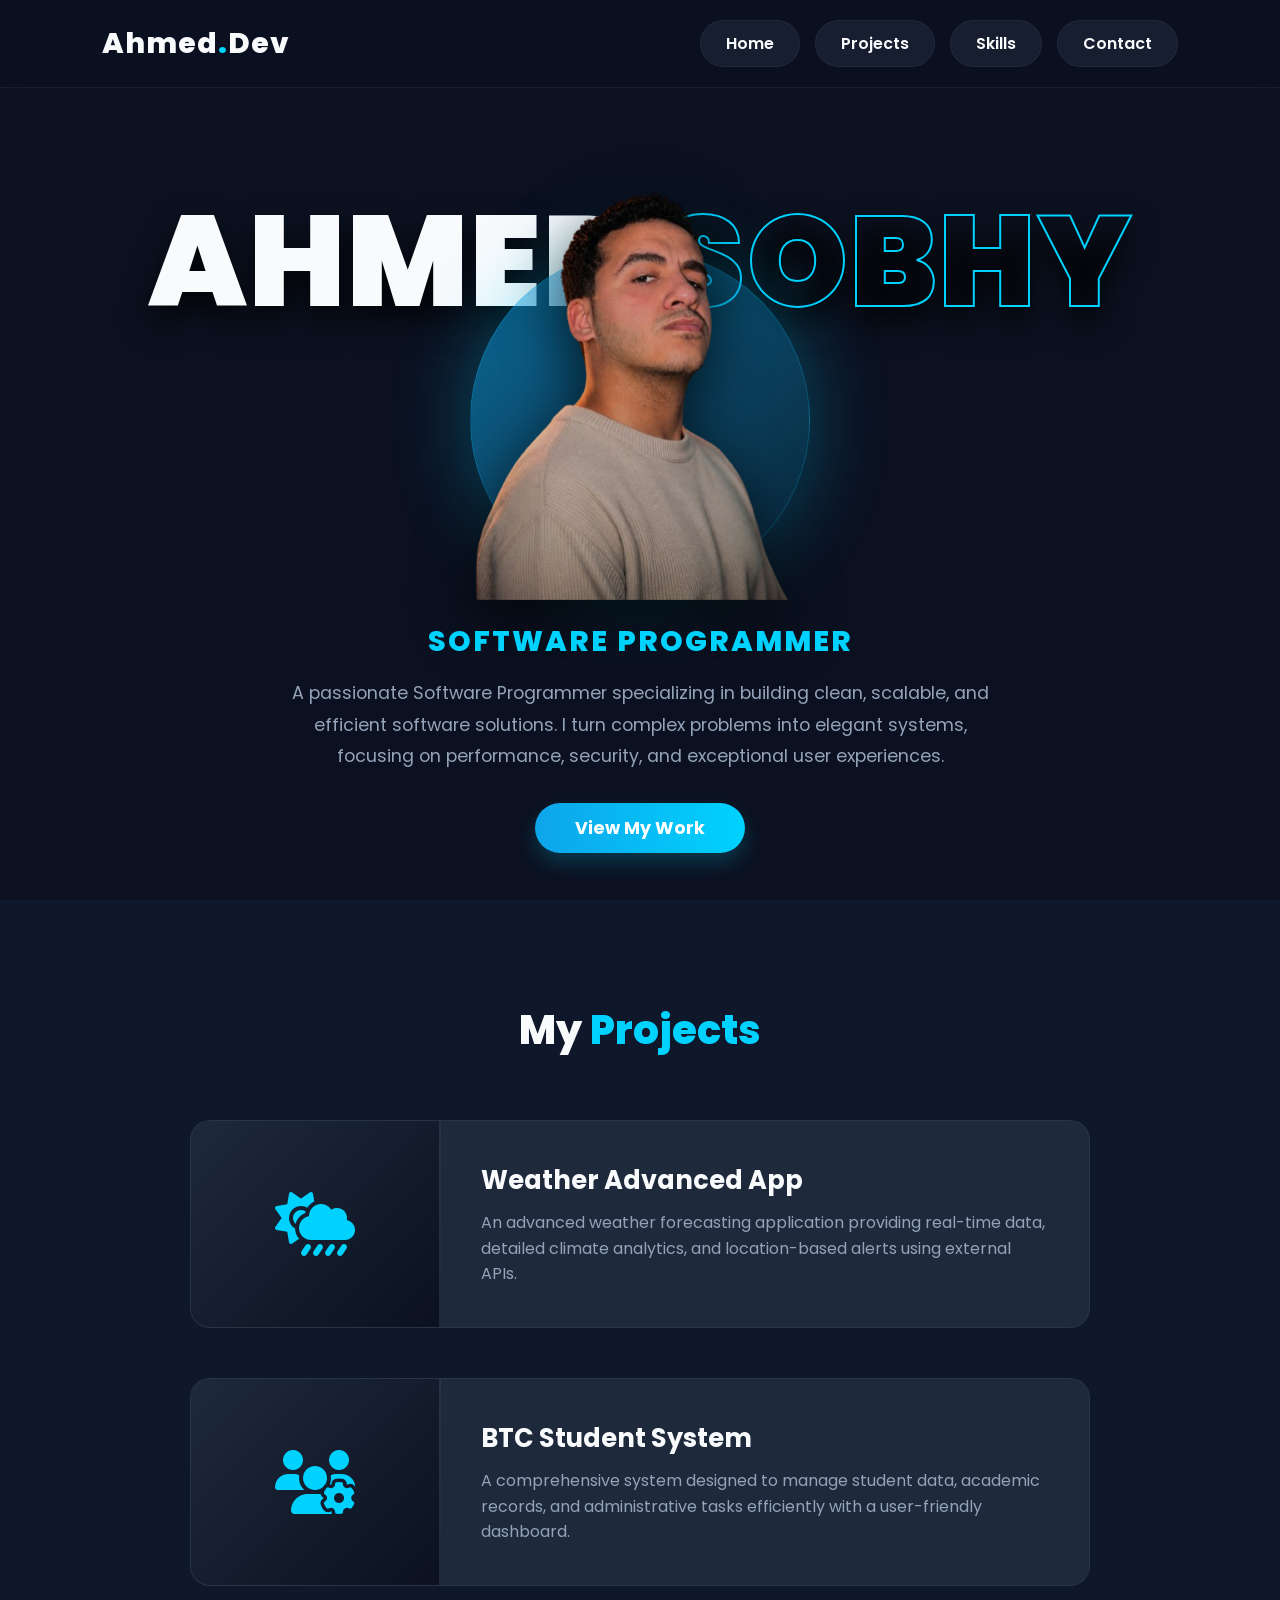
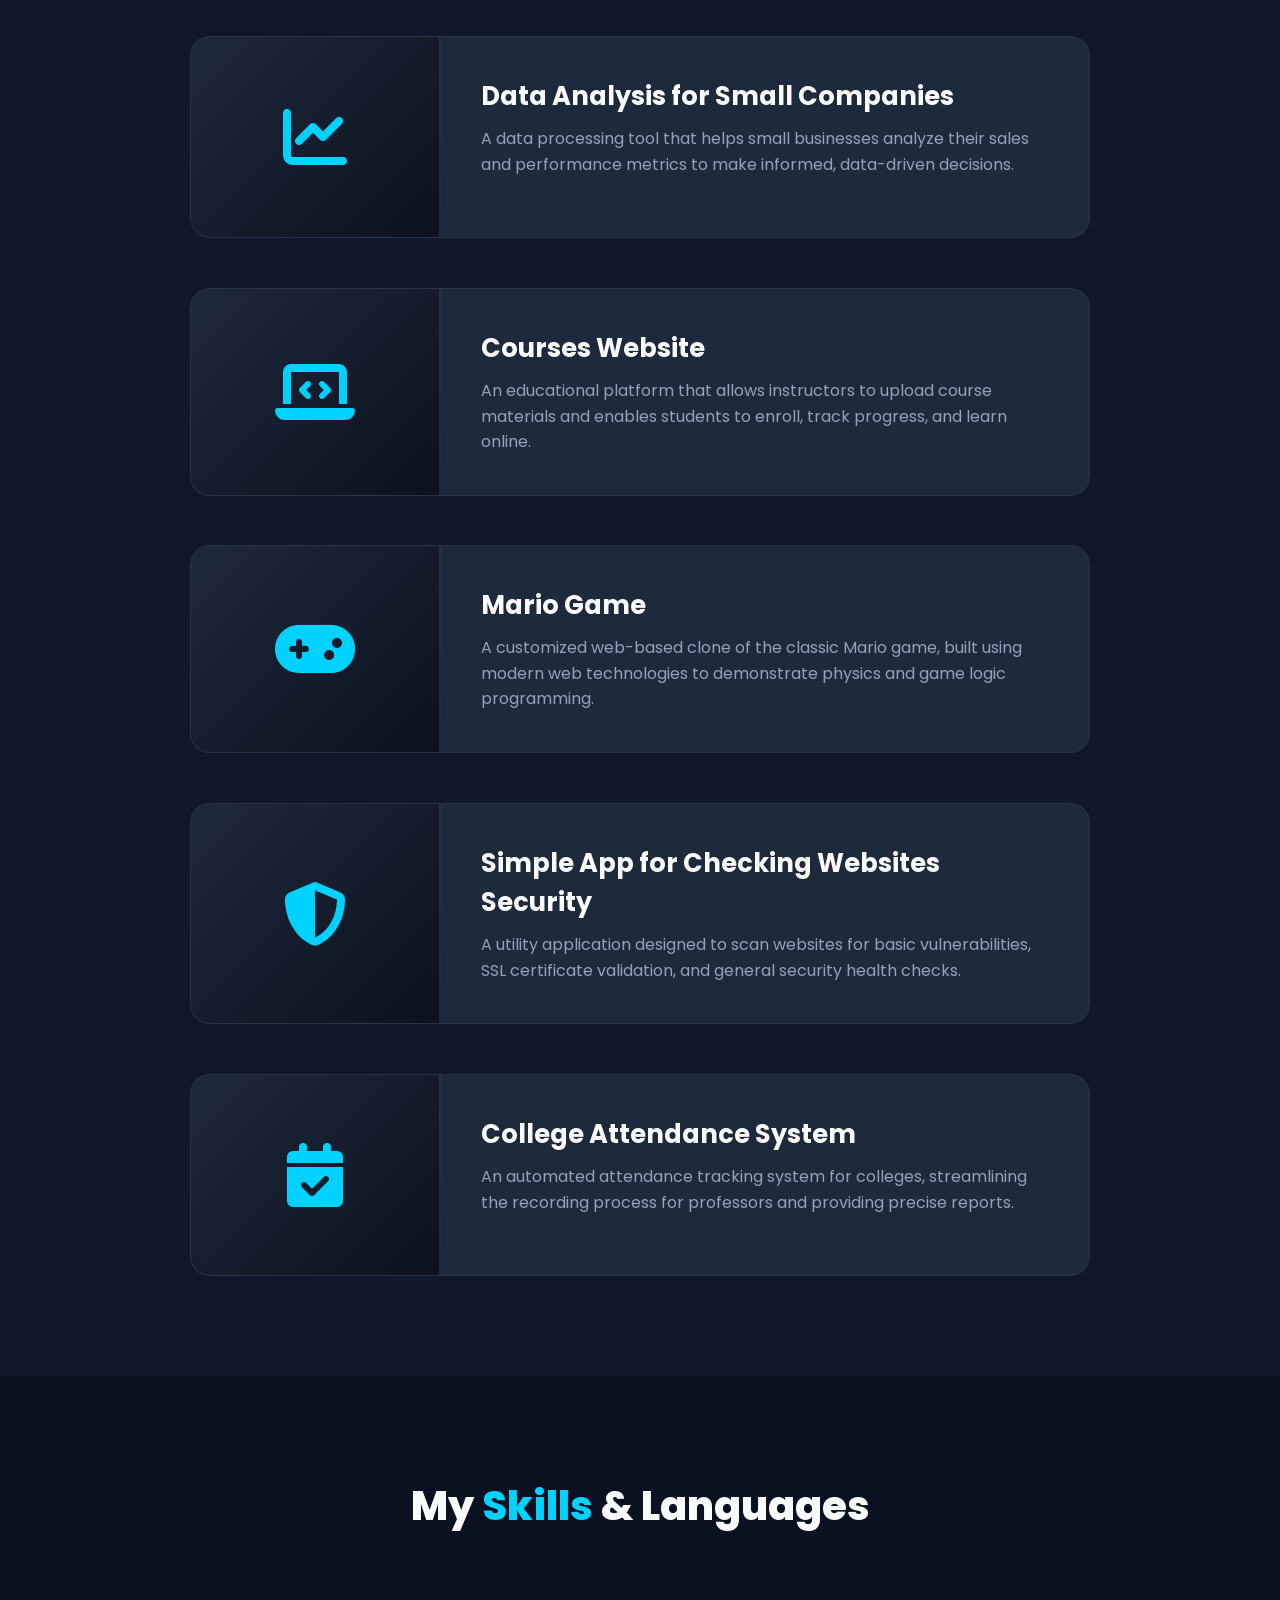
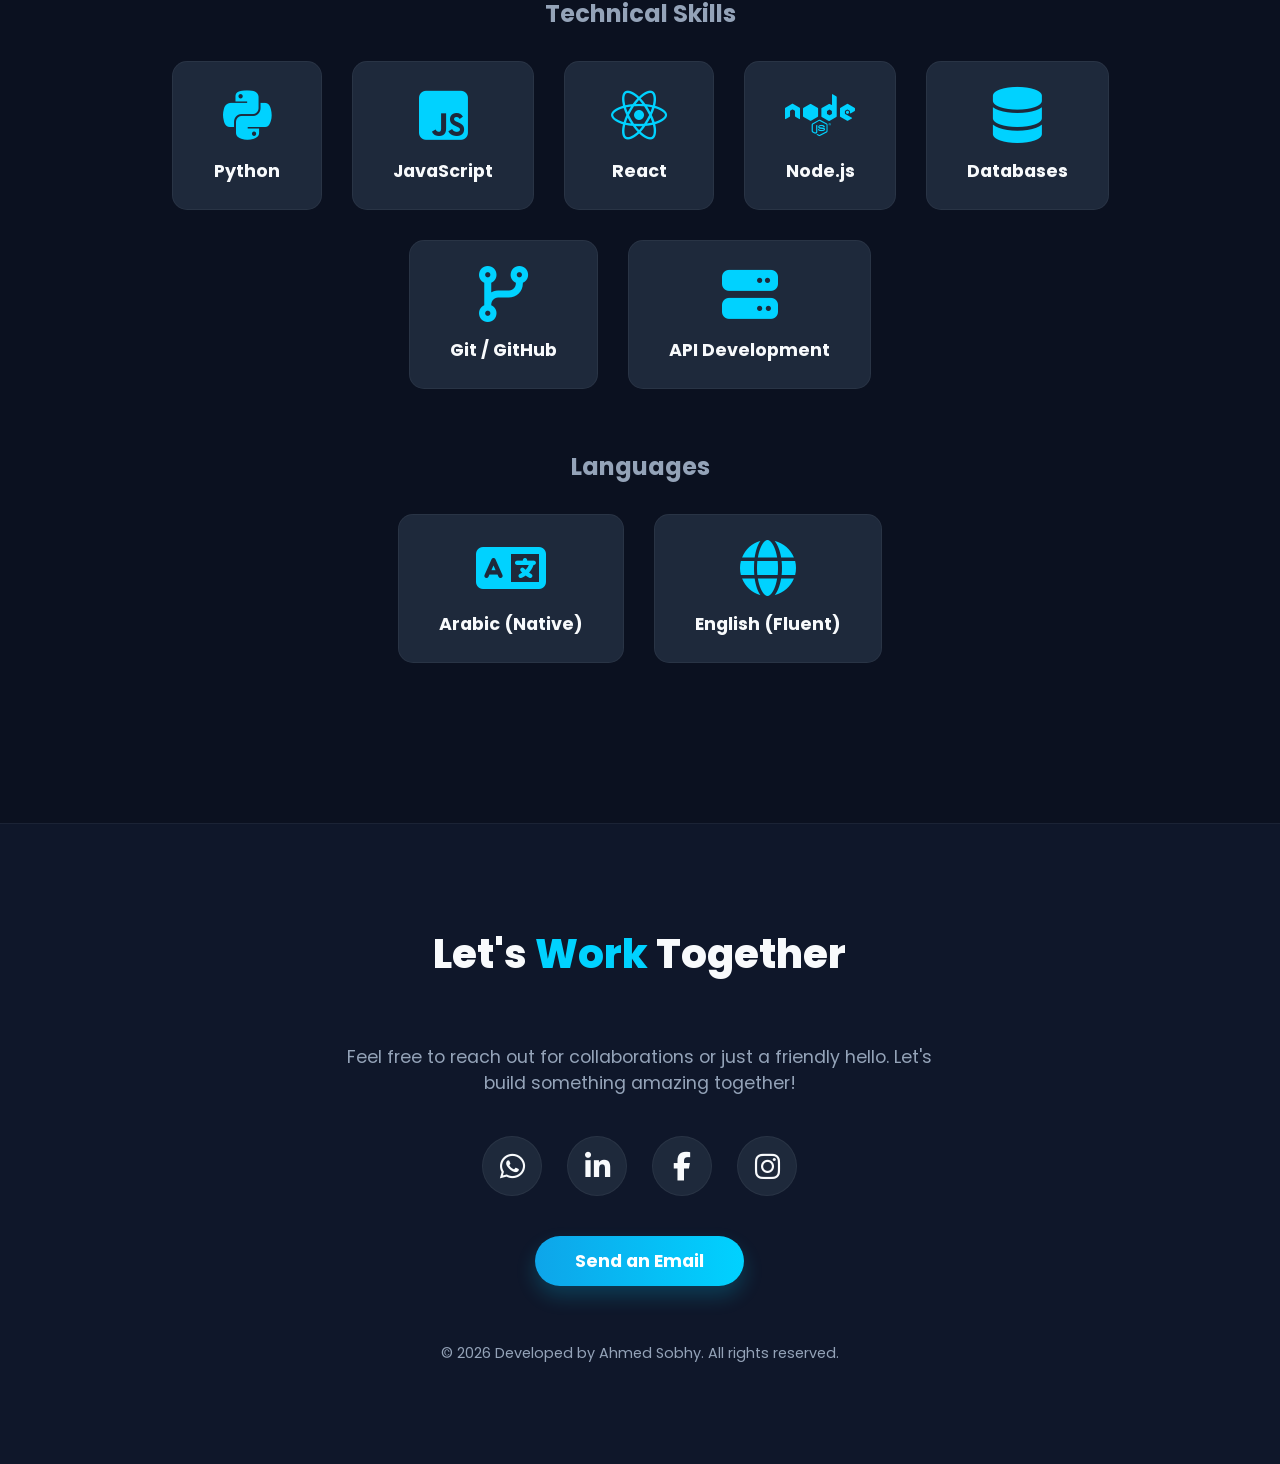
==== index.html @ 07ba61c6 "Add files via upload" ====
<!DOCTYPE html>
<html lang="en">

<head>
    <meta charset="UTF-8">
    <meta name="viewport" content="width=device-width, initial-scale=1.0">
    <title>Ahmed Sobhy | Software Programmer</title>
    <link href="https://fonts.googleapis.com/css2?family=Poppins:wght@300;400;600;800;900&display=swap"
        rel="stylesheet">
    <link rel="stylesheet" href="https://cdnjs.cloudflare.com/ajax/libs/font-awesome/6.4.0/css/all.min.css">
    <style>
        :root {
            --bg-color: #0b1120;
            --card-bg: #1e293b;
            --primary-blue: #0ea5e9;
            --accent-cyan: #00d2ff;
            --text-main: #f8fafc;
            --text-muted: #94a3b8;
        }

        * {
            margin: 0;
            padding: 0;
            box-sizing: border-box;
            font-family: 'Poppins', sans-serif;
            scroll-behavior: smooth;
        }

        body {
            background-color: var(--bg-color);
            color: var(--text-main);
            overflow-x: hidden;
        }

        /* -----------------------------------
           Dynamic Header & Navigation
           ----------------------------------- */
        header {
            position: fixed;
            top: 0;
            width: 100%;
            display: flex;
            justify-content: space-between;
            align-items: center;
            padding: 20px 8%;
            background: rgba(11, 17, 32, 0.5);
            backdrop-filter: blur(15px);
            -webkit-backdrop-filter: blur(15px);
            z-index: 1000;
            border-bottom: 1px solid rgba(255, 255, 255, 0.05);
            transition: transform 0.4s ease, opacity 0.4s ease;
            will-change: transform, opacity;
        }

        .header-scrolled {
            transform: translateY(-100%);
            opacity: 0;
            pointer-events: none;
        }

        .logo {
            font-size: 1.8rem;
            font-weight: 800;
            color: var(--text-main);
            letter-spacing: 1px;
        }

        .logo span {
            color: var(--accent-cyan);
        }

        nav {
            display: flex;
            gap: 15px;
        }

        nav a {
            display: inline-block;
            color: var(--text-main);
            text-decoration: none;
            padding: 10px 25px;
            border-radius: 30px;
            background: rgba(30, 41, 59, 0.6);
            border: 1px solid rgba(255, 255, 255, 0.05);
            font-size: 1rem;
            font-weight: 600;
            transition: transform 0.15s ease-out, background 0.3s ease, box-shadow 0.3s ease, color 0.3s ease;
            will-change: transform;
        }

        .menu-toggle {
            display: none;
            font-size: 1.8rem;
            color: var(--text-main);
            cursor: pointer;
            z-index: 1002;
        }

        /* -----------------------------------
           Fixed Floating Name Bar
           ----------------------------------- */
        .floating-name-container {
            position: fixed;
            top: 0;
            left: 0;
            width: 100%;
            height: 80px;
            background: rgba(11, 17, 32, 0.9);
            backdrop-filter: blur(15px);
            -webkit-backdrop-filter: blur(15px);
            z-index: 1005;
            display: flex;
            justify-content: center;
            align-items: center;
            border-bottom: 1px solid rgba(255, 255, 255, 0.05);
            transform: translateY(-100%);
            transition: transform 0.5s cubic-bezier(0.34, 1.56, 0.64, 1);
            pointer-events: none;
        }

        .floating-name-container.visible {
            transform: translateY(0);
            pointer-events: auto;
        }

        .floating-name {
            font-size: 1.8rem;
            font-weight: 900;
            color: var(--text-main);
            letter-spacing: 2px;
            text-shadow: 0 10px 20px rgba(0, 0, 0, 0.8);
        }

        .floating-name span {
            color: transparent;
            -webkit-text-stroke: 1px var(--accent-cyan);
        }

        .floating-menu-toggle {
            position: absolute;
            right: 8%;
            display: none;
            font-size: 1.5rem;
            color: var(--text-main);
            cursor: pointer;
        }

        /* -----------------------------------
           Hero Section (Entrance Animations)
           ----------------------------------- */
        .hero {
            position: relative;
            display: flex;
            flex-direction: column;
            align-items: center;
            justify-content: center;
            min-height: 100vh;
            padding-top: 100px;
            text-align: center;
            overflow: hidden;
            width: 100vw;
        }

        .background-text {
            position: absolute;
            top: 22%;
            left: 50%;
            transform: translate(-50%, 0);
            font-size: clamp(3rem, 10vw, 12rem);
            font-weight: 900;
            color: var(--text-main);
            white-space: nowrap;
            z-index: 1;
            letter-spacing: 2px;
            text-shadow: 0 15px 30px rgba(0, 0, 0, 0.8);
            line-height: 1;
            transition: opacity 0.4s ease;
            opacity: 0;
            animation: fadeInBigText 1s ease-out forwards;
            animation-delay: 0.5s;
        }

        @keyframes fadeInBigText {
            to {
                opacity: 1;
            }
        }

        .background-text.hidden {
            opacity: 0;
        }

        .background-text span {
            color: transparent;
            -webkit-text-stroke: 2px var(--accent-cyan);
        }

        .image-wrapper {
            position: relative;
            z-index: 2;
            margin-top: 60px;
            display: flex;
            justify-content: center;
            align-items: flex-end;
            height: 400px;
            width: 100%;
        }

        .circle-bg {
            position: absolute;
            bottom: 10px;
            width: 340px;
            height: 340px;
            background: linear-gradient(135deg, rgba(14, 165, 233, 0.6), rgba(0, 210, 255, 0.1));
            border-radius: 50%;
            z-index: -1;
            box-shadow: 0 0 80px rgba(0, 210, 255, 0.3);
            border: 1px solid rgba(0, 210, 255, 0.2);
        }

        .image-wrapper img {
            height: 480px;
            width: auto;
            max-width: 95%;
            object-fit: contain;
            filter: drop-shadow(0 20px 30px rgba(0, 0, 0, 0.7));
            transform: translateY(-150vh);
            animation: dropImageIn 1.2s cubic-bezier(0.175, 0.885, 0.32, 1.1) forwards;
            will-change: transform, filter;
        }

        @keyframes dropImageIn {
            to {
                transform: translateY(0);
            }
        }

        @media (hover: hover) and (pointer: fine) {
            .image-wrapper img {
                transition: transform 0.3s ease, filter 0.3s ease;
            }

            .image-wrapper img:hover {
                transform: scale(1.03) translateZ(0);
                filter: drop-shadow(0 25px 40px rgba(0, 210, 255, 0.3));
            }
        }

        .hero-bottom-text {
            position: relative;
            z-index: 3;
            max-width: 750px;
            margin-top: 20px;
            padding: 0 15px;
            opacity: 0;
            transform: translateY(40px);
            animation: slideUpTexts 1s ease-out forwards;
            animation-delay: 0.8s;
        }

        @keyframes slideUpTexts {
            to {
                opacity: 1;
                transform: translateY(0);
            }
        }

        .hero-bottom-text h2 {
            color: var(--accent-cyan);
            font-size: clamp(1.4rem, 4vw, 1.8rem);
            font-weight: 800;
            margin-bottom: 15px;
            letter-spacing: 2px;
            text-transform: uppercase;
        }

        .hero-bottom-text p {
            color: var(--text-muted);
            font-size: clamp(0.95rem, 3vw, 1.1rem);
            margin-bottom: 30px;
            line-height: 1.8;
        }

        .btn {
            position: relative;
            display: inline-block;
            padding: 12px 40px;
            background: linear-gradient(90deg, var(--primary-blue), var(--accent-cyan), var(--primary-blue));
            background-size: 200% auto;
            color: #fff;
            text-decoration: none;
            border-radius: 30px;
            font-size: 1.1rem;
            font-weight: 700;
            border: none;
            cursor: pointer;
            overflow: hidden;
            transition: transform 0.3s ease, box-shadow 0.3s ease, background-position 0.4s ease;
            box-shadow: 0 10px 20px rgba(0, 210, 255, 0.2);
            z-index: 1;
        }

        /* -----------------------------------
           Hover Effects (التوهج والماوس)
           ----------------------------------- */
        @media (hover: hover) and (pointer: fine) {

            nav a:hover,
            .btn:hover {
                background-position: right center;
                border-color: var(--accent-cyan);
                box-shadow: 0 0 20px rgba(0, 210, 255, 0.6);
                color: #fff;
            }

            .btn:hover {
                transform: translateY(-5px) scale(1.05);
            }

            .project-card:hover,
            .skill-box:hover {
                border-color: var(--accent-cyan) !important;
                box-shadow: 0 25px 50px rgba(0, 210, 255, 0.15) !important;
            }

            .skill-box:hover h4 {
                transform: translateZ(25px);
            }

            /* تأثير التوهج لأيقونات التواصل الاجتماعي */
            .social-icon:hover {
                background-color: var(--accent-cyan);
                color: #000;
                border-color: var(--accent-cyan);
                transform: translateY(-5px) scale(1.15);
                box-shadow: 0 0 25px rgba(0, 210, 255, 0.6), 0 10px 20px rgba(0, 210, 255, 0.4);
            }
        }

        /* -----------------------------------
           Entrance Animations (خصائص الطيران الأساسية)
           ----------------------------------- */
        .tilt-card,
        .skill-box,
        #contact-wrapper {
            will-change: transform, opacity;
            opacity: 0;
            transition: opacity 0.8s ease, transform 0.8s cubic-bezier(0.25, 1, 0.5, 1);
        }

        .project-card.fly-right {
            transform: translateX(150px);
        }

        .project-card.fly-left {
            transform: translateX(-150px);
        }

        .project-card.active {
            opacity: 1;
            transform: translateX(0);
        }

        .skill-box {
            transform: translateY(60px);
        }

        .skill-box.active {
            opacity: 1;
            transform: translateY(0);
        }

        #contact-wrapper {
            transform: scale(0.8);
        }

        #contact-wrapper.active {
            opacity: 1;
            transform: scale(1);
        }

        /* -----------------------------------
           Structure & Details
           ----------------------------------- */
        .section-title {
            text-align: center;
            font-size: clamp(2rem, 5vw, 2.5rem);
            margin-bottom: 60px;
            color: var(--text-main);
            font-weight: 800;
        }

        .section-title span {
            color: var(--accent-cyan);
        }

        .projects {
            padding: 100px 8%;
            background-color: #0f172a;
        }

        .projects-list {
            display: flex;
            flex-direction: column;
            gap: 50px;
            align-items: center;
            perspective: 1000px;
            width: 100%;
        }

        .project-card {
            display: flex;
            background-color: var(--card-bg);
            border-radius: 20px;
            border: 1px solid rgba(255, 255, 255, 0.05);
            width: 100%;
            max-width: 900px;
            transform-style: preserve-3d;
            overflow: hidden;
        }

        .project-icon-area {
            background: linear-gradient(135deg, var(--card-bg), #0b1120);
            width: 250px;
            display: flex;
            justify-content: center;
            align-items: center;
            font-size: 4rem;
            color: var(--accent-cyan);
            border-right: 2px solid rgba(255, 255, 255, 0.05);
            transform: translateZ(30px);
            min-height: 200px;
        }

        .project-content {
            padding: 40px;
            flex: 1;
            transform: translateZ(20px);
        }

        .project-content h3 {
            font-size: 1.6rem;
            margin-bottom: 10px;
        }

        .project-content p {
            color: var(--text-muted);
            font-size: 1rem;
            line-height: 1.6;
        }

        .skills {
            padding: 100px 8%;
            background-color: var(--bg-color);
            text-align: center;
            perspective: 1000px;
        }

        .skills-container {
            display: flex;
            flex-wrap: wrap;
            justify-content: center;
            gap: 30px;
            margin-bottom: 60px;
        }

        .skill-box {
            background-color: var(--card-bg);
            padding: 25px 40px;
            border-radius: 15px;
            border: 1px solid rgba(255, 255, 255, 0.05);
            display: flex;
            flex-direction: column;
            align-items: center;
            gap: 15px;
            min-width: 150px;
            transform-style: preserve-3d;
        }

        .skill-box i {
            font-size: 3.5rem;
            color: var(--accent-cyan);
            transform: translateZ(0);
            transition: transform 0.6s ease;
        }

        .skill-box h4 {
            font-size: 1.1rem;
            transform: translateZ(0);
            transition: transform 0.3s ease;
        }

        .contact {
            padding: 100px 8%;
            background-color: #0f172a;
            text-align: center;
            border-top: 1px solid rgba(255, 255, 255, 0.05);
        }

        .social-links {
            display: flex;
            justify-content: center;
            flex-wrap: wrap;
            gap: 25px;
            margin-top: 40px;
            margin-bottom: 40px;
        }

        /* أيقونات التواصل */
        .social-icon {
            width: 60px;
            height: 60px;
            border-radius: 50%;
            background-color: var(--card-bg);
            display: flex;
            justify-content: center;
            align-items: center;
            font-size: 1.8rem;
            color: var(--text-main);
            text-decoration: none;
            transition: transform 0.3s ease, background-color 0.3s ease, box-shadow 0.3s ease, border-color 0.3s ease;
            border: 1px solid rgba(255, 255, 255, 0.05);
        }

        /* -----------------------------------
           MOBILE RESPONSIVENESS
           ----------------------------------- */
        @media (max-width: 900px) {
            header {
                padding: 20px 5%;
            }

            .menu-toggle {
                display: block;
            }

            .floating-menu-toggle {
                display: block;
            }

            nav {
                position: fixed;
                top: 0;
                right: -100%;
                width: 280px;
                height: 100vh;
                background: rgba(11, 17, 32, 0.98);
                backdrop-filter: blur(20px);
                -webkit-backdrop-filter: blur(20px);
                flex-direction: column;
                justify-content: center;
                align-items: center;
                gap: 30px;
                transition: right 0.4s cubic-bezier(0.4, 0, 0.2, 1);
                z-index: 1001;
                border-left: 1px solid rgba(255, 255, 255, 0.05);
            }

            nav.active {
                right: 0;
            }

            nav a {
                width: 80%;
                text-align: center;
                padding: 15px;
                font-size: 1.2rem;
            }

            .background-text {
                top: 12%;
                font-size: clamp(3rem, 15vw, 4.5rem);
            }

            .image-wrapper {
                margin-top: 50px;
                height: 320px;
            }

            .circle-bg {
                width: 250px;
                height: 250px;
                bottom: 5px;
            }

            .image-wrapper img {
                height: 380px;
                animation-duration: 1.5s;
            }

            .projects,
            .skills,
            .contact {
                padding: 80px 5%;
            }

            .project-card {
                flex-direction: column;
                transform: none !important;
            }

            .project-icon-area {
                width: 100%;
                height: 180px;
                border-right: none;
                border-bottom: 2px solid rgba(255, 255, 255, 0.05);
                transform: translateZ(0);
            }

            .project-content {
                padding: 25px;
                transform: translateZ(0);
                text-align: center;
            }

            .skill-box {
                min-width: 130px;
                padding: 20px 15px;
                transform: none !important;
            }

            .skill-box i,
            .skill-box h4 {
                transform: translateZ(0) !important;
            }

            .floating-name {
                font-size: 1.4rem;
                margin-right: 40px;
            }
        }
    </style>
</head>

<body>

    <div class="floating-name-container" id="floating-bar">
        <div class="floating-name">AHMED <span>SOBHY</span></div>
        <div class="floating-menu-toggle"><i class="fas fa-bars"></i></div>
    </div>

    <header id="main-header">
        <div class="logo">Ahmed<span>.</span>Dev</div>
        <div class="menu-toggle"><i class="fas fa-bars"></i></div>
        <nav id="magnetic-nav">
            <a href="#home" class="magnetic-btn">Home</a>
            <a href="#projects" class="magnetic-btn">Projects</a>
            <a href="#skills" class="magnetic-btn">Skills</a>
            <a href="#contact" class="magnetic-btn">Contact</a>
        </nav>
    </header>

    <section id="home" class="hero">
        <h1 class="background-text" id="bg-text">AHMED <span>SOBHY</span></h1>

        <div class="image-wrapper">
            <div class="circle-bg"></div>
            <img src="profile.png" alt="Ahmed Sobhy - Software Programmer">
        </div>

        <div class="hero-bottom-text">
            <h2>Software Programmer</h2>
            <p>A passionate Software Programmer specializing in building clean, scalable, and efficient software
                solutions. I turn complex problems into elegant systems, focusing on performance, security, and
                exceptional user experiences.</p>
            <a href="#projects" class="btn">View My Work</a>
        </div>
    </section>

    <section id="projects" class="projects">
        <h2 class="section-title">My <span>Projects</span></h2>
        <div class="projects-list">
            <a href="weather-app/index.html" target="_blank" class="project-card tilt-card"
                style="text-decoration: none; color: var(--text-main);">
                <div class="project-icon-area"><i class="fas fa-cloud-sun-rain"></i></div>
                <div class="project-content">
                    <h3>Weather Advanced App</h3>
                    <p>An advanced weather forecasting application providing real-time data, detailed climate analytics,
                        and location-based alerts using external APIs.</p>
                </div>
            </a>
            <a href="student-system/index.html" target="_blank" class="project-card tilt-card"
                style="text-decoration: none; color: var(--text-main);">
                <div class="project-icon-area"><i class="fas fa-users-cog"></i></div>
                <div class="project-content">
                    <h3>BTC Student System</h3>
                    <p>A comprehensive system designed to manage student data, academic records, and administrative
                        tasks efficiently with a user-friendly dashboard.</p>
                </div>
            </a>
            <a href="data-analysis/index.html" target="_blank" class="project-card tilt-card"
                style="text-decoration: none; color: var(--text-main);">
                <div class="project-icon-area"><i class="fas fa-chart-line"></i></div>
                <div class="project-content">
                    <h3>Data Analysis for Small Companies</h3>
                    <p>A data processing tool that helps small businesses analyze their sales and performance metrics to
                        make informed, data-driven decisions.</p>
                </div>
            </a>
            <div class="project-card tilt-card">
                <div class="project-icon-area"><i class="fas fa-laptop-code"></i></div>
                <div class="project-content">
                    <h3>Courses Website</h3>
                    <p>An educational platform that allows instructors to upload course materials and enables students
                        to enroll, track progress, and learn online.</p>
                </div>
            </div>
            <div class="project-card tilt-card">
                <div class="project-icon-area"><i class="fas fa-gamepad"></i></div>
                <div class="project-content">
                    <h3>Mario Game</h3>
                    <p>A customized web-based clone of the classic Mario game, built using modern web technologies to
                        demonstrate physics and game logic programming.</p>
                </div>
            </div>
            <div class="project-card tilt-card">
                <div class="project-icon-area"><i class="fas fa-shield-alt"></i></div>
                <div class="project-content">
                    <h3>Simple App for Checking Websites Security</h3>
                    <p>A utility application designed to scan websites for basic vulnerabilities, SSL certificate
                        validation, and general security health checks.</p>
                </div>
            </div>
            <div class="project-card tilt-card">
                <div class="project-icon-area"><i class="fas fa-calendar-check"></i></div>
                <div class="project-content">
                    <h3>College Attendance System</h3>
                    <p>An automated attendance tracking system for colleges, streamlining the recording process for
                        professors and providing precise reports.</p>
                </div>
            </div>
        </div>
    </section>

    <section id="skills" class="skills">
        <h2 class="section-title">My <span>Skills</span> & Languages</h2>
        <h3 style="margin-bottom: 30px; font-size: 1.5rem; color: var(--text-muted);">Technical Skills</h3>
        <div class="skills-container">
            <div class="skill-box tilt-card"><i class="fab fa-python"></i>
                <h4>Python</h4>
            </div>
            <div class="skill-box tilt-card"><i class="fab fa-js-square"></i>
                <h4>JavaScript</h4>
            </div>
            <div class="skill-box tilt-card"><i class="fab fa-react"></i>
                <h4>React</h4>
            </div>
            <div class="skill-box tilt-card"><i class="fab fa-node"></i>
                <h4>Node.js</h4>
            </div>
            <div class="skill-box tilt-card"><i class="fas fa-database"></i>
                <h4>Databases</h4>
            </div>
            <div class="skill-box tilt-card"><i class="fas fa-code-branch"></i>
                <h4>Git / GitHub</h4>
            </div>
            <div class="skill-box tilt-card"><i class="fas fa-server"></i>
                <h4>API Development</h4>
            </div>
        </div>
        <h3 style="margin-bottom: 30px; font-size: 1.5rem; color: var(--text-muted);">Languages</h3>
        <div class="skills-container">
            <div class="skill-box tilt-card"><i class="fas fa-language"></i>
                <h4>Arabic (Native)</h4>
            </div>
            <div class="skill-box tilt-card"><i class="fas fa-globe"></i>
                <h4>English (Fluent)</h4>
            </div>
        </div>
    </section>

    <section id="contact" class="contact">
        <div class="contact-animate-wrapper" id="contact-wrapper">
            <h2 class="section-title">Let's <span>Work</span> Together</h2>
            <p style="font-size: 1.1rem; color: var(--text-muted); max-width: 600px; margin: 0 auto;">
                Feel free to reach out for collaborations or just a friendly hello. Let's build something amazing
                together!
            </p>
            <div class="social-links">
                <a href="https://wa.me/qr/MST3YDIQAQB4I1" target="_blank" class="social-icon" title="WhatsApp"><i
                        class="fab fa-whatsapp"></i></a>
                <a href="https://www.linkedin.com/in/ahmed-sobhy-mohamed-150643279" target="_blank" class="social-icon"
                    title="LinkedIn"><i class="fab fa-linkedin-in"></i></a>
                <a href="https://www.facebook.com/share/1CgY3DFGvc/" target="_blank" class="social-icon"
                    title="Facebook"><i class="fab fa-facebook-f"></i></a>
                <a href="https://www.instagram.com/ahmed.sobhy._?igsh=djVkcGoxcWpmZGtz" target="_blank"
                    class="social-icon" title="Instagram"><i class="fab fa-instagram"></i></a>
            </div>

            <a href="mailto:ah.sobhy07@gmail.com?subject=Hello Ahmed! I saw your portfolio" class="btn">Send an Email</a>
        </div>
        <p style="margin-top: 50px; font-size: 0.9rem; color: var(--text-muted);">
            &copy; 2026 Developed by Ahmed Sobhy. All rights reserved.
        </p>
    </section>

    <script>
        // 1. Mobile Menu Logic
        const nav = document.getElementById('magnetic-nav');
        const menuToggles = document.querySelectorAll('.menu-toggle, .floating-menu-toggle');
        const navLinks = nav.querySelectorAll('a');

        menuToggles.forEach(toggle => {
            toggle.addEventListener('click', () => {
                nav.classList.toggle('active');
                menuToggles.forEach(t => {
                    const icon = t.querySelector('i');
                    if (nav.classList.contains('active')) {
                        icon.classList.replace('fa-bars', 'fa-times');
                    } else {
                        icon.classList.replace('fa-times', 'fa-bars');
                    }
                });
            });
        });

        navLinks.forEach(link => {
            link.addEventListener('click', () => {
                nav.classList.remove('active');
                menuToggles.forEach(t => { t.querySelector('i').classList.replace('fa-times', 'fa-bars'); });
            });
        });

        // 2. Scroll Animation for Floating Name Bar
        const header = document.getElementById('main-header');
        const floatingBar = document.getElementById('floating-bar');
        const bgText = document.getElementById('bg-text');

        let isScrolled = false;
        let scrollTimeout;

        window.addEventListener('scroll', () => {
            if (scrollTimeout) window.cancelAnimationFrame(scrollTimeout);
            scrollTimeout = window.requestAnimationFrame(() => {
                if (window.scrollY > 120 && !isScrolled) {
                    header.classList.add('header-scrolled');
                    floatingBar.classList.add('visible');
                    bgText.classList.add('hidden');
                    isScrolled = true;
                } else if (window.scrollY <= 120 && isScrolled) {
                    header.classList.remove('header-scrolled');
                    floatingBar.classList.remove('visible');
                    bgText.classList.remove('hidden');
                    isScrolled = false;
                }
            });
        }, { passive: true });

        // 3. Setup Alternating Fly Directions dynamically
        const projectCards = document.querySelectorAll('.project-card');
        projectCards.forEach((card, index) => {
            if (index % 2 === 0) {
                card.classList.add('fly-right');
            } else {
                card.classList.add('fly-left');
            }
        });

        // 4. Desktop Mouse Tracking (Magnetic, 3D Tilt & Inner Icon Parallax)
        const isDesktop = window.matchMedia("(hover: hover) and (pointer: fine)").matches;

        if (isDesktop) {
            // Magnetic Navigation Buttons
            const magneticBtns = document.querySelectorAll('.magnetic-btn');
            magneticBtns.forEach(btn => {
                btn.addEventListener('mousemove', (e) => {
                    const rect = btn.getBoundingClientRect();
                    const x = (e.clientX - rect.left) - (rect.width / 2);
                    const y = (e.clientY - rect.top) - (rect.height / 2);
                    btn.style.transform = `translate(${x * 0.3}px, ${y * 0.3}px) scale(1.05)`;
                });
                btn.addEventListener('mouseleave', () => {
                    btn.style.transform = `translate(0px, 0px) scale(1)`;
                });
            });
        }

        // دالة الـ 3D المستقلة (شاملة حركة الأيقونة اللي جوه بوكس المهارات)
        const apply3DTilt = (card) => {
            // بنبحث عن الأيقونة جوه الكارت (لو كان ده بوكس المهارات)
            const innerIcon = card.querySelector('i');

            card.addEventListener('mousemove', (e) => {
                const rect = card.getBoundingClientRect();
                const x = e.clientX - rect.left;
                const y = e.clientY - rect.top;
                const centerX = rect.width / 2;
                const centerY = rect.height / 2;

                const isSkillBox = card.classList.contains('skill-box');
                const tiltDegree = isSkillBox ? 15 : 8;
                const scaleAmount = isSkillBox ? 1.08 : 1.02;

                const rotateX = ((y - centerY) / centerY) * -tiltDegree;
                const rotateY = ((x - centerX) / centerX) * tiltDegree;

                // تطبيق دوران الـ 3D للكارت نفسه
                card.style.transform = `perspective(1000px) rotateX(${rotateX}deg) rotateY(${rotateY}deg) scale3d(${scaleAmount}, ${scaleAmount}, ${scaleAmount})`;

                // تحريك الأيقونة اللي جوه البوكس يمين وشمال مع الماوس (Parallax Effect)
                if (isSkillBox && innerIcon) {
                    // معامل الضرب (0.25) بيحدد الأيقونة هتتحرك لمسافة قد إيه بالنسبة للماوس
                    const iconX = (x - centerX) * 0.25;
                    const iconY = (y - centerY) * 0.25;
                    // بندمج حركة الـ X والـ Y مع بروزها الأساسي اللي هو 40px في محور الـ Z
                    innerIcon.style.transform = `translate3d(${iconX}px, ${iconY}px, 40px)`;
                }
            });

            card.addEventListener('mouseleave', () => {
                // إرجاع الكارت لوضع الاستقرار
                card.style.transform = `perspective(1000px) rotateX(0deg) rotateY(0deg) scale3d(1, 1, 1)`;
                // إرجاع الأيقونة اللي جوه الكارت للوضع الأساسي
                if (innerIcon && card.classList.contains('skill-box')) {
                    innerIcon.style.transform = `translate3d(0, 0, 0)`;
                }
            });
        };

        // 5. Intersection Observer (Flying Entrance + Linking 3D)
        const observerOptions = { threshold: 0.1, rootMargin: '0px 0px -60px 0px' };

        const scrollObserver = new IntersectionObserver((entries, observer) => {
            entries.forEach(entry => {
                if (entry.isIntersecting) {
                    // تفعيل الطيران لمكانها
                    entry.target.classList.add('active');

                    // لو ده لابتوب، هننتظر لحد ما الطيران يخلص وبعدين نسرّع الترانزيشن ونشغل الماوس
                    if (isDesktop && entry.target.classList.contains('tilt-card')) {
                        setTimeout(() => {
                            if (entry.target.classList.contains('project-card')) {
                                entry.target.style.transition = "transform 0.1s ease-out, box-shadow 0.3s ease, border-color 0.3s ease";
                            } else {
                                entry.target.style.transition = "transform 0.1s ease-out, box-shadow 0.3s ease, border-color 0.3s ease";
                                // تسريع ترانزيشن الأيقونة اللي جوه بوكس المهارات عشان تتفاعل بسرعة مع الماوس
                                const icon = entry.target.querySelector('i');
                                if (icon) icon.style.transition = "transform 0.1s ease-out";
                            }
                            // تشغيل التتبع 
                            apply3DTilt(entry.target);
                        }, 800); // 800ms هو وقت أنيميشن الدخول في الـ CSS
                    }

                    observer.unobserve(entry.target);
                }
            });
        }, observerOptions);

        // تفعيل المراقبة للكروت والمهارات والتواصل
        document.querySelectorAll('.tilt-card').forEach(el => scrollObserver.observe(el));

        const skillBoxes = document.querySelectorAll('.skill-box');
        skillBoxes.forEach((box, index) => {
            box.style.transitionDelay = `${(index % 4) * 0.08}s`;
            scrollObserver.observe(box);
        });

        const contactWrapper = document.getElementById('contact-wrapper');
        if (contactWrapper) scrollObserver.observe(contactWrapper);

    </script>
</body>

</html>
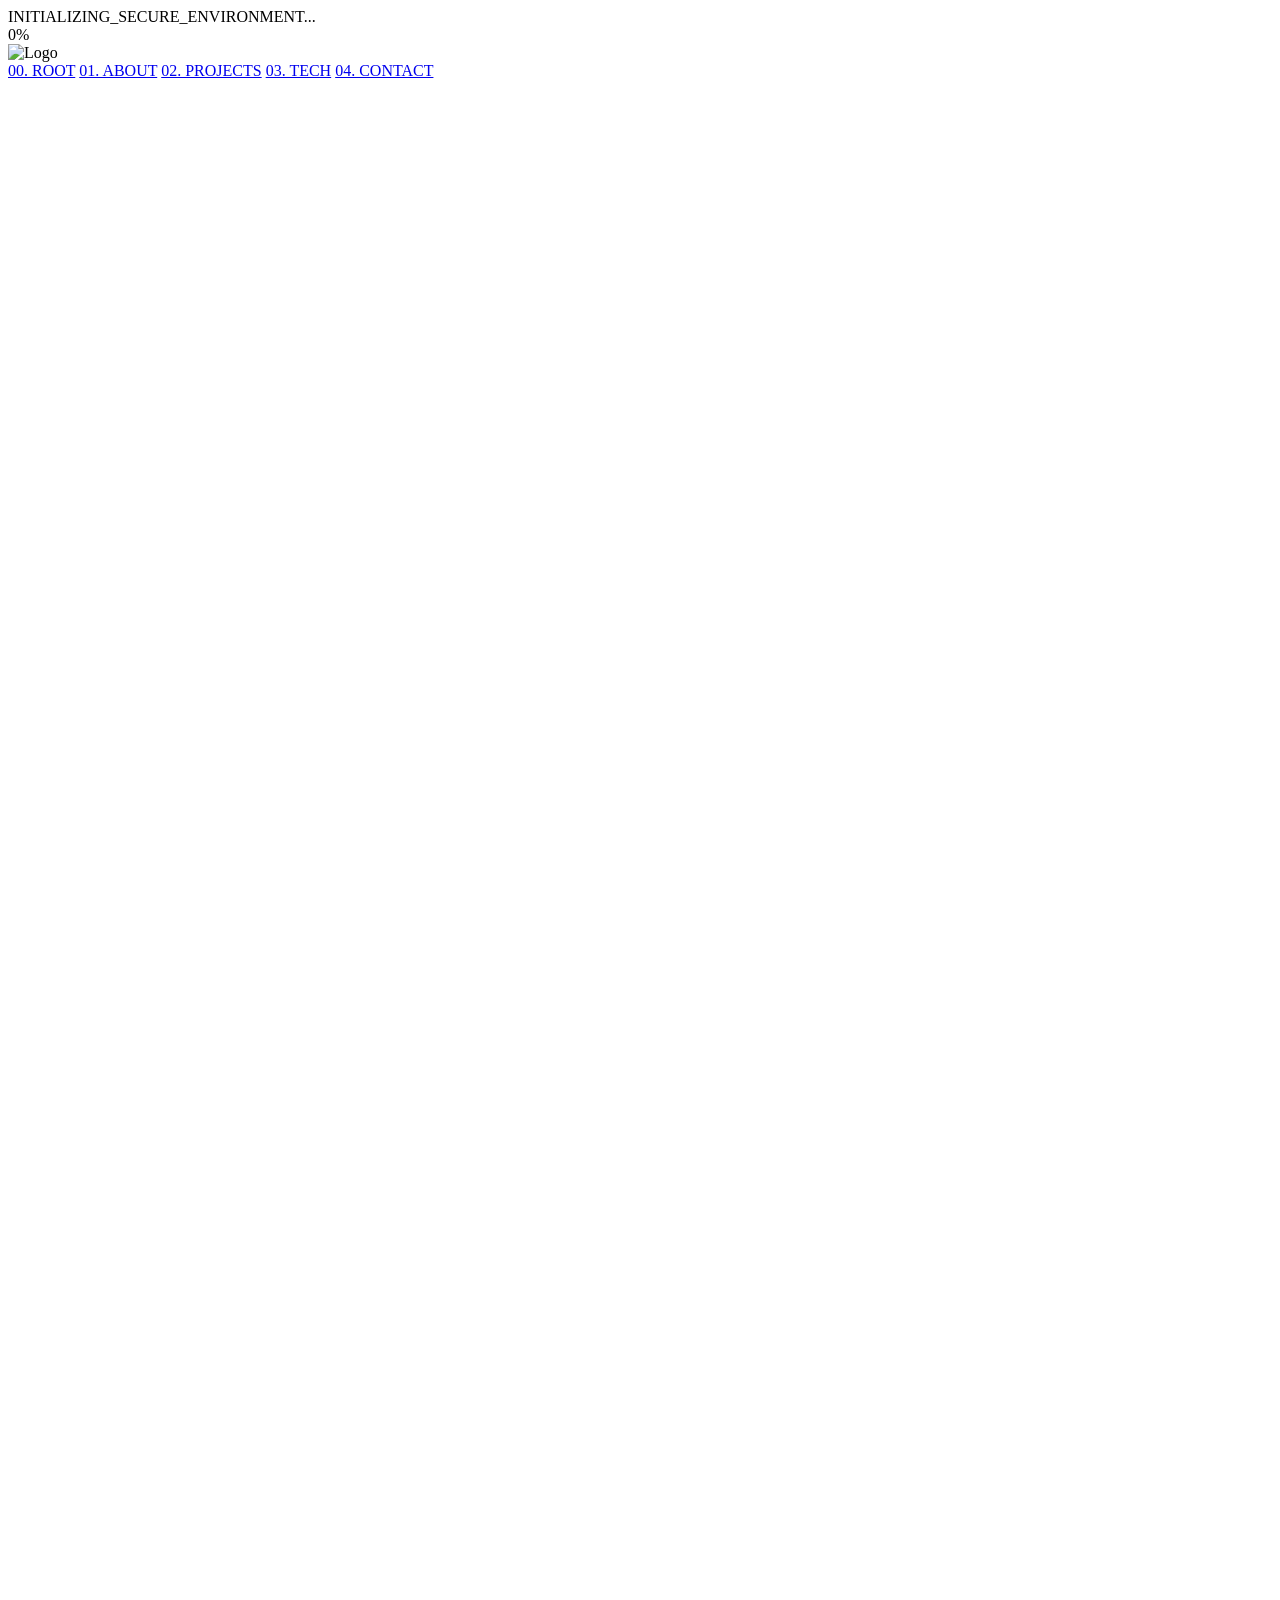
==== commit 42d4639e: "Update social media links in index.html" ====
--- a/index.html
+++ b/index.html
@@ -1,965 +1,306 @@
 <!DOCTYPE html>
 <html lang="en">
-
 <head>
     <meta charset="UTF-8">
     <meta name="viewport" content="width=device-width, initial-scale=1.0">
-    <title>Ahmed Sobhy | Software Programmer</title>
-    <link href="https://fonts.googleapis.com/css2?family=Poppins:wght@300;400;600;800;900&display=swap"
-        rel="stylesheet">
+    <title>Ahmed Sobhy | Web Developer & Security Architect</title>
+    
+    <link rel="icon" href="logo.png" type="image/png">
+    
+    <link href="https://fonts.googleapis.com/css2?family=JetBrains+Mono:wght@400;500&family=Syne:wght@700;800&display=swap" rel="stylesheet">
     <link rel="stylesheet" href="https://cdnjs.cloudflare.com/ajax/libs/font-awesome/6.4.0/css/all.min.css">
-    <style>
-        :root {
-            --bg-color: #0b1120;
-            --card-bg: #1e293b;
-            --primary-blue: #0ea5e9;
-            --accent-cyan: #00d2ff;
-            --text-main: #f8fafc;
-            --text-muted: #94a3b8;
-        }
-
-        * {
-            margin: 0;
-            padding: 0;
-            box-sizing: border-box;
-            font-family: 'Poppins', sans-serif;
-            scroll-behavior: smooth;
-        }
-
-        body {
-            background-color: var(--bg-color);
-            color: var(--text-main);
-            overflow-x: hidden;
-        }
-
-        /* -----------------------------------
-           Dynamic Header & Navigation
-           ----------------------------------- */
-        header {
-            position: fixed;
-            top: 0;
-            width: 100%;
-            display: flex;
-            justify-content: space-between;
-            align-items: center;
-            padding: 20px 8%;
-            background: rgba(11, 17, 32, 0.5);
-            backdrop-filter: blur(15px);
-            -webkit-backdrop-filter: blur(15px);
-            z-index: 1000;
-            border-bottom: 1px solid rgba(255, 255, 255, 0.05);
-            transition: transform 0.4s ease, opacity 0.4s ease;
-            will-change: transform, opacity;
-        }
-
-        .header-scrolled {
-            transform: translateY(-100%);
-            opacity: 0;
-            pointer-events: none;
-        }
-
-        .logo {
-            font-size: 1.8rem;
-            font-weight: 800;
-            color: var(--text-main);
-            letter-spacing: 1px;
-        }
-
-        .logo span {
-            color: var(--accent-cyan);
-        }
-
-        nav {
-            display: flex;
-            gap: 15px;
-        }
-
-        nav a {
-            display: inline-block;
-            color: var(--text-main);
-            text-decoration: none;
-            padding: 10px 25px;
-            border-radius: 30px;
-            background: rgba(30, 41, 59, 0.6);
-            border: 1px solid rgba(255, 255, 255, 0.05);
-            font-size: 1rem;
-            font-weight: 600;
-            transition: transform 0.15s ease-out, background 0.3s ease, box-shadow 0.3s ease, color 0.3s ease;
-            will-change: transform;
-        }
-
-        .menu-toggle {
-            display: none;
-            font-size: 1.8rem;
-            color: var(--text-main);
-            cursor: pointer;
-            z-index: 1002;
-        }
-
-        /* -----------------------------------
-           Fixed Floating Name Bar
-           ----------------------------------- */
-        .floating-name-container {
-            position: fixed;
-            top: 0;
-            left: 0;
-            width: 100%;
-            height: 80px;
-            background: rgba(11, 17, 32, 0.9);
-            backdrop-filter: blur(15px);
-            -webkit-backdrop-filter: blur(15px);
-            z-index: 1005;
-            display: flex;
-            justify-content: center;
-            align-items: center;
-            border-bottom: 1px solid rgba(255, 255, 255, 0.05);
-            transform: translateY(-100%);
-            transition: transform 0.5s cubic-bezier(0.34, 1.56, 0.64, 1);
-            pointer-events: none;
-        }
-
-        .floating-name-container.visible {
-            transform: translateY(0);
-            pointer-events: auto;
-        }
-
-        .floating-name {
-            font-size: 1.8rem;
-            font-weight: 900;
-            color: var(--text-main);
-            letter-spacing: 2px;
-            text-shadow: 0 10px 20px rgba(0, 0, 0, 0.8);
-        }
-
-        .floating-name span {
-            color: transparent;
-            -webkit-text-stroke: 1px var(--accent-cyan);
-        }
-
-        .floating-menu-toggle {
-            position: absolute;
-            right: 8%;
-            display: none;
-            font-size: 1.5rem;
-            color: var(--text-main);
-            cursor: pointer;
-        }
-
-        /* -----------------------------------
-           Hero Section (Entrance Animations)
-           ----------------------------------- */
-        .hero {
-            position: relative;
-            display: flex;
-            flex-direction: column;
-            align-items: center;
-            justify-content: center;
-            min-height: 100vh;
-            padding-top: 100px;
-            text-align: center;
-            overflow: hidden;
-            width: 100vw;
-        }
-
-        .background-text {
-            position: absolute;
-            top: 22%;
-            left: 50%;
-            transform: translate(-50%, 0);
-            font-size: clamp(3rem, 10vw, 12rem);
-            font-weight: 900;
-            color: var(--text-main);
-            white-space: nowrap;
-            z-index: 1;
-            letter-spacing: 2px;
-            text-shadow: 0 15px 30px rgba(0, 0, 0, 0.8);
-            line-height: 1;
-            transition: opacity 0.4s ease;
-            opacity: 0;
-            animation: fadeInBigText 1s ease-out forwards;
-            animation-delay: 0.5s;
-        }
-
-        @keyframes fadeInBigText {
-            to {
-                opacity: 1;
-            }
-        }
-
-        .background-text.hidden {
-            opacity: 0;
-        }
-
-        .background-text span {
-            color: transparent;
-            -webkit-text-stroke: 2px var(--accent-cyan);
-        }
-
-        .image-wrapper {
-            position: relative;
-            z-index: 2;
-            margin-top: 60px;
-            display: flex;
-            justify-content: center;
-            align-items: flex-end;
-            height: 400px;
-            width: 100%;
-        }
-
-        .circle-bg {
-            position: absolute;
-            bottom: 10px;
-            width: 340px;
-            height: 340px;
-            background: linear-gradient(135deg, rgba(14, 165, 233, 0.6), rgba(0, 210, 255, 0.1));
-            border-radius: 50%;
-            z-index: -1;
-            box-shadow: 0 0 80px rgba(0, 210, 255, 0.3);
-            border: 1px solid rgba(0, 210, 255, 0.2);
-        }
-
-        .image-wrapper img {
-            height: 480px;
-            width: auto;
-            max-width: 95%;
-            object-fit: contain;
-            filter: drop-shadow(0 20px 30px rgba(0, 0, 0, 0.7));
-            transform: translateY(-150vh);
-            animation: dropImageIn 1.2s cubic-bezier(0.175, 0.885, 0.32, 1.1) forwards;
-            will-change: transform, filter;
-        }
-
-        @keyframes dropImageIn {
-            to {
-                transform: translateY(0);
-            }
-        }
-
-        @media (hover: hover) and (pointer: fine) {
-            .image-wrapper img {
-                transition: transform 0.3s ease, filter 0.3s ease;
-            }
-
-            .image-wrapper img:hover {
-                transform: scale(1.03) translateZ(0);
-                filter: drop-shadow(0 25px 40px rgba(0, 210, 255, 0.3));
-            }
-        }
-
-        .hero-bottom-text {
-            position: relative;
-            z-index: 3;
-            max-width: 750px;
-            margin-top: 20px;
-            padding: 0 15px;
-            opacity: 0;
-            transform: translateY(40px);
-            animation: slideUpTexts 1s ease-out forwards;
-            animation-delay: 0.8s;
-        }
-
-        @keyframes slideUpTexts {
-            to {
-                opacity: 1;
-                transform: translateY(0);
-            }
-        }
-
-        .hero-bottom-text h2 {
-            color: var(--accent-cyan);
-            font-size: clamp(1.4rem, 4vw, 1.8rem);
-            font-weight: 800;
-            margin-bottom: 15px;
-            letter-spacing: 2px;
-            text-transform: uppercase;
-        }
-
-        .hero-bottom-text p {
-            color: var(--text-muted);
-            font-size: clamp(0.95rem, 3vw, 1.1rem);
-            margin-bottom: 30px;
-            line-height: 1.8;
-        }
-
-        .btn {
-            position: relative;
-            display: inline-block;
-            padding: 12px 40px;
-            background: linear-gradient(90deg, var(--primary-blue), var(--accent-cyan), var(--primary-blue));
-            background-size: 200% auto;
-            color: #fff;
-            text-decoration: none;
-            border-radius: 30px;
-            font-size: 1.1rem;
-            font-weight: 700;
-            border: none;
-            cursor: pointer;
-            overflow: hidden;
-            transition: transform 0.3s ease, box-shadow 0.3s ease, background-position 0.4s ease;
-            box-shadow: 0 10px 20px rgba(0, 210, 255, 0.2);
-            z-index: 1;
-        }
-
-        /* -----------------------------------
-           Hover Effects (التوهج والماوس)
-           ----------------------------------- */
-        @media (hover: hover) and (pointer: fine) {
-
-            nav a:hover,
-            .btn:hover {
-                background-position: right center;
-                border-color: var(--accent-cyan);
-                box-shadow: 0 0 20px rgba(0, 210, 255, 0.6);
-                color: #fff;
-            }
-
-            .btn:hover {
-                transform: translateY(-5px) scale(1.05);
-            }
-
-            .project-card:hover,
-            .skill-box:hover {
-                border-color: var(--accent-cyan) !important;
-                box-shadow: 0 25px 50px rgba(0, 210, 255, 0.15) !important;
-            }
-
-            .skill-box:hover h4 {
-                transform: translateZ(25px);
-            }
-
-            /* تأثير التوهج لأيقونات التواصل الاجتماعي */
-            .social-icon:hover {
-                background-color: var(--accent-cyan);
-                color: #000;
-                border-color: var(--accent-cyan);
-                transform: translateY(-5px) scale(1.15);
-                box-shadow: 0 0 25px rgba(0, 210, 255, 0.6), 0 10px 20px rgba(0, 210, 255, 0.4);
-            }
-        }
-
-        /* -----------------------------------
-           Entrance Animations (خصائص الطيران الأساسية)
-           ----------------------------------- */
-        .tilt-card,
-        .skill-box,
-        #contact-wrapper {
-            will-change: transform, opacity;
-            opacity: 0;
-            transition: opacity 0.8s ease, transform 0.8s cubic-bezier(0.25, 1, 0.5, 1);
-        }
-
-        .project-card.fly-right {
-            transform: translateX(150px);
-        }
-
-        .project-card.fly-left {
-            transform: translateX(-150px);
-        }
-
-        .project-card.active {
-            opacity: 1;
-            transform: translateX(0);
-        }
-
-        .skill-box {
-            transform: translateY(60px);
-        }
-
-        .skill-box.active {
-            opacity: 1;
-            transform: translateY(0);
-        }
-
-        #contact-wrapper {
-            transform: scale(0.8);
-        }
-
-        #contact-wrapper.active {
-            opacity: 1;
-            transform: scale(1);
-        }
-
-        /* -----------------------------------
-           Structure & Details
-           ----------------------------------- */
-        .section-title {
-            text-align: center;
-            font-size: clamp(2rem, 5vw, 2.5rem);
-            margin-bottom: 60px;
-            color: var(--text-main);
-            font-weight: 800;
-        }
-
-        .section-title span {
-            color: var(--accent-cyan);
-        }
-
-        .projects {
-            padding: 100px 8%;
-            background-color: #0f172a;
-        }
-
-        .projects-list {
-            display: flex;
-            flex-direction: column;
-            gap: 50px;
-            align-items: center;
-            perspective: 1000px;
-            width: 100%;
-        }
-
-        .project-card {
-            display: flex;
-            background-color: var(--card-bg);
-            border-radius: 20px;
-            border: 1px solid rgba(255, 255, 255, 0.05);
-            width: 100%;
-            max-width: 900px;
-            transform-style: preserve-3d;
-            overflow: hidden;
-        }
-
-        .project-icon-area {
-            background: linear-gradient(135deg, var(--card-bg), #0b1120);
-            width: 250px;
-            display: flex;
-            justify-content: center;
-            align-items: center;
-            font-size: 4rem;
-            color: var(--accent-cyan);
-            border-right: 2px solid rgba(255, 255, 255, 0.05);
-            transform: translateZ(30px);
-            min-height: 200px;
-        }
-
-        .project-content {
-            padding: 40px;
-            flex: 1;
-            transform: translateZ(20px);
-        }
-
-        .project-content h3 {
-            font-size: 1.6rem;
-            margin-bottom: 10px;
-        }
-
-        .project-content p {
-            color: var(--text-muted);
-            font-size: 1rem;
-            line-height: 1.6;
-        }
-
-        .skills {
-            padding: 100px 8%;
-            background-color: var(--bg-color);
-            text-align: center;
-            perspective: 1000px;
-        }
-
-        .skills-container {
-            display: flex;
-            flex-wrap: wrap;
-            justify-content: center;
-            gap: 30px;
-            margin-bottom: 60px;
-        }
-
-        .skill-box {
-            background-color: var(--card-bg);
-            padding: 25px 40px;
-            border-radius: 15px;
-            border: 1px solid rgba(255, 255, 255, 0.05);
-            display: flex;
-            flex-direction: column;
-            align-items: center;
-            gap: 15px;
-            min-width: 150px;
-            transform-style: preserve-3d;
-        }
-
-        .skill-box i {
-            font-size: 3.5rem;
-            color: var(--accent-cyan);
-            transform: translateZ(0);
-            transition: transform 0.6s ease;
-        }
-
-        .skill-box h4 {
-            font-size: 1.1rem;
-            transform: translateZ(0);
-            transition: transform 0.3s ease;
-        }
-
-        .contact {
-            padding: 100px 8%;
-            background-color: #0f172a;
-            text-align: center;
-            border-top: 1px solid rgba(255, 255, 255, 0.05);
-        }
-
-        .social-links {
-            display: flex;
-            justify-content: center;
-            flex-wrap: wrap;
-            gap: 25px;
-            margin-top: 40px;
-            margin-bottom: 40px;
-        }
-
-        /* أيقونات التواصل */
-        .social-icon {
-            width: 60px;
-            height: 60px;
-            border-radius: 50%;
-            background-color: var(--card-bg);
-            display: flex;
-            justify-content: center;
-            align-items: center;
-            font-size: 1.8rem;
-            color: var(--text-main);
-            text-decoration: none;
-            transition: transform 0.3s ease, background-color 0.3s ease, box-shadow 0.3s ease, border-color 0.3s ease;
-            border: 1px solid rgba(255, 255, 255, 0.05);
-        }
-
-        /* -----------------------------------
-           MOBILE RESPONSIVENESS
-           ----------------------------------- */
-        @media (max-width: 900px) {
-            header {
-                padding: 20px 5%;
-            }
-
-            .menu-toggle {
-                display: block;
-            }
-
-            .floating-menu-toggle {
-                display: block;
-            }
-
-            nav {
-                position: fixed;
-                top: 0;
-                right: -100%;
-                width: 280px;
-                height: 100vh;
-                background: rgba(11, 17, 32, 0.98);
-                backdrop-filter: blur(20px);
-                -webkit-backdrop-filter: blur(20px);
-                flex-direction: column;
-                justify-content: center;
-                align-items: center;
-                gap: 30px;
-                transition: right 0.4s cubic-bezier(0.4, 0, 0.2, 1);
-                z-index: 1001;
-                border-left: 1px solid rgba(255, 255, 255, 0.05);
-            }
-
-            nav.active {
-                right: 0;
-            }
-
-            nav a {
-                width: 80%;
-                text-align: center;
-                padding: 15px;
-                font-size: 1.2rem;
-            }
-
-            .background-text {
-                top: 12%;
-                font-size: clamp(3rem, 15vw, 4.5rem);
-            }
-
-            .image-wrapper {
-                margin-top: 50px;
-                height: 320px;
-            }
-
-            .circle-bg {
-                width: 250px;
-                height: 250px;
-                bottom: 5px;
-            }
-
-            .image-wrapper img {
-                height: 380px;
-                animation-duration: 1.5s;
-            }
-
-            .projects,
-            .skills,
-            .contact {
-                padding: 80px 5%;
-            }
-
-            .project-card {
-                flex-direction: column;
-                transform: none !important;
-            }
-
-            .project-icon-area {
-                width: 100%;
-                height: 180px;
-                border-right: none;
-                border-bottom: 2px solid rgba(255, 255, 255, 0.05);
-                transform: translateZ(0);
-            }
-
-            .project-content {
-                padding: 25px;
-                transform: translateZ(0);
-                text-align: center;
-            }
-
-            .skill-box {
-                min-width: 130px;
-                padding: 20px 15px;
-                transform: none !important;
-            }
-
-            .skill-box i,
-            .skill-box h4 {
-                transform: translateZ(0) !important;
-            }
-
-            .floating-name {
-                font-size: 1.4rem;
-                margin-right: 40px;
-            }
-        }
-    </style>
+    <link rel="stylesheet" href="css/style.css">
 </head>
-
 <body>
 
-    <div class="floating-name-container" id="floating-bar">
-        <div class="floating-name">AHMED <span>SOBHY</span></div>
-        <div class="floating-menu-toggle"><i class="fas fa-bars"></i></div>
+    <div id="loader">
+        <div class="loader-content">
+            <div class="loader-data">INITIALIZING_SECURE_ENVIRONMENT...</div>
+            <div class="loader-bar-container">
+                <div class="loader-bar"></div>
+            </div>
+            <div class="loader-percentage">0%</div>
+        </div>
     </div>
 
-    <header id="main-header">
-        <div class="logo">Ahmed<span>.</span>Dev</div>
-        <div class="menu-toggle"><i class="fas fa-bars"></i></div>
-        <nav id="magnetic-nav">
-            <a href="#home" class="magnetic-btn">Home</a>
-            <a href="#projects" class="magnetic-btn">Projects</a>
-            <a href="#skills" class="magnetic-btn">Skills</a>
-            <a href="#contact" class="magnetic-btn">Contact</a>
-        </nav>
-    </header>
-
-    <section id="home" class="hero">
-        <h1 class="background-text" id="bg-text">AHMED <span>SOBHY</span></h1>
-
-        <div class="image-wrapper">
-            <div class="circle-bg"></div>
-            <img src="profile.png" alt="Ahmed Sobhy - Software Programmer">
+    <nav class="cyber-nav">
+        <img src="logo.png" alt="Logo" class="nav-logo">
+        <div class="nav-links">
+            <a href="#hero">00. ROOT</a>
+            <a href="#about">01. ABOUT</a>
+            <a href="#engines">02. PROJECTS</a>
+            <a href="#tech">03. TECH</a>
+            <a href="#contact">04. CONTACT</a>
         </div>
-
-        <div class="hero-bottom-text">
-            <h2>Software Programmer</h2>
-            <p>A passionate Software Programmer specializing in building clean, scalable, and efficient software
-                solutions. I turn complex problems into elegant systems, focusing on performance, security, and
-                exceptional user experiences.</p>
-            <a href="#projects" class="btn">View My Work</a>
+    </nav>
+
+    <div id="main-content" style="opacity: 0; transition: opacity 1s cubic-bezier(0.16, 1, 0.3, 1);">
+        <div class="ambient-glow"></div>
+
+        <section class="hero-section" id="hero">
+            <div id="canvas-container"></div> 
+            <div class="cyber-wave-container">
+                <svg class="cyber-wave-svg" viewBox="0 0 100 1000" preserveAspectRatio="none">
+                    <path d="M50,0 Q90,50 50,100 T50,200 Q90,250 50,300 T50,400 Q90,450 50,500 T50,600 Q90,650 50,700 T50,800 Q90,850 50,900 T50,1000"
+                        fill="none" stroke="var(--accent-cyan)" stroke-width="1.5" />
+                </svg>
+            </div>
+            
+            <h1 class="hero-name-bg">AHMED SOBHY</h1> 
+            
+            <div class="hero-image-wrapper">
+                <img src="profile.png" alt="Ahmed Sobhy" class="hero-img"> 
+            </div>
+
+            <h1 class="hero-name-fg">AHMED SOBHY</h1>
+
+            <div id="orbit-system">
+                <div class="orbit-icon"><i class="fa-brands fa-python"></i><span>Python</span></div>
+                <div class="orbit-icon"><span>C</span></div>
+                <div class="orbit-icon"><span>C++</span></div>
+                <div class="orbit-icon"><i class="fa-brands fa-java"></i><span>Java</span></div>
+                <div class="orbit-icon"><i class="fa-brands fa-html5"></i><span>HTML</span></div>
+                <div class="orbit-icon"><i class="fa-brands fa-css3-alt"></i><span>CSS</span></div>
+                <div class="orbit-icon"><i class="fa-brands fa-js"></i><span>JS</span></div>
+                <div class="orbit-icon"><i class="fa-solid fa-shield-halved"></i><span>Sec Layer</span></div>
+            </div>
+
+            <div class="scroll-indicator"><span>SCROLL_</span></div>
+        </section>
+
+        <div class="content-wrapper">
+            
+            <section id="about" class="about-section">
+                <div class="section-header">
+                    <h2 class="section-title">01 // System_Bio</h2>
+                    <div class="header-line"></div>
+                </div>
+                <div class="about-grid">
+                    <div class="about-text">
+                        <p>I am a 22-year-old software engineer and web developer based in Egypt. Currently advancing my technical foundation at Borg El Arab Technological University, I specialize in bridging the gap between high-performance web development and robust cybersecurity architecture.</p>
+                        <p>My approach centers on writing clean, production-ready code while maintaining defense-in-depth networking protocols to ensure applications are not just functional, but highly secure.</p>
+                        <ul class="sys-specs">
+                            <li><i class="fa-solid fa-terminal"></i> <span>Status:</span> Online & Compiling</li>
+                            <li><i class="fa-solid fa-server"></i> <span>OS_Env:</span> Linux / Ubuntu Core</li>
+                            <li><i class="fa-solid fa-shield"></i> <span>Current_Focus:</span> Full-Stack Dev & CISSP/CCNA Frameworks</li>
+                        </ul>
+                    </div>
+                    
+                    <div class="timeline">
+                        <div class="time-node">
+                            <h4>InfoSec4TC</h4>
+                            <p>Cybersecurity Specialist Program</p>
+                        </div>
+                        <div class="time-node">
+                            <h4>Borg El Arab Technological University</h4>
+                            <p>Advanced System Deployment & Academics</p>
+                        </div>
+                        <div class="time-node">
+                            <h4>McKinsey Forward</h4>
+                            <p>Professional Leadership & Core Skills</p>
+                        </div>
+                    </div>
+                </div>
+            </section>
+
+            <section id="engines" class="engines-section">
+                <div class="section-header">
+                    <h2 class="section-title">02 // Deployed_Engines</h2>
+                    <div class="header-line"></div>
+                </div>
+                
+                <div class="project-grid">
+
+                    <div class="project-card reveal-node">
+                        <div class="project-label">
+                            <i class="fas fa-shield-halved"></i> SEC_PROTOCOL
+                        </div>
+                        <div class="card-icon" style="color: var(--accent-green);"><i class="fas fa-route"></i></div>
+                        <div class="card-content">
+                            <h3>Cyber Security Roadmap</h3>
+                            <div class="card-tags">
+                                <span style="color: var(--accent-green); border-color: var(--accent-green); background: rgba(0, 255, 102, 0.05);">InfoSec</span>
+                                <span style="color: var(--accent-green); border-color: var(--accent-green); background: rgba(0, 255, 102, 0.05);">Roadmap</span>
+                                <span style="color: var(--accent-green); border-color: var(--accent-green); background: rgba(0, 255, 102, 0.05);">UI/UX</span>
+                            </div>
+                            <p>A comprehensive, interactive roadmap guiding users from zero knowledge to defending real systems and landing their first security role. Features a structured 30-week, 7-phase timeline with interactive terminal elements.</p>
+                            <a href="https://cybersec-roadmap-kappa.vercel.app/" target="_blank" class="card-link" style="color: var(--accent-green);">
+                                View Engine <i class="fa-solid fa-arrow-right"></i>
+                            </a>
+                        </div>
+                    </div>
+                    
+                    <div class="project-card">
+                        <div class="project-label"><i class="fa-solid fa-heart-pulse"></i> HEALTHCARE</div>
+                        <div class="card-icon"><i class="fa-solid fa-vr-cardboard"></i></div>
+                        <div class="card-content">
+                            <h3>MediTrust Core</h3>
+                            <div class="card-tags"><span>React</span><span>Three.js</span><span>Node</span></div>
+                            <p>Full-scale graduation web application featuring 3D interactive drug models and integrated QR code scanning architecture for authenticated medical tracking.</p>
+                            <a href="ParmaScure/index.html" class="card-link">View Engine <i class="fa-solid fa-arrow-right"></i></a>
+                        </div>
+                    </div>
+
+                    <div class="project-card">
+                        <div class="project-label"><i class="fa-solid fa-shield-halved"></i> SECURITY</div>
+                        <div class="card-icon"><i class="fa-solid fa-shield-virus"></i></div>
+                        <div class="card-content">
+                            <h3>ParmaScure</h3>
+                            <div class="card-tags"><span>Cybersec</span><span>Python</span><span>Networking</span></div>
+                            <p>Advanced security framework deployment. Focused on rigorous technical architecture and defense-in-depth networking protocols.</p>
+                            <a href="ParmaScure/index.html" class="card-link">View Engine <i class="fa-solid fa-arrow-right"></i></a>
+                        </div>
+                    </div>
+
+                    <div class="project-card">
+                        <div class="project-label"><i class="fa-solid fa-graduation-cap"></i> EDUCATION</div>
+                        <div class="card-icon"><i class="fa-solid fa-users-rectangle"></i></div>
+                        <div class="card-content">
+                            <h3>Borg El Arab - SMS</h3>
+                            <div class="card-tags"><span>Java</span><span>SQL</span><span>Dashboard</span></div>
+                            <p>A robust, high-efficiency Student Management System. Handles deep database structures and dynamic front-end reporting.</p>
+                            <a href="student-system/index.html" class="card-link">View Engine <i class="fa-solid fa-arrow-right"></i></a>
+                        </div>
+                    </div>
+
+                    <div class="project-card">
+                        <div class="project-label"><i class="fa-solid fa-cloud"></i> WEATHER</div>
+                        <div class="card-icon"><i class="fa-solid fa-cloud-bolt"></i></div>
+                        <div class="card-content">
+                            <h3>Atmospheric Data App</h3>
+                            <div class="card-tags"><span>REST API</span><span>Async Logic</span></div>
+                            <p>Advanced weather application processing real-time telemetry. Coupled with a custom Data Analysis tool for high-performance sorting.</p>
+                            <a href="weather-app/index.html" class="card-link">View Engine <i class="fa-solid fa-arrow-right"></i></a>
+                        </div>
+                    </div>
+
+                    <div class="project-card">
+                        <div class="project-label"><i class="fa-solid fa-microchip"></i> HARDWARE</div>
+                        <div class="card-icon"><i class="fa-brands fa-raspberry-pi"></i></div>
+                        <div class="card-content">
+                            <h3>BugsBunny Hardware</h3>
+                            <div class="card-tags"><span>Raspberry Pi</span><span>Linux</span></div>
+                            <p>Specialized cybersecurity integration built on top of Raspberry Pi hardware, functioning as a lightweight, deployable network auditing node.</p>
+                            <a href="#" class="card-link">View Engine <i class="fa-solid fa-arrow-right"></i></a>
+                        </div>
+                    </div>
+
+                    <div class="project-card">
+                        <div class="project-label"><i class="fa-solid fa-chart-pie"></i> DATA</div>
+                        <div class="card-icon"><i class="fa-solid fa-chart-line"></i></div>
+                        <div class="card-content">
+                            <h3>Data Analysis for Small Companies</h3>
+                            <div class="card-tags"><span>Analytics</span><span>Python</span><span>SQL</span></div>
+                            <p>A comprehensive data visualization and analysis suite designed to help small businesses track metrics, optimize workflows, and generate actionable insights.</p>
+                            <a href="data-analysis/index.html" class="card-link">View Engine <i class="fa-solid fa-arrow-right"></i></a>
+                        </div>
+                    </div>
+
+                    <div class="project-card">
+                        <div class="project-label"><i class="fa-solid fa-laptop-file"></i> E-LEARNING</div>
+                        <div class="card-icon"><i class="fa-solid fa-book-open-reader"></i></div>
+                        <div class="card-content">
+                            <h3>Courses Website</h3>
+                            <div class="card-tags"><span>Full-Stack</span><span>Database</span><span>UI/UX</span></div>
+                            <p>A dynamic educational platform for hosting, browsing, and managing online courses, featuring user authentication and progress tracking.</p>
+                            <a href="#" class="card-link">View Engine <i class="fa-solid fa-arrow-right"></i></a>
+                        </div>
+                    </div>
+
+                    <div class="project-card">
+                        <div class="project-label"><i class="fa-solid fa-gamepad"></i> GAMEDEV</div>
+                        <div class="card-icon"><i class="fa-solid fa-ghost"></i></div>
+                        <div class="card-content">
+                            <h3>Mario Game Replica</h3>
+                            <div class="card-tags"><span>JavaScript</span><span>Canvas</span><span>Physics</span></div>
+                            <p>A fully functional browser-based platformer recreating the core mechanics, collision detection, and physics of the classic Mario game.</p>
+                            <a href="#" class="card-link">View Engine <i class="fa-solid fa-arrow-right"></i></a>
+                        </div>
+                    </div>
+
+                    <div class="project-card">
+                        <div class="project-label"><i class="fa-solid fa-lock"></i> CYBERSEC</div>
+                        <div class="card-icon"><i class="fa-solid fa-user-secret"></i></div>
+                        <div class="card-content">
+                            <h3>Websites Security Checker</h3>
+                            <div class="card-tags"><span>Python</span><span>Networking</span><span>Auditing</span></div>
+                            <p>An automated vulnerability scanning tool that analyzes target websites for common security misconfigurations and generates diagnostic reports.</p>
+                            <a href="#" class="card-link">View Engine <i class="fa-solid fa-arrow-right"></i></a>
+                        </div>
+                    </div>
+
+                    <div class="project-card">
+                        <div class="project-label"><i class="fa-solid fa-clipboard-user"></i> MANAGEMENT</div>
+                        <div class="card-icon"><i class="fa-solid fa-id-card-clip"></i></div>
+                        <div class="card-content">
+                            <h3>College Attendance System</h3>
+                            <div class="card-tags"><span>Backend</span><span>Database</span><span>Auth</span></div>
+                            <p>An institutional management system for faculty to digitally log, track, and export student attendance records securely.</p>
+                            <a href="#" class="card-link">View Engine <i class="fa-solid fa-arrow-right"></i></a>
+                        </div>
+                    </div>
+                </div>
+            </section>
+
+            <section id="tech" class="tech-section">
+                <div class="section-header">
+                    <h2 class="section-title">03 // Tech_Stack</h2>
+                    <div class="header-line"></div>
+                </div>
+                <div class="tech-grid">
+                    <div class="tech-box"><i class="fa-brands fa-js"></i><span>JavaScript</span></div>
+                    <div class="tech-box"><i class="fa-brands fa-html5"></i><span>HTML5</span></div>
+                    <div class="tech-box"><i class="fa-brands fa-css3-alt"></i><span>CSS3</span></div>
+                    <div class="tech-box"><i class="fa-brands fa-python"></i><span>Python</span></div>
+                    <div class="tech-box"><i class="fa-brands fa-java"></i><span>Java</span></div>
+                    <div class="tech-box"><i class="fa-solid fa-file-code"></i><span>C / C++</span></div>
+                    <div class="tech-box"><i class="fa-brands fa-php"></i><span>PHP</span></div>
+                    <div class="tech-box"><i class="fa-brands fa-react"></i><span>React</span></div>
+                    <div class="tech-box"><i class="fa-brands fa-node-js"></i><span>Node.js</span></div>
+                    <div class="tech-box"><i class="fa-solid fa-database"></i><span>MySQL / SQL</span></div>
+                    <div class="tech-box"><i class="fa-brands fa-linux"></i><span>Linux</span></div>
+                    <div class="tech-box"><i class="fa-solid fa-network-wired"></i><span>CCNA / Net</span></div>
+                    <div class="tech-box"><i class="fa-solid fa-shield-halved"></i><span>CISSP Prep</span></div>
+                    <div class="tech-box"><i class="fa-brands fa-git-alt"></i><span>Git / GitHub</span></div>
+                </div>
+            </section>
+
+            <section id="contact" class="contact-section">
+                <div class="section-header">
+                    <h2 class="section-title">04 // Initialize_Contact</h2>
+                    <div class="header-line"></div>
+                </div>
+                
+                <div class="contact-cta">
+                    <h3 style="letter-spacing: -1px;">Let's Work Together.</h3>
+                    <p style="margin-bottom: 2.5rem;">Whether you need a secure backend architecture, a high-performance web application, or a full-stack deployment, I am ready to build it.</p>
+                    
+                    <div style="display: flex; justify-content: center; gap: 1.5rem; flex-wrap: wrap; margin-bottom: 4rem;">
+                        <a href="contact.html" class="cyber-btn" style="text-decoration: none; display: inline-flex; align-items: center; gap: 10px; font-size: 0.8rem;">
+                            <i class="fa-solid fa-terminal"></i> Open Comms Terminal
+                        </a>
+                        
+                        <a href="Ahmed_Sobhy_CV.pdf" target="_blank" class="cyber-btn" style="text-decoration: none; display: inline-flex; align-items: center; gap: 10px; border-color: var(--text-muted); color: var(--text-muted); font-size: 0.8rem;">
+                            <i class="fa-solid fa-file-shield"></i> Extract Data_Log (CV)
+                        </a>
+                    </div>
+                </div>
+
+                <div class="social-dock">
+                    <a href="https://ahmedsobhy28.github.io/portfolio/" target="_blank" class="social-icon" title="GitHub Node"><i class="fa-brands fa-github"></i></a>
+                    <a href="www.linkedin.com/in/ahmed-sobhy-mohamed-150643279" target="_blank" class="social-icon" title="LinkedIn"><i class="fa-brands fa-linkedin-in"></i></a>
+                    
+                    <a href="https://wa.me/+20 10 99886353" target="_blank" class="social-icon" title="WhatsApp Comm"><i class="fa-brands fa-whatsapp"></i></a>
+                    <a href="mailto:ah.sobhy07@gmail.com" class="social-icon" title="Direct Email"><i class="fa-solid fa-envelope"></i></a>
+                    
+                    <a href="https://www.facebook.com/share/198j52JkKv/" target="_blank" class="social-icon" title="Facebook"><i class="fa-brands fa-facebook-f"></i></a>
+                    <a href="https://www.instagram.com/ahmed.sobhy._?igsh=djVkcGoxcWpmZGtz" target="_blank" class="social-icon" title="Instagram"><i class="fa-brands fa-instagram"></i></a>
+                </div>
+            </section>
         </div>
-    </section>
-
-    <section id="projects" class="projects">
-        <h2 class="section-title">My <span>Projects</span></h2>
-        <div class="projects-list">
-            <a href="weather-app/index.html" target="_blank" class="project-card tilt-card"
-                style="text-decoration: none; color: var(--text-main);">
-                <div class="project-icon-area"><i class="fas fa-cloud-sun-rain"></i></div>
-                <div class="project-content">
-                    <h3>Weather Advanced App</h3>
-                    <p>An advanced weather forecasting application providing real-time data, detailed climate analytics,
-                        and location-based alerts using external APIs.</p>
-                </div>
-            </a>
-            <a href="student-system/index.html" target="_blank" class="project-card tilt-card"
-                style="text-decoration: none; color: var(--text-main);">
-                <div class="project-icon-area"><i class="fas fa-users-cog"></i></div>
-                <div class="project-content">
-                    <h3>BTC Student System</h3>
-                    <p>A comprehensive system designed to manage student data, academic records, and administrative
-                        tasks efficiently with a user-friendly dashboard.</p>
-                </div>
-            </a>
-            <a href="data-analysis/index.html" target="_blank" class="project-card tilt-card"
-                style="text-decoration: none; color: var(--text-main);">
-                <div class="project-icon-area"><i class="fas fa-chart-line"></i></div>
-                <div class="project-content">
-                    <h3>Data Analysis for Small Companies</h3>
-                    <p>A data processing tool that helps small businesses analyze their sales and performance metrics to
-                        make informed, data-driven decisions.</p>
-                </div>
-            </a>
-            <div class="project-card tilt-card">
-                <div class="project-icon-area"><i class="fas fa-laptop-code"></i></div>
-                <div class="project-content">
-                    <h3>Courses Website</h3>
-                    <p>An educational platform that allows instructors to upload course materials and enables students
-                        to enroll, track progress, and learn online.</p>
-                </div>
-            </div>
-            <div class="project-card tilt-card">
-                <div class="project-icon-area"><i class="fas fa-gamepad"></i></div>
-                <div class="project-content">
-                    <h3>Mario Game</h3>
-                    <p>A customized web-based clone of the classic Mario game, built using modern web technologies to
-                        demonstrate physics and game logic programming.</p>
-                </div>
-            </div>
-            <div class="project-card tilt-card">
-                <div class="project-icon-area"><i class="fas fa-shield-alt"></i></div>
-                <div class="project-content">
-                    <h3>Simple App for Checking Websites Security</h3>
-                    <p>A utility application designed to scan websites for basic vulnerabilities, SSL certificate
-                        validation, and general security health checks.</p>
-                </div>
-            </div>
-            <div class="project-card tilt-card">
-                <div class="project-icon-area"><i class="fas fa-calendar-check"></i></div>
-                <div class="project-content">
-                    <h3>College Attendance System</h3>
-                    <p>An automated attendance tracking system for colleges, streamlining the recording process for
-                        professors and providing precise reports.</p>
-                </div>
-            </div>
-        </div>
-    </section>
-
-    <section id="skills" class="skills">
-        <h2 class="section-title">My <span>Skills</span> & Languages</h2>
-        <h3 style="margin-bottom: 30px; font-size: 1.5rem; color: var(--text-muted);">Technical Skills</h3>
-        <div class="skills-container">
-            <div class="skill-box tilt-card"><i class="fab fa-python"></i>
-                <h4>Python</h4>
-            </div>
-            <div class="skill-box tilt-card"><i class="fab fa-js-square"></i>
-                <h4>JavaScript</h4>
-            </div>
-            <div class="skill-box tilt-card"><i class="fab fa-react"></i>
-                <h4>React</h4>
-            </div>
-            <div class="skill-box tilt-card"><i class="fab fa-node"></i>
-                <h4>Node.js</h4>
-            </div>
-            <div class="skill-box tilt-card"><i class="fas fa-database"></i>
-                <h4>Databases</h4>
-            </div>
-            <div class="skill-box tilt-card"><i class="fas fa-code-branch"></i>
-                <h4>Git / GitHub</h4>
-            </div>
-            <div class="skill-box tilt-card"><i class="fas fa-server"></i>
-                <h4>API Development</h4>
-            </div>
-        </div>
-        <h3 style="margin-bottom: 30px; font-size: 1.5rem; color: var(--text-muted);">Languages</h3>
-        <div class="skills-container">
-            <div class="skill-box tilt-card"><i class="fas fa-language"></i>
-                <h4>Arabic (Native)</h4>
-            </div>
-            <div class="skill-box tilt-card"><i class="fas fa-globe"></i>
-                <h4>English (Fluent)</h4>
-            </div>
-        </div>
-    </section>
-
-    <section id="contact" class="contact">
-        <div class="contact-animate-wrapper" id="contact-wrapper">
-            <h2 class="section-title">Let's <span>Work</span> Together</h2>
-            <p style="font-size: 1.1rem; color: var(--text-muted); max-width: 600px; margin: 0 auto;">
-                Feel free to reach out for collaborations or just a friendly hello. Let's build something amazing
-                together!
-            </p>
-            <div class="social-links">
-                <a href="https://wa.me/qr/MST3YDIQAQB4I1" target="_blank" class="social-icon" title="WhatsApp"><i
-                        class="fab fa-whatsapp"></i></a>
-                <a href="https://www.linkedin.com/in/ahmed-sobhy-mohamed-150643279" target="_blank" class="social-icon"
-                    title="LinkedIn"><i class="fab fa-linkedin-in"></i></a>
-                <a href="https://www.facebook.com/share/1CgY3DFGvc/" target="_blank" class="social-icon"
-                    title="Facebook"><i class="fab fa-facebook-f"></i></a>
-                <a href="https://www.instagram.com/ahmed.sobhy._?igsh=djVkcGoxcWpmZGtz" target="_blank"
-                    class="social-icon" title="Instagram"><i class="fab fa-instagram"></i></a>
-            </div>
-
-            <a href="mailto:ah.sobhy07@gmail.com?subject=Hello Ahmed! I saw your portfolio" class="btn">Send an Email</a>
-        </div>
-        <p style="margin-top: 50px; font-size: 0.9rem; color: var(--text-muted);">
-            &copy; 2026 Developed by Ahmed Sobhy. All rights reserved.
-        </p>
-    </section>
-
-    <script>
-        // 1. Mobile Menu Logic
-        const nav = document.getElementById('magnetic-nav');
-        const menuToggles = document.querySelectorAll('.menu-toggle, .floating-menu-toggle');
-        const navLinks = nav.querySelectorAll('a');
-
-        menuToggles.forEach(toggle => {
-            toggle.addEventListener('click', () => {
-                nav.classList.toggle('active');
-                menuToggles.forEach(t => {
-                    const icon = t.querySelector('i');
-                    if (nav.classList.contains('active')) {
-                        icon.classList.replace('fa-bars', 'fa-times');
-                    } else {
-                        icon.classList.replace('fa-times', 'fa-bars');
-                    }
-                });
-            });
-        });
-
-        navLinks.forEach(link => {
-            link.addEventListener('click', () => {
-                nav.classList.remove('active');
-                menuToggles.forEach(t => { t.querySelector('i').classList.replace('fa-times', 'fa-bars'); });
-            });
-        });
-
-        // 2. Scroll Animation for Floating Name Bar
-        const header = document.getElementById('main-header');
-        const floatingBar = document.getElementById('floating-bar');
-        const bgText = document.getElementById('bg-text');
-
-        let isScrolled = false;
-        let scrollTimeout;
-
-        window.addEventListener('scroll', () => {
-            if (scrollTimeout) window.cancelAnimationFrame(scrollTimeout);
-            scrollTimeout = window.requestAnimationFrame(() => {
-                if (window.scrollY > 120 && !isScrolled) {
-                    header.classList.add('header-scrolled');
-                    floatingBar.classList.add('visible');
-                    bgText.classList.add('hidden');
-                    isScrolled = true;
-                } else if (window.scrollY <= 120 && isScrolled) {
-                    header.classList.remove('header-scrolled');
-                    floatingBar.classList.remove('visible');
-                    bgText.classList.remove('hidden');
-                    isScrolled = false;
-                }
-            });
-        }, { passive: true });
-
-        // 3. Setup Alternating Fly Directions dynamically
-        const projectCards = document.querySelectorAll('.project-card');
-        projectCards.forEach((card, index) => {
-            if (index % 2 === 0) {
-                card.classList.add('fly-right');
-            } else {
-                card.classList.add('fly-left');
-            }
-        });
-
-        // 4. Desktop Mouse Tracking (Magnetic, 3D Tilt & Inner Icon Parallax)
-        const isDesktop = window.matchMedia("(hover: hover) and (pointer: fine)").matches;
-
-        if (isDesktop) {
-            // Magnetic Navigation Buttons
-            const magneticBtns = document.querySelectorAll('.magnetic-btn');
-            magneticBtns.forEach(btn => {
-                btn.addEventListener('mousemove', (e) => {
-                    const rect = btn.getBoundingClientRect();
-                    const x = (e.clientX - rect.left) - (rect.width / 2);
-                    const y = (e.clientY - rect.top) - (rect.height / 2);
-                    btn.style.transform = `translate(${x * 0.3}px, ${y * 0.3}px) scale(1.05)`;
-                });
-                btn.addEventListener('mouseleave', () => {
-                    btn.style.transform = `translate(0px, 0px) scale(1)`;
-                });
-            });
-        }
-
-        // دالة الـ 3D المستقلة (شاملة حركة الأيقونة اللي جوه بوكس المهارات)
-        const apply3DTilt = (card) => {
-            // بنبحث عن الأيقونة جوه الكارت (لو كان ده بوكس المهارات)
-            const innerIcon = card.querySelector('i');
-
-            card.addEventListener('mousemove', (e) => {
-                const rect = card.getBoundingClientRect();
-                const x = e.clientX - rect.left;
-                const y = e.clientY - rect.top;
-                const centerX = rect.width / 2;
-                const centerY = rect.height / 2;
-
-                const isSkillBox = card.classList.contains('skill-box');
-                const tiltDegree = isSkillBox ? 15 : 8;
-                const scaleAmount = isSkillBox ? 1.08 : 1.02;
-
-                const rotateX = ((y - centerY) / centerY) * -tiltDegree;
-                const rotateY = ((x - centerX) / centerX) * tiltDegree;
-
-                // تطبيق دوران الـ 3D للكارت نفسه
-                card.style.transform = `perspective(1000px) rotateX(${rotateX}deg) rotateY(${rotateY}deg) scale3d(${scaleAmount}, ${scaleAmount}, ${scaleAmount})`;
-
-                // تحريك الأيقونة اللي جوه البوكس يمين وشمال مع الماوس (Parallax Effect)
-                if (isSkillBox && innerIcon) {
-                    // معامل الضرب (0.25) بيحدد الأيقونة هتتحرك لمسافة قد إيه بالنسبة للماوس
-                    const iconX = (x - centerX) * 0.25;
-                    const iconY = (y - centerY) * 0.25;
-                    // بندمج حركة الـ X والـ Y مع بروزها الأساسي اللي هو 40px في محور الـ Z
-                    innerIcon.style.transform = `translate3d(${iconX}px, ${iconY}px, 40px)`;
-                }
-            });
-
-            card.addEventListener('mouseleave', () => {
-                // إرجاع الكارت لوضع الاستقرار
-                card.style.transform = `perspective(1000px) rotateX(0deg) rotateY(0deg) scale3d(1, 1, 1)`;
-                // إرجاع الأيقونة اللي جوه الكارت للوضع الأساسي
-                if (innerIcon && card.classList.contains('skill-box')) {
-                    innerIcon.style.transform = `translate3d(0, 0, 0)`;
-                }
-            });
-        };
-
-        // 5. Intersection Observer (Flying Entrance + Linking 3D)
-        const observerOptions = { threshold: 0.1, rootMargin: '0px 0px -60px 0px' };
-
-        const scrollObserver = new IntersectionObserver((entries, observer) => {
-            entries.forEach(entry => {
-                if (entry.isIntersecting) {
-                    // تفعيل الطيران لمكانها
-                    entry.target.classList.add('active');
-
-                    // لو ده لابتوب، هننتظر لحد ما الطيران يخلص وبعدين نسرّع الترانزيشن ونشغل الماوس
-                    if (isDesktop && entry.target.classList.contains('tilt-card')) {
-                        setTimeout(() => {
-                            if (entry.target.classList.contains('project-card')) {
-                                entry.target.style.transition = "transform 0.1s ease-out, box-shadow 0.3s ease, border-color 0.3s ease";
-                            } else {
-                                entry.target.style.transition = "transform 0.1s ease-out, box-shadow 0.3s ease, border-color 0.3s ease";
-                                // تسريع ترانزيشن الأيقونة اللي جوه بوكس المهارات عشان تتفاعل بسرعة مع الماوس
-                                const icon = entry.target.querySelector('i');
-                                if (icon) icon.style.transition = "transform 0.1s ease-out";
-                            }
-                            // تشغيل التتبع 
-                            apply3DTilt(entry.target);
-                        }, 800); // 800ms هو وقت أنيميشن الدخول في الـ CSS
-                    }
-
-                    observer.unobserve(entry.target);
-                }
-            });
-        }, observerOptions);
-
-        // تفعيل المراقبة للكروت والمهارات والتواصل
-        document.querySelectorAll('.tilt-card').forEach(el => scrollObserver.observe(el));
-
-        const skillBoxes = document.querySelectorAll('.skill-box');
-        skillBoxes.forEach((box, index) => {
-            box.style.transitionDelay = `${(index % 4) * 0.08}s`;
-            scrollObserver.observe(box);
-        });
-
-        const contactWrapper = document.getElementById('contact-wrapper');
-        if (contactWrapper) scrollObserver.observe(contactWrapper);
-
-    </script>
+    </div>
+
+    <script src="https://cdnjs.cloudflare.com/ajax/libs/three.js/r128/three.min.js"></script>
+    <script src="js/main.js"></script>
 </body>
-
-</html>+</html>
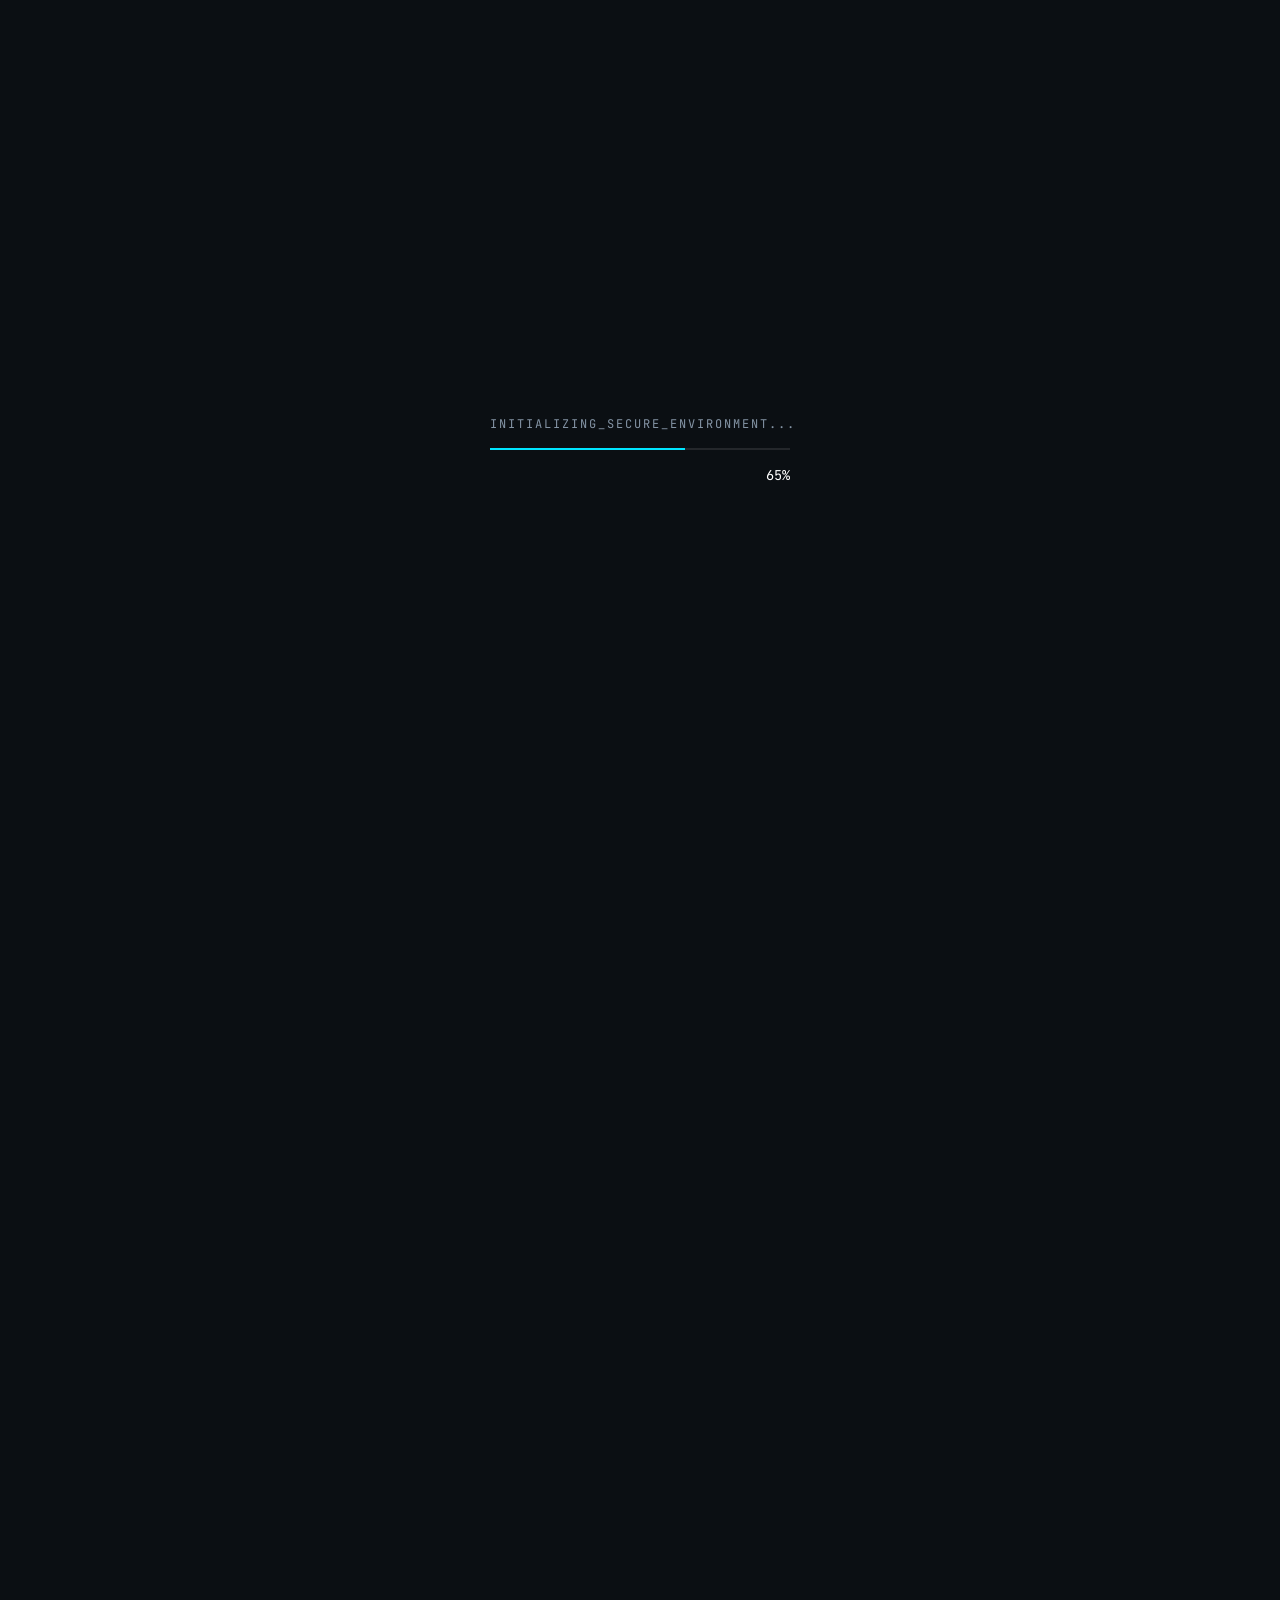
==== commit b8ff19dc: "Add files via upload" ====
--- a/index.html
+++ b/index.html
@@ -32,6 +32,9 @@
             <a href="#tech">03. TECH</a>
             <a href="#contact">04. CONTACT</a>
         </div>
+        <div class="mobile-menu-toggle">
+            <i class="fa-solid fa-bars"></i>
+        </div>
     </nav>
 
     <div id="main-content" style="opacity: 0; transition: opacity 1s cubic-bezier(0.16, 1, 0.3, 1);">
@@ -56,8 +59,19 @@
 
             <div id="orbit-system">
                 <div class="orbit-icon"><i class="fa-brands fa-python"></i><span>Python</span></div>
-                <div class="orbit-icon"><span>C</span></div>
-                <div class="orbit-icon"><span>C++</span></div>
+                <div class="orbit-icon">
+                    <svg viewBox="0 0 128 128" width="1em" height="1em" fill="currentColor">
+                        <path d="M110.4 86.8c-6 9.6-14.6 17-25 21.6-10.4 4.6-21.8 5.7-33 3.2-11.2-2.5-21.4-8.5-29.6-17.3-8.2-8.8-13.3-20-14.8-32.3-1.5-12.3 0.6-24.8 6.2-36 5.6-11.2 14.5-20.2 25.6-26.2 11.2-6 23.8-8 36.4-5.8 12.6 2.2 24.2 8.6 33.3 18.5l-16.7 18.4c-5.8-6.3-13.3-10.4-21.6-11.8-8.3-1.4-16.7 0-24 4-7.3 4-13.2 10-16.8 17.5-3.6 7.5-4.8 16-3.4 24.3 1.4 8.3 5.6 15.8 11.8 21.4 6.2 5.6 14.2 8.8 22.6 9.2 8.4 0.4 16.8-2 23.8-6.6 7-4.6 12.5-11.3 15.8-19l20.4 10.3c-2.4 5.3-5.6 10.3-9.4 14.7z"/>
+                    </svg>
+                    <span>C</span>
+                </div>
+
+                <div class="orbit-icon">
+                    <svg viewBox="0 0 128 128" width="1em" height="1em" fill="currentColor">
+                        <path d="M57.6 84.5c-7 0-12.7-2.6-17.2-7.8-4.1-4.8-6.1-11-6.1-18.7 0-14 8.2-22.3 22-22.3 7 0 12.5 2.6 16.7 7.7 3.5 4.3 5.3 9.7 5.6 16h11.2c-.4-9.3-3.6-17-9.6-22.9-6.3-6.2-14.3-9.3-24-9.3-11.2 0-20.3 3.9-27.1 11.6-6.7 7.6-10 17.5-10 29.5 0 12.1 3.4 22.1 10.3 29.9 6.8 7.7 15.8 11.5 27 11.5 10 0 18.2-3.2 24.5-9.6 5.8-5.8 8.8-13.3 9.1-22.4H78.8c-.4 6-2.2 11.2-5.6 15.5-4 5.3-9.5 8.1-15.6 8.1zM113.6 53.3h-7.6V46c0-1.8-1.5-3.3-3.3-3.3-1.8 0-3.3 1.5-3.3 3.3v7.3H92c-1.8 0-3.3 1.5-3.3 3.3 0 1.8 1.5 3.3 3.3 3.3h7.4v7.5c0 1.8 1.5 3.3 3.3 3.3 1.8 0 3.3-1.5 3.3-3.3v-7.5h7.6c1.8 0 3.3-1.5 3.3-3.3 0-1.8-1.5-3.3-3.3-3.3zM128 53.3h-7.6V46c0-1.8-1.5-3.3-3.3-3.3-1.8 0-3.3 1.5-3.3 3.3v7.3h-7.4c-1.8 0-3.3 1.5-3.3 3.3 0 1.8 1.5 3.3 3.3 3.3h7.4v7.5c0 1.8 1.5 3.3 3.3 3.3 1.8 0 3.3-1.5 3.3-3.3v-7.5h7.6c1.8 0 3.3-1.5 3.3-3.3 0-1.8-1.5-3.3-3.3-3.3z"/>
+                    </svg>
+                    <span>C++</span>
+                </div>
                 <div class="orbit-icon"><i class="fa-brands fa-java"></i><span>Java</span></div>
                 <div class="orbit-icon"><i class="fa-brands fa-html5"></i><span>HTML</span></div>
                 <div class="orbit-icon"><i class="fa-brands fa-css3-alt"></i><span>CSS</span></div>
@@ -287,10 +301,10 @@
                 </div>
 
                 <div class="social-dock">
-                    <a href="https://ahmedsobhy28.github.io/portfolio/" target="_blank" class="social-icon" title="GitHub Node"><i class="fa-brands fa-github"></i></a>
-                    <a href="www.linkedin.com/in/ahmed-sobhy-mohamed-150643279" target="_blank" class="social-icon" title="LinkedIn"><i class="fa-brands fa-linkedin-in"></i></a>
-                    
-                    <a href="https://wa.me/+20 10 99886353" target="_blank" class="social-icon" title="WhatsApp Comm"><i class="fa-brands fa-whatsapp"></i></a>
+                    <a href="https://github.com/AhmedSobhy28" target="_blank" class="social-icon" title="GitHub Node"><i class="fa-brands fa-github"></i></a>
+                    <a href="https://www.linkedin.com/in/ahmed-sobhy-mohamed-150643279/?lipi=urn%3Ali%3Apage%3Ad_flagship3_profile_view_base_contact_details%3Bs6wRe%2BDoQ2WMrE2DXJuPYg%3D%3D" target="_blank" class="social-icon" title="LinkedIn"><i class="fa-brands fa-linkedin-in"></i></a>
+                    
+                    <a href="https://wa.me/+201099886353" target="_blank" class="social-icon" title="WhatsApp Comm"><i class="fa-brands fa-whatsapp"></i></a>
                     <a href="mailto:ah.sobhy07@gmail.com" class="social-icon" title="Direct Email"><i class="fa-solid fa-envelope"></i></a>
                     
                     <a href="https://www.facebook.com/share/198j52JkKv/" target="_blank" class="social-icon" title="Facebook"><i class="fa-brands fa-facebook-f"></i></a>
@@ -303,4 +317,4 @@
     <script src="https://cdnjs.cloudflare.com/ajax/libs/three.js/r128/three.min.js"></script>
     <script src="js/main.js"></script>
 </body>
-</html>
+</html>
--- a/css/style.css
+++ b/css/style.css
@@ -0,0 +1,312 @@
+:root {
+    --bg-main: #0B0F13;
+    --bg-surface: rgba(18, 24, 31, 0.6);
+    --border-glass: rgba(255, 255, 255, 0.08);
+    --accent-cyan: #00E5FF;
+    --text-bright: #FFFFFF;
+    --text-muted: #8494A5;
+    --font-display: 'Syne', sans-serif;
+    --font-mono: 'JetBrains Mono', monospace;
+}
+
+* { box-sizing: border-box; margin: 0; padding: 0; scroll-behavior: smooth; }
+
+body {
+    background-color: var(--bg-main); color: var(--text-bright);
+    font-family: var(--font-mono); overflow-x: hidden;
+}
+
+html, body {
+    scrollbar-width: none; /* لمتصفح Firefox */
+    -ms-overflow-style: none; /* لمتصفح IE و Edge */
+}
+
+::-webkit-scrollbar {
+    display: none; /* لمتصفحات Chrome, Safari, Opera */
+}
+
+/* Cyber Wave Container */
+.cyber-wave-container {
+    position: fixed;
+    top: 0;
+    left: 50%;
+    transform: translateX(-50%);
+    width: 100px; 
+    height: 100vh;
+    z-index: -2; /* لضمان بقائها في الخلفية خلف الـ Earth والـ Content */
+    pointer-events: none;
+    opacity: 0.12; /* درجة البهتان */
+    overflow: hidden;
+    display: flex;
+    justify-content: center;
+    filter: drop-shadow(0 0 15px var(--accent-cyan)); /* التوهج */
+}
+
+.cyber-wave-svg {
+    height: 300vh; /* طول إضافي لكي يتحرك أثناء النزول */
+    width: 100%;
+    will-change: transform; /* تحسين الأداء أثناء الـ Scrolling */
+}
+
+body::before {
+    content: ""; position: fixed; top: 0; left: 0; width: 100vw; height: 100vh;
+    opacity: 0.03; pointer-events: none; z-index: 999;
+    background-image: url("data:image/svg+xml,%3Csvg viewBox='0 0 200 200' xmlns='http://www.w3.org/2000/svg'%3E%3Cfilter id='noiseFilter'%3E%3CfeTurbulence type='fractalNoise' baseFrequency='0.85' numOctaves='3' stitchTiles='stitch'/%3E%3C/filter%3E%3Crect width='100%25' height='100%25' filter='url(%23noiseFilter)'/%3E%3C/svg%3E");
+}
+
+.ambient-glow {
+    position: fixed; top: 20%; left: 50%; transform: translate(-50%, -50%);
+    width: 60vw; height: 60vh; border-radius: 50%;
+    background: radial-gradient(circle, rgba(0, 229, 255, 0.08) 0%, rgba(11,15,19,0) 70%);
+    z-index: -1; pointer-events: none;
+}
+
+/* Nav Bar */
+.cyber-nav {
+    position: fixed; top: 0; width: 100%; z-index: 1000;
+    background: rgba(11, 15, 19, 0.85); backdrop-filter: blur(16px);
+    border-bottom: 1px solid var(--border-glass);
+    display: flex; justify-content: space-between; align-items: center;
+    padding: 1rem 5%;
+}
+.nav-logo { height: 35px; }
+.nav-links a {
+    color: var(--text-muted); text-decoration: none; margin-left: 2rem; 
+    font-size: 0.85rem; letter-spacing: 1px; transition: color 0.3s;
+}
+.nav-links a:hover { color: var(--accent-cyan); }
+
+/* Loader */
+#loader { position: fixed; top: 0; left: 0; width: 100vw; height: 100vh; background: var(--bg-main); z-index: 99999; display: flex; justify-content: center; align-items: center; }
+.loader-content { width: 300px; }
+.loader-data { font-size: 0.75rem; color: var(--text-muted); margin-bottom: 1rem; letter-spacing: 2px; }
+.loader-bar-container { width: 100%; height: 2px; background: rgba(255,255,255,0.1); overflow: hidden; }
+.loader-bar { width: 0%; height: 100%; background: var(--accent-cyan); }
+.loader-percentage { font-size: 0.85rem; color: var(--text-bright); margin-top: 1rem; text-align: right; }
+
+/* HERO LAYERING UPDATE */
+.hero-section { height: 100vh; width: 100vw; display: flex; justify-content: center; align-items: center; position: relative; overflow: hidden; }
+#canvas-container { position: absolute; top: 0; left: 0; width: 100%; height: 100%; z-index: 1; }
+
+/* Base typography applied to both text layers to ensure perfect overlap */
+.hero-name-bg, .hero-name-fg {
+    position: absolute; 
+    font-family: var(--font-display); 
+    font-size: clamp(4rem, 10vw, 10rem); 
+    white-space: nowrap; pointer-events: none; user-select: none; letter-spacing: -2px;
+    top: 50%; left: 50%; transform: translate(-50%, -50%); /* Explicitly centers them both */
+}
+
+/* Layer 1: Solid text behind photo */
+.hero-name-bg { 
+    z-index: 2; 
+    color: rgba(255, 255, 255, 0.85); 
+    text-shadow: 0 0 40px rgba(0, 229, 255, 0.4); 
+}
+
+/* Layer 2: Transparent text with outline over photo */
+.hero-name-fg {
+    z-index: 5; /* Above everything */
+    color: transparent; /* Invisible core */
+    -webkit-text-stroke: 2px rgba(255, 255, 255, 0.6); /* Glowing white outline */
+}
+
+/* Profile Photo with Fade Out Mask */
+.hero-image-wrapper { 
+    cursor: pointer;
+    position: relative; z-index: 3; 
+    width: clamp(250px, 25vw, 400px); 
+    border: none; background: transparent; box-shadow: none; overflow: visible;
+    /* This gradient hides the bottom 30% of your suit smoothly */
+    -webkit-mask-image: linear-gradient(to bottom, rgba(0,0,0,1) 65%, rgba(0,0,0,0) 95%);
+    mask-image: linear-gradient(to bottom, rgba(0,0,0,1) 65%, rgba(0,0,0,0) 95%);
+}
+
+.hero-image-wrapper:hover, 
+.hero-image-wrapper.pop-out {
+    z-index: 10 !important; /* رقم أكبر من z-index الخاص بالنص (5) */
+}
+
+.hero-image-wrapper:hover .hero-img, 
+.hero-image-wrapper.pop-out .hero-img {
+    filter: grayscale(0%) contrast(100%); 
+    transform: scale(1.05); /* تكبير خفيف يعطي إحساس بالبروز */
+}
+
+.hero-img { width: 100%; height: auto; object-fit: contain; filter: grayscale(20%) contrast(110%); transition: 0.5s; }
+.hero-image-wrapper:hover .hero-img { filter: grayscale(0%) contrast(100%); transform: scale(1.02); }
+
+/* Orbiting Skills Atmosphere */
+#orbit-system { position: absolute; top: 50%; left: 50%; z-index: 4; pointer-events: none; }
+.orbit-icon {
+    position: absolute; display: flex; flex-direction: column; align-items: center; justify-content: center;
+    color: var(--accent-cyan); text-shadow: 0 0 15px rgba(0, 229, 255, 0.6);
+    font-size: 1.8rem; font-family: var(--font-display); font-weight: 700;
+}
+.orbit-icon span { font-size: 0.65rem; margin-top: 5px; font-family: var(--font-mono); letter-spacing: 1px; color: var(--text-bright); text-shadow: none; font-weight: 400;}
+
+.scroll-indicator { position: absolute; bottom: 3rem; z-index: 4; font-size: 0.75rem; color: var(--text-muted); letter-spacing: 2px; animation: bounce 2s infinite; }
+
+/* Sections */
+.content-wrapper { max-width: 1200px; margin: 0 auto; padding: 0 2rem; }
+section { padding: 8rem 0; }
+.section-header { display: flex; align-items: center; gap: 2rem; margin-bottom: 4rem; }
+.section-title { font-family: var(--font-display); font-size: 2rem; color: var(--text-bright); }
+.header-line { flex-grow: 1; height: 1px; background: linear-gradient(90deg, var(--border-glass), transparent); }
+
+/* About & Timeline */
+.about-grid { display: grid; grid-template-columns: 1fr 1fr; gap: 4rem; }
+.about-text p { font-size: 1.1rem; line-height: 1.8; color: var(--text-muted); margin-bottom: 1.5rem; }
+.sys-specs { list-style: none; background: var(--bg-surface); border: 1px solid var(--border-glass); padding: 1.5rem; border-radius: 12px; margin-top: 2rem;}
+.sys-specs li { margin-bottom: 1rem; font-size: 0.85rem; color: var(--text-muted); display: flex; align-items: center; gap: 1rem; }
+.sys-specs li:last-child { margin-bottom: 0; }
+.sys-specs span { color: var(--accent-cyan); font-weight: bold; }
+
+.timeline { display: flex; flex-direction: column; gap: 2.5rem; border-left: 1px solid var(--border-glass); padding-left: 2rem; margin-top: 1rem; }
+.time-node { position: relative; }
+.time-node::before { content: ''; position: absolute; left: -2.35rem; top: 0.2rem; width: 10px; height: 10px; border-radius: 50%; background: var(--accent-cyan); box-shadow: 0 0 10px var(--accent-cyan); }
+.time-node h4 { font-family: var(--font-display); font-size: 1.2rem; color: var(--text-bright); margin-bottom: 0.5rem; }
+.time-node p { font-size: 0.85rem; color: var(--text-muted); }
+
+/* Deployed Engines Stacked Grid */
+.project-grid { display: flex; flex-direction: column; gap: 3.5rem; max-width: 900px; margin: 0 auto; }
+
+.project-card { 
+    background: var(--bg-surface); border: 1px solid var(--border-glass); 
+    border-radius: 12px; padding: 2.5rem 2.5rem; transition: all 0.4s ease; 
+    display: flex; gap: 2.5rem; align-items: flex-start;
+    position: relative;
+}
+.project-card:hover { transform: translateY(-8px); border-color: var(--accent-cyan); box-shadow: 0 10px 30px rgba(0,0,0,0.5); }
+
+.project-label {
+    position: absolute; top: -16px; left: 30px; 
+    background: #118B70; color: #ffffff; 
+    padding: 0.4rem 1.2rem; border-radius: 30px; 
+    font-size: 0.75rem; font-weight: bold; font-family: var(--font-display);
+    letter-spacing: 1.5px; display: flex; align-items: center; gap: 0.5rem;
+    box-shadow: 0 4px 15px rgba(17, 139, 112, 0.4);
+}
+
+.card-icon { font-size: 3rem; color: var(--text-muted); transition: 0.4s; padding-top: 10px;}
+.project-card:hover .card-icon { color: var(--accent-cyan); }
+
+.card-content { flex-grow: 1; }
+.card-content h3 { font-family: var(--font-display); font-size: 1.8rem; margin-bottom: 1rem; color: var(--text-bright); }
+.card-tags { display: flex; flex-wrap: wrap; gap: 0.5rem; margin-bottom: 1.5rem; }
+.card-tags span { font-size: 0.7rem; padding: 0.3rem 0.8rem; border: 1px solid var(--border-glass); border-radius: 20px; color: var(--accent-cyan); background: rgba(0, 229, 255, 0.05);}
+.card-content p { font-size: 1rem; line-height: 1.6; color: var(--text-muted); margin-bottom: 2rem; }
+.card-link { color: var(--text-bright); text-decoration: none; font-size: 0.85rem; letter-spacing: 1px; display: flex; align-items: center; gap: 0.5rem; transition: 0.3s; width: max-content;}
+.card-link i { transition: transform 0.3s; }
+.project-card:hover .card-link { color: var(--accent-cyan); }
+.project-card:hover .card-link i { transform: translateX(5px); }
+
+/* Tech Grid */
+.tech-grid { display: grid; grid-template-columns: repeat(auto-fit, minmax(130px, 1fr)); gap: 1.5rem; }
+.tech-box { background: var(--bg-surface); border: 1px solid var(--border-glass); backdrop-filter: blur(10px); border-radius: 12px; padding: 1.5rem 1rem; text-align: center; display: flex; flex-direction: column; align-items: center; gap: 1rem; transition: all 0.4s; }
+.tech-box i { font-size: 2rem; color: var(--text-muted); transition: 0.4s; }
+.tech-box span { font-size: 0.8rem; letter-spacing: 1px; font-weight: bold; }
+.tech-box:hover { transform: translateY(-5px); border-color: rgba(0, 229, 255, 0.4); background: rgba(255, 255, 255, 0.02); }
+.tech-box:hover i { color: var(--accent-cyan); }
+
+/* Contact */
+.contact-cta { text-align: center; margin-bottom: 4rem; }
+.contact-cta h3 { font-family: var(--font-display); font-size: 3.5rem; color: var(--text-bright); margin-bottom: 1rem; }
+.contact-cta p { font-size: 1.1rem; color: var(--text-muted); max-width: 600px; margin: 0 auto; line-height: 1.6; }
+
+.social-dock { display: flex; justify-content: center; gap: 2rem; flex-wrap: wrap;}
+.social-icon { width: 70px; height: 70px; border-radius: 50%; border: 1px solid var(--border-glass); background: var(--bg-surface); display: flex; justify-content: center; align-items: center; color: var(--text-muted); font-size: 1.5rem; text-decoration: none; transition: all 0.4s; }
+.social-icon:hover { color: var(--bg-main); background: var(--text-bright); transform: translateY(-8px) scale(1.05); }
+
+@keyframes bounce { 0%, 100% { transform: translateY(0); } 50% { transform: translateY(10px); } }
+
+/* Mobile Menu Button */
+.mobile-menu-toggle {
+    display: none;
+    color: var(--accent-cyan);
+    font-size: 1.5rem;
+    cursor: pointer;
+    transition: 0.3s;
+}
+.mobile-menu-toggle:hover {
+    color: var(--text-bright);
+    text-shadow: 0 0 10px var(--accent-cyan);
+}
+
+@media (max-width: 768px) {
+    .about-grid { grid-template-columns: 1fr; }
+    
+    /* 1. إصلاح حجم النص: استخدام vw ليتناسب تلقائياً مع عرض شاشة الموبايل ولا يُقطع */
+    .hero-name-bg, .hero-name-fg { 
+        font-size: 11.5vw !important; 
+        letter-spacing: -1px;
+    }
+    
+    /* 2. تكبير حجم الصورة: لتأخذ مساحة مناسبة مقارنة بالكوكب وتبرز بشكل أفضل */
+    .hero-image-wrapper { 
+        width: 70vw; 
+        max-width: 320px; 
+    }
+
+    /* 3. تعديل حجم أيقونات التقنيات لتخفيف الزحمة على الشاشة */
+    .orbit-icon {
+        font-size: 1.4rem;
+    }
+    
+    /* إظهار زرار القائمة على الموبايل */
+    .mobile-menu-toggle { display: block; }
+    
+    /* تصميم القائمة المنسدلة للموبايل */
+    .nav-links { 
+        position: absolute;
+        top: 100%; /* تظهر تحت البار مباشرة */
+        left: 0;
+        width: 100%;
+        background: rgba(3, 5, 7, 0.95);
+        backdrop-filter: blur(15px);
+        border-bottom: 1px solid var(--border-glass);
+        display: flex;
+        flex-direction: column;
+        align-items: center;
+        /* إخفاء القائمة في البداية */
+        max-height: 0;
+        overflow: hidden;
+        padding: 0;
+        transition: all 0.4s var(--ease-out-expo); /* أنيميشن النزول */
+    }
+    
+    /* الكلاس الذي سيتم تفعيله بالجافاسكريبت لفتح القائمة */
+    .nav-links.active {
+        max-height: 400px;
+        padding: 2rem 0;
+    }
+
+    .nav-links a {
+        margin: 0 0 1.5rem 0; /* مسافات عمودية بدلاً من الأفقية */
+        font-size: 1.1rem;
+    }
+    .nav-links a:last-child { margin-bottom: 0; }
+    .contact-cta h3 { font-size: 2.5rem; }
+    .project-card { flex-direction: column; padding: 2rem; gap: 1.5rem;}
+    .project-label { left: 20px; }
+}
+
+/* --- Terminal Typewriter Logic --- */
+.about-text p {
+    position: relative;
+    min-height: 2em; /* Prevents layout shift while typing */
+}
+
+.typing-active::after {
+    content: '█';
+    position: absolute;
+    color: var(--accent-cyan);
+    margin-left: 6px;
+    animation: cursorBlink 0.8s step-end infinite;
+    text-shadow: 0 0 10px rgba(0, 229, 255, 0.6);
+}
+
+@keyframes cursorBlink {
+    0%, 100% { opacity: 1; }
+    50% { opacity: 0; }
+}
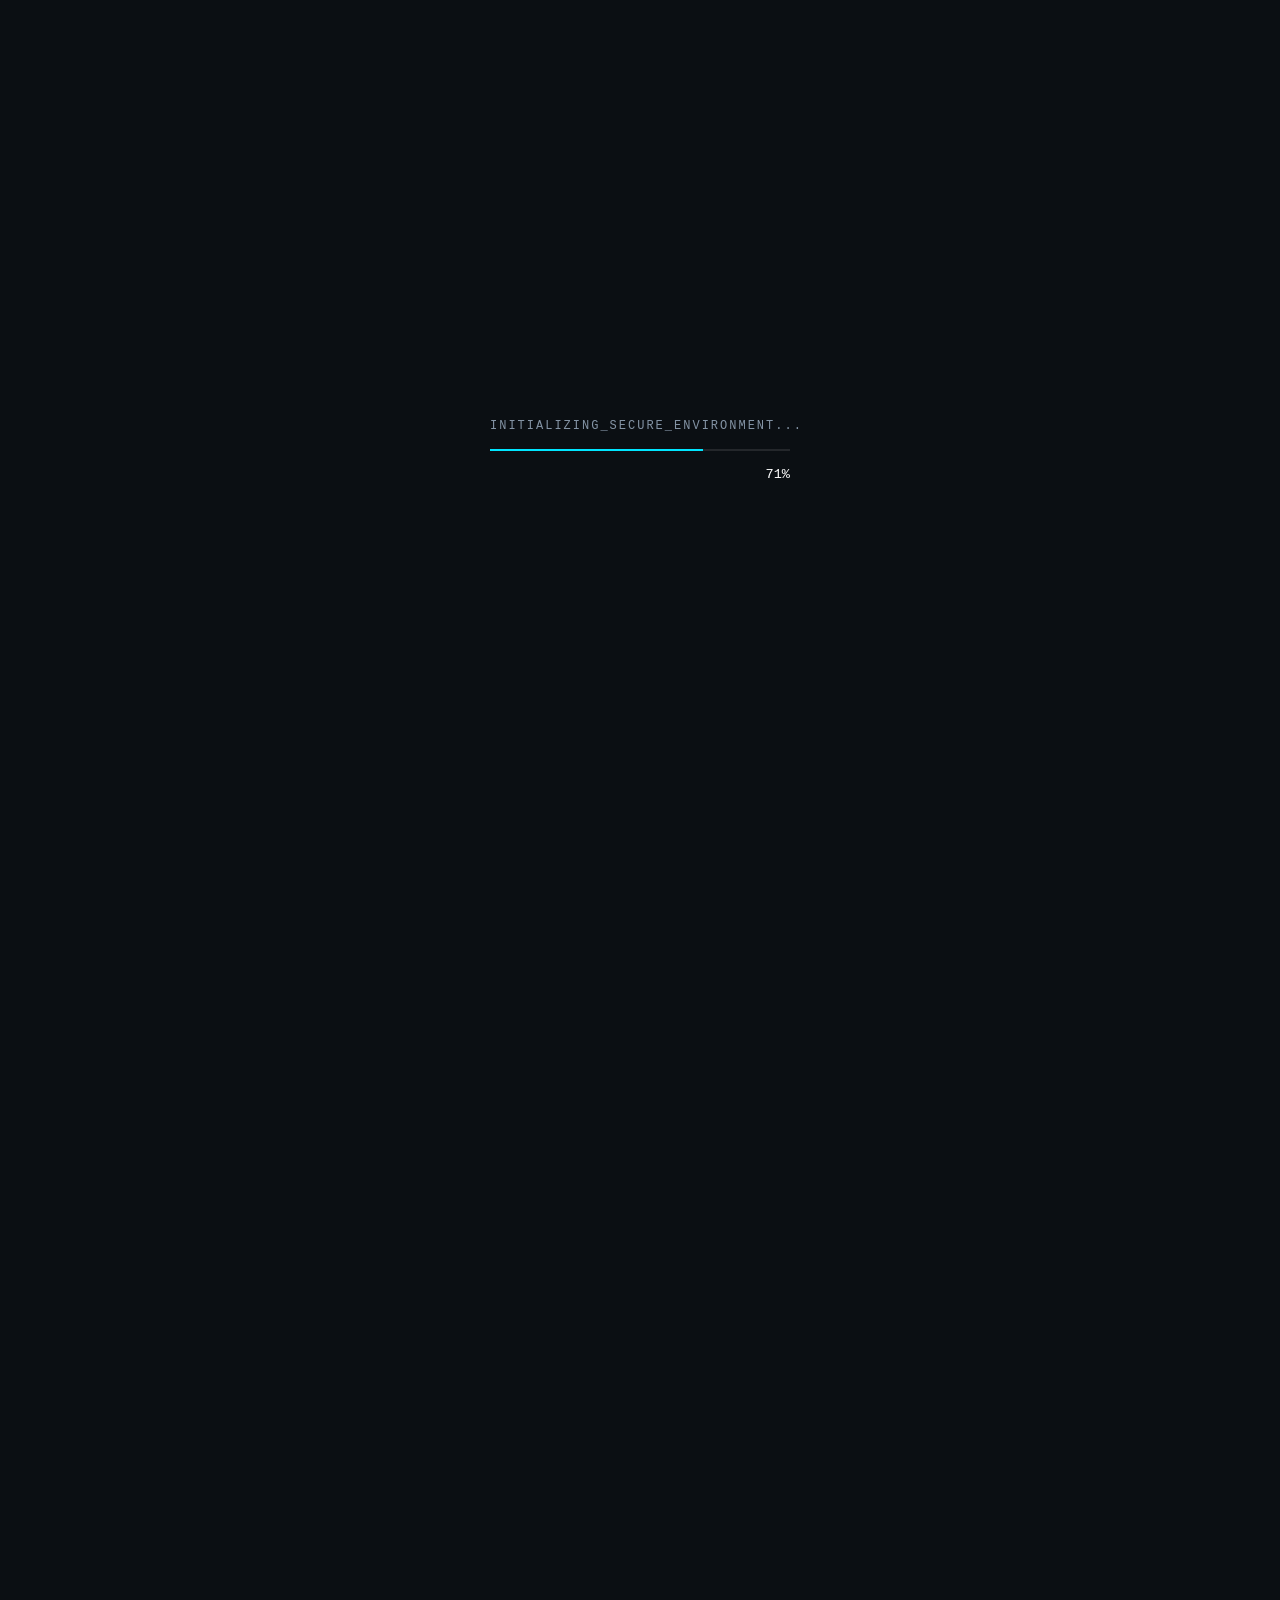
==== commit 2c13d502: "Update login page" ====
--- a/index.html
+++ b/index.html
@@ -1,16 +1,43 @@
 <!DOCTYPE html>
 <html lang="en">
+
 <head>
     <meta charset="UTF-8">
     <meta name="viewport" content="width=device-width, initial-scale=1.0">
-    <title>Ahmed Sobhy | Web Developer & Security Architect</title>
-    
+    <title>Ahmed Sobhy | Full-Stack Web Developer</title>
+
+    <meta name="description" content="Ahmed Sobhy — full-stack web developer in Egypt, building React/Next.js front ends and Node/NestJS backends, with networking fundamentals as a supporting interest.">
+    <meta property="og:title" content="Ahmed Sobhy | Full-Stack Web Developer">
+    <meta property="og:description" content="Full-stack web developer in Egypt, building React/Next.js front ends and Node/NestJS backends, with networking fundamentals as a supporting interest.">
+    <meta property="og:image" content="https://ahmedsobhy28.github.io/portfolio/profile.png">
+    <meta property="og:url" content="https://ahmedsobhy28.github.io/portfolio/">
+    <meta property="og:type" content="website">
+    <meta name="twitter:card" content="summary_large_image">
+    <meta name="twitter:title" content="Ahmed Sobhy | Full-Stack Web Developer">
+    <meta name="twitter:description" content="Full-stack web developer in Egypt, building React/Next.js front ends and Node/NestJS backends, with networking fundamentals as a supporting interest.">
+    <meta name="twitter:image" content="https://ahmedsobhy28.github.io/portfolio/profile.png">
+
     <link rel="icon" href="logo.png" type="image/png">
-    
-    <link href="https://fonts.googleapis.com/css2?family=JetBrains+Mono:wght@400;500&family=Syne:wght@700;800&display=swap" rel="stylesheet">
+    <link rel="canonical" href="https://ahmedsobhy28.github.io/portfolio/">
+
+    <!-- Baseline CSP as a meta tag — GitHub Pages doesn't let us set real HTTP response headers,
+         so this is the closest equivalent available on static hosting. Restricts scripts/styles
+         to self + the CDNs actually used on this page; tighten further if you self-host fonts/JS. -->
+    <meta http-equiv="Content-Security-Policy"
+        content="default-src 'self'; script-src 'self' https://cdnjs.cloudflare.com 'unsafe-inline'; style-src 'self' https://fonts.googleapis.com https://cdnjs.cloudflare.com 'unsafe-inline'; font-src 'self' https://fonts.gstatic.com https://cdnjs.cloudflare.com; img-src 'self' data:; connect-src 'self'; frame-ancestors 'none';">
+
+
+    <link
+        href="https://fonts.googleapis.com/css2?family=JetBrains+Mono:wght@400;500&family=Syne:wght@700;800&display=swap"
+        rel="stylesheet">
     <link rel="stylesheet" href="https://cdnjs.cloudflare.com/ajax/libs/font-awesome/6.4.0/css/all.min.css">
     <link rel="stylesheet" href="css/style.css">
+
+    <!-- Supplementary styles: new subsections (engine-subtitle, credentials), and the compact
+         In_Progress list with a self-contained --accent color per project (via data-theme),
+         independent of css/style.css. Move into css/style.css once you're happy with them. -->
 </head>
+
 <body>
 
     <div id="loader">
@@ -29,30 +56,33 @@
             <a href="#hero">00. ROOT</a>
             <a href="#about">01. ABOUT</a>
             <a href="#engines">02. PROJECTS</a>
-            <a href="#tech">03. TECH</a>
-            <a href="#contact">04. CONTACT</a>
+            <a href="#credentials">03. CREDENTIALS</a>
+            <a href="#tech">04. TECH</a>
+            <a href="#contact">05. CONTACT</a>
+            <a href="dashboard.html">06. DASHBOARD</a>
         </div>
         <div class="mobile-menu-toggle">
             <i class="fa-solid fa-bars"></i>
         </div>
     </nav>
 
-    <div id="main-content" style="opacity: 0; transition: opacity 1s cubic-bezier(0.16, 1, 0.3, 1);">
+    <div id="main-content" class="gen-idx-1">
         <div class="ambient-glow"></div>
 
         <section class="hero-section" id="hero">
-            <div id="canvas-container"></div> 
+            <div id="canvas-container"></div>
             <div class="cyber-wave-container">
                 <svg class="cyber-wave-svg" viewBox="0 0 100 1000" preserveAspectRatio="none">
-                    <path d="M50,0 Q90,50 50,100 T50,200 Q90,250 50,300 T50,400 Q90,450 50,500 T50,600 Q90,650 50,700 T50,800 Q90,850 50,900 T50,1000"
+                    <path
+                        d="M50,0 Q90,50 50,100 T50,200 Q90,250 50,300 T50,400 Q90,450 50,500 T50,600 Q90,650 50,700 T50,800 Q90,850 50,900 T50,1000"
                         fill="none" stroke="var(--accent-cyan)" stroke-width="1.5" />
                 </svg>
             </div>
-            
-            <h1 class="hero-name-bg">AHMED SOBHY</h1> 
-            
+
+            <h1 class="hero-name-bg">AHMED SOBHY</h1>
+
             <div class="hero-image-wrapper">
-                <img src="profile.png" alt="Ahmed Sobhy" class="hero-img"> 
+                <img src="profile.png" alt="Ahmed Sobhy" class="hero-img">
             </div>
 
             <h1 class="hero-name-fg">AHMED SOBHY</h1>
@@ -61,14 +91,16 @@
                 <div class="orbit-icon"><i class="fa-brands fa-python"></i><span>Python</span></div>
                 <div class="orbit-icon">
                     <svg viewBox="0 0 128 128" width="1em" height="1em" fill="currentColor">
-                        <path d="M110.4 86.8c-6 9.6-14.6 17-25 21.6-10.4 4.6-21.8 5.7-33 3.2-11.2-2.5-21.4-8.5-29.6-17.3-8.2-8.8-13.3-20-14.8-32.3-1.5-12.3 0.6-24.8 6.2-36 5.6-11.2 14.5-20.2 25.6-26.2 11.2-6 23.8-8 36.4-5.8 12.6 2.2 24.2 8.6 33.3 18.5l-16.7 18.4c-5.8-6.3-13.3-10.4-21.6-11.8-8.3-1.4-16.7 0-24 4-7.3 4-13.2 10-16.8 17.5-3.6 7.5-4.8 16-3.4 24.3 1.4 8.3 5.6 15.8 11.8 21.4 6.2 5.6 14.2 8.8 22.6 9.2 8.4 0.4 16.8-2 23.8-6.6 7-4.6 12.5-11.3 15.8-19l20.4 10.3c-2.4 5.3-5.6 10.3-9.4 14.7z"/>
+                        <path
+                            d="M110.4 86.8c-6 9.6-14.6 17-25 21.6-10.4 4.6-21.8 5.7-33 3.2-11.2-2.5-21.4-8.5-29.6-17.3-8.2-8.8-13.3-20-14.8-32.3-1.5-12.3 0.6-24.8 6.2-36 5.6-11.2 14.5-20.2 25.6-26.2 11.2-6 23.8-8 36.4-5.8 12.6 2.2 24.2 8.6 33.3 18.5l-16.7 18.4c-5.8-6.3-13.3-10.4-21.6-11.8-8.3-1.4-16.7 0-24 4-7.3 4-13.2 10-16.8 17.5-3.6 7.5-4.8 16-3.4 24.3 1.4 8.3 5.6 15.8 11.8 21.4 6.2 5.6 14.2 8.8 22.6 9.2 8.4 0.4 16.8-2 23.8-6.6 7-4.6 12.5-11.3 15.8-19l20.4 10.3c-2.4 5.3-5.6 10.3-9.4 14.7z" />
                     </svg>
                     <span>C</span>
                 </div>
 
                 <div class="orbit-icon">
                     <svg viewBox="0 0 128 128" width="1em" height="1em" fill="currentColor">
-                        <path d="M57.6 84.5c-7 0-12.7-2.6-17.2-7.8-4.1-4.8-6.1-11-6.1-18.7 0-14 8.2-22.3 22-22.3 7 0 12.5 2.6 16.7 7.7 3.5 4.3 5.3 9.7 5.6 16h11.2c-.4-9.3-3.6-17-9.6-22.9-6.3-6.2-14.3-9.3-24-9.3-11.2 0-20.3 3.9-27.1 11.6-6.7 7.6-10 17.5-10 29.5 0 12.1 3.4 22.1 10.3 29.9 6.8 7.7 15.8 11.5 27 11.5 10 0 18.2-3.2 24.5-9.6 5.8-5.8 8.8-13.3 9.1-22.4H78.8c-.4 6-2.2 11.2-5.6 15.5-4 5.3-9.5 8.1-15.6 8.1zM113.6 53.3h-7.6V46c0-1.8-1.5-3.3-3.3-3.3-1.8 0-3.3 1.5-3.3 3.3v7.3H92c-1.8 0-3.3 1.5-3.3 3.3 0 1.8 1.5 3.3 3.3 3.3h7.4v7.5c0 1.8 1.5 3.3 3.3 3.3 1.8 0 3.3-1.5 3.3-3.3v-7.5h7.6c1.8 0 3.3-1.5 3.3-3.3 0-1.8-1.5-3.3-3.3-3.3zM128 53.3h-7.6V46c0-1.8-1.5-3.3-3.3-3.3-1.8 0-3.3 1.5-3.3 3.3v7.3h-7.4c-1.8 0-3.3 1.5-3.3 3.3 0 1.8 1.5 3.3 3.3 3.3h7.4v7.5c0 1.8 1.5 3.3 3.3 3.3 1.8 0 3.3-1.5 3.3-3.3v-7.5h7.6c1.8 0 3.3-1.5 3.3-3.3 0-1.8-1.5-3.3-3.3-3.3z"/>
+                        <path
+                            d="M57.6 84.5c-7 0-12.7-2.6-17.2-7.8-4.1-4.8-6.1-11-6.1-18.7 0-14 8.2-22.3 22-22.3 7 0 12.5 2.6 16.7 7.7 3.5 4.3 5.3 9.7 5.6 16h11.2c-.4-9.3-3.6-17-9.6-22.9-6.3-6.2-14.3-9.3-24-9.3-11.2 0-20.3 3.9-27.1 11.6-6.7 7.6-10 17.5-10 29.5 0 12.1 3.4 22.1 10.3 29.9 6.8 7.7 15.8 11.5 27 11.5 10 0 18.2-3.2 24.5-9.6 5.8-5.8 8.8-13.3 9.1-22.4H78.8c-.4 6-2.2 11.2-5.6 15.5-4 5.3-9.5 8.1-15.6 8.1zM113.6 53.3h-7.6V46c0-1.8-1.5-3.3-3.3-3.3-1.8 0-3.3 1.5-3.3 3.3v7.3H92c-1.8 0-3.3 1.5-3.3 3.3 0 1.8 1.5 3.3 3.3 3.3h7.4v7.5c0 1.8 1.5 3.3 3.3 3.3 1.8 0 3.3-1.5 3.3-3.3v-7.5h7.6c1.8 0 3.3-1.5 3.3-3.3 0-1.8-1.5-3.3-3.3-3.3zM128 53.3h-7.6V46c0-1.8-1.5-3.3-3.3-3.3-1.8 0-3.3 1.5-3.3 3.3v7.3h-7.4c-1.8 0-3.3 1.5-3.3 3.3 0 1.8 1.5 3.3 3.3 3.3h7.4v7.5c0 1.8 1.5 3.3 3.3 3.3 1.8 0 3.3-1.5 3.3-3.3v-7.5h7.6c1.8 0 3.3-1.5 3.3-3.3 0-1.8-1.5-3.3-3.3-3.3z" />
                     </svg>
                     <span>C++</span>
                 </div>
@@ -76,14 +108,14 @@
                 <div class="orbit-icon"><i class="fa-brands fa-html5"></i><span>HTML</span></div>
                 <div class="orbit-icon"><i class="fa-brands fa-css3-alt"></i><span>CSS</span></div>
                 <div class="orbit-icon"><i class="fa-brands fa-js"></i><span>JS</span></div>
-                <div class="orbit-icon"><i class="fa-solid fa-shield-halved"></i><span>Sec Layer</span></div>
+                <div class="orbit-icon"><i class="fa-brands fa-react"></i><span>React</span></div>
             </div>
 
             <div class="scroll-indicator"><span>SCROLL_</span></div>
         </section>
 
         <div class="content-wrapper">
-            
+
             <section id="about" class="about-section">
                 <div class="section-header">
                     <h2 class="section-title">01 // System_Bio</h2>
@@ -91,27 +123,40 @@
                 </div>
                 <div class="about-grid">
                     <div class="about-text">
-                        <p>I am a 22-year-old software engineer and web developer based in Egypt. Currently advancing my technical foundation at Borg El Arab Technological University, I specialize in bridging the gap between high-performance web development and robust cybersecurity architecture.</p>
-                        <p>My approach centers on writing clean, production-ready code while maintaining defense-in-depth networking protocols to ensure applications are not just functional, but highly secure.</p>
+                        <p>I'm a 22-year-old full-stack web developer from Egypt, currently studying at Borg El Arab
+                            Technological University. Most of my time goes into building complete web products — React/Next.js
+                            front ends backed by Node/NestJS APIs and real databases — end to end, from UI to deployment.</p>
+                        <p>Most of what's below started as a class project or something I got curious about and kept
+                            pushing on: a graduation project with 3D drug models, a QR generator I still tweak on
+                            weekends, a produce delivery storefront I'm building for a real local store.</p>
+                        <p>Alongside the web work, I keep a structured networking/security track running in the
+                            background — Network+, subnetting, CCNA (via Jeremy's IT Lab), and Linux fundamentals — mostly
+                            so I understand how the systems I build can be attacked, and design them to hold up better
+                            because of it.</p>
                         <ul class="sys-specs">
                             <li><i class="fa-solid fa-terminal"></i> <span>Status:</span> Online & Compiling</li>
                             <li><i class="fa-solid fa-server"></i> <span>OS_Env:</span> Linux / Ubuntu Core</li>
-                            <li><i class="fa-solid fa-shield"></i> <span>Current_Focus:</span> Full-Stack Dev & CISSP/CCNA Frameworks</li>
+                            <li><i class="fa-solid fa-code"></i> <span>Current_Focus:</span> Full-Stack Web Dev
+                                (React / Next.js / NestJS)</li>
                         </ul>
                     </div>
-                    
+
                     <div class="timeline">
+                        <div class="time-node">
+                            <h4>Borg El Arab Technological University</h4>
+                            <p>Full-Stack Web Development & Academics</p>
+                        </div>
+                        <div class="time-node">
+                            <h4>McKinsey Forward</h4>
+                            <p>Professional Leadership & Core Skills</p>
+                        </div>
                         <div class="time-node">
                             <h4>InfoSec4TC</h4>
                             <p>Cybersecurity Specialist Program</p>
                         </div>
                         <div class="time-node">
-                            <h4>Borg El Arab Technological University</h4>
-                            <p>Advanced System Deployment & Academics</p>
-                        </div>
-                        <div class="time-node">
-                            <h4>McKinsey Forward</h4>
-                            <p>Professional Leadership & Core Skills</p>
+                            <h4>Networking & Security Track</h4>
+                            <p>Network+, CCNA, Linux, Cisco NetAcad — In Progress</p>
                         </div>
                     </div>
                 </div>
@@ -122,199 +167,573 @@
                     <h2 class="section-title">02 // Deployed_Engines</h2>
                     <div class="header-line"></div>
                 </div>
-                
+
+                <h3 class="engine-subtitle"><i class="fa-solid fa-layer-group"></i> Full-Stack Platforms</h3>
                 <div class="project-grid">
-
-                    <div class="project-card reveal-node">
-                        <div class="project-label">
-                            <i class="fas fa-shield-halved"></i> SEC_PROTOCOL
-                        </div>
-                        <div class="card-icon" style="color: var(--accent-green);"><i class="fas fa-route"></i></div>
+<!-- Medical interactive web application -->
+                    <div class="project-card" data-theme="cyan">
+                        <div class="card-interactive-bg"></div>
+                        <div class="project-label"><i class="fa-solid fa-heart-pulse"></i> HEALTHCARE</div>
+                        <div class="card-icon"><i class="fa-solid fa-vr-cardboard"></i></div>
+                        <div class="card-content">
+                            <h3>MediTrust Core</h3>
+                            <div class="card-tags"><span>React</span><span>Three.js</span><span>Node</span></div>
+                            <p>Full-scale graduation web application featuring 3D interactive drug models and integrated
+                                QR code scanning architecture for authenticated medical tracking.</p>
+                            <div class="card-links">
+                                <a href="http://meditrust.scienceontheweb.net/" class="card-link">View Engine <i
+                                        class="fa-solid fa-arrow-right"></i></a>
+                                <a href="https://github.com/AhmedSobhy28/MediTrust-Core" target="_blank" rel="noopener noreferrer"
+                                    class="card-link card-link-secondary"><i class="fa-brands fa-github"></i> View Code</a>
+                            </div>
+                        </div>
+                    </div>
+<!-- Students Management System -->
+                    <div class="project-card" data-theme="purple">
+                        <div class="card-interactive-bg"></div>
+                        <div class="project-label"><i class="fa-solid fa-graduation-cap"></i> EDUCATION</div>
+                        <div class="card-icon"><i class="fa-solid fa-users-rectangle"></i></div>
+                        <div class="card-content">
+                            <h3>Borg El Arab - SMS</h3>
+                            <div class="card-tags"><span>Java</span><span>SQL</span><span>Dashboard</span></div>
+                            <p>A robust, high-efficiency Student Management System. Handles deep database structures and
+                                dynamic front-end reporting.</p>
+                            <div class="card-links">
+                                <a href="student-system/index.html" class="card-link">View Engine <i
+                                        class="fa-solid fa-arrow-right"></i></a>
+                                <a href="https://github.com/AhmedSobhy28/student-system" target="_blank" rel="noopener noreferrer"
+                                    class="card-link card-link-secondary"><i class="fa-brands fa-github"></i> View Code</a>
+                            </div>
+                        </div>
+                    </div>
+<!-- Dynamic QR Code Generator -->
+                    <div class="project-card" data-theme="blue">
+                        <div class="card-interactive-bg"></div>
+                        <div class="project-label"><i class="fa-solid fa-qrcode"></i> UTILITY</div>
+                        <div class="card-icon"><i class="fa-solid fa-qrcode"></i></div>
+                        <div class="card-content">
+                            <h3>Dynamic QR Generator</h3>
+                            <div class="card-tags"><span>Next.js</span><span>React</span><span>Tailwind</span></div>
+                            <p>A high-performance, full-stack QR code generation tool featuring custom aesthetic designs, dynamic analytics tracking, and backend endpoints.</p>
+                            <div class="card-links">
+                                <a href="https://dynamic-qr-gen-zeta.vercel.app/" class="card-link">View Engine <i class="fa-solid fa-arrow-right"></i></a>
+                                <a href="https://github.com/AhmedSobhy28/dynamic-qr-gen" target="_blank" rel="noopener noreferrer"
+                                    class="card-link card-link-secondary"><i class="fa-brands fa-github"></i> View Code</a>
+                            </div>
+                        </div>
+                    </div>
+                </div>
+
+                <h3 class="engine-subtitle"><i class="fa-solid fa-cubes"></i> Systems & Graphics</h3>
+                <div class="project-grid">
+<!-- Asma Allah Al-Husna interactive web app-->
+                    <div class="project-card" data-theme="gold">
+                        <div class="card-interactive-bg"></div>
+                        <div class="project-label"><i class="fa-solid fa-star"></i> FEATURED_ENGINE</div>
+                        <div class="card-icon"><i class="fa-solid fa-moon"></i></div>
+                        <div class="card-content">
+                            <h3>Asma Allah Al-Husna</h3>
+                            <div class="card-tags">
+                                <span>3D Galaxy UI</span><span>Vanilla JS</span><span>html2canvas</span><span>Physics
+                                    Engine</span>
+                            </div>
+                            <p>A fully immersive, responsive web application featuring a custom-built 3D Solar System
+                                (Milky Way) physics engine using pure CSS/JS. Includes an interactive journey map and a
+                                canvas-based image generator for social sharing.</p>
+                            <div class="card-links">
+                                <a href="https://ahmedsobhy28.github.io/Asma-Allah-Husna-Interactive/" target="_blank" rel="noopener noreferrer"
+                                    class="card-link">View Engine <i class="fa-solid fa-arrow-right"></i></a>
+                                <a href="https://github.com/AhmedSobhy28/Asma-Allah-Husna-Interactive" target="_blank" rel="noopener noreferrer"
+                                    class="card-link card-link-secondary"><i class="fa-brands fa-github"></i> View Code</a>
+                            </div>
+                        </div>
+                    </div>
+<!-- Data Analysis for Small Companies -->
+                    <div class="project-card" data-theme="pink">
+                        <div class="card-interactive-bg"></div>
+                        <div class="project-label"><i class="fa-solid fa-chart-pie"></i> DATA</div>
+                        <div class="card-icon"><i class="fa-solid fa-chart-line"></i></div>
+                        <div class="card-content">
+                            <h3>Data Analysis for Small Companies</h3>
+                            <div class="card-tags"><span>Analytics</span><span>Python</span><span>SQL</span></div>
+                            <p>A comprehensive data visualization and analysis suite designed to help small businesses
+                                track metrics, optimize workflows, and generate actionable insights.</p>
+                            <div class="card-links">
+                                <a href="data-analysis/index.html" class="card-link">View Engine <i
+                                        class="fa-solid fa-arrow-right"></i></a>
+                                <a href="https://github.com/AhmedSobhy28/data-analysis" target="_blank" rel="noopener noreferrer"
+                                    class="card-link card-link-secondary"><i class="fa-brands fa-github"></i> View Code</a>
+                            </div>
+                        </div>
+                    </div>
+                </div>
+
+                <h3 class="engine-subtitle"><i class="fa-solid fa-toolbox"></i> Utilities</h3>
+                <div class="project-grid">
+<!-- Atmosphere weather application -->
+                    <div class="project-card" data-theme="teal">
+                        <div class="card-interactive-bg"></div>
+                        <div class="project-label"><i class="fa-solid fa-cloud"></i> WEATHER</div>
+                        <div class="card-icon"><i class="fa-solid fa-cloud-bolt"></i></div>
+                        <div class="card-content">
+                            <h3>Atmospheric Data App</h3>
+                            <div class="card-tags"><span>REST API</span><span>Async Logic</span></div>
+                            <p>Advanced weather application processing real-time telemetry. Coupled with a custom Data
+                                Analysis tool for high-performance sorting.</p>
+                            <div class="card-links">
+                                <a href="weather-app/index.html" class="card-link">View Engine <i
+                                        class="fa-solid fa-arrow-right"></i></a>
+                                <a href="https://github.com/AhmedSobhy28/weather-app" target="_blank" rel="noopener noreferrer"
+                                    class="card-link card-link-secondary"><i class="fa-brands fa-github"></i> View Code</a>
+                            </div>
+                        </div>
+                    </div>
+                </div>
+
+                <h3 class="engine-subtitle"><i class="fa-solid fa-shield-halved"></i> Security Engines</h3>
+                <div class="project-grid">
+<!-- Websites Security Checker -->
+                    <div class="project-card" data-theme="lime">
+                        <div class="card-interactive-bg"></div>
+                        <div class="project-label"><i class="fa-solid fa-lock"></i> CYBERSEC</div>
+                        <div class="card-icon"><i class="fa-solid fa-user-secret"></i></div>
+                        <div class="card-content">
+                            <h3>Websites Security Checker</h3>
+                            <div class="card-tags">
+                                <span>Python</span><span>Networking</span><span>Auditing</span>
+                            </div>
+                            <p>Automated vulnerability scanning tool that audits target websites for common security
+                                misconfigurations — missing security headers (CSP, HSTS, X-Frame-Options), outdated TLS/SSL
+                                configs, exposed directory listings, and basic XSS/SQLi surface checks — then generates a
+                                structured diagnostic report.</p>
+                            <div class="card-links">
+                                <a href="Web-Security-Checker/index.html" class="card-link">View Engine <i
+                                        class="fa-solid fa-arrow-right"></i></a>
+                                <!-- TODO: swap in the real repo URL if this project's code lives in its own repo -->
+                                <a href="https://github.com/AhmedSobhy28/Web-Security-Checker" target="_blank" rel="noopener noreferrer"
+                                    class="card-link card-link-secondary"><i class="fa-brands fa-github"></i> View Code</a>
+                            </div>
+                        </div>
+                    </div>
+<!-- Cyber Security Roadmap -->
+                    <div class="project-card" data-theme="green">
+                        <div class="card-interactive-bg"></div>
+                        <div class="project-label"><i class="fas fa-shield-halved"></i> SEC_PROTOCOL</div>
+                        <div class="card-icon"><i class="fas fa-route"></i></div>
                         <div class="card-content">
                             <h3>Cyber Security Roadmap</h3>
                             <div class="card-tags">
-                                <span style="color: var(--accent-green); border-color: var(--accent-green); background: rgba(0, 255, 102, 0.05);">InfoSec</span>
-                                <span style="color: var(--accent-green); border-color: var(--accent-green); background: rgba(0, 255, 102, 0.05);">Roadmap</span>
-                                <span style="color: var(--accent-green); border-color: var(--accent-green); background: rgba(0, 255, 102, 0.05);">UI/UX</span>
-                            </div>
-                            <p>A comprehensive, interactive roadmap guiding users from zero knowledge to defending real systems and landing their first security role. Features a structured 30-week, 7-phase timeline with interactive terminal elements.</p>
-                            <a href="https://cybersec-roadmap-kappa.vercel.app/" target="_blank" class="card-link" style="color: var(--accent-green);">
-                                View Engine <i class="fa-solid fa-arrow-right"></i>
-                            </a>
-                        </div>
-                    </div>
-                    
-                    <div class="project-card">
-                        <div class="project-label"><i class="fa-solid fa-heart-pulse"></i> HEALTHCARE</div>
-                        <div class="card-icon"><i class="fa-solid fa-vr-cardboard"></i></div>
-                        <div class="card-content">
-                            <h3>MediTrust Core</h3>
-                            <div class="card-tags"><span>React</span><span>Three.js</span><span>Node</span></div>
-                            <p>Full-scale graduation web application featuring 3D interactive drug models and integrated QR code scanning architecture for authenticated medical tracking.</p>
-                            <a href="ParmaScure/index.html" class="card-link">View Engine <i class="fa-solid fa-arrow-right"></i></a>
-                        </div>
-                    </div>
-
-                    <div class="project-card">
-                        <div class="project-label"><i class="fa-solid fa-shield-halved"></i> SECURITY</div>
-                        <div class="card-icon"><i class="fa-solid fa-shield-virus"></i></div>
-                        <div class="card-content">
-                            <h3>ParmaScure</h3>
-                            <div class="card-tags"><span>Cybersec</span><span>Python</span><span>Networking</span></div>
-                            <p>Advanced security framework deployment. Focused on rigorous technical architecture and defense-in-depth networking protocols.</p>
-                            <a href="ParmaScure/index.html" class="card-link">View Engine <i class="fa-solid fa-arrow-right"></i></a>
-                        </div>
-                    </div>
-
-                    <div class="project-card">
-                        <div class="project-label"><i class="fa-solid fa-graduation-cap"></i> EDUCATION</div>
-                        <div class="card-icon"><i class="fa-solid fa-users-rectangle"></i></div>
-                        <div class="card-content">
-                            <h3>Borg El Arab - SMS</h3>
-                            <div class="card-tags"><span>Java</span><span>SQL</span><span>Dashboard</span></div>
-                            <p>A robust, high-efficiency Student Management System. Handles deep database structures and dynamic front-end reporting.</p>
-                            <a href="student-system/index.html" class="card-link">View Engine <i class="fa-solid fa-arrow-right"></i></a>
-                        </div>
-                    </div>
-
-                    <div class="project-card">
-                        <div class="project-label"><i class="fa-solid fa-cloud"></i> WEATHER</div>
-                        <div class="card-icon"><i class="fa-solid fa-cloud-bolt"></i></div>
-                        <div class="card-content">
-                            <h3>Atmospheric Data App</h3>
-                            <div class="card-tags"><span>REST API</span><span>Async Logic</span></div>
-                            <p>Advanced weather application processing real-time telemetry. Coupled with a custom Data Analysis tool for high-performance sorting.</p>
-                            <a href="weather-app/index.html" class="card-link">View Engine <i class="fa-solid fa-arrow-right"></i></a>
-                        </div>
-                    </div>
-
-                    <div class="project-card">
+                                <span>InfoSec</span><span>Roadmap</span><span>UI/UX</span>
+                            </div>
+                            <p>A comprehensive, interactive roadmap guiding users from zero knowledge to defending real
+                                systems and landing their first security role. Features a structured 30-week, 7-phase
+                                timeline with interactive terminal elements.</p>
+                            <div class="card-links">
+                                <a href="https://cybersec-roadmap-kappa.vercel.app/" target="_blank" rel="noopener noreferrer" class="card-link">View
+                                    Engine <i class="fa-solid fa-arrow-right"></i></a>
+                                <a href="https://github.com/AhmedSobhy28/cybersec-roadmap" target="_blank" rel="noopener noreferrer"
+                                    class="card-link card-link-secondary"><i class="fa-brands fa-github"></i> View Code</a>
+                            </div>
+                        </div>
+                    </div>
+<!-- BugsBunny Hardware -->
+                    <div class="project-card" data-theme="orange">
+                        <div class="card-interactive-bg"></div>
                         <div class="project-label"><i class="fa-solid fa-microchip"></i> HARDWARE</div>
                         <div class="card-icon"><i class="fa-brands fa-raspberry-pi"></i></div>
                         <div class="card-content">
                             <h3>BugsBunny Hardware</h3>
                             <div class="card-tags"><span>Raspberry Pi</span><span>Linux</span></div>
                             <p>Specialized cybersecurity integration built on top of Raspberry Pi hardware, functioning as a lightweight, deployable network auditing node.</p>
-                            <a href="#" class="card-link">View Engine <i class="fa-solid fa-arrow-right"></i></a>
-                        </div>
-                    </div>
-
-                    <div class="project-card">
-                        <div class="project-label"><i class="fa-solid fa-chart-pie"></i> DATA</div>
-                        <div class="card-icon"><i class="fa-solid fa-chart-line"></i></div>
-                        <div class="card-content">
-                            <h3>Data Analysis for Small Companies</h3>
-                            <div class="card-tags"><span>Analytics</span><span>Python</span><span>SQL</span></div>
-                            <p>A comprehensive data visualization and analysis suite designed to help small businesses track metrics, optimize workflows, and generate actionable insights.</p>
-                            <a href="data-analysis/index.html" class="card-link">View Engine <i class="fa-solid fa-arrow-right"></i></a>
-                        </div>
-                    </div>
-
-                    <div class="project-card">
-                        <div class="project-label"><i class="fa-solid fa-laptop-file"></i> E-LEARNING</div>
-                        <div class="card-icon"><i class="fa-solid fa-book-open-reader"></i></div>
-                        <div class="card-content">
-                            <h3>Courses Website</h3>
-                            <div class="card-tags"><span>Full-Stack</span><span>Database</span><span>UI/UX</span></div>
-                            <p>A dynamic educational platform for hosting, browsing, and managing online courses, featuring user authentication and progress tracking.</p>
-                            <a href="#" class="card-link">View Engine <i class="fa-solid fa-arrow-right"></i></a>
-                        </div>
-                    </div>
-
-                    <div class="project-card">
-                        <div class="project-label"><i class="fa-solid fa-gamepad"></i> GAMEDEV</div>
-                        <div class="card-icon"><i class="fa-solid fa-ghost"></i></div>
-                        <div class="card-content">
-                            <h3>Mario Game Replica</h3>
-                            <div class="card-tags"><span>JavaScript</span><span>Canvas</span><span>Physics</span></div>
-                            <p>A fully functional browser-based platformer recreating the core mechanics, collision detection, and physics of the classic Mario game.</p>
-                            <a href="#" class="card-link">View Engine <i class="fa-solid fa-arrow-right"></i></a>
-                        </div>
-                    </div>
-
-                    <div class="project-card">
-                        <div class="project-label"><i class="fa-solid fa-lock"></i> CYBERSEC</div>
-                        <div class="card-icon"><i class="fa-solid fa-user-secret"></i></div>
-                        <div class="card-content">
-                            <h3>Websites Security Checker</h3>
-                            <div class="card-tags"><span>Python</span><span>Networking</span><span>Auditing</span></div>
-                            <p>An automated vulnerability scanning tool that analyzes target websites for common security misconfigurations and generates diagnostic reports.</p>
-                            <a href="#" class="card-link">View Engine <i class="fa-solid fa-arrow-right"></i></a>
-                        </div>
-                    </div>
-
-                    <div class="project-card">
-                        <div class="project-label"><i class="fa-solid fa-clipboard-user"></i> MANAGEMENT</div>
-                        <div class="card-icon"><i class="fa-solid fa-id-card-clip"></i></div>
-                        <div class="card-content">
-                            <h3>College Attendance System</h3>
-                            <div class="card-tags"><span>Backend</span><span>Database</span><span>Auth</span></div>
-                            <p>An institutional management system for faculty to digitally log, track, and export student attendance records securely.</p>
-                            <a href="#" class="card-link">View Engine <i class="fa-solid fa-arrow-right"></i></a>
-                        </div>
+                            <div class="card-links">
+                                <a href="BugsBunny/index.html" class="card-link">View Engine <i class="fa-solid fa-arrow-right"></i></a>
+                                <!-- TODO: swap in the real repo URL if this project's code lives in its own repo -->
+                                <a href="https://github.com/AhmedSobhy28/BugsBunny" target="_blank" rel="noopener noreferrer"
+                                    class="card-link card-link-secondary"><i class="fa-brands fa-github"></i> View Code</a>
+                            </div>
+                        </div>
+                    </div>
+                </div>
+            </section>
+
+            <section id="upcoming" class="engines-section">
+                <div class="section-header">
+                    <h2 class="section-title">02.1 // In_Progress</h2>
+                    <div class="header-line"></div>
+                </div>
+
+                <h3 class="engine-subtitle"><i class="fa-solid fa-code-branch"></i> Active Builds</h3>
+                <div class="upcoming-list">
+<!-- LogSentry: Mini SIEM / log aggregation dashboard -->
+                    <div class="upcoming-item" data-theme="siem">
+                        <div class="upcoming-icon"><i class="fa-solid fa-list-check"></i></div>
+                        <div class="upcoming-main">
+                            <div class="upcoming-title-row">
+                                <h4>LogSentry</h4>
+                                <div class="card-tags"><span>Node.js</span><span>PostgreSQL</span><span>Log Analysis</span></div>
+                            </div>
+                            <p>Mini SIEM-style dashboard aggregating logs from multiple sources and flagging suspicious
+                                patterns — brute force attempts, off-hour access — with real-time alerting.</p>
+                            <!-- data-progress: update this % as the build actually moves forward -->
+                            <div class="progress-row">
+                                <div class="progress-track"><div class="progress-fill" data-progress="30"></div></div>
+                                <span class="progress-percent">30%</span>
+                            </div>
+                        </div>
+                        <div class="upcoming-status"><i class="fa-solid fa-clock"></i> Coming Soon</div>
+                    </div>
+<!-- AuthGuard: JWT/OAuth authentication microservice -->
+                    <div class="upcoming-item" data-theme="auth">
+                        <div class="upcoming-icon"><i class="fa-solid fa-user-shield"></i></div>
+                        <div class="upcoming-main">
+                            <div class="upcoming-title-row">
+                                <h4>AuthGuard</h4>
+                                <div class="card-tags"><span>NestJS</span><span>JWT</span><span>RBAC</span></div>
+                            </div>
+                            <p>Reusable auth microservice with JWT + refresh token rotation, rate-limited login attempts,
+                                RBAC, and full audit logging — a hardened auth layer for other projects.</p>
+                            <div class="progress-row">
+                                <div class="progress-track"><div class="progress-fill" data-progress="45"></div></div>
+                                <span class="progress-percent">45%</span>
+                            </div>
+                        </div>
+                        <div class="upcoming-status"><i class="fa-solid fa-clock"></i> Coming Soon</div>
+                    </div>
+<!-- NetWatch: Network traffic analyzer / packet sniffer dashboard -->
+                    <div class="upcoming-item" data-theme="netsec">
+                        <div class="upcoming-icon"><i class="fa-solid fa-tower-broadcast"></i></div>
+                        <div class="upcoming-main">
+                            <div class="upcoming-title-row">
+                                <h4>NetWatch</h4>
+                                <div class="card-tags"><span>Python</span><span>Scapy</span><span>Dashboard</span></div>
+                            </div>
+                            <p>Live network traffic analyzer using Scapy, paired with a dashboard for traffic patterns,
+                                active connections, and basic anomaly alerts — alongside the CCNA/Network+ track.</p>
+                            <div class="progress-row">
+                                <div class="progress-track"><div class="progress-fill" data-progress="20"></div></div>
+                                <span class="progress-percent">20%</span>
+                            </div>
+                        </div>
+                        <div class="upcoming-status"><i class="fa-solid fa-clock"></i> Coming Soon</div>
+                    </div>
+<!-- Smart Study Planner -->
+                    <div class="upcoming-item" data-theme="cobalt">
+                        <div class="upcoming-icon"><i class="fa-solid fa-calendar-check"></i></div>
+                        <div class="upcoming-main">
+                            <div class="upcoming-title-row">
+                                <h4>Smart Study Planner</h4>
+                                <div class="card-tags"><span>NestJS</span><span>PostgreSQL</span><span>Prisma</span></div>
+                            </div>
+                            <p>Full-stack study scheduling platform (pnpm monorepo, 23 REST endpoints) with a three-phase
+                                scheduling engine: weighted priority scoring, SM-2 spaced repetition, greedy slot assignment.</p>
+                            <div class="progress-row">
+                                <div class="progress-track"><div class="progress-fill" data-progress="65"></div></div>
+                                <span class="progress-percent">65%</span>
+                            </div>
+                        </div>
+                        <div class="upcoming-status"><i class="fa-solid fa-clock"></i> Coming Soon</div>
+                    </div>
+<!-- Fresh Produce Delivery -->
+                    <div class="upcoming-item" data-theme="forest">
+                        <div class="upcoming-icon"><i class="fa-solid fa-truck-fast"></i></div>
+                        <div class="upcoming-main">
+                            <div class="upcoming-title-row">
+                                <h4>Fresh Produce Delivery</h4>
+                                <div class="card-tags"><span>React</span><span>NestJS</span><span>Prisma</span></div>
+                            </div>
+                            <p>A dedicated produce delivery platform for a single Alexandria store — React/Vite/TypeScript
+                                frontend, NestJS/PostgreSQL backend. A real single-vendor storefront, not a marketplace.</p>
+                            <div class="progress-row">
+                                <div class="progress-track"><div class="progress-fill" data-progress="50"></div></div>
+                                <span class="progress-percent">50%</span>
+                            </div>
+                        </div>
+                        <div class="upcoming-status"><i class="fa-solid fa-clock"></i> Coming Soon</div>
+                    </div>
+                </div>
+
+                <h3 class="engine-subtitle"><i class="fa-solid fa-lightbulb"></i> Backlog / Ideas</h3>
+                <div class="upcoming-list upcoming-list-backlog">
+<!-- CineTrack: frontend-only watchlist app -->
+                    <div class="upcoming-item" data-theme="red">
+                        <div class="upcoming-icon"><i class="fa-solid fa-clapperboard"></i></div>
+                        <div class="upcoming-main">
+                            <div class="upcoming-title-row">
+                                <h4>CineTrack</h4>
+                                <div class="card-tags"><span>React</span><span>TMDB API</span><span>Frontend</span></div>
+                            </div>
+                            <p>A frontend-only movie & TV watchlist — search via the TMDB API, track watched/plan-to-watch
+                                status, and persist everything in localStorage. No backend, pure client-side.</p>
+                        </div>
+                        <div class="upcoming-status"><i class="fa-solid fa-lightbulb"></i> Idea</div>
+                    </div>
+<!-- InvoiceFlow: full-stack freelance tracker -->
+                    <div class="upcoming-item" data-theme="emerald">
+                        <div class="upcoming-icon"><i class="fa-solid fa-file-invoice-dollar"></i></div>
+                        <div class="upcoming-main">
+                            <div class="upcoming-title-row">
+                                <h4>InvoiceFlow</h4>
+                                <div class="card-tags"><span>React</span><span>NestJS</span><span>PostgreSQL</span></div>
+                            </div>
+                            <p>Full-stack freelance time & invoice tracker — log billable hours per client and generate
+                                PDF invoices automatically from the tracked time.</p>
+                        </div>
+                        <div class="upcoming-status"><i class="fa-solid fa-lightbulb"></i> Idea</div>
+                    </div>
+<!-- DevAnswers: full-stack Q&A platform -->
+                    <div class="upcoming-item" data-theme="indigo">
+                        <div class="upcoming-icon"><i class="fa-solid fa-comments"></i></div>
+                        <div class="upcoming-main">
+                            <div class="upcoming-title-row">
+                                <h4>DevAnswers</h4>
+                                <div class="card-tags"><span>Next.js</span><span>NestJS</span><span>PostgreSQL</span></div>
+                            </div>
+                            <p>A Stack Overflow-style Q&A platform — threaded answers, upvotes, tags, and reputation, built
+                                full-stack with a Next.js frontend and NestJS API.</p>
+                        </div>
+                        <div class="upcoming-status"><i class="fa-solid fa-lightbulb"></i> Idea</div>
+                    </div>
+<!-- PenTest Report Generator: Python automation -->
+                    <div class="upcoming-item" data-theme="amber">
+                        <div class="upcoming-icon"><i class="fa-solid fa-file-shield"></i></div>
+                        <div class="upcoming-main">
+                            <div class="upcoming-title-row">
+                                <h4>PenTest Report Generator</h4>
+                                <div class="card-tags"><span>Python</span><span>Jinja2</span><span>Automation</span></div>
+                            </div>
+                            <p>A Python tool that takes raw scan findings (from tools like the Web Security Checker) and
+                                turns them into a polished, client-ready PDF report.</p>
+                        </div>
+                        <div class="upcoming-status"><i class="fa-solid fa-lightbulb"></i> Idea</div>
+                    </div>
+<!-- ExpenseSnap: Python + OCR -->
+                    <div class="upcoming-item" data-theme="crimson">
+                        <div class="upcoming-icon"><i class="fa-solid fa-receipt"></i></div>
+                        <div class="upcoming-main">
+                            <div class="upcoming-title-row">
+                                <h4>ExpenseSnap</h4>
+                                <div class="card-tags"><span>Python</span><span>Flask</span><span>OCR</span></div>
+                            </div>
+                            <p>A personal expense tracker with receipt photo upload — Tesseract OCR pulls out the amount
+                                and merchant automatically instead of manual entry.</p>
+                        </div>
+                        <div class="upcoming-status"><i class="fa-solid fa-lightbulb"></i> Idea</div>
+                    </div>
+<!-- StockKeeper: Java desktop app -->
+                    <div class="upcoming-item" data-theme="violet">
+                        <div class="upcoming-icon"><i class="fa-solid fa-boxes-stacked"></i></div>
+                        <div class="upcoming-main">
+                            <div class="upcoming-title-row">
+                                <h4>StockKeeper</h4>
+                                <div class="card-tags"><span>Java</span><span>JavaFX</span><span>MySQL</span></div>
+                            </div>
+                            <p>A desktop inventory & point-of-sale app for small shops — JavaFX UI backed by MySQL, with
+                                barcode lookup and low-stock alerts.</p>
+                        </div>
+                        <div class="upcoming-status"><i class="fa-solid fa-lightbulb"></i> Idea</div>
+                    </div>
+<!-- Closes the backlog grid: links to the dedicated backlog page, which lists every idea in
+     full detail and lets visitors submit one of their own. -->
+                    <a href="backlog.html" class="suggest-idea-card">
+                        <i class="fa-solid fa-arrow-up-right-from-square"></i>
+                        <h4>View Full Backlog</h4>
+                        <p>See every idea and future project in detail — and send in one of your own.</p>
+                    </a>
+                </div>
+            </section>
+
+            <section id="credentials" class="credentials-section">
+                <div class="section-header">
+                    <h2 class="section-title">03 // Credentials_Log</h2>
+                    <div class="header-line"></div>
+                </div>
+                <div class="credentials-grid">
+                    <!-- Every box: status pill + a detail line. Keep the detail line concrete
+                         ("3 of 8 modules done", "exam scheduled for <month>") — it reads better than "In Progress".
+                         To attach a real certificate scan/photo: add class="has-image" to the box, put the
+                         image at credentials/<file>.jpg, and set data-cert="credentials/<file>.jpg" on the box —
+                         the thumbnail + click-to-enlarge lightbox wire themselves up automatically in main.js.
+                         Boxes without data-cert just show the icon version, no code changes needed. -->
+                    <!-- Web/full-stack credentials lead the grid to match the site's primary positioning. -->
+                    <div class="credential-box">
+                        <span class="credential-seal"><i class="fa-solid fa-certificate"></i></span>
+                        <i class="fa-solid fa-code cert-icon"></i>
+                        <h4>Full-Stack Web Development</h4>
+                        <span class="credential-issuer">Borg El Arab Technological University</span>
+                        <span class="credential-status">Coursework</span>
+                        <p>Academic track covering full-stack application development</p>
+                    </div>
+                    <div class="credential-box">
+                        <span class="credential-seal"><i class="fa-solid fa-certificate"></i></span>
+                        <i class="fa-solid fa-people-group cert-icon"></i>
+                        <h4>McKinsey Forward</h4>
+                        <span class="credential-issuer">McKinsey & Company</span>
+                        <span class="credential-status">Completed</span>
+                        <p>Professional leadership & core workplace skills program</p>
+                    </div>
+                    <!-- Networking/security credentials — supporting track, kept below the web-focused ones. -->
+                    <div class="credential-box">
+                        <span class="credential-seal"><i class="fa-solid fa-certificate"></i></span>
+                        <i class="fa-solid fa-network-wired cert-icon"></i>
+                        <h4>CCNA</h4>
+                        <span class="credential-issuer">Cisco / Jeremy's IT Lab</span>
+                        <span class="credential-status">In Progress</span>
+                        <p>Networking fundamentals & routing/switching</p>
+                    </div>
+                    <div class="credential-box">
+                        <span class="credential-seal"><i class="fa-solid fa-certificate"></i></span>
+                        <i class="fa-solid fa-network-wired cert-icon"></i>
+                        <h4>Network+</h4>
+                        <span class="credential-issuer">CompTIA</span>
+                        <span class="credential-status">In Progress</span>
+                        <p>Core networking & subnetting</p>
+                    </div>
+                    <div class="credential-box">
+                        <span class="credential-seal"><i class="fa-solid fa-certificate"></i></span>
+                        <i class="fa-solid fa-shield-halved cert-icon"></i>
+                        <h4>CISSP</h4>
+                        <span class="credential-issuer">(ISC)² — Self-Study</span>
+                        <span class="credential-status">In Progress</span>
+                        <p>Security domains & frameworks</p>
+                    </div>
+                    <div class="credential-box">
+                        <span class="credential-seal"><i class="fa-solid fa-certificate"></i></span>
+                        <i class="fa-solid fa-certificate cert-icon"></i>
+                        <h4>InfoSec4TC</h4>
+                        <span class="credential-issuer">Cybersecurity Specialist Program</span>
+                        <span class="credential-status">Program</span>
+                        <p>Cybersecurity Specialist Program — full track</p>
+                    </div>
+                    <div class="credential-box">
+                        <span class="credential-seal"><i class="fa-solid fa-certificate"></i></span>
+                        <i class="fa-brands fa-cisco cert-icon"></i>
+                        <h4>Cisco NetAcad</h4>
+                        <span class="credential-issuer">Cisco Networking Academy</span>
+                        <span class="credential-status">In Progress</span>
+                        <p>Cybersecurity coursework</p>
+                    </div>
+                    <div class="credential-box">
+                        <span class="credential-seal"><i class="fa-solid fa-certificate"></i></span>
+                        <i class="fa-brands fa-linux cert-icon"></i>
+                        <h4>Linux Fundamentals</h4>
+                        <span class="credential-issuer">Self-Study</span>
+                        <span class="credential-status">Ongoing</span>
+                        <p>Command line, system administration & hardening basics</p>
                     </div>
                 </div>
             </section>
 
             <section id="tech" class="tech-section">
                 <div class="section-header">
-                    <h2 class="section-title">03 // Tech_Stack</h2>
+                    <h2 class="section-title">04 // Tech_Stack</h2>
                     <div class="header-line"></div>
                 </div>
-                <div class="tech-grid">
-                    <div class="tech-box"><i class="fa-brands fa-js"></i><span>JavaScript</span></div>
-                    <div class="tech-box"><i class="fa-brands fa-html5"></i><span>HTML5</span></div>
-                    <div class="tech-box"><i class="fa-brands fa-css3-alt"></i><span>CSS3</span></div>
-                    <div class="tech-box"><i class="fa-brands fa-python"></i><span>Python</span></div>
-                    <div class="tech-box"><i class="fa-brands fa-java"></i><span>Java</span></div>
-                    <div class="tech-box"><i class="fa-solid fa-file-code"></i><span>C / C++</span></div>
-                    <div class="tech-box"><i class="fa-brands fa-php"></i><span>PHP</span></div>
-                    <div class="tech-box"><i class="fa-brands fa-react"></i><span>React</span></div>
-                    <div class="tech-box"><i class="fa-brands fa-node-js"></i><span>Node.js</span></div>
-                    <div class="tech-box"><i class="fa-solid fa-database"></i><span>MySQL / SQL</span></div>
-                    <div class="tech-box"><i class="fa-brands fa-linux"></i><span>Linux</span></div>
-                    <div class="tech-box"><i class="fa-solid fa-network-wired"></i><span>CCNA / Net</span></div>
-                    <div class="tech-box"><i class="fa-solid fa-shield-halved"></i><span>CISSP Prep</span></div>
-                    <div class="tech-box"><i class="fa-brands fa-git-alt"></i><span>Git / GitHub</span></div>
+
+                <div class="tech-category">
+                    <h3 class="tech-category-label">Languages</h3>
+                    <div class="tech-grid">
+                        <div class="tech-box"><i class="fa-brands fa-js"></i><span>JavaScript</span></div>
+                        <div class="tech-box"><i class="fa-solid fa-code"></i><span>TypeScript</span></div>
+                        <div class="tech-box"><i class="fa-brands fa-python"></i><span>Python</span></div>
+                        <div class="tech-box"><i class="fa-brands fa-java"></i><span>Java</span></div>
+                        <div class="tech-box"><i class="fa-solid fa-file-code"></i><span>C / C++</span></div>
+                        <div class="tech-box"><i class="fa-brands fa-php"></i><span>PHP</span></div>
+                    </div>
+                </div>
+
+                <div class="tech-category">
+                    <h3 class="tech-category-label">Frontend</h3>
+                    <div class="tech-grid">
+                        <div class="tech-box"><i class="fa-brands fa-html5"></i><span>HTML5</span></div>
+                        <div class="tech-box"><i class="fa-brands fa-css3-alt"></i><span>CSS3</span></div>
+                        <div class="tech-box"><i class="fa-brands fa-react"></i><span>React</span></div>
+                        <div class="tech-box"><i class="fa-solid fa-layer-group"></i><span>Next.js</span></div>
+                        <div class="tech-box"><i class="fa-solid fa-wind"></i><span>Tailwind CSS</span></div>
+                        <div class="tech-box"><i class="fa-solid fa-bolt"></i><span>Vite</span></div>
+                    </div>
+                </div>
+
+                <div class="tech-category">
+                    <h3 class="tech-category-label">Backend & APIs</h3>
+                    <div class="tech-grid">
+                        <div class="tech-box"><i class="fa-brands fa-node-js"></i><span>Node.js</span></div>
+                        <div class="tech-box"><i class="fa-solid fa-cubes"></i><span>NestJS</span></div>
+                        <div class="tech-box"><i class="fa-solid fa-arrows-turn-to-dots"></i><span>REST APIs</span></div>
+                    </div>
+                </div>
+
+                <div class="tech-category">
+                    <h3 class="tech-category-label">Databases & Tooling</h3>
+                    <div class="tech-grid">
+                        <div class="tech-box"><i class="fa-solid fa-database"></i><span>MySQL / SQL</span></div>
+                        <div class="tech-box"><i class="fa-solid fa-elephant"></i><span>PostgreSQL</span></div>
+                        <div class="tech-box"><i class="fa-solid fa-diagram-project"></i><span>Prisma</span></div>
+                        <div class="tech-box"><i class="fa-brands fa-git-alt"></i><span>Git / GitHub</span></div>
+                        <div class="tech-box"><i class="fa-brands fa-docker"></i><span>Docker</span></div>
+                    </div>
+                </div>
+
+                <div class="tech-category">
+                    <h3 class="tech-category-label">Networking & Security</h3>
+                    <div class="tech-grid">
+                        <div class="tech-box"><i class="fa-brands fa-linux"></i><span>Linux</span></div>
+                        <div class="tech-box"><i class="fa-solid fa-network-wired"></i><span>CCNA / Net+</span></div>
+                        <div class="tech-box"><i class="fa-solid fa-shield-halved"></i><span>CISSP Prep</span></div>
+                    </div>
                 </div>
             </section>
 
             <section id="contact" class="contact-section">
                 <div class="section-header">
-                    <h2 class="section-title">04 // Initialize_Contact</h2>
+                    <h2 class="section-title">05 // Initialize_Contact</h2>
                     <div class="header-line"></div>
                 </div>
-                
+
                 <div class="contact-cta">
-                    <h3 style="letter-spacing: -1px;">Let's Work Together.</h3>
-                    <p style="margin-bottom: 2.5rem;">Whether you need a secure backend architecture, a high-performance web application, or a full-stack deployment, I am ready to build it.</p>
-                    
-                    <div style="display: flex; justify-content: center; gap: 1.5rem; flex-wrap: wrap; margin-bottom: 4rem;">
-                        <a href="contact.html" class="cyber-btn" style="text-decoration: none; display: inline-flex; align-items: center; gap: 10px; font-size: 0.8rem;">
+                    <h3 class="gen-idx-2">Let's Work Together.</h3>
+                    <p class="gen-idx-3">Got a project that needs a secure backend, a fast front end, or
+                        both? I'd like to hear about it.</p>
+
+                    <div class="gen-idx-4">
+                        <a href="contact.html" class="cyber-btn">
                             <i class="fa-solid fa-terminal"></i> Open Comms Terminal
                         </a>
-                        
-                        <a href="Ahmed_Sobhy_CV.pdf" target="_blank" class="cyber-btn" style="text-decoration: none; display: inline-flex; align-items: center; gap: 10px; border-color: var(--text-muted); color: var(--text-muted); font-size: 0.8rem;">
+
+                        <a href="Ahmed_Sobhy_CV.pdf" target="_blank" rel="noopener noreferrer" class="cyber-btn gen-idx-5">
                             <i class="fa-solid fa-file-shield"></i> Extract Data_Log (CV)
                         </a>
                     </div>
                 </div>
 
                 <div class="social-dock">
-                    <a href="https://github.com/AhmedSobhy28" target="_blank" class="social-icon" title="GitHub Node"><i class="fa-brands fa-github"></i></a>
-                    <a href="https://www.linkedin.com/in/ahmed-sobhy-mohamed-150643279/?lipi=urn%3Ali%3Apage%3Ad_flagship3_profile_view_base_contact_details%3Bs6wRe%2BDoQ2WMrE2DXJuPYg%3D%3D" target="_blank" class="social-icon" title="LinkedIn"><i class="fa-brands fa-linkedin-in"></i></a>
-                    
-                    <a href="https://wa.me/+201099886353" target="_blank" class="social-icon" title="WhatsApp Comm"><i class="fa-brands fa-whatsapp"></i></a>
-                    <a href="mailto:ah.sobhy07@gmail.com" class="social-icon" title="Direct Email"><i class="fa-solid fa-envelope"></i></a>
-                    
-                    <a href="https://www.facebook.com/share/198j52JkKv/" target="_blank" class="social-icon" title="Facebook"><i class="fa-brands fa-facebook-f"></i></a>
-                    <a href="https://www.instagram.com/ahmed.sobhy._?igsh=djVkcGoxcWpmZGtz" target="_blank" class="social-icon" title="Instagram"><i class="fa-brands fa-instagram"></i></a>
+                    <a href="https://github.com/AhmedSobhy28" target="_blank" rel="noopener noreferrer" class="social-icon" title="GitHub Node"><i
+                            class="fa-brands fa-github"></i></a>
+                    <a href="https://www.linkedin.com/in/ahmed-sobhy-mohamed-150643279/?lipi=urn%3Ali%3Apage%3Ad_flagship3_profile_view_base_contact_details%3Bs6wRe%2BDoQ2WMrE2DXJuPYg%3D%3D"
+                        target="_blank" rel="noopener noreferrer" class="social-icon" title="LinkedIn"><i
+                            class="fa-brands fa-linkedin-in"></i></a>
+
+                    <a href="https://wa.me/201099886353" target="_blank" rel="noopener noreferrer" class="social-icon" title="WhatsApp Comm"><i
+                            class="fa-brands fa-whatsapp"></i></a>
+                    <a href="mailto:ah.sobhy07@gmail.com" class="social-icon" title="Direct Email"><i
+                            class="fa-solid fa-envelope"></i></a>
+
+                    <a href="https://www.facebook.com/share/198j52JkKv/" target="_blank" rel="noopener noreferrer" class="social-icon"
+                        title="Facebook"><i class="fa-brands fa-facebook-f"></i></a>
+                    <a href="https://www.instagram.com/ahmed.sobhy._?igsh=djVkcGoxcWpmZGtz" target="_blank" rel="noopener noreferrer"
+                        class="social-icon" title="Instagram"><i class="fa-brands fa-instagram"></i></a>
                 </div>
             </section>
         </div>
     </div>
 
+    <!-- Certificate lightbox: populated/opened by main.js when a credential-box has data-cert -->
+    <div class="cert-lightbox" id="cert-lightbox">
+        <span class="cert-lightbox-close" id="cert-lightbox-close"><i class="fa-solid fa-xmark"></i></span>
+        <img src="" alt="Certificate" id="cert-lightbox-img">
+    </div>
+
     <script src="https://cdnjs.cloudflare.com/ajax/libs/three.js/r128/three.min.js"></script>
     <script src="js/main.js"></script>
 </body>
-</html>+
+</html>
--- a/css/style.css
+++ b/css/style.css
@@ -1,312 +1,1853 @@
+* {
+  box-sizing: border-box;
+  margin: 0;
+  padding: 0;
+  scroll-behavior: smooth;
+  -webkit-tap-highlight-color: transparent;
+}
+
 :root {
-    --bg-main: #0B0F13;
-    --bg-surface: rgba(18, 24, 31, 0.6);
-    --border-glass: rgba(255, 255, 255, 0.08);
-    --accent-cyan: #00E5FF;
-    --text-bright: #FFFFFF;
-    --text-muted: #8494A5;
-    --font-display: 'Syne', sans-serif;
-    --font-mono: 'JetBrains Mono', monospace;
-}
-
-* { box-sizing: border-box; margin: 0; padding: 0; scroll-behavior: smooth; }
+  --bg-main: #0b0f13;
+  --bg-surface: rgba(18, 24, 31, 0.6);
+  --border-glass: rgba(255, 255, 255, 0.08);
+  --accent-cyan: #00e5ff;
+  --text-bright: #ffffff;
+  --text-muted: #8494a5;
+  --font-display: "Syne", sans-serif;
+  --font-mono: "JetBrains Mono", monospace;
+}
 
 body {
-    background-color: var(--bg-main); color: var(--text-bright);
-    font-family: var(--font-mono); overflow-x: hidden;
-}
-
-html, body {
-    scrollbar-width: none; /* لمتصفح Firefox */
-    -ms-overflow-style: none; /* لمتصفح IE و Edge */
+  background-color: var(--bg-main);
+  color: var(--text-bright);
+  font-family: var(--font-mono);
+  overflow-x: hidden;
+}
+
+html,
+body {
+  scrollbar-width: none;
+  -ms-overflow-style: none;
 }
 
 ::-webkit-scrollbar {
-    display: none; /* لمتصفحات Chrome, Safari, Opera */
+  display: none;
 }
 
 /* Cyber Wave Container */
 .cyber-wave-container {
-    position: fixed;
-    top: 0;
-    left: 50%;
-    transform: translateX(-50%);
-    width: 100px; 
-    height: 100vh;
-    z-index: -2; /* لضمان بقائها في الخلفية خلف الـ Earth والـ Content */
-    pointer-events: none;
-    opacity: 0.12; /* درجة البهتان */
+  position: fixed;
+  top: 0;
+  left: 50%;
+  transform: translateX(-50%);
+  width: 100px;
+  height: 100vh;
+  z-index: -2;
+  pointer-events: none;
+  opacity: 0.12;
+  overflow: hidden;
+  display: flex;
+  justify-content: center;
+  filter: drop-shadow(0 0 15px var(--accent-cyan));
+}
+
+.cyber-wave-svg {
+  height: 300vh;
+  width: 100%;
+  will-change: transform;
+}
+
+body::before {
+  content: "";
+  position: fixed;
+  top: 0;
+  left: 0;
+  width: 100vw;
+  height: 100vh;
+  opacity: 0.03;
+  pointer-events: none;
+  z-index: 999;
+  background-image: url("data:image/svg+xml,%3Csvg viewBox='0 0 200 200' xmlns='http://www.w3.org/2000/svg'%3E%3Cfilter id='noiseFilter'%3E%3CfeTurbulence type='fractalNoise' baseFrequency='0.85' numOctaves='3' stitchTiles='stitch'/%3E%3C/filter%3E%3Crect width='100%25' height='100%25' filter='url(%23noiseFilter)'/%3E%3C/svg%3E");
+}
+
+.ambient-glow {
+  position: fixed;
+  top: 20%;
+  left: 50%;
+  transform: translate(-50%, -50%);
+  width: 60vw;
+  height: 60vh;
+  border-radius: 50%;
+  background: radial-gradient(
+    circle,
+    rgba(0, 229, 255, 0.08) 0%,
+    rgba(11, 15, 19, 0) 70%
+  );
+  z-index: -1;
+  pointer-events: none;
+}
+
+/* Nav Bar */
+.cyber-nav {
+  position: fixed;
+  top: 0;
+  width: 100%;
+  z-index: 1000;
+  background: rgba(11, 15, 19, 0.85);
+  backdrop-filter: blur(16px);
+  border-bottom: 1px solid var(--border-glass);
+  display: flex;
+  justify-content: space-between;
+  align-items: center;
+  padding: 1rem 5%;
+}
+.nav-logo {
+  height: 35px;
+}
+.nav-links a {
+  color: var(--text-muted);
+  text-decoration: none;
+  margin-left: 2rem;
+  font-size: 0.85rem;
+  letter-spacing: 1px;
+  transition: color 0.3s;
+}
+.nav-links a:hover {
+  color: var(--accent-cyan);
+}
+
+/* Loader */
+#loader {
+  position: fixed;
+  top: 0;
+  left: 0;
+  width: 100vw;
+  height: 100vh;
+  background: var(--bg-main);
+  z-index: 99999;
+  display: flex;
+  justify-content: center;
+  align-items: center;
+}
+.loader-content {
+  width: 300px;
+}
+.loader-data {
+  font-size: 0.75rem;
+  color: var(--text-muted);
+  margin-bottom: 1rem;
+  letter-spacing: 2px;
+}
+.loader-bar-container {
+  width: 100%;
+  height: 2px;
+  background: rgba(255, 255, 255, 0.1);
+  overflow: hidden;
+}
+.loader-bar {
+  width: 0%;
+  height: 100%;
+  background: var(--accent-cyan);
+}
+.loader-percentage {
+  font-size: 0.85rem;
+  color: var(--text-bright);
+  margin-top: 1rem;
+  text-align: right;
+}
+
+/* HERO LAYERING UPDATE */
+.hero-section {
+  height: 100vh;
+  width: 100vw;
+  display: flex;
+  justify-content: center;
+  align-items: center;
+  position: relative;
+  overflow: hidden;
+}
+#canvas-container {
+  position: absolute;
+  top: 0;
+  left: 0;
+  width: 100%;
+  height: 100%;
+  z-index: 1;
+}
+/* Skip the WebGL globe on small screens — mobile devices pay the real cost of a
+   Three.js scene + 400-particle field for a background effect that's barely visible
+   behind the hero text anyway. main.js also skips creating the renderer at this
+   breakpoint, so this isn't just visually hidden, it's never initialized on mobile. */
+@media (max-width: 768px) {
+  #canvas-container {
+    display: none;
+  }
+}
+
+.hero-name-bg,
+.hero-name-fg {
+  position: absolute;
+  font-family: var(--font-display);
+  font-size: clamp(4rem, 10vw, 10rem);
+  white-space: nowrap;
+  pointer-events: none;
+  user-select: none;
+  letter-spacing: -2px;
+  top: 50%;
+  left: 50%;
+  transform: translate(-50%, -50%);
+}
+
+.hero-name-bg {
+  z-index: 2;
+  color: rgba(255, 255, 255, 0.85);
+  text-shadow: 0 0 40px rgba(0, 229, 255, 0.4);
+}
+
+.hero-name-fg {
+  z-index: 5;
+  color: transparent;
+  -webkit-text-stroke: 2px rgba(255, 255, 255, 0.6);
+}
+
+.hero-image-wrapper {
+  cursor: pointer;
+  position: relative;
+  z-index: 3;
+  width: clamp(250px, 25vw, 400px);
+  border: none;
+  background: transparent;
+  box-shadow: none;
+  overflow: visible;
+  -webkit-mask-image: linear-gradient(
+    to bottom,
+    rgba(0, 0, 0, 1) 65%,
+    rgba(0, 0, 0, 0) 95%
+  );
+  mask-image: linear-gradient(
+    to bottom,
+    rgba(0, 0, 0, 1) 65%,
+    rgba(0, 0, 0, 0) 95%
+  );
+}
+
+.hero-image-wrapper:hover,
+.hero-image-wrapper.pop-out {
+  z-index: 10 !important;
+}
+
+.hero-image-wrapper:hover .hero-img,
+.hero-image-wrapper.pop-out .hero-img {
+  filter: grayscale(0%) contrast(100%);
+  transform: scale(1.05);
+}
+
+.hero-img {
+  width: 100%;
+  height: auto;
+  object-fit: contain;
+  filter: grayscale(20%) contrast(110%);
+  transition: 0.5s;
+}
+.hero-image-wrapper:hover .hero-img {
+  filter: grayscale(0%) contrast(100%);
+  transform: scale(1.02);
+}
+
+/* Orbiting Skills Atmosphere */
+#orbit-system {
+  position: absolute;
+  top: 50%;
+  left: 50%;
+  z-index: 4;
+  pointer-events: none;
+}
+.orbit-icon {
+  position: absolute;
+  display: flex;
+  flex-direction: column;
+  align-items: center;
+  justify-content: center;
+  color: var(--accent-cyan);
+  text-shadow: 0 0 15px rgba(0, 229, 255, 0.6);
+  font-size: 1.8rem;
+  font-family: var(--font-display);
+  font-weight: 700;
+}
+.orbit-icon span {
+  font-size: 0.65rem;
+  margin-top: 5px;
+  font-family: var(--font-mono);
+  letter-spacing: 1px;
+  color: var(--text-bright);
+  text-shadow: none;
+  font-weight: 400;
+}
+
+.orbit-ring {
+  position: absolute;
+  top: 50%;
+  left: 50%;
+  border: 1px dashed rgba(0, 229, 255, 0.18);
+  border-radius: 50%;
+  transform: translate(-50%, -50%);
+  pointer-events: none;
+  z-index: 3;
+}
+
+.scroll-indicator {
+  position: absolute;
+  bottom: 3rem;
+  z-index: 4;
+  font-size: 0.75rem;
+  color: var(--text-muted);
+  letter-spacing: 2px;
+  animation: bounce 2s infinite;
+}
+
+/* Sections */
+.content-wrapper {
+  max-width: 1200px;
+  margin: 0 auto;
+  padding: 0 2rem;
+}
+section {
+  padding: 8rem 0;
+}
+.section-header {
+  display: flex;
+  align-items: center;
+  gap: 2rem;
+  margin-bottom: 4rem;
+}
+.section-title {
+  font-family: var(--font-display);
+  font-size: 2rem;
+  color: var(--text-bright);
+}
+.header-line {
+  flex-grow: 1;
+  height: 1px;
+  background: linear-gradient(90deg, var(--border-glass), transparent);
+}
+
+/* About & Timeline */
+.about-grid {
+  display: grid;
+  grid-template-columns: 1fr 1fr;
+  gap: 4rem;
+}
+.about-text p {
+  font-size: 1.1rem;
+  line-height: 1.8;
+  color: var(--text-muted);
+  margin-bottom: 1.5rem;
+}
+.sys-specs {
+  list-style: none;
+  background: var(--bg-surface);
+  border: 1px solid var(--border-glass);
+  padding: 1.5rem;
+  border-radius: 12px;
+  margin-top: 2rem;
+}
+.sys-specs li {
+  margin-bottom: 1rem;
+  font-size: 0.85rem;
+  color: var(--text-muted);
+  display: flex;
+  align-items: center;
+  gap: 1rem;
+}
+.sys-specs li:last-child {
+  margin-bottom: 0;
+}
+.sys-specs span {
+  color: var(--accent-cyan);
+  font-weight: bold;
+}
+
+.timeline {
+  display: flex;
+  flex-direction: column;
+  gap: 2.5rem;
+  border-left: 1px solid var(--border-glass);
+  padding-left: 2rem;
+  margin-top: 1rem;
+}
+.time-node {
+  position: relative;
+}
+.time-node::before {
+  content: "";
+  position: absolute;
+  left: -2.35rem;
+  top: 0.2rem;
+  width: 10px;
+  height: 10px;
+  border-radius: 50%;
+  background: var(--accent-cyan);
+  box-shadow: 0 0 10px var(--accent-cyan);
+}
+.time-node h4 {
+  font-family: var(--font-display);
+  font-size: 1.2rem;
+  color: var(--text-bright);
+  margin-bottom: 0.5rem;
+}
+.time-node p {
+  font-size: 0.85rem;
+  color: var(--text-muted);
+}
+
+/* Deployed Engines Stacked Grid */
+.project-grid {
+  display: flex;
+  flex-direction: column;
+  gap: 3.5rem;
+  max-width: 900px;
+  margin: 0 auto;
+  padding-top: 15px;
+}
+
+/* ========================================= */
+/* 🌟 نظام الكروت الديناميكي والـ 3D المعدل  */
+/* ========================================= */
+
+.project-card {
+  --theme-color: #00e5ff;
+  --theme-bg: rgba(0, 229, 255, 0.05);
+  --theme-glow: rgba(0, 229, 255, 0.15);
+
+  background: var(--bg-surface);
+  border: 1px solid var(--border-glass);
+  border-radius: 12px;
+  padding: 2.5rem 2.5rem;
+  transition:
+    transform 0.1s ease,
+    box-shadow 0.1s ease,
+    border-color 0.4s ease;
+
+  /* استخدام CSS Grid للسماح للوصف بالامتداد بعرض الكارت */
+  display: grid;
+  grid-template-columns: min-content 1fr;
+  column-gap: 2.5rem;
+  align-items: start;
+  position: relative;
+
+  transform-style: preserve-3d;
+  will-change: transform;
+  overflow: visible;
+}
+
+/* رفع المحتوى للأمام لعمل تأثير البروز (Parallax) */
+.project-card > .project-label {
+  transform: translateZ(40px);
+  z-index: 2;
+  /* إزالة position: relative من هنا لتظل position: absolute نشطة ويبرز الـ Label للخارج */
+}
+
+/* تطبيق البعد الثالث على العناصر الداخلية للـ Grid */
+.project-card > .card-icon,
+.card-content > h3,
+.card-content > .card-tags,
+.card-content > p,
+.card-content > .card-link {
+  transform: translateZ(40px);
+  position: relative;
+  z-index: 2;
+}
+
+/* التوهج الداخلي والخارجي عند الـ Hover */
+.project-card:hover {
+  transform: translateY(-8px);
+  border-color: var(--theme-color);
+  box-shadow: 0 10px 30px var(--theme-glow);
+}
+
+/* 🌟 الـ Label اللي فوق على الشمال (الآن يظهر بشكل صحيح فوق الحافة) */
+.project-label {
+  position: absolute;
+  top: -16px;
+  left: 30px;
+  background: var(--theme-color);
+  color: #0b0f13;
+  padding: 0.4rem 1.2rem;
+  border-radius: 30px;
+  font-size: 0.75rem;
+  font-weight: 800;
+  font-family: var(--font-display);
+  letter-spacing: 1.5px;
+  display: flex;
+  align-items: center;
+  gap: 0.5rem;
+  box-shadow: 0 4px 15px var(--theme-glow);
+}
+
+/* 🌟 Label الـ Coming Soon على اليمين */
+.coming-soon-label {
+    position: absolute; 
+    top: -16px; 
+    right: 30px; 
+    background: var(--theme-bg); /* خلفية شفافة من نفس لون الكارت */
+    color: var(--theme-color); /* النص بنفس لون الكارت */
+    border: 1px solid var(--theme-color); /* إطار بنفس لون الكارت */
+    padding: 0.3rem 1rem; 
+    border-radius: 30px; 
+    font-size: 0.65rem; 
+    font-weight: 800; 
+    font-family: var(--font-display);
+    letter-spacing: 1px; 
+    display: flex; 
+    align-items: center; 
+    gap: 0.5rem;
+    box-shadow: 0 4px 15px var(--theme-glow);
+    z-index: 5;
+    text-transform: uppercase;
+    backdrop-filter: blur(5px);
+}
+
+/* توزيع عناصر الكارت داخل الـ Grid */
+.card-icon {
+  grid-column: 1;
+  grid-row: 1 / 3;
+  font-size: 3rem;
+  color: var(--text-muted);
+  transition: 0.4s;
+  padding-top: 5px;
+}
+.project-card:hover .card-icon {
+  color: var(--theme-color);
+}
+
+/* دمج مساحة الـ Content داخل الـ Grid الأساسي دون تغيير هيكل الـ HTML */
+.card-content {
+  display: contents;
+}
+
+.card-content h3 {
+  grid-column: 2;
+  grid-row: 1;
+  font-family: var(--font-display);
+  font-size: 1.8rem;
+  margin-bottom: 0.8rem;
+  color: var(--text-bright);
+  align-self: end;
+}
+.card-content .card-tags {
+  grid-column: 2;
+  grid-row: 2;
+  display: flex;
+  flex-wrap: wrap;
+  gap: 0.5rem;
+  margin-bottom: 0;
+  align-self: start;
+}
+.card-content .card-tags span {
+  font-size: 0.7rem;
+  padding: 0.3rem 0.8rem;
+  border: 1px solid var(--theme-color);
+  border-radius: 20px;
+  color: var(--theme-color);
+  background: var(--theme-bg);
+}
+
+/* الوصف الآن يمتد بعرض الكارت بالكامل (من العمود الأول للأخير) */
+.card-content p {
+  grid-column: 1 / -1;
+  grid-row: 3;
+  font-size: 1rem;
+  line-height: 1.6;
+  color: var(--text-muted);
+  margin-top: 1.5rem;
+  margin-bottom: 2rem;
+}
+.card-content .card-link {
+  grid-column: 1 / -1;
+  grid-row: 4;
+  color: var(--text-bright);
+  text-decoration: none;
+  font-size: 0.85rem;
+  letter-spacing: 1px;
+  display: flex;
+  align-items: center;
+  gap: 0.5rem;
+  transition: 0.3s;
+  width: max-content;
+}
+.card-content .card-link i {
+  transition: transform 0.3s;
+}
+
+.project-card:hover .card-link {
+  color: var(--theme-color);
+  font-weight: bold;
+}
+.project-card:hover .card-link i {
+  transform: translateX(5px);
+}
+
+/* التوهج التفاعلي اللي بيمشي ورا الماوس */
+.card-interactive-bg {
+  position: absolute;
+  top: 0;
+  left: 0;
+  width: 100%;
+  height: 100%;
+  background: transparent;
+  pointer-events: none;
+  z-index: 1;
+  transition: opacity 0.3s ease;
+  opacity: 0;
+  border-radius: 12px;
+  overflow: hidden;
+}
+.project-card:hover .card-interactive-bg {
+  opacity: 1;
+}
+
+/* ========================================= */
+/* 🌟 نظام الألوان لكل كارت (Themes)         */
+/* ========================================= */
+.project-card[data-theme="gold"] {
+  --theme-color: #d4af37;
+  --theme-bg: rgba(212, 175, 55, 0.05);
+  --theme-glow: rgba(212, 175, 55, 0.2);
+}
+.project-card[data-theme="green"] {
+  --theme-color: #00e676;
+  --theme-bg: rgba(0, 230, 118, 0.05);
+  --theme-glow: rgba(0, 230, 118, 0.2);
+}
+.project-card[data-theme="cyan"] {
+  --theme-color: #00e5ff;
+  --theme-bg: rgba(0, 229, 255, 0.05);
+  --theme-glow: rgba(0, 229, 255, 0.2);
+}
+.project-card[data-theme="purple"] {
+  --theme-color: #d500f9;
+  --theme-bg: rgba(213, 0, 249, 0.05);
+  --theme-glow: rgba(213, 0, 249, 0.2);
+}
+.project-card[data-theme="blue"] {
+  --theme-color: #2979ff;
+  --theme-bg: rgba(41, 121, 255, 0.05);
+  --theme-glow: rgba(41, 121, 255, 0.2);
+}
+.project-card[data-theme="orange"] {
+  --theme-color: #ff9100;
+  --theme-bg: rgba(255, 145, 0, 0.05);
+  --theme-glow: rgba(255, 145, 0, 0.2);
+}
+.project-card[data-theme="pink"] {
+  --theme-color: #ff4081;
+  --theme-bg: rgba(255, 64, 129, 0.05);
+  --theme-glow: rgba(255, 64, 129, 0.2);
+}
+.project-card[data-theme="teal"] {
+  --theme-color: #1de9b6;
+  --theme-bg: rgba(29, 233, 182, 0.05);
+  --theme-glow: rgba(29, 233, 182, 0.2);
+}
+.project-card[data-theme="red"] {
+  --theme-color: #ff1744;
+  --theme-bg: rgba(255, 23, 68, 0.05);
+  --theme-glow: rgba(255, 23, 68, 0.2);
+}
+.project-card[data-theme="lime"] {
+  --theme-color: #c6ff00;
+  --theme-bg: rgba(198, 255, 0, 0.05);
+  --theme-glow: rgba(198, 255, 0, 0.2);
+}
+.project-card[data-theme="amber"] {
+  --theme-color: #ffc400;
+  --theme-bg: rgba(255, 196, 0, 0.05);
+  --theme-glow: rgba(255, 196, 0, 0.2);
+}
+.project-card[data-theme="indigo"] {
+  --theme-color: #651fff;
+  --theme-bg: rgba(101, 31, 255, 0.05);
+  --theme-glow: rgba(101, 31, 255, 0.2);
+}
+.project-card[data-theme="emerald"] {
+  --theme-color: #00c853;
+  --theme-bg: rgba(0, 200, 83, 0.05);
+  --theme-glow: rgba(0, 200, 83, 0.2);
+}
+.project-card[data-theme="crimson"] {
+  --theme-color: #c2185b;
+  --theme-bg: rgba(194, 24, 91, 0.05);
+  --theme-glow: rgba(194, 24, 91, 0.2);
+}
+
+/* استثناء للكارت الذهبي عشان السهم والكلمة ينوروا ذهبي مش Cyan عند الهوفر */
+.project-card[data-theme="gold"]:hover .card-link {
+  color: #fbc02d !important;
+}
+
+/* Tech Grid */
+.tech-grid {
+  display: grid;
+  grid-template-columns: repeat(auto-fit, minmax(130px, 1fr));
+  gap: 1.5rem;
+}
+.tech-box {
+  background: var(--bg-surface);
+  border: 1px solid var(--border-glass);
+  backdrop-filter: blur(10px);
+  border-radius: 12px;
+  padding: 1.5rem 1rem;
+  text-align: center;
+  display: flex;
+  flex-direction: column;
+  align-items: center;
+  gap: 1rem;
+  transition: all 0.4s;
+}
+.tech-box i {
+  font-size: 2rem;
+  color: var(--text-muted);
+  transition: 0.4s;
+}
+.tech-box span {
+  font-size: 0.8rem;
+  letter-spacing: 1px;
+  font-weight: bold;
+}
+.tech-box:hover {
+  transform: translateY(-5px);
+  border-color: rgba(0, 229, 255, 0.4);
+  background: rgba(255, 255, 255, 0.02);
+}
+.tech-box:hover i {
+  color: var(--accent-cyan);
+}
+
+/* Contact */
+.contact-cta {
+  text-align: center;
+  margin-bottom: 4rem;
+}
+.contact-cta h3 {
+  font-family: var(--font-display);
+  font-size: 3.5rem;
+  color: var(--text-bright);
+  margin-bottom: 1rem;
+}
+.contact-cta p {
+  font-size: 1.1rem;
+  color: var(--text-muted);
+  max-width: 600px;
+  margin: 0 auto;
+  line-height: 1.6;
+}
+
+.social-dock {
+  display: flex;
+  justify-content: center;
+  gap: 2rem;
+  flex-wrap: wrap;
+}
+.social-icon {
+  width: 70px;
+  height: 70px;
+  border-radius: 50%;
+  border: 1px solid var(--border-glass);
+  background: var(--bg-surface);
+  display: flex;
+  justify-content: center;
+  align-items: center;
+  color: var(--text-muted);
+  font-size: 1.5rem;
+  text-decoration: none;
+  transition: all 0.4s;
+}
+.social-icon:hover {
+  color: var(--bg-main);
+  background: var(--text-bright);
+  transform: translateY(-8px) scale(1.05);
+}
+
+@keyframes bounce {
+  0%,
+  100% {
+    transform: translateY(0);
+  }
+  50% {
+    transform: translateY(10px);
+  }
+}
+
+/* Mobile Menu Button */
+.mobile-menu-toggle {
+  display: none;
+  color: var(--accent-cyan);
+  font-size: 1.5rem;
+  cursor: pointer;
+  transition: 0.3s;
+}
+.mobile-menu-toggle:hover {
+  color: var(--text-bright);
+  text-shadow: 0 0 10px var(--accent-cyan);
+}
+
+@media (max-width: 768px) {
+  .about-grid {
+    grid-template-columns: 1fr;
+  }
+
+  .hero-name-bg,
+  .hero-name-fg {
+    font-size: 9vw !important;
+    letter-spacing: -0.5px !important;
+    white-space: nowrap !important;
+    width: 100vw !important;
+    text-align: center !important;
+    left: 50% !important;
+    transform: translate(-50%, -50%) translateY(3vh) !important;
+  }
+
+  .hero-image-wrapper {
+    width: 55vw !important;
+    min-width: 200px !important;
+    max-width: 250px !important;
+    margin-top: 0 !important;
+    transform: translateY(3vh) !important;
+    user-select: none;
+  }
+
+  .orbit-icon {
+    font-size: 1.4rem;
+  }
+  .mobile-menu-toggle {
+    display: block;
+  }
+
+  .nav-links {
+    position: absolute;
+    top: 100%;
+    left: 0;
+    width: 100%;
+    background: rgba(3, 5, 7, 0.95);
+    backdrop-filter: blur(15px);
+    border-bottom: 1px solid var(--border-glass);
+    display: flex;
+    flex-direction: column;
+    align-items: center;
+    max-height: 0;
     overflow: hidden;
+    padding: 0;
+    transition: all 0.4s var(--ease-out-expo);
+  }
+
+  .nav-links.active {
+    max-height: 400px;
+    padding: 2rem 0;
+  }
+  .nav-links a {
+    margin: 0 0 1.5rem 0;
+    font-size: 1.1rem;
+  }
+  .nav-links a:last-child {
+    margin-bottom: 0;
+  }
+  .contact-cta h3 {
+    font-size: 2.5rem;
+  }
+
+  /* 🌟 إصلاح مقاسات الكروت على الموبايل لتعمل بشكل صحيح مع التعديل الجديد */
+  .project-card {
+    grid-template-columns: 1fr; /* عمود واحد فقط للموبايل */
+    padding: 2rem;
+    column-gap: 0;
+  }
+  .card-icon {
+    grid-column: 1;
+    grid-row: 1;
+    margin-bottom: 1rem;
+  }
+  .card-content h3 {
+    grid-column: 1;
+    grid-row: 2;
+    margin-bottom: 0.5rem;
+  }
+  .card-content .card-tags {
+    grid-column: 1;
+    grid-row: 3;
+    margin-bottom: 0;
+  }
+  .card-content p {
+    grid-column: 1;
+    grid-row: 4;
+    margin-top: 1rem;
+    margin-bottom: 1.5rem;
+  }
+  .card-content .card-link {
+    grid-column: 1;
+    grid-row: 5;
+  }
+
+  .project-label {
+    left: 20px;
+  }
+  .coming-soon-label { right: 20px; font-size: 0.6rem; padding: 0.3rem 0.8rem; }
+}
+
+/* --- Terminal Typewriter Logic --- */
+.about-text p {
+  position: relative;
+  min-height: 2em;
+}
+.typing-active::after {
+  content: "█";
+  position: absolute;
+  color: var(--accent-cyan);
+  margin-left: 6px;
+  animation: cursorBlink 0.8s step-end infinite;
+  text-shadow: 0 0 10px rgba(0, 229, 255, 0.6);
+}
+
+.cyber-btn {
+  background: rgba(0, 229, 255, 0.05);
+  border: 1px solid var(--accent-cyan);
+  color: var(--accent-cyan);
+  padding: 0.8rem 1.5rem;
+  font-family: var(--font-mono);
+  font-size: 0.85rem;
+  letter-spacing: 2px;
+  text-transform: uppercase;
+  cursor: pointer;
+  transition: all 0.3s ease;
+  border-radius: 2px;
+  display: inline-flex;
+  align-items: center;
+  justify-content: center;
+  gap: 10px;
+  text-decoration: none;
+}
+.cyber-btn:hover {
+  background: var(--accent-cyan);
+  color: #030507;
+  box-shadow: 0 0 20px rgba(0, 229, 255, 0.5);
+  transform: translateY(-2px);
+}
+
+.cyber-btn-alert {
+  background: rgba(255, 0, 85, 0.05);
+  border: 1px solid var(--accent-alert);
+  color: var(--accent-alert);
+  box-shadow: inset 0 0 10px rgba(255, 0, 85, 0.1);
+}
+.cyber-btn-alert:hover {
+  background: var(--accent-alert);
+  color: #ffffff;
+  box-shadow: 0 0 20px rgba(255, 0, 85, 0.6);
+}
+
+@keyframes cursorBlink {
+  0%,
+  100% {
+    opacity: 1;
+  }
+  50% {
+    opacity: 0;
+  }
+}
+/* ==========================================================================
+   Tech Stack v2 — categorized groups + scroll-reveal animation
+   ========================================================================== */
+.tech-category {
+  margin-bottom: 3rem;
+}
+.tech-category:last-child {
+  margin-bottom: 0;
+}
+.tech-category-label {
+  font-family: var(--font-mono);
+  font-size: 0.85rem;
+  letter-spacing: 1.5px;
+  text-transform: uppercase;
+  color: var(--accent-cyan);
+  opacity: 0.85;
+  margin-bottom: 1.25rem;
+  display: flex;
+  align-items: center;
+  gap: 0.6rem;
+}
+.tech-category-label::after {
+  content: "";
+  flex-grow: 1;
+  height: 1px;
+  background: linear-gradient(90deg, var(--border-glass), transparent);
+}
+
+.tech-box {
+  opacity: 0;
+  transform: translateY(18px) scale(0.96);
+  transition: transform 0.5s cubic-bezier(0.16, 1, 0.3, 1),
+    opacity 0.5s cubic-bezier(0.16, 1, 0.3, 1), border-color 0.4s ease,
+    background 0.4s ease, box-shadow 0.4s ease;
+}
+.tech-box.is-visible {
+  opacity: 1;
+  transform: translateY(0) scale(1);
+}
+.tech-box:hover {
+  box-shadow: 0 8px 30px -12px rgba(0, 229, 255, 0.35);
+}
+.tech-box:hover i {
+  animation: techIconPulse 0.6s ease;
+}
+@keyframes techIconPulse {
+  0% {
+    transform: scale(1) rotate(0deg);
+  }
+  50% {
+    transform: scale(1.18) rotate(-6deg);
+  }
+  100% {
+    transform: scale(1) rotate(0deg);
+  }
+}
+
+/* ==========================================================================
+   Credentials v2 — certificate-style cards
+   ========================================================================== */
+.credentials-grid {
+  display: grid;
+  grid-template-columns: repeat(auto-fit, minmax(240px, 1fr));
+  gap: 1.25rem;
+  margin-top: 2rem;
+}
+.credential-box {
+  position: relative;
+  overflow: hidden;
+  border: 1px solid rgba(255, 255, 255, 0.1);
+  border-radius: 8px;
+  background: rgba(255, 255, 255, 0.02);
+  padding: 1.75rem 1.5rem 1.5rem;
+  text-align: left;
+  cursor: default;
+  transition: border-color 0.3s ease, transform 0.3s ease;
+}
+.credential-box:hover {
+  border-color: var(--accent-cyan, #00fff2);
+  transform: translateY(-4px);
+}
+.credential-box.has-image {
+  cursor: pointer;
+}
+.credential-box::before {
+  content: "";
+  position: absolute;
+  inset: 6px;
+  border: 1px solid rgba(255, 255, 255, 0.06);
+  border-radius: 6px;
+  pointer-events: none;
+}
+.credential-seal {
+  position: absolute;
+  top: 10px;
+  right: 10px;
+  width: 26px;
+  height: 26px;
+  border-radius: 50%;
+  border: 1px solid var(--accent-cyan, #00fff2);
+  display: flex;
+  align-items: center;
+  justify-content: center;
+  font-size: 0.7rem;
+  color: var(--accent-cyan, #00fff2);
+  opacity: 0.7;
+}
+.credential-thumb {
+  width: 100%;
+  height: 110px;
+  object-fit: cover;
+  border-radius: 6px;
+  margin-bottom: 1rem;
+  border: 1px solid rgba(255, 255, 255, 0.1);
+  filter: grayscale(0.3);
+  transition: filter 0.3s ease, transform 0.3s ease;
+}
+.credential-box:hover .credential-thumb {
+  filter: grayscale(0);
+  transform: scale(1.02);
+}
+.credential-box i.cert-icon {
+  font-size: 1.6rem;
+  color: var(--accent-cyan, #00fff2);
+  margin-bottom: 0.75rem;
+  display: block;
+}
+.credential-box h4 {
+  font-family: "Syne", sans-serif;
+  font-size: 1.1rem;
+  margin-bottom: 0.3rem;
+}
+.credential-issuer {
+  font-family: var(--font-mono);
+  font-size: 0.68rem;
+  letter-spacing: 0.5px;
+  color: var(--text-muted, #999);
+  text-transform: uppercase;
+  margin-bottom: 0.6rem;
+  display: block;
+}
+.credential-status {
+  display: inline-block;
+  font-family: "JetBrains Mono", monospace;
+  font-size: 0.65rem;
+  letter-spacing: 0.5px;
+  text-transform: uppercase;
+  padding: 0.2rem 0.65rem;
+  border-radius: 20px;
+  border: 1px solid var(--accent-cyan, #00fff2);
+  color: var(--accent-cyan, #00fff2);
+  margin-bottom: 0.75rem;
+}
+.credential-box p {
+  font-size: 0.85rem;
+  color: var(--text-muted, #999);
+  line-height: 1.4;
+}
+.credential-view-hint {
+  margin-top: 0.75rem;
+  font-family: var(--font-mono);
+  font-size: 0.65rem;
+  letter-spacing: 0.5px;
+  color: var(--accent-cyan, #00fff2);
+  opacity: 0;
+  transform: translateY(4px);
+  transition: opacity 0.25s ease, transform 0.25s ease;
+}
+.credential-box.has-image:hover .credential-view-hint {
+  opacity: 0.85;
+  transform: translateY(0);
+}
+
+/* Lightbox for viewing full certificate images */
+.cert-lightbox {
+  position: fixed;
+  inset: 0;
+  background: rgba(5, 8, 11, 0.92);
+  backdrop-filter: blur(6px);
+  display: flex;
+  align-items: center;
+  justify-content: center;
+  z-index: 999;
+  opacity: 0;
+  pointer-events: none;
+  transition: opacity 0.3s ease;
+  padding: 2rem;
+}
+.cert-lightbox.active {
+  opacity: 1;
+  pointer-events: auto;
+}
+.cert-lightbox img {
+  max-width: min(90vw, 800px);
+  max-height: 85vh;
+  border-radius: 10px;
+  border: 1px solid var(--border-glass);
+  box-shadow: 0 20px 60px rgba(0, 0, 0, 0.6);
+}
+.cert-lightbox-close {
+  position: absolute;
+  top: 1.5rem;
+  right: 2rem;
+  font-size: 1.6rem;
+  color: var(--text-bright);
+  cursor: pointer;
+  opacity: 0.7;
+  transition: opacity 0.2s ease;
+}
+.cert-lightbox-close:hover {
+  opacity: 1;
+}
+
+/* ==========================================================================
+   Backlog page (backlog.html)
+   ========================================================================== */
+.page-intro {
+  max-width: 720px;
+  margin: 0 auto 4rem;
+  text-align: center;
+}
+.page-intro p {
+  color: var(--text-muted);
+  line-height: 1.7;
+  margin-top: 1rem;
+}
+.back-home-link {
+  display: inline-flex;
+  align-items: center;
+  gap: 0.5rem;
+  font-family: var(--font-mono);
+  font-size: 0.8rem;
+  letter-spacing: 0.5px;
+  color: var(--text-muted);
+  text-decoration: none;
+  margin-bottom: 2rem;
+  transition: color 0.25s ease;
+}
+.back-home-link:hover {
+  color: var(--accent-cyan);
+}
+
+.idea-form {
+  max-width: 620px;
+  margin: 0 auto;
+  display: flex;
+  flex-direction: column;
+  gap: 1.25rem;
+  background: var(--bg-surface);
+  border: 1px solid var(--border-glass);
+  border-radius: 12px;
+  padding: 2.5rem;
+  backdrop-filter: blur(10px);
+}
+.form-group {
+  display: flex;
+  flex-direction: column;
+  gap: 0.5rem;
+}
+.form-group label {
+  font-family: var(--font-mono);
+  font-size: 0.72rem;
+  letter-spacing: 0.8px;
+  text-transform: uppercase;
+  color: var(--accent-cyan);
+  opacity: 0.85;
+}
+.form-group input,
+.form-group textarea {
+  background: rgba(255, 255, 255, 0.03);
+  border: 1px solid var(--border-glass);
+  border-radius: 6px;
+  padding: 0.85rem 1rem;
+  color: var(--text-bright);
+  font-family: var(--font-mono);
+  font-size: 0.9rem;
+  resize: vertical;
+  transition: border-color 0.25s ease, background 0.25s ease;
+}
+.form-group input:focus,
+.form-group textarea:focus {
+  outline: none;
+  border-color: var(--accent-cyan);
+  background: rgba(0, 229, 255, 0.03);
+}
+.form-group input::placeholder,
+.form-group textarea::placeholder {
+  color: rgba(132, 148, 165, 0.6);
+}
+.idea-form .cyber-btn {
+  align-self: flex-start;
+  background: none;
+  cursor: pointer;
+  font-family: var(--font-mono);
+}
+.form-note {
+  font-size: 0.72rem;
+  color: var(--text-muted);
+  line-height: 1.5;
+}
+
+/* Full-detail idea cards on the backlog page (reuses upcoming-item, wider spacing) */
+.full-backlog-grid {
+  display: grid;
+  grid-template-columns: repeat(auto-fill, minmax(300px, 1fr));
+  gap: 1.5rem;
+}
+
+/* Real, self-contained cards for the backlog page — solid border + background + shadow so each
+   idea reads as its own tile instead of blending into the next one. */
+.backlog-card {
+  position: relative;
+  display: flex;
+  flex-direction: column;
+  gap: 0.85rem;
+  background: var(--bg-surface);
+  border: 1px solid var(--border-glass);
+  border-radius: 14px;
+  padding: 1.75rem;
+  backdrop-filter: blur(10px);
+  transition: transform 0.3s ease, border-color 0.3s ease, box-shadow 0.3s ease,
+    background 0.3s ease;
+}
+.backlog-card:hover {
+  transform: translateY(-5px);
+  border-color: color-mix(in srgb, var(--accent, #ffffff) 55%, var(--border-glass));
+  box-shadow: 0 16px 40px -18px var(--accent, transparent);
+  background: color-mix(in srgb, var(--accent, #ffffff) 6%, var(--bg-surface));
+}
+.backlog-card-header {
+  display: flex;
+  align-items: center;
+  justify-content: space-between;
+  gap: 0.75rem;
+}
+.backlog-card-icon {
+  width: 44px;
+  height: 44px;
+  flex: 0 0 auto;
+  border-radius: 10px;
+  display: flex;
+  align-items: center;
+  justify-content: center;
+  background: color-mix(in srgb, var(--accent, #ffffff) 15%, transparent);
+  color: var(--accent, var(--text-muted));
+  font-size: 1.1rem;
+}
+.backlog-card-badge {
+  font-family: var(--font-mono);
+  font-size: 0.62rem;
+  letter-spacing: 0.5px;
+  text-transform: uppercase;
+  padding: 0.3rem 0.7rem;
+  border-radius: 20px;
+  display: inline-flex;
+  align-items: center;
+  gap: 0.35rem;
+  white-space: nowrap;
+}
+.backlog-card-badge.status-active {
+  color: var(--accent-cyan);
+  border: 1px solid var(--accent-cyan);
+  background: rgba(0, 229, 255, 0.06);
+}
+.backlog-card-badge.status-idea {
+  color: #fbbf24;
+  border: 1px solid #fbbf24;
+  background: rgba(251, 191, 36, 0.06);
+}
+.backlog-card h4 {
+  font-family: "Syne", sans-serif;
+  font-size: 1.15rem;
+  color: var(--text-bright);
+}
+.backlog-card .card-tags {
+  display: flex;
+  flex-wrap: wrap;
+  gap: 0.4rem;
+}
+.backlog-card .card-tags span {
+  font-size: 0.68rem;
+  padding: 0.2rem 0.6rem;
+  border: 1px solid rgba(255, 255, 255, 0.15);
+  border-radius: 20px;
+  color: var(--text-muted);
+}
+.backlog-card p {
+  font-size: 0.85rem;
+  line-height: 1.55;
+  color: var(--text-muted);
+  flex-grow: 1;
+}
+
+/* Per-project accent — same palette used by the homepage teaser's data-theme system */
+.backlog-card[data-theme="siem"]    { --accent: #ff6b35; }
+.backlog-card[data-theme="auth"]    { --accent: #2dd4bf; }
+.backlog-card[data-theme="netsec"]  { --accent: #3b82f6; }
+.backlog-card[data-theme="cobalt"]  { --accent: #38bdf8; }
+.backlog-card[data-theme="forest"]  { --accent: #4ade80; }
+.backlog-card[data-theme="indigo"]  { --accent: #818cf8; }
+.backlog-card[data-theme="red"]     { --accent: #f87171; }
+.backlog-card[data-theme="amber"]   { --accent: #fbbf24; }
+.backlog-card[data-theme="emerald"] { --accent: #34d399; }
+.backlog-card[data-theme="crimson"] { --accent: #fb7185; }
+.backlog-card[data-theme="violet"]  { --accent: #a78bfa; }
+
+/* Progress bar for Active Builds — shared markup/style between the homepage teaser
+   (.upcoming-item) and this page's .backlog-card. Animates in via IntersectionObserver
+   in main.js (progress-fill starts at 0 and fills to data-progress on scroll-into-view). */
+.progress-row {
+  display: flex;
+  align-items: center;
+  gap: 0.7rem;
+}
+.progress-track {
+  flex: 1 1 auto;
+  height: 6px;
+  border-radius: 4px;
+  background: rgba(255, 255, 255, 0.07);
+  overflow: hidden;
+}
+.progress-fill {
+  height: 100%;
+  width: 0%;
+  border-radius: 4px;
+  background: linear-gradient(90deg, var(--accent-cyan), #7df9ff);
+  transition: width 1.1s cubic-bezier(0.16, 1, 0.3, 1);
+}
+.progress-percent {
+  font-family: var(--font-mono);
+  font-size: 0.72rem;
+  color: var(--accent-cyan);
+  white-space: nowrap;
+  min-width: 2.6em;
+  text-align: right;
+}
+
+/* ==========================================================================
+   Backlog page — lightweight CSS-only ambient background (no WebGL/loader
+   on this page, since it's a utility page built around search/filter/forms)
+   ========================================================================== */
+.backlog-bg {
+  position: fixed;
+  inset: 0;
+  z-index: -1;
+  pointer-events: none;
+  background-image:
+    linear-gradient(rgba(0, 229, 255, 0.05) 1px, transparent 1px),
+    linear-gradient(90deg, rgba(0, 229, 255, 0.05) 1px, transparent 1px);
+  background-size: 42px 42px;
+  -webkit-mask-image: radial-gradient(ellipse 80% 60% at 50% 0%, #000 40%, transparent 100%);
+  mask-image: radial-gradient(ellipse 80% 60% at 50% 0%, #000 40%, transparent 100%);
+}
+.backlog-bg::after {
+  content: "";
+  position: absolute;
+  top: -10%;
+  left: 50%;
+  transform: translateX(-50%);
+  width: 60vw;
+  height: 60vw;
+  max-width: 700px;
+  max-height: 700px;
+  background: radial-gradient(circle, rgba(0, 229, 255, 0.12) 0%, transparent 70%);
+  animation: backlogGlow 8s ease-in-out infinite;
+}
+@keyframes backlogGlow {
+  0%, 100% { opacity: 0.6; transform: translateX(-50%) scale(1); }
+  50% { opacity: 1; transform: translateX(-50%) scale(1.08); }
+}
+
+/* Filter tabs + search bar */
+.backlog-controls {
+  display: flex;
+  flex-wrap: wrap;
+  align-items: center;
+  justify-content: space-between;
+  gap: 1.25rem;
+  margin-bottom: 2rem;
+}
+.backlog-tabs {
+  display: flex;
+  gap: 0.6rem;
+  flex-wrap: wrap;
+}
+.backlog-tab {
+  font-family: var(--font-mono);
+  font-size: 0.78rem;
+  letter-spacing: 0.5px;
+  color: var(--text-muted);
+  background: rgba(255, 255, 255, 0.03);
+  border: 1px solid var(--border-glass);
+  border-radius: 20px;
+  padding: 0.5rem 1rem;
+  cursor: pointer;
+  display: inline-flex;
+  align-items: center;
+  gap: 0.4rem;
+  transition: color 0.25s ease, border-color 0.25s ease, background 0.25s ease;
+}
+.backlog-tab-count {
+  font-size: 0.7rem;
+  opacity: 0.7;
+}
+.backlog-tab:hover {
+  color: var(--text-bright);
+  border-color: rgba(0, 229, 255, 0.35);
+}
+.backlog-tab.active {
+  color: var(--accent-cyan);
+  border-color: var(--accent-cyan);
+  background: rgba(0, 229, 255, 0.06);
+}
+.backlog-search {
+  display: flex;
+  align-items: center;
+  gap: 0.7rem;
+  background: rgba(255, 255, 255, 0.03);
+  border: 1px solid var(--border-glass);
+  border-radius: 20px;
+  padding: 0.55rem 1.1rem;
+  flex: 1 1 240px;
+  max-width: 320px;
+  transition: border-color 0.25s ease;
+}
+.backlog-search:focus-within {
+  border-color: var(--accent-cyan);
+}
+.backlog-search i {
+  color: var(--text-muted);
+  font-size: 0.85rem;
+}
+.backlog-search input {
+  background: none;
+  border: none;
+  outline: none;
+  color: var(--text-bright);
+  font-family: var(--font-mono);
+  font-size: 0.85rem;
+  width: 100%;
+}
+.backlog-search input::placeholder {
+  color: rgba(132, 148, 165, 0.6);
+}
+.backlog-empty-state {
+  text-align: center;
+  color: var(--text-muted);
+  font-family: var(--font-mono);
+  font-size: 0.85rem;
+  padding: 3rem 0;
+}
+
+.form-char-count {
+  align-self: flex-end;
+  font-size: 0.68rem;
+  color: var(--text-muted);
+  font-family: var(--font-mono);
+  margin-top: -0.3rem;
+}
+
+/* Toast confirmation after submitting the idea form */
+.toast {
+  position: fixed;
+  bottom: 2rem;
+  left: 50%;
+  transform: translateX(-50%) translateY(20px);
+  background: rgba(15, 20, 26, 0.95);
+  border: 1px solid var(--accent-cyan);
+  color: var(--text-bright);
+  font-family: var(--font-mono);
+  font-size: 0.82rem;
+  padding: 0.85rem 1.5rem;
+  border-radius: 8px;
+  display: flex;
+  align-items: center;
+  gap: 0.6rem;
+  box-shadow: 0 10px 30px rgba(0, 0, 0, 0.4);
+  opacity: 0;
+  pointer-events: none;
+  transition: opacity 0.3s ease, transform 0.3s ease;
+  z-index: 998;
+}
+.toast.active {
+  opacity: 1;
+  transform: translateX(-50%) translateY(0);
+}
+.toast i {
+  color: var(--accent-cyan);
+}
+
+/* --- Merged in from index.html's former inline <style> block (engine-subtitle, card-links,
+   upcoming-item/backlog-grid, suggest-idea-card) --- */
+
+        .engine-subtitle {
+            display: flex;
+            align-items: center;
+            gap: 0.6rem;
+            font-family: 'JetBrains Mono', monospace;
+            font-size: 0.95rem;
+            letter-spacing: 1px;
+            text-transform: uppercase;
+            color: var(--accent-cyan, #00fff2);
+            margin: 3rem 0 1.25rem;
+            opacity: 0.9;
+        }
+
+        .engine-subtitle:first-of-type {
+            margin-top: 1rem;
+        }
+
+        /* .credentials-grid / .credential-box (certificate-card look, lightbox, tech-grid categories)
+           now live fully in css/style.css — kept out of this page-local block so they aren't
+           duplicated/overridden by it. */
+
+        /* Dual-link row (View Engine + View Code) used on the Security Engines cards. */
+        .card-links {
+            display: flex;
+            align-items: center;
+            gap: 1.1rem;
+            flex-wrap: wrap;
+        }
+
+        .card-link-secondary {
+            display: inline-flex;
+            align-items: center;
+            gap: 0.4rem;
+            opacity: 0.75;
+            font-size: 0.85em;
+        }
+
+        .card-link-secondary:hover {
+            opacity: 1;
+        }
+
+        /* Compact In_Progress list — replaces the old full-size project cards with a slimmer,
+           lower-visual-weight row format so this section reads as "queue" rather than competing
+           with the Deployed_Engines showcase above it. */
+        .upcoming-list {
+            display: flex;
+            flex-direction: column;
+            gap: 0.9rem;
+            margin-top: 1.5rem;
+        }
+
+        .upcoming-item {
+            display: flex;
+            align-items: flex-start;
+            gap: 1rem;
+            padding: 1rem 1.25rem;
+            border: 1px solid rgba(255, 255, 255, 0.08);
+            border-left: 3px solid var(--accent, rgba(255, 255, 255, 0.2));
+            border-radius: 8px;
+            background: rgba(255, 255, 255, 0.015);
+            opacity: 0.82;
+            transition: opacity 0.25s ease, background 0.25s ease, box-shadow 0.25s ease,
+                border-color 0.25s ease, transform 0.25s ease;
+        }
+
+        .upcoming-item:hover {
+            opacity: 1;
+            transform: translateX(6px);
+            border-color: color-mix(in srgb, var(--accent, #ffffff) 55%, rgba(255, 255, 255, 0.08));
+            border-left-color: var(--accent, rgba(255, 255, 255, 0.4));
+            background: color-mix(in srgb, var(--accent, #ffffff) 12%, rgba(255, 255, 255, 0.02));
+            box-shadow: 0 0 28px -10px var(--accent, transparent);
+        }
+
+        .upcoming-item:hover .upcoming-icon {
+            background: color-mix(in srgb, var(--accent, #ffffff) 22%, transparent);
+            color: var(--accent, var(--text-muted, #999));
+        }
+
+        .upcoming-item:hover .upcoming-title-row h4 {
+            color: var(--accent, inherit);
+        }
+
+        .upcoming-icon {
+            flex: 0 0 auto;
+            width: 38px;
+            height: 38px;
+            display: flex;
+            align-items: center;
+            justify-content: center;
+            border-radius: 6px;
+            background: rgba(255, 255, 255, 0.04);
+            font-size: 1rem;
+            color: var(--accent, var(--text-muted, #999));
+            transition: background 0.25s ease, color 0.25s ease;
+        }
+
+        .upcoming-main {
+            flex: 1 1 auto;
+            min-width: 0;
+        }
+
+        .upcoming-title-row {
+            display: flex;
+            align-items: baseline;
+            flex-wrap: wrap;
+            gap: 0.6rem;
+            margin-bottom: 0.35rem;
+        }
+
+        .upcoming-title-row h4 {
+            font-family: 'Syne', sans-serif;
+            font-size: 1rem;
+            margin: 0;
+            white-space: nowrap;
+            transition: color 0.25s ease;
+        }
+
+        .upcoming-title-row .card-tags {
+            display: flex;
+            gap: 0.4rem;
+            flex-wrap: wrap;
+        }
+
+        .upcoming-title-row .card-tags span {
+            font-size: 0.68rem;
+            padding: 0.15rem 0.5rem;
+            border: 1px solid rgba(255, 255, 255, 0.15);
+            border-radius: 20px;
+            color: var(--text-muted, #999);
+        }
+
+        .upcoming-main p {
+            font-size: 0.82rem;
+            line-height: 1.45;
+            color: var(--text-muted, #999);
+            margin: 0;
+        }
+
+        .upcoming-status {
+            flex: 0 0 auto;
+            display: flex;
+            align-items: center;
+            gap: 0.4rem;
+            font-family: 'JetBrains Mono', monospace;
+            font-size: 0.7rem;
+            letter-spacing: 0.5px;
+            color: var(--text-muted, #999);
+            white-space: nowrap;
+            padding-top: 0.2rem;
+        }
+
+        /* One accent color per project — drives the left border, icon color, and hover glow above. */
+        .upcoming-item[data-theme="siem"]    { --accent: #ff6b35; }
+        .upcoming-item[data-theme="auth"]    { --accent: #2dd4bf; }
+        .upcoming-item[data-theme="netsec"]  { --accent: #3b82f6; }
+        .upcoming-item[data-theme="cobalt"]  { --accent: #38bdf8; }
+        .upcoming-item[data-theme="forest"]  { --accent: #4ade80; }
+        .upcoming-item[data-theme="indigo"]  { --accent: #818cf8; }
+        .upcoming-item[data-theme="red"]     { --accent: #f87171; }
+        .upcoming-item[data-theme="amber"]   { --accent: #fbbf24; }
+        .upcoming-item[data-theme="emerald"] { --accent: #34d399; }
+        .upcoming-item[data-theme="crimson"] { --accent: #fb7185; }
+        .upcoming-item[data-theme="violet"]  { --accent: #a78bfa; }
+
+        /* Progress bar for Active Builds — same markup/consistent style on the homepage teaser
+           and the full backlog page (css/style.css). Update data-progress as builds move forward. */
+        .upcoming-main .progress-row {
+            margin-top: 0.65rem;
+        }
+
+        /* Backlog / Ideas — condensed into a grid of small cards instead of full-width rows,
+           since these are unscheduled ideas and don't need the visual weight of Active Builds. */
+        .upcoming-list-backlog {
+            display: grid;
+            grid-template-columns: repeat(auto-fill, minmax(200px, 1fr));
+            gap: 0.85rem;
+        }
+        .upcoming-list-backlog .upcoming-item {
+            flex-direction: column;
+            align-items: flex-start;
+            padding: 0.9rem 1rem;
+            border-left: 3px solid rgba(255, 255, 255, 0.18);
+            background: rgba(255, 255, 255, 0.028);
+            opacity: 0.78;
+        }
+        .upcoming-list-backlog .upcoming-item:hover {
+            opacity: 1;
+            transform: translateY(-3px);
+        }
+        .upcoming-list-backlog .upcoming-icon {
+            width: 28px;
+            height: 28px;
+            font-size: 0.8rem;
+            margin-bottom: 0.5rem;
+        }
+        .upcoming-list-backlog .upcoming-title-row {
+            flex-direction: column;
+            align-items: flex-start;
+            gap: 0.35rem;
+            margin-bottom: 0.3rem;
+        }
+        .upcoming-list-backlog .upcoming-title-row h4 {
+            font-size: 0.88rem;
+            white-space: normal;
+        }
+        .upcoming-list-backlog .upcoming-main p {
+            font-size: 0.72rem;
+            line-height: 1.4;
+            /* Clamp the description so cards stay small and uniform — full idea still readable via title/tags. */
+            display: -webkit-box;
+            -webkit-line-clamp: 2;
+            -webkit-box-orient: vertical;
+            overflow: hidden;
+        }
+        .upcoming-list-backlog .upcoming-status {
+            margin-top: 0.55rem;
+            padding-top: 0;
+        }
+
+        /* "Suggest an idea" CTA — closes out the Backlog grid, same card footprint as the others
+           so it sits naturally among them rather than looking like a stray banner. */
+        .suggest-idea-card {
+            display: flex;
+            flex-direction: column;
+            align-items: flex-start;
+            justify-content: center;
+            gap: 0.4rem;
+            padding: 0.9rem 1rem;
+            border: 1px dashed rgba(255, 255, 255, 0.18);
+            border-radius: 8px;
+            background: rgba(255, 255, 255, 0.015);
+            text-align: left;
+            text-decoration: none;
+            transition: border-color 0.25s ease, background 0.25s ease, transform 0.25s ease;
+        }
+        .suggest-idea-card:hover {
+            border-color: var(--accent-cyan, #00fff2);
+            background: color-mix(in srgb, var(--accent-cyan, #00fff2) 8%, rgba(255, 255, 255, 0.02));
+            transform: translateY(-3px);
+        }
+        .suggest-idea-card i {
+            font-size: 1.1rem;
+            color: var(--accent-cyan, #00fff2);
+        }
+        .suggest-idea-card h4 {
+            font-family: 'Syne', sans-serif;
+            font-size: 0.88rem;
+            margin: 0;
+            color: var(--accent-cyan, #00fff2);
+        }
+        .suggest-idea-card p {
+            font-size: 0.72rem;
+            line-height: 1.4;
+            color: var(--text-muted, #999);
+            margin: 0;
+        }
+
+        @media (max-width: 640px) {
+            .upcoming-item {
+                flex-wrap: wrap;
+            }
+            .upcoming-status {
+                margin-left: 3rem;
+            }
+            .upcoming-list-backlog {
+                grid-template-columns: repeat(auto-fill, minmax(150px, 1fr));
+            }
+            .upcoming-list-backlog .upcoming-status {
+                margin-left: 0;
+            }
+        }
+/* Auto-extracted from former inline style="..." attributes on index.html elements */
+
+.gen-idx-1 {
+    opacity: 0;
+    transition: opacity 1s cubic-bezier(0.16, 1, 0.3, 1);
+}
+
+.gen-idx-2 {
+    letter-spacing: -1px;
+}
+
+.gen-idx-3 {
+    margin-bottom: 2.5rem;
+}
+
+.gen-idx-4 {
     display: flex;
     justify-content: center;
-    filter: drop-shadow(0 0 15px var(--accent-cyan)); /* التوهج */
-}
-
-.cyber-wave-svg {
-    height: 300vh; /* طول إضافي لكي يتحرك أثناء النزول */
-    width: 100%;
-    will-change: transform; /* تحسين الأداء أثناء الـ Scrolling */
-}
-
-body::before {
-    content: ""; position: fixed; top: 0; left: 0; width: 100vw; height: 100vh;
-    opacity: 0.03; pointer-events: none; z-index: 999;
-    background-image: url("data:image/svg+xml,%3Csvg viewBox='0 0 200 200' xmlns='http://www.w3.org/2000/svg'%3E%3Cfilter id='noiseFilter'%3E%3CfeTurbulence type='fractalNoise' baseFrequency='0.85' numOctaves='3' stitchTiles='stitch'/%3E%3C/filter%3E%3Crect width='100%25' height='100%25' filter='url(%23noiseFilter)'/%3E%3C/svg%3E");
-}
-
-.ambient-glow {
-    position: fixed; top: 20%; left: 50%; transform: translate(-50%, -50%);
-    width: 60vw; height: 60vh; border-radius: 50%;
-    background: radial-gradient(circle, rgba(0, 229, 255, 0.08) 0%, rgba(11,15,19,0) 70%);
-    z-index: -1; pointer-events: none;
-}
-
-/* Nav Bar */
-.cyber-nav {
-    position: fixed; top: 0; width: 100%; z-index: 1000;
-    background: rgba(11, 15, 19, 0.85); backdrop-filter: blur(16px);
-    border-bottom: 1px solid var(--border-glass);
-    display: flex; justify-content: space-between; align-items: center;
-    padding: 1rem 5%;
-}
-.nav-logo { height: 35px; }
-.nav-links a {
-    color: var(--text-muted); text-decoration: none; margin-left: 2rem; 
-    font-size: 0.85rem; letter-spacing: 1px; transition: color 0.3s;
-}
-.nav-links a:hover { color: var(--accent-cyan); }
-
-/* Loader */
-#loader { position: fixed; top: 0; left: 0; width: 100vw; height: 100vh; background: var(--bg-main); z-index: 99999; display: flex; justify-content: center; align-items: center; }
-.loader-content { width: 300px; }
-.loader-data { font-size: 0.75rem; color: var(--text-muted); margin-bottom: 1rem; letter-spacing: 2px; }
-.loader-bar-container { width: 100%; height: 2px; background: rgba(255,255,255,0.1); overflow: hidden; }
-.loader-bar { width: 0%; height: 100%; background: var(--accent-cyan); }
-.loader-percentage { font-size: 0.85rem; color: var(--text-bright); margin-top: 1rem; text-align: right; }
-
-/* HERO LAYERING UPDATE */
-.hero-section { height: 100vh; width: 100vw; display: flex; justify-content: center; align-items: center; position: relative; overflow: hidden; }
-#canvas-container { position: absolute; top: 0; left: 0; width: 100%; height: 100%; z-index: 1; }
-
-/* Base typography applied to both text layers to ensure perfect overlap */
-.hero-name-bg, .hero-name-fg {
-    position: absolute; 
-    font-family: var(--font-display); 
-    font-size: clamp(4rem, 10vw, 10rem); 
-    white-space: nowrap; pointer-events: none; user-select: none; letter-spacing: -2px;
-    top: 50%; left: 50%; transform: translate(-50%, -50%); /* Explicitly centers them both */
-}
-
-/* Layer 1: Solid text behind photo */
-.hero-name-bg { 
-    z-index: 2; 
-    color: rgba(255, 255, 255, 0.85); 
-    text-shadow: 0 0 40px rgba(0, 229, 255, 0.4); 
-}
-
-/* Layer 2: Transparent text with outline over photo */
-.hero-name-fg {
-    z-index: 5; /* Above everything */
-    color: transparent; /* Invisible core */
-    -webkit-text-stroke: 2px rgba(255, 255, 255, 0.6); /* Glowing white outline */
-}
-
-/* Profile Photo with Fade Out Mask */
-.hero-image-wrapper { 
-    cursor: pointer;
-    position: relative; z-index: 3; 
-    width: clamp(250px, 25vw, 400px); 
-    border: none; background: transparent; box-shadow: none; overflow: visible;
-    /* This gradient hides the bottom 30% of your suit smoothly */
-    -webkit-mask-image: linear-gradient(to bottom, rgba(0,0,0,1) 65%, rgba(0,0,0,0) 95%);
-    mask-image: linear-gradient(to bottom, rgba(0,0,0,1) 65%, rgba(0,0,0,0) 95%);
-}
-
-.hero-image-wrapper:hover, 
-.hero-image-wrapper.pop-out {
-    z-index: 10 !important; /* رقم أكبر من z-index الخاص بالنص (5) */
-}
-
-.hero-image-wrapper:hover .hero-img, 
-.hero-image-wrapper.pop-out .hero-img {
-    filter: grayscale(0%) contrast(100%); 
-    transform: scale(1.05); /* تكبير خفيف يعطي إحساس بالبروز */
-}
-
-.hero-img { width: 100%; height: auto; object-fit: contain; filter: grayscale(20%) contrast(110%); transition: 0.5s; }
-.hero-image-wrapper:hover .hero-img { filter: grayscale(0%) contrast(100%); transform: scale(1.02); }
-
-/* Orbiting Skills Atmosphere */
-#orbit-system { position: absolute; top: 50%; left: 50%; z-index: 4; pointer-events: none; }
-.orbit-icon {
-    position: absolute; display: flex; flex-direction: column; align-items: center; justify-content: center;
-    color: var(--accent-cyan); text-shadow: 0 0 15px rgba(0, 229, 255, 0.6);
-    font-size: 1.8rem; font-family: var(--font-display); font-weight: 700;
-}
-.orbit-icon span { font-size: 0.65rem; margin-top: 5px; font-family: var(--font-mono); letter-spacing: 1px; color: var(--text-bright); text-shadow: none; font-weight: 400;}
-
-.scroll-indicator { position: absolute; bottom: 3rem; z-index: 4; font-size: 0.75rem; color: var(--text-muted); letter-spacing: 2px; animation: bounce 2s infinite; }
-
-/* Sections */
-.content-wrapper { max-width: 1200px; margin: 0 auto; padding: 0 2rem; }
-section { padding: 8rem 0; }
-.section-header { display: flex; align-items: center; gap: 2rem; margin-bottom: 4rem; }
-.section-title { font-family: var(--font-display); font-size: 2rem; color: var(--text-bright); }
-.header-line { flex-grow: 1; height: 1px; background: linear-gradient(90deg, var(--border-glass), transparent); }
-
-/* About & Timeline */
-.about-grid { display: grid; grid-template-columns: 1fr 1fr; gap: 4rem; }
-.about-text p { font-size: 1.1rem; line-height: 1.8; color: var(--text-muted); margin-bottom: 1.5rem; }
-.sys-specs { list-style: none; background: var(--bg-surface); border: 1px solid var(--border-glass); padding: 1.5rem; border-radius: 12px; margin-top: 2rem;}
-.sys-specs li { margin-bottom: 1rem; font-size: 0.85rem; color: var(--text-muted); display: flex; align-items: center; gap: 1rem; }
-.sys-specs li:last-child { margin-bottom: 0; }
-.sys-specs span { color: var(--accent-cyan); font-weight: bold; }
-
-.timeline { display: flex; flex-direction: column; gap: 2.5rem; border-left: 1px solid var(--border-glass); padding-left: 2rem; margin-top: 1rem; }
-.time-node { position: relative; }
-.time-node::before { content: ''; position: absolute; left: -2.35rem; top: 0.2rem; width: 10px; height: 10px; border-radius: 50%; background: var(--accent-cyan); box-shadow: 0 0 10px var(--accent-cyan); }
-.time-node h4 { font-family: var(--font-display); font-size: 1.2rem; color: var(--text-bright); margin-bottom: 0.5rem; }
-.time-node p { font-size: 0.85rem; color: var(--text-muted); }
-
-/* Deployed Engines Stacked Grid */
-.project-grid { display: flex; flex-direction: column; gap: 3.5rem; max-width: 900px; margin: 0 auto; }
-
-.project-card { 
-    background: var(--bg-surface); border: 1px solid var(--border-glass); 
-    border-radius: 12px; padding: 2.5rem 2.5rem; transition: all 0.4s ease; 
-    display: flex; gap: 2.5rem; align-items: flex-start;
-    position: relative;
-}
-.project-card:hover { transform: translateY(-8px); border-color: var(--accent-cyan); box-shadow: 0 10px 30px rgba(0,0,0,0.5); }
-
-.project-label {
-    position: absolute; top: -16px; left: 30px; 
-    background: #118B70; color: #ffffff; 
-    padding: 0.4rem 1.2rem; border-radius: 30px; 
-    font-size: 0.75rem; font-weight: bold; font-family: var(--font-display);
-    letter-spacing: 1.5px; display: flex; align-items: center; gap: 0.5rem;
-    box-shadow: 0 4px 15px rgba(17, 139, 112, 0.4);
-}
-
-.card-icon { font-size: 3rem; color: var(--text-muted); transition: 0.4s; padding-top: 10px;}
-.project-card:hover .card-icon { color: var(--accent-cyan); }
-
-.card-content { flex-grow: 1; }
-.card-content h3 { font-family: var(--font-display); font-size: 1.8rem; margin-bottom: 1rem; color: var(--text-bright); }
-.card-tags { display: flex; flex-wrap: wrap; gap: 0.5rem; margin-bottom: 1.5rem; }
-.card-tags span { font-size: 0.7rem; padding: 0.3rem 0.8rem; border: 1px solid var(--border-glass); border-radius: 20px; color: var(--accent-cyan); background: rgba(0, 229, 255, 0.05);}
-.card-content p { font-size: 1rem; line-height: 1.6; color: var(--text-muted); margin-bottom: 2rem; }
-.card-link { color: var(--text-bright); text-decoration: none; font-size: 0.85rem; letter-spacing: 1px; display: flex; align-items: center; gap: 0.5rem; transition: 0.3s; width: max-content;}
-.card-link i { transition: transform 0.3s; }
-.project-card:hover .card-link { color: var(--accent-cyan); }
-.project-card:hover .card-link i { transform: translateX(5px); }
-
-/* Tech Grid */
-.tech-grid { display: grid; grid-template-columns: repeat(auto-fit, minmax(130px, 1fr)); gap: 1.5rem; }
-.tech-box { background: var(--bg-surface); border: 1px solid var(--border-glass); backdrop-filter: blur(10px); border-radius: 12px; padding: 1.5rem 1rem; text-align: center; display: flex; flex-direction: column; align-items: center; gap: 1rem; transition: all 0.4s; }
-.tech-box i { font-size: 2rem; color: var(--text-muted); transition: 0.4s; }
-.tech-box span { font-size: 0.8rem; letter-spacing: 1px; font-weight: bold; }
-.tech-box:hover { transform: translateY(-5px); border-color: rgba(0, 229, 255, 0.4); background: rgba(255, 255, 255, 0.02); }
-.tech-box:hover i { color: var(--accent-cyan); }
-
-/* Contact */
-.contact-cta { text-align: center; margin-bottom: 4rem; }
-.contact-cta h3 { font-family: var(--font-display); font-size: 3.5rem; color: var(--text-bright); margin-bottom: 1rem; }
-.contact-cta p { font-size: 1.1rem; color: var(--text-muted); max-width: 600px; margin: 0 auto; line-height: 1.6; }
-
-.social-dock { display: flex; justify-content: center; gap: 2rem; flex-wrap: wrap;}
-.social-icon { width: 70px; height: 70px; border-radius: 50%; border: 1px solid var(--border-glass); background: var(--bg-surface); display: flex; justify-content: center; align-items: center; color: var(--text-muted); font-size: 1.5rem; text-decoration: none; transition: all 0.4s; }
-.social-icon:hover { color: var(--bg-main); background: var(--text-bright); transform: translateY(-8px) scale(1.05); }
-
-@keyframes bounce { 0%, 100% { transform: translateY(0); } 50% { transform: translateY(10px); } }
-
-/* Mobile Menu Button */
-.mobile-menu-toggle {
-    display: none;
-    color: var(--accent-cyan);
-    font-size: 1.5rem;
-    cursor: pointer;
-    transition: 0.3s;
-}
-.mobile-menu-toggle:hover {
-    color: var(--text-bright);
-    text-shadow: 0 0 10px var(--accent-cyan);
-}
-
-@media (max-width: 768px) {
-    .about-grid { grid-template-columns: 1fr; }
-    
-    /* 1. إصلاح حجم النص: استخدام vw ليتناسب تلقائياً مع عرض شاشة الموبايل ولا يُقطع */
-    .hero-name-bg, .hero-name-fg { 
-        font-size: 11.5vw !important; 
-        letter-spacing: -1px;
-    }
-    
-    /* 2. تكبير حجم الصورة: لتأخذ مساحة مناسبة مقارنة بالكوكب وتبرز بشكل أفضل */
-    .hero-image-wrapper { 
-        width: 70vw; 
-        max-width: 320px; 
-    }
-
-    /* 3. تعديل حجم أيقونات التقنيات لتخفيف الزحمة على الشاشة */
-    .orbit-icon {
-        font-size: 1.4rem;
-    }
-    
-    /* إظهار زرار القائمة على الموبايل */
-    .mobile-menu-toggle { display: block; }
-    
-    /* تصميم القائمة المنسدلة للموبايل */
-    .nav-links { 
-        position: absolute;
-        top: 100%; /* تظهر تحت البار مباشرة */
-        left: 0;
-        width: 100%;
-        background: rgba(3, 5, 7, 0.95);
-        backdrop-filter: blur(15px);
-        border-bottom: 1px solid var(--border-glass);
-        display: flex;
-        flex-direction: column;
-        align-items: center;
-        /* إخفاء القائمة في البداية */
-        max-height: 0;
-        overflow: hidden;
-        padding: 0;
-        transition: all 0.4s var(--ease-out-expo); /* أنيميشن النزول */
-    }
-    
-    /* الكلاس الذي سيتم تفعيله بالجافاسكريبت لفتح القائمة */
-    .nav-links.active {
-        max-height: 400px;
-        padding: 2rem 0;
-    }
-
-    .nav-links a {
-        margin: 0 0 1.5rem 0; /* مسافات عمودية بدلاً من الأفقية */
-        font-size: 1.1rem;
-    }
-    .nav-links a:last-child { margin-bottom: 0; }
-    .contact-cta h3 { font-size: 2.5rem; }
-    .project-card { flex-direction: column; padding: 2rem; gap: 1.5rem;}
-    .project-label { left: 20px; }
-}
-
-/* --- Terminal Typewriter Logic --- */
-.about-text p {
-    position: relative;
-    min-height: 2em; /* Prevents layout shift while typing */
-}
-
-.typing-active::after {
-    content: '█';
-    position: absolute;
-    color: var(--accent-cyan);
-    margin-left: 6px;
-    animation: cursorBlink 0.8s step-end infinite;
-    text-shadow: 0 0 10px rgba(0, 229, 255, 0.6);
-}
-
-@keyframes cursorBlink {
-    0%, 100% { opacity: 1; }
-    50% { opacity: 0; }
-}+    gap: 1.5rem;
+    flex-wrap: wrap;
+    margin-bottom: 4rem;
+}
+
+.gen-idx-5 {
+    text-decoration: none;
+    display: inline-flex;
+    align-items: center;
+    gap: 10px;
+    border-color: var(--text-muted);
+    color: var(--text-muted);
+    font-size: 0.8rem;
+}
+
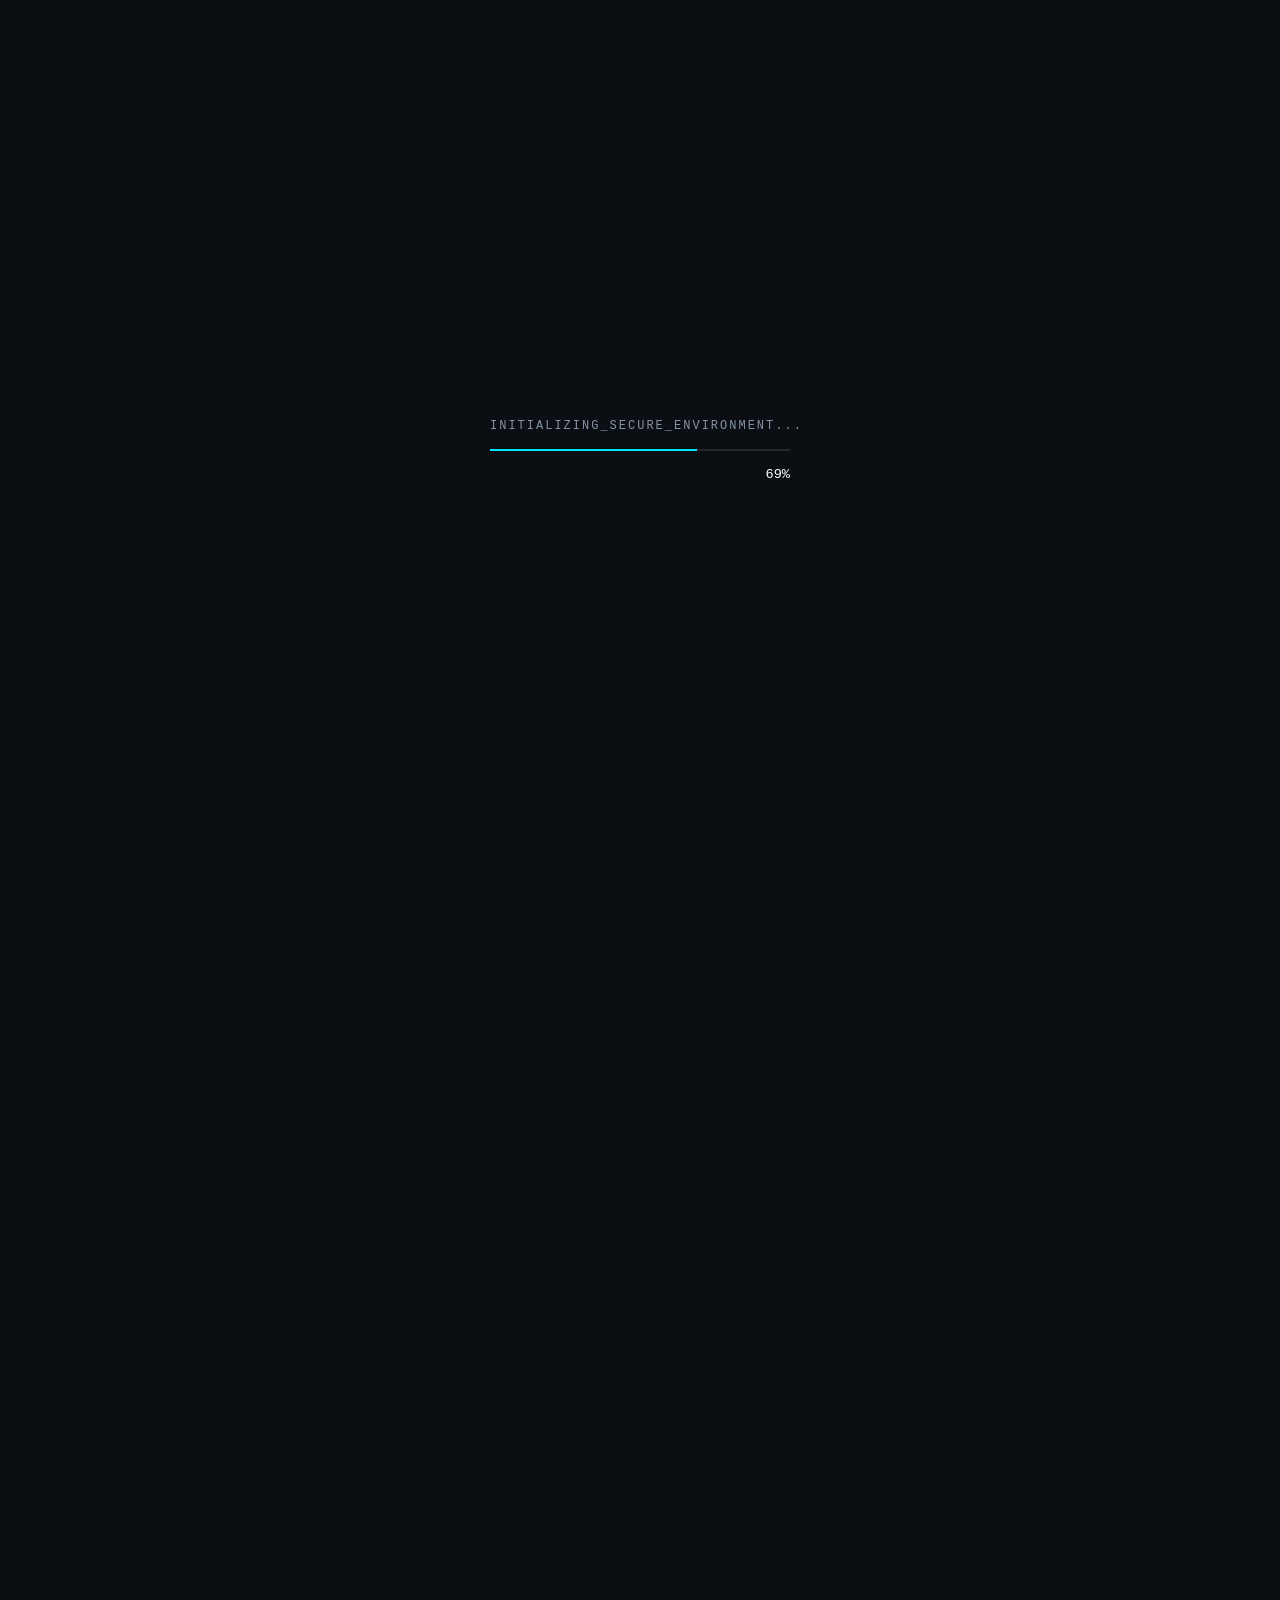
==== commit 422e474e: "First commit" ====
--- a/index.html
+++ b/index.html
@@ -177,8 +177,8 @@
                         <div class="card-icon"><i class="fa-solid fa-vr-cardboard"></i></div>
                         <div class="card-content">
                             <h3>MediTrust Core</h3>
-                            <div class="card-tags"><span>React</span><span>Three.js</span><span>Node</span></div>
-                            <p>Full-scale graduation web application featuring 3D interactive drug models and integrated
+                            <div class="card-tags"><span>PHP</span><span>MySQL</span><span>QR Auth</span></div>
+                            <p>Full-scale graduation web application with an admin dashboard and integrated
                                 QR code scanning architecture for authenticated medical tracking.</p>
                             <div class="card-links">
                                 <a href="http://meditrust.scienceontheweb.net/" class="card-link">View Engine <i
@@ -364,58 +364,6 @@
 
                 <h3 class="engine-subtitle"><i class="fa-solid fa-code-branch"></i> Active Builds</h3>
                 <div class="upcoming-list">
-<!-- LogSentry: Mini SIEM / log aggregation dashboard -->
-                    <div class="upcoming-item" data-theme="siem">
-                        <div class="upcoming-icon"><i class="fa-solid fa-list-check"></i></div>
-                        <div class="upcoming-main">
-                            <div class="upcoming-title-row">
-                                <h4>LogSentry</h4>
-                                <div class="card-tags"><span>Node.js</span><span>PostgreSQL</span><span>Log Analysis</span></div>
-                            </div>
-                            <p>Mini SIEM-style dashboard aggregating logs from multiple sources and flagging suspicious
-                                patterns — brute force attempts, off-hour access — with real-time alerting.</p>
-                            <!-- data-progress: update this % as the build actually moves forward -->
-                            <div class="progress-row">
-                                <div class="progress-track"><div class="progress-fill" data-progress="30"></div></div>
-                                <span class="progress-percent">30%</span>
-                            </div>
-                        </div>
-                        <div class="upcoming-status"><i class="fa-solid fa-clock"></i> Coming Soon</div>
-                    </div>
-<!-- AuthGuard: JWT/OAuth authentication microservice -->
-                    <div class="upcoming-item" data-theme="auth">
-                        <div class="upcoming-icon"><i class="fa-solid fa-user-shield"></i></div>
-                        <div class="upcoming-main">
-                            <div class="upcoming-title-row">
-                                <h4>AuthGuard</h4>
-                                <div class="card-tags"><span>NestJS</span><span>JWT</span><span>RBAC</span></div>
-                            </div>
-                            <p>Reusable auth microservice with JWT + refresh token rotation, rate-limited login attempts,
-                                RBAC, and full audit logging — a hardened auth layer for other projects.</p>
-                            <div class="progress-row">
-                                <div class="progress-track"><div class="progress-fill" data-progress="45"></div></div>
-                                <span class="progress-percent">45%</span>
-                            </div>
-                        </div>
-                        <div class="upcoming-status"><i class="fa-solid fa-clock"></i> Coming Soon</div>
-                    </div>
-<!-- NetWatch: Network traffic analyzer / packet sniffer dashboard -->
-                    <div class="upcoming-item" data-theme="netsec">
-                        <div class="upcoming-icon"><i class="fa-solid fa-tower-broadcast"></i></div>
-                        <div class="upcoming-main">
-                            <div class="upcoming-title-row">
-                                <h4>NetWatch</h4>
-                                <div class="card-tags"><span>Python</span><span>Scapy</span><span>Dashboard</span></div>
-                            </div>
-                            <p>Live network traffic analyzer using Scapy, paired with a dashboard for traffic patterns,
-                                active connections, and basic anomaly alerts — alongside the CCNA/Network+ track.</p>
-                            <div class="progress-row">
-                                <div class="progress-track"><div class="progress-fill" data-progress="20"></div></div>
-                                <span class="progress-percent">20%</span>
-                            </div>
-                        </div>
-                        <div class="upcoming-status"><i class="fa-solid fa-clock"></i> Coming Soon</div>
-                    </div>
 <!-- Smart Study Planner -->
                     <div class="upcoming-item" data-theme="cobalt">
                         <div class="upcoming-icon"><i class="fa-solid fa-calendar-check"></i></div>
@@ -450,6 +398,10 @@
                         </div>
                         <div class="upcoming-status"><i class="fa-solid fa-clock"></i> Coming Soon</div>
                     </div>
+                </div>
+
+                <div class="view-all-backlog-link">
+                    <a href="backlog.html" class="card-link">View all active builds & ideas <i class="fa-solid fa-arrow-right"></i></a>
                 </div>
 
                 <h3 class="engine-subtitle"><i class="fa-solid fa-lightbulb"></i> Backlog / Ideas</h3>
--- a/css/style.css
+++ b/css/style.css
@@ -1587,6 +1587,19 @@
             opacity: 1;
         }
 
+        /* Link from the trimmed homepage In_Progress list to the full backlog page */
+        .view-all-backlog-link {
+            display: flex;
+            justify-content: center;
+            margin: 1.75rem 0 0.5rem;
+        }
+
+        .view-all-backlog-link .card-link {
+            font-size: 0.85rem;
+            letter-spacing: 1px;
+            text-transform: uppercase;
+        }
+
         /* Compact In_Progress list — replaces the old full-size project cards with a slimmer,
            lower-visual-weight row format so this section reads as "queue" rather than competing
            with the Deployed_Engines showcase above it. */
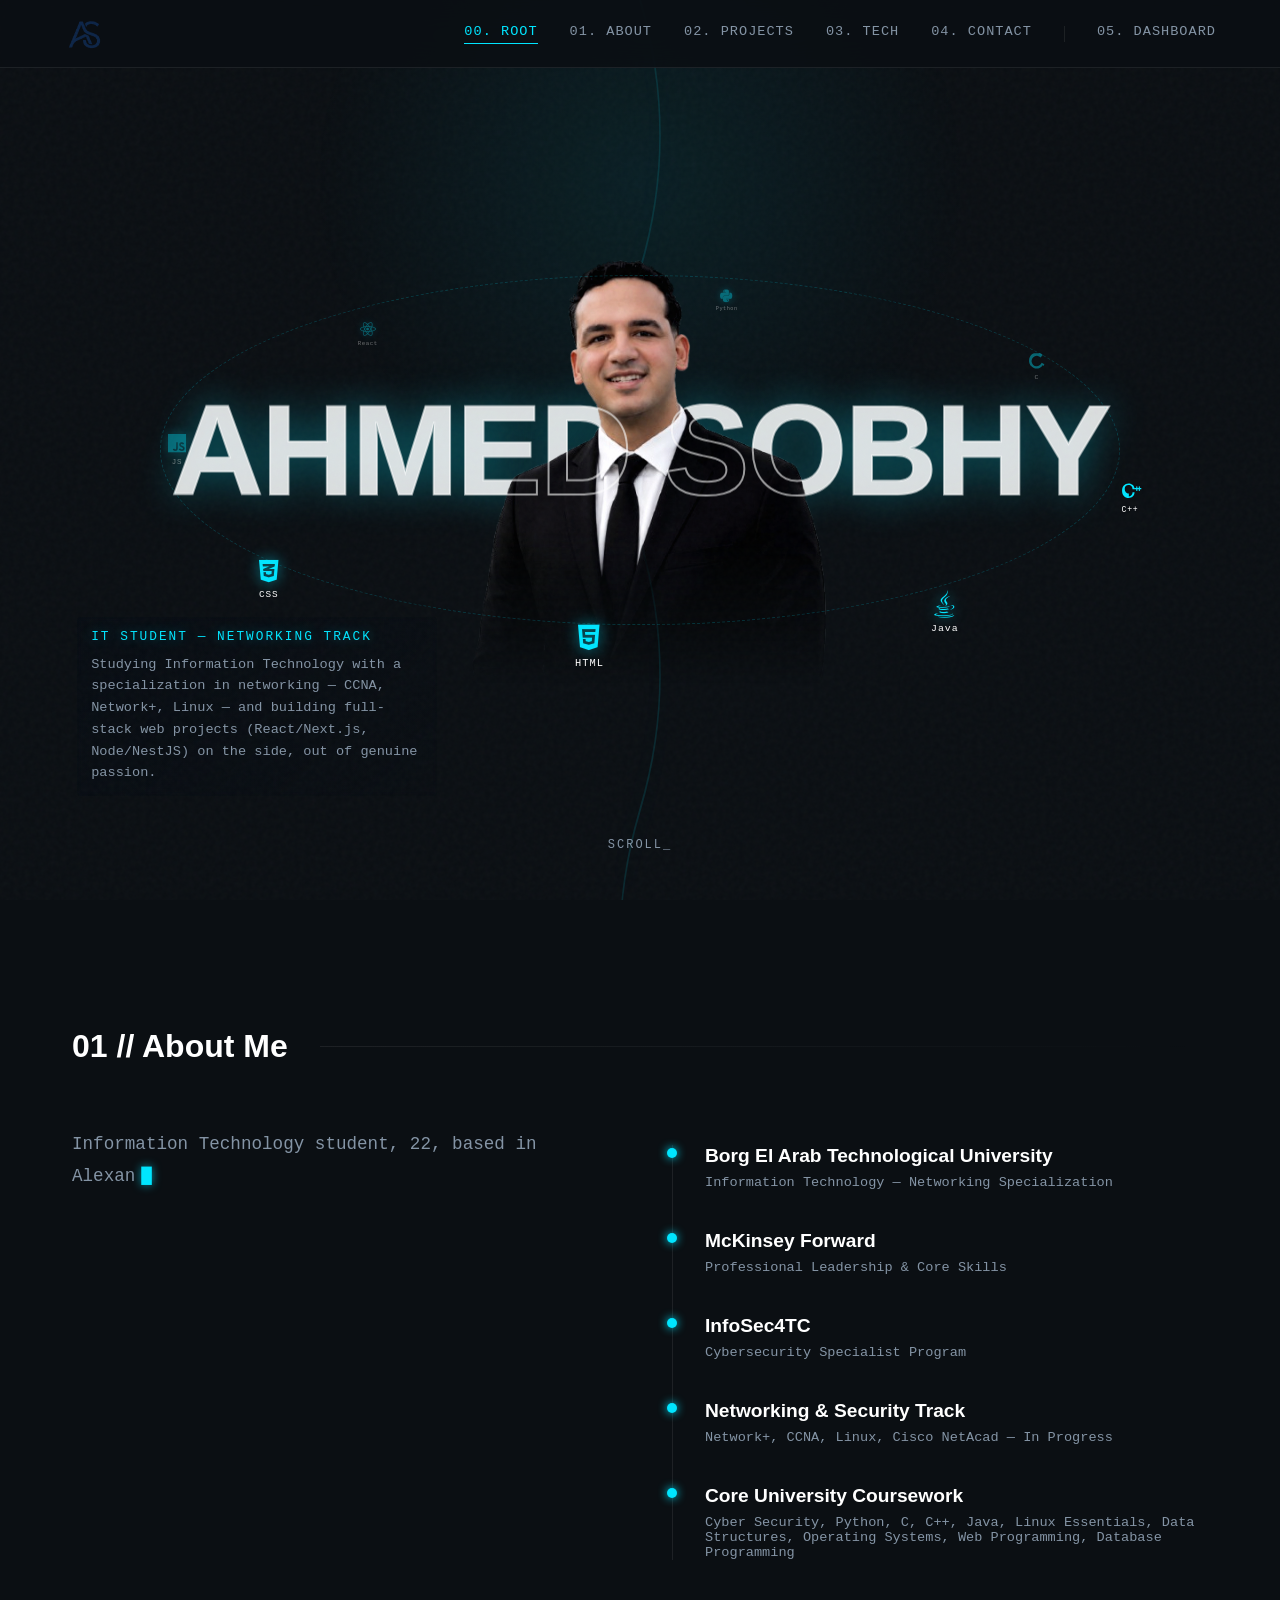
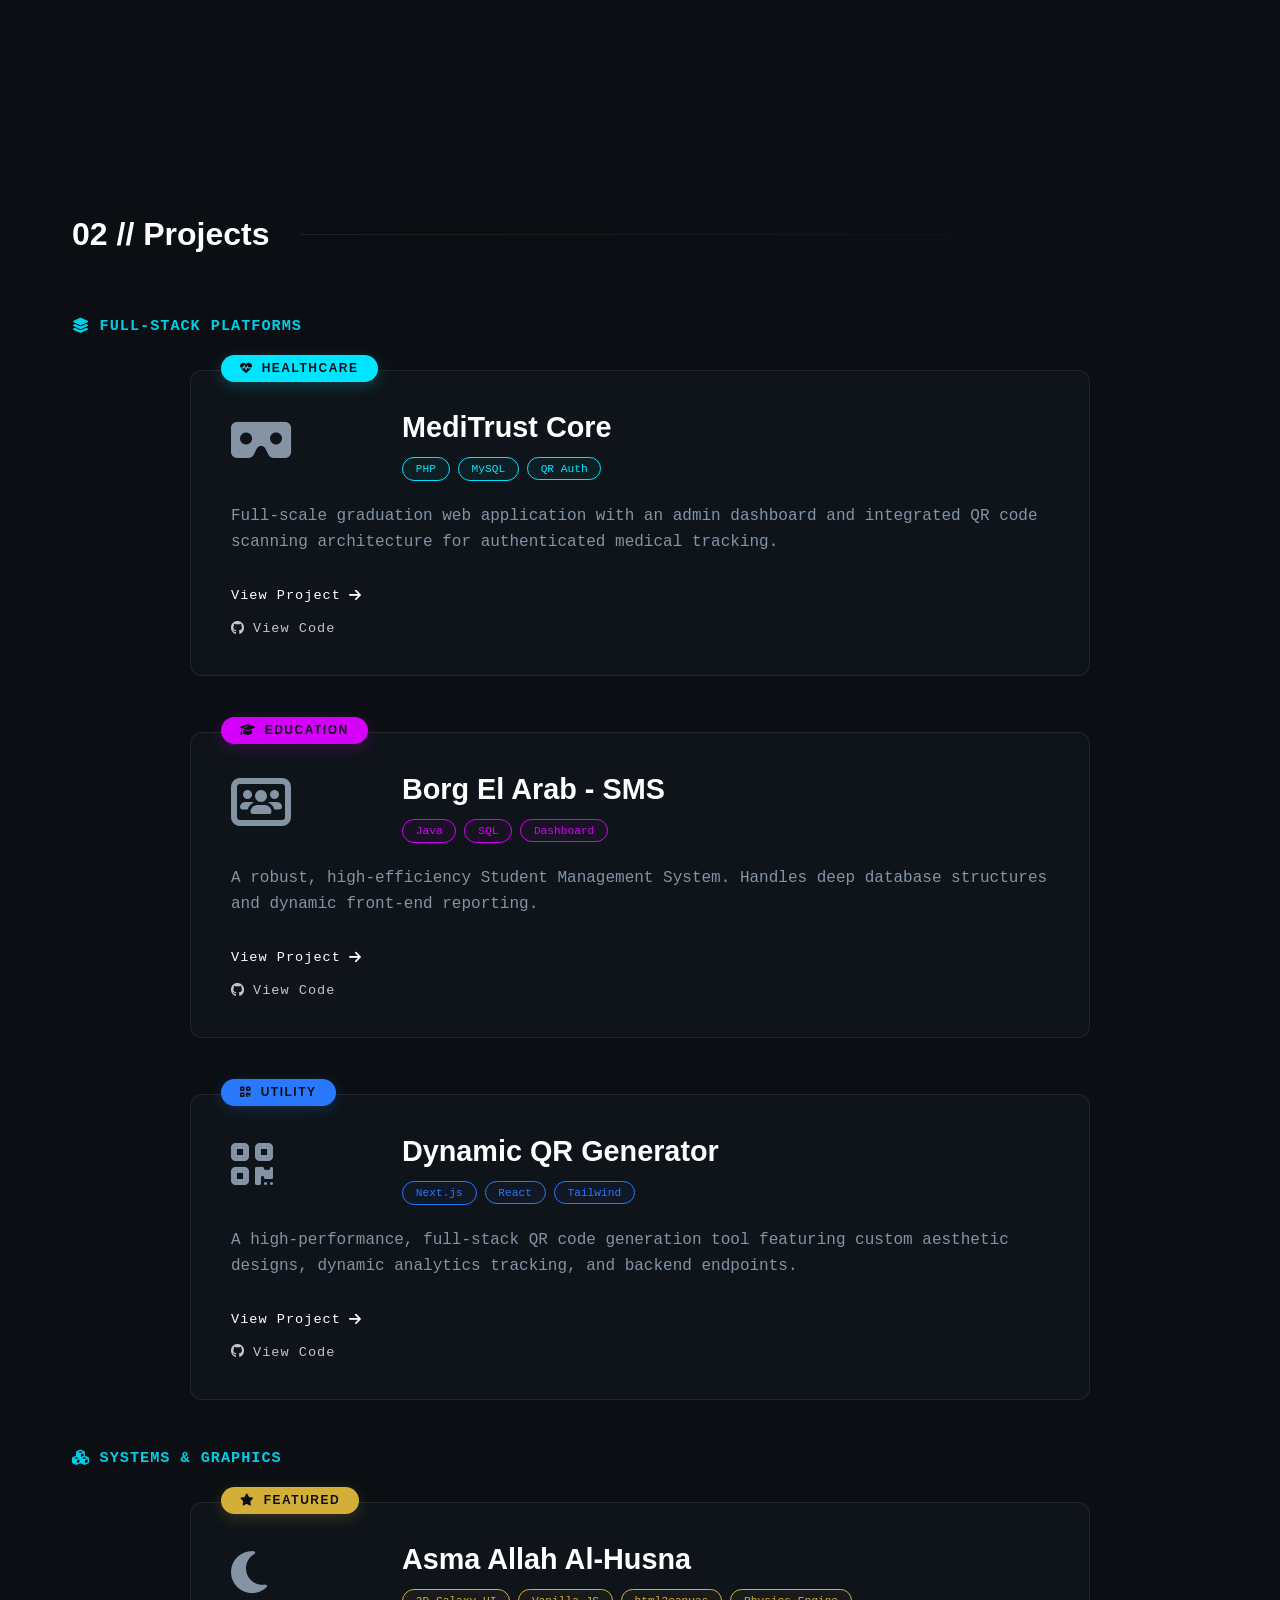
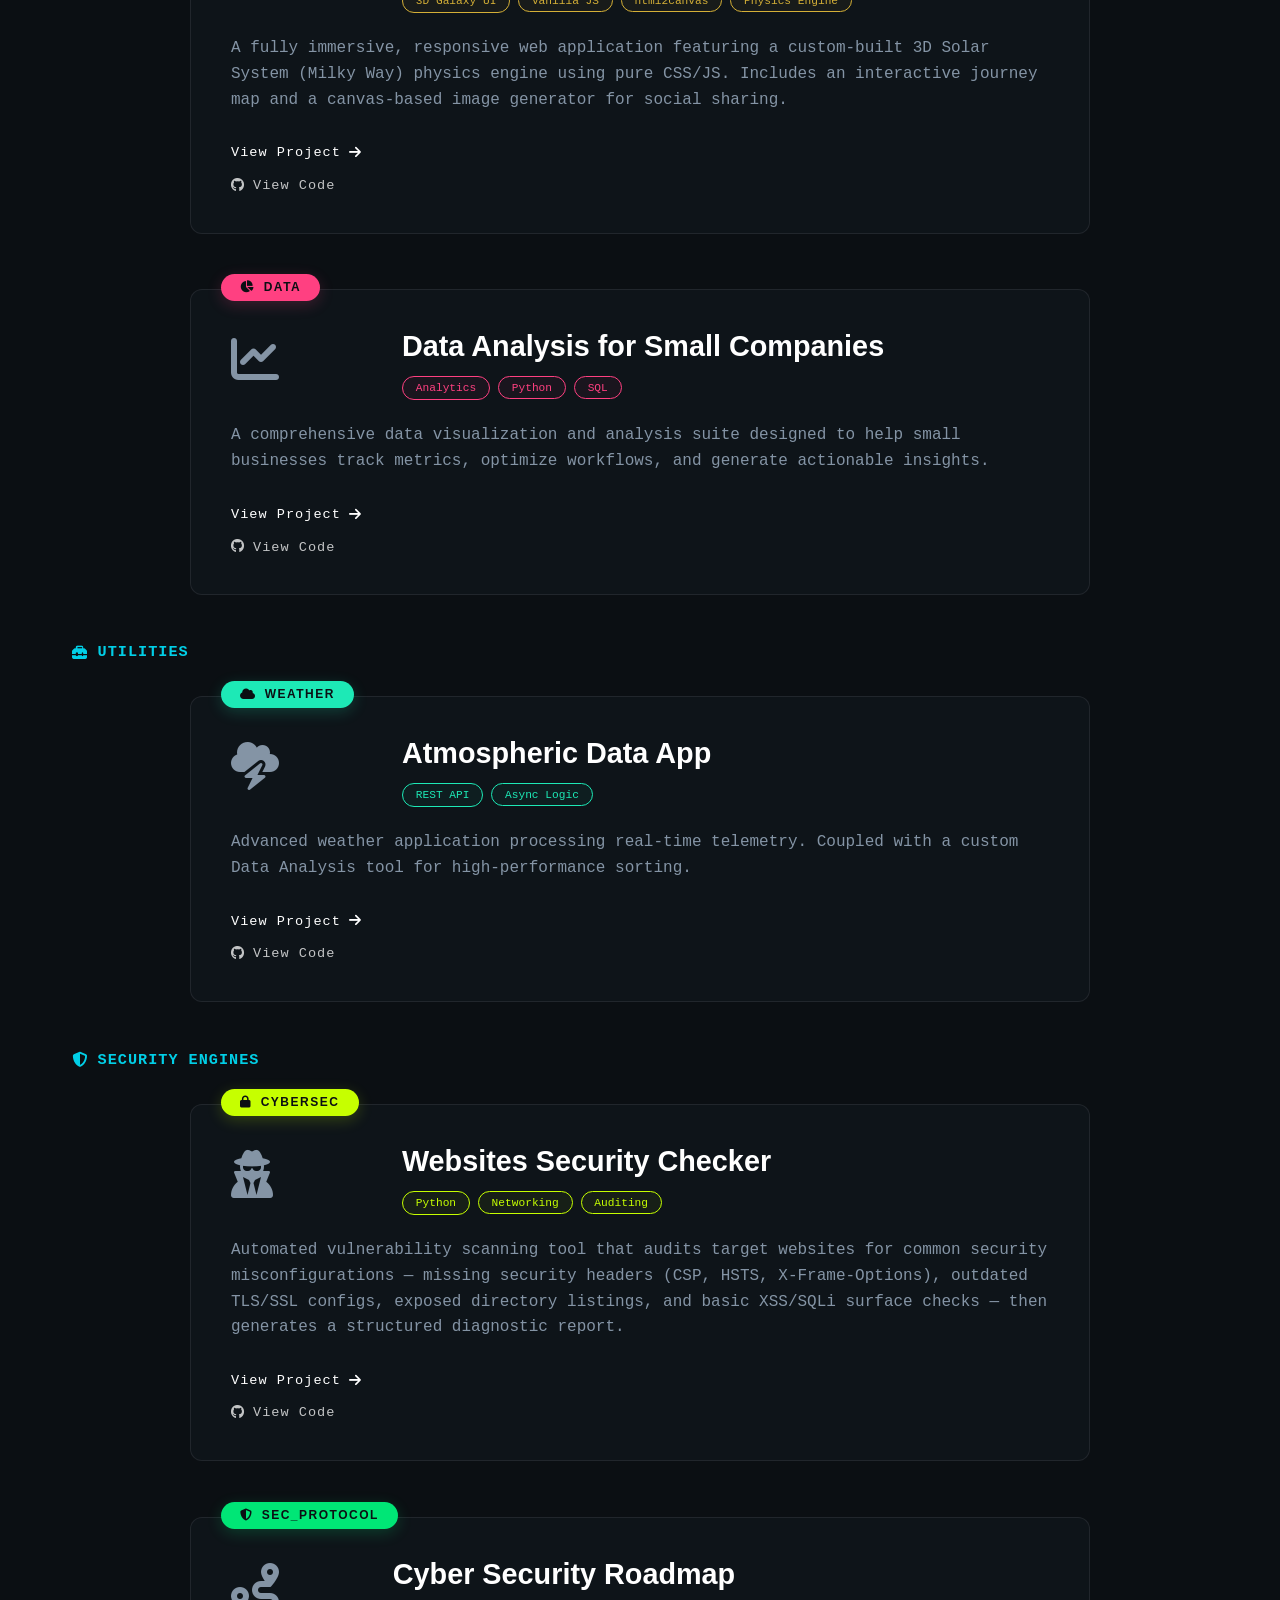
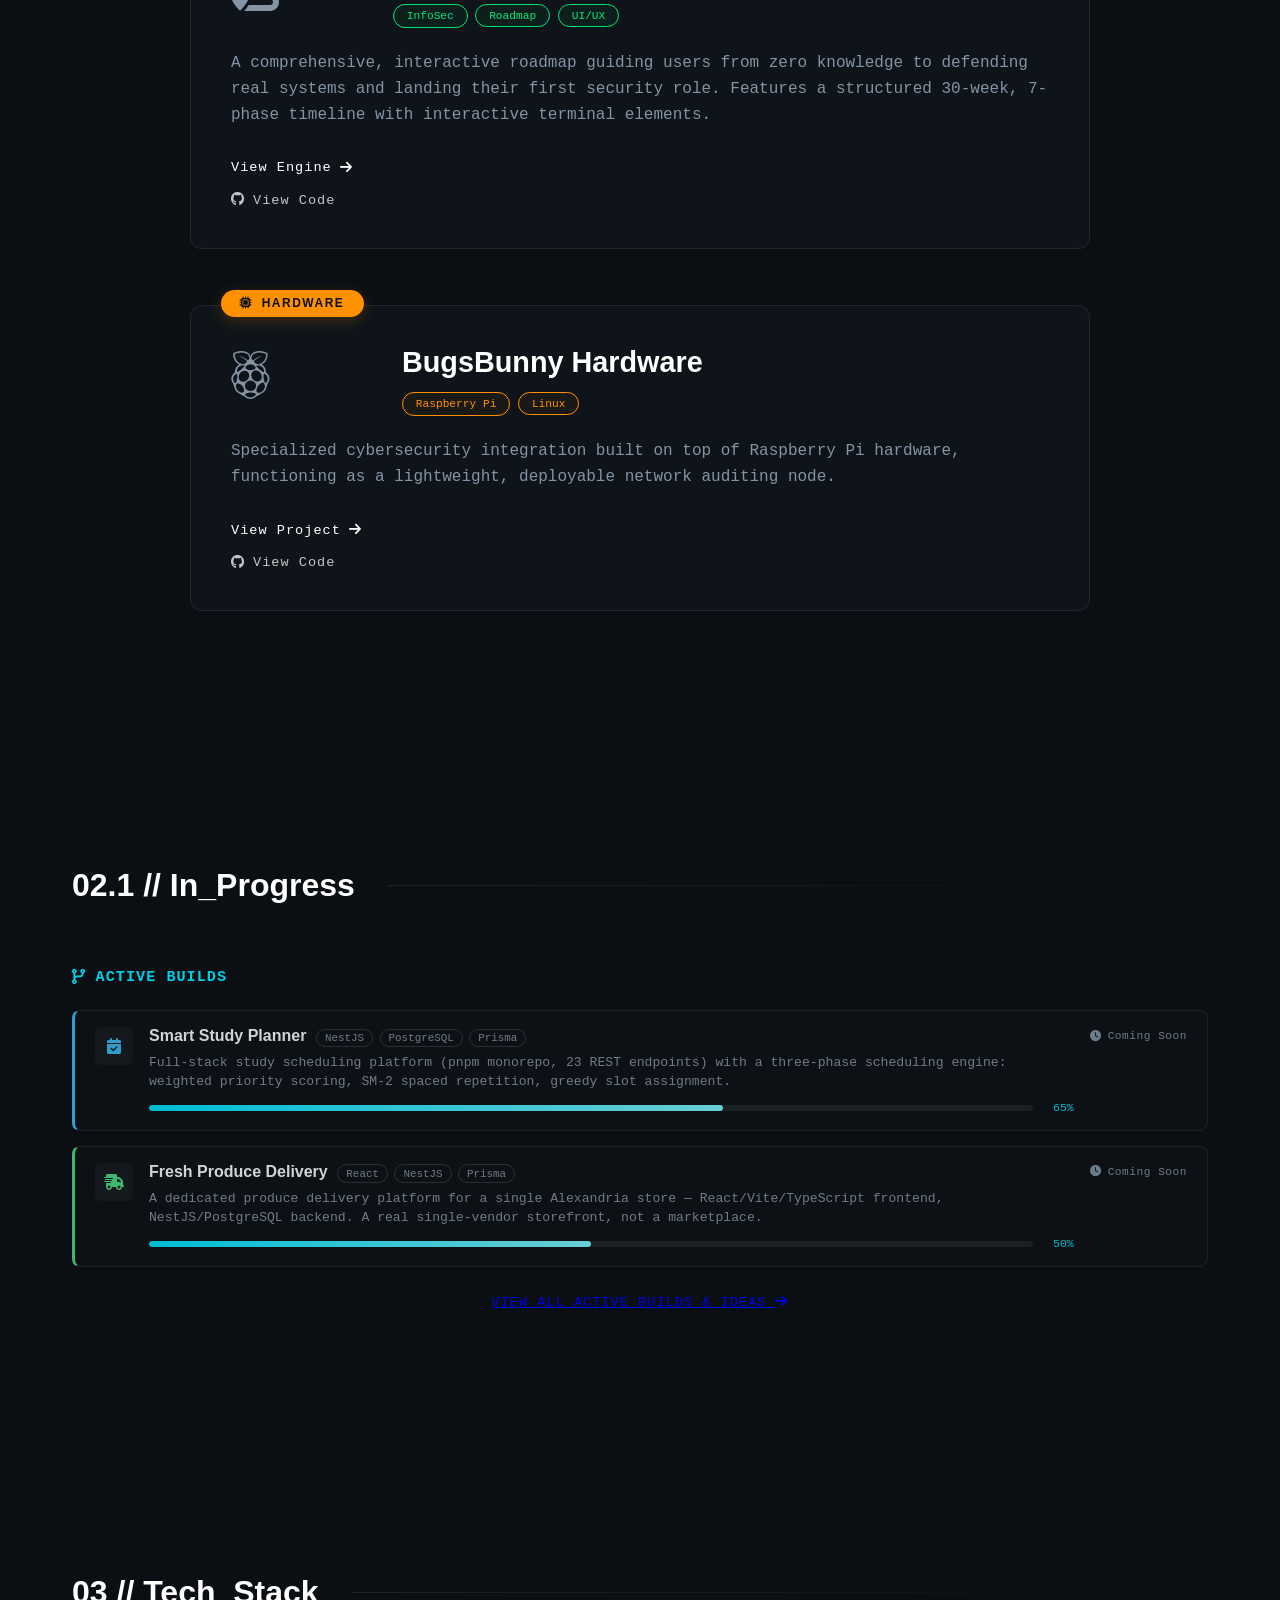
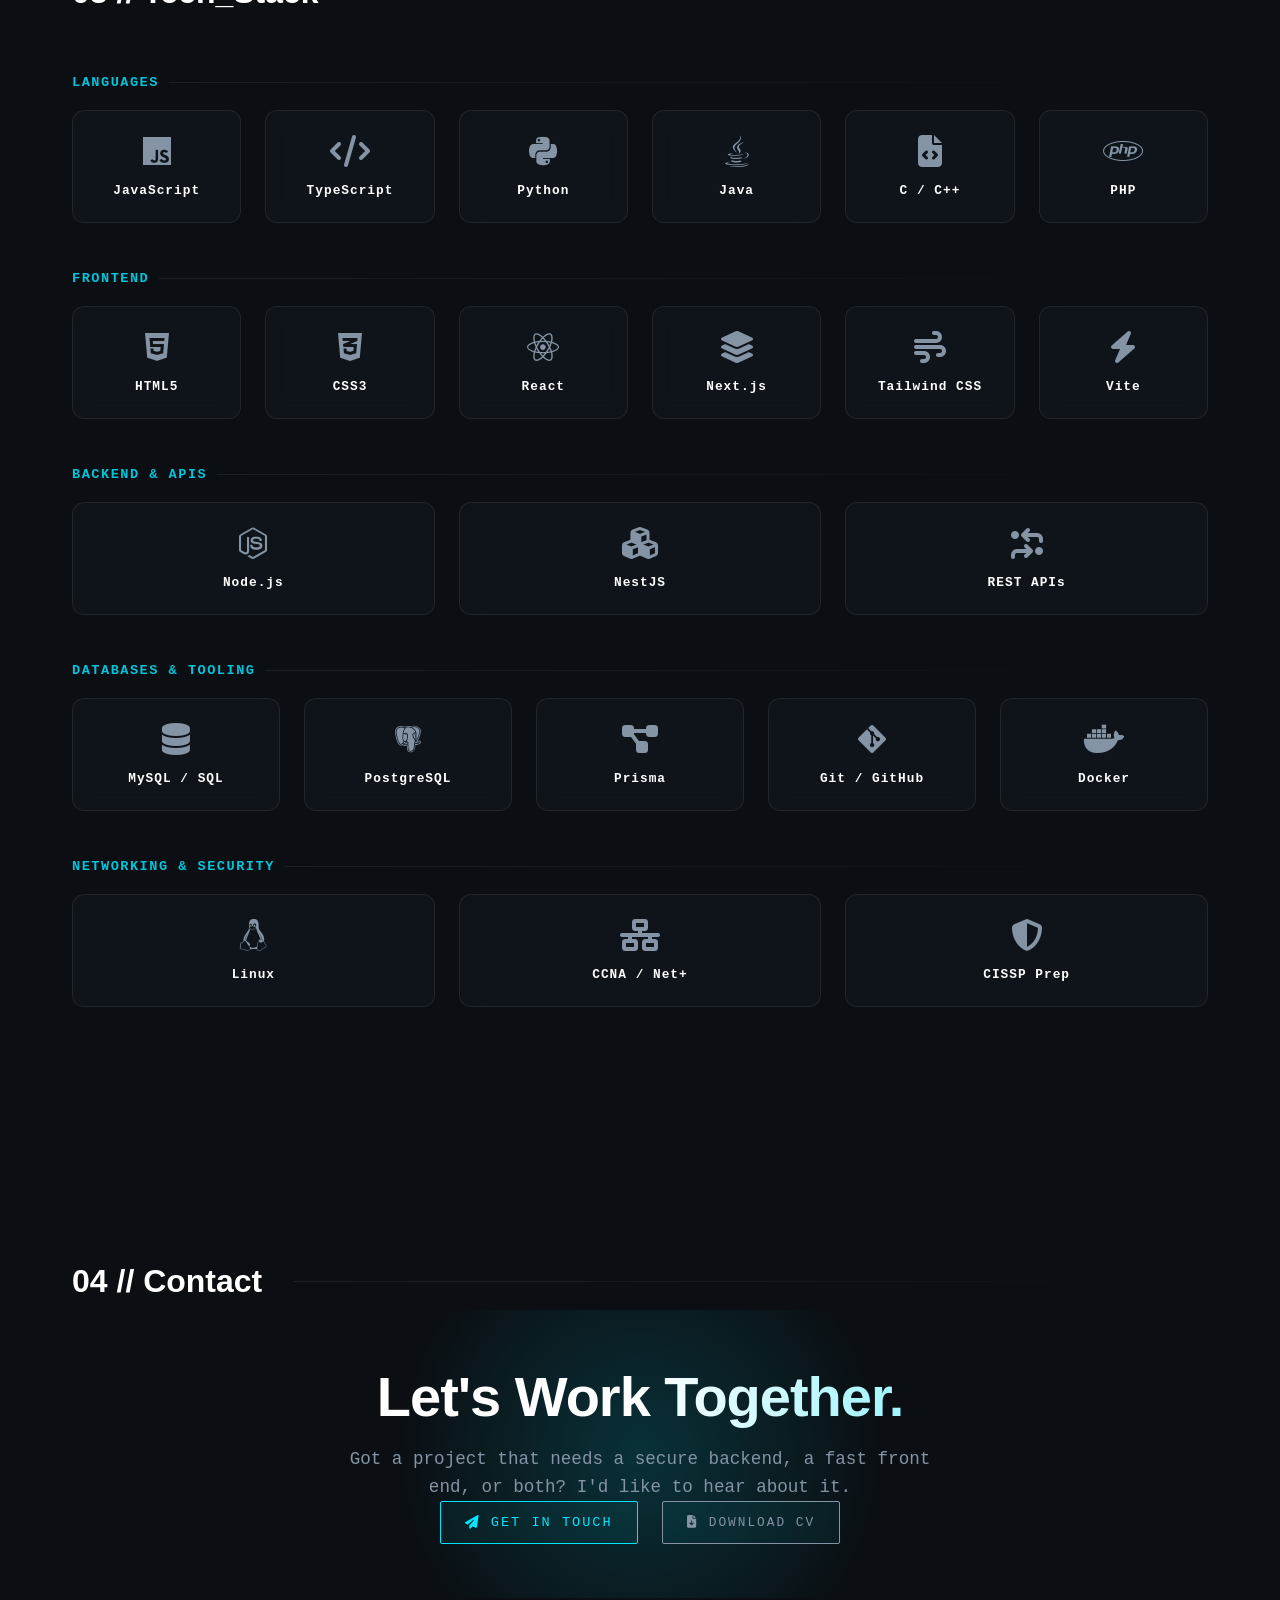
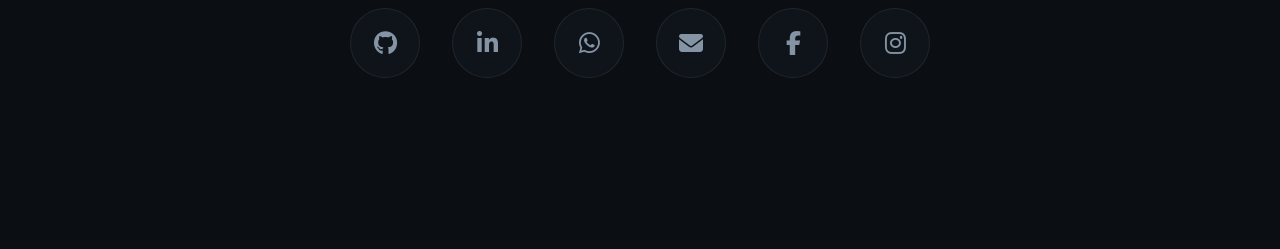
==== commit 2e83117f: "Portfolio v5.0" ====
--- a/index.html
+++ b/index.html
@@ -4,17 +4,17 @@
 <head>
     <meta charset="UTF-8">
     <meta name="viewport" content="width=device-width, initial-scale=1.0">
-    <title>Ahmed Sobhy | Full-Stack Web Developer</title>
-
-    <meta name="description" content="Ahmed Sobhy — full-stack web developer in Egypt, building React/Next.js front ends and Node/NestJS backends, with networking fundamentals as a supporting interest.">
-    <meta property="og:title" content="Ahmed Sobhy | Full-Stack Web Developer">
-    <meta property="og:description" content="Full-stack web developer in Egypt, building React/Next.js front ends and Node/NestJS backends, with networking fundamentals as a supporting interest.">
+    <title>Ahmed Sobhy | IT & Networking Student</title>
+
+    <meta name="description" content="Ahmed Sobhy — Information Technology student in Egypt specializing in networking (CCNA, Network+, Linux), with a strong passion for full-stack web development (React/Next.js, Node/NestJS).">
+    <meta property="og:title" content="Ahmed Sobhy | IT & Networking Student">
+    <meta property="og:description" content="Information Technology student in Egypt specializing in networking (CCNA, Network+, Linux), with a strong passion for full-stack web development (React/Next.js, Node/NestJS).">
     <meta property="og:image" content="https://ahmedsobhy28.github.io/portfolio/profile.png">
     <meta property="og:url" content="https://ahmedsobhy28.github.io/portfolio/">
     <meta property="og:type" content="website">
     <meta name="twitter:card" content="summary_large_image">
-    <meta name="twitter:title" content="Ahmed Sobhy | Full-Stack Web Developer">
-    <meta name="twitter:description" content="Full-stack web developer in Egypt, building React/Next.js front ends and Node/NestJS backends, with networking fundamentals as a supporting interest.">
+    <meta name="twitter:title" content="Ahmed Sobhy | IT & Networking Student">
+    <meta name="twitter:description" content="Information Technology student in Egypt specializing in networking (CCNA, Network+, Linux), with a strong passion for full-stack web development (React/Next.js, Node/NestJS).">
     <meta name="twitter:image" content="https://ahmedsobhy28.github.io/portfolio/profile.png">
 
     <link rel="icon" href="logo.png" type="image/png">
@@ -40,33 +40,24 @@
 
 <body>
 
-    <div id="loader">
-        <div class="loader-content">
-            <div class="loader-data">INITIALIZING_SECURE_ENVIRONMENT...</div>
-            <div class="loader-bar-container">
-                <div class="loader-bar"></div>
-            </div>
-            <div class="loader-percentage">0%</div>
-        </div>
-    </div>
-
     <nav class="cyber-nav">
         <img src="logo.png" alt="Logo" class="nav-logo">
         <div class="nav-links">
-            <a href="#hero">00. ROOT</a>
-            <a href="#about">01. ABOUT</a>
-            <a href="#engines">02. PROJECTS</a>
-            <a href="#credentials">03. CREDENTIALS</a>
-            <a href="#tech">04. TECH</a>
-            <a href="#contact">05. CONTACT</a>
-            <a href="dashboard.html">06. DASHBOARD</a>
+            <a href="#hero" data-nav-section="hero">00. ROOT</a>
+            <a href="#about" data-nav-section="about">01. ABOUT</a>
+            <a href="#engines" data-nav-section="engines">02. PROJECTS</a>
+            <a href="#tech" data-nav-section="tech">03. TECH</a>
+            <a href="#contact" data-nav-section="contact">04. CONTACT</a>
+            <span class="nav-separator"></span>
+            <a href="dashboard.html">05. DASHBOARD</a>
         </div>
         <div class="mobile-menu-toggle">
             <i class="fa-solid fa-bars"></i>
         </div>
+        <div class="scroll-progress" id="scroll-progress"></div>
     </nav>
 
-    <div id="main-content" class="gen-idx-1">
+    <div id="main-content">
         <div class="ambient-glow"></div>
 
         <section class="hero-section" id="hero">
@@ -79,13 +70,19 @@
                 </svg>
             </div>
 
-            <h1 class="hero-name-bg">AHMED SOBHY</h1>
+            <h1 class="hero-name-bg"><span class="name-word name-word-left">AHMED</span> <span class="name-word name-word-right">SOBHY</span></h1>
 
             <div class="hero-image-wrapper">
                 <img src="profile.png" alt="Ahmed Sobhy" class="hero-img">
             </div>
 
-            <h1 class="hero-name-fg">AHMED SOBHY</h1>
+            <h1 class="hero-name-fg"><span class="name-word name-word-left">AHMED</span> <span class="name-word name-word-right">SOBHY</span></h1>
+
+            <div class="hero-intro">
+                <span class="hero-intro-role">IT Student — Networking Track</span>
+                <p>Studying Information Technology with a specialization in networking — CCNA, Network+,
+                    Linux — and building full-stack web projects (React/Next.js, Node/NestJS) on the side, out of genuine passion.</p>
+            </div>
 
             <div id="orbit-system">
                 <div class="orbit-icon"><i class="fa-brands fa-python"></i><span>Python</span></div>
@@ -118,25 +115,29 @@
 
             <section id="about" class="about-section">
                 <div class="section-header">
-                    <h2 class="section-title">01 // System_Bio</h2>
+                    <h2 class="section-title">01 // About Me</h2>
                     <div class="header-line"></div>
                 </div>
                 <div class="about-grid">
                     <div class="about-text">
-                        <p>I'm a 22-year-old full-stack web developer from Egypt, currently studying at Borg El Arab
-                            Technological University. Most of my time goes into building complete web products — React/Next.js
-                            front ends backed by Node/NestJS APIs and real databases — end to end, from UI to deployment.</p>
-                        <p>Most of what's below started as a class project or something I got curious about and kept
-                            pushing on: a graduation project with 3D drug models, a QR generator I still tweak on
-                            weekends, a produce delivery storefront I'm building for a real local store.</p>
-                        <p>Alongside the web work, I keep a structured networking/security track running in the
-                            background — Network+, subnetting, CCNA (via Jeremy's IT Lab), and Linux fundamentals — mostly
-                            so I understand how the systems I build can be attacked, and design them to hold up better
-                            because of it.</p>
+                        <p>Information Technology student, 22, based in Alexandria and studying at Borg El Arab
+                            Technological University, specializing in the networking track — CCNA, Network+,
+                            subnetting, and Linux fundamentals. That's my core specialization and where my formal
+                            study is focused.</p>
+                        <p>Alongside that, I have a genuine passion for full-stack web development. I build complete
+                            products — React and Next.js on the front end, Node and NestJS APIs on the back end, real
+                            databases doing real work — end to end, from the first component to a live deployment.</p>
+                        <p>Everything below started as something specific, not an exercise: a graduation project that
+                            models drug interactions in 3D, a QR generator I still push updates to on weekends, a
+                            produce delivery platform I'm building for an actual store here in Alexandria. Each one
+                            shipped because a real problem needed solving, not because a tutorial said to build it. And
+                            knowing how systems get broken into, from the networking side, changes how I build them in
+                            the first place.</p>
                         <ul class="sys-specs">
-                            <li><i class="fa-solid fa-terminal"></i> <span>Status:</span> Online & Compiling</li>
-                            <li><i class="fa-solid fa-server"></i> <span>OS_Env:</span> Linux / Ubuntu Core</li>
-                            <li><i class="fa-solid fa-code"></i> <span>Current_Focus:</span> Full-Stack Web Dev
+                            <li><i class="fa-solid fa-circle-check"></i> <span>Status:</span> Available for freelance work</li>
+                            <li><i class="fa-solid fa-network-wired"></i> <span>Specialization:</span> IT — Networking
+                                Track (CCNA / Network+ / Linux)</li>
+                            <li><i class="fa-solid fa-code"></i> <span>Passion:</span> Full-Stack Web Dev
                                 (React / Next.js / NestJS)</li>
                         </ul>
                     </div>
@@ -144,7 +145,7 @@
                     <div class="timeline">
                         <div class="time-node">
                             <h4>Borg El Arab Technological University</h4>
-                            <p>Full-Stack Web Development & Academics</p>
+                            <p>Information Technology — Networking Specialization</p>
                         </div>
                         <div class="time-node">
                             <h4>McKinsey Forward</h4>
@@ -158,13 +159,18 @@
                             <h4>Networking & Security Track</h4>
                             <p>Network+, CCNA, Linux, Cisco NetAcad — In Progress</p>
                         </div>
+                        <div class="time-node">
+                            <h4>Core University Coursework</h4>
+                            <p>Cyber Security, Python, C, C++, Java, Linux Essentials, Data Structures,
+                                Operating Systems, Web Programming, Database Programming</p>
+                        </div>
                     </div>
                 </div>
             </section>
 
             <section id="engines" class="engines-section">
                 <div class="section-header">
-                    <h2 class="section-title">02 // Deployed_Engines</h2>
+                    <h2 class="section-title">02 // Projects</h2>
                     <div class="header-line"></div>
                 </div>
 
@@ -181,7 +187,7 @@
                             <p>Full-scale graduation web application with an admin dashboard and integrated
                                 QR code scanning architecture for authenticated medical tracking.</p>
                             <div class="card-links">
-                                <a href="http://meditrust.scienceontheweb.net/" class="card-link">View Engine <i
+                                <a href="http://meditrust.scienceontheweb.net/" class="card-link">View Project <i
                                         class="fa-solid fa-arrow-right"></i></a>
                                 <a href="https://github.com/AhmedSobhy28/MediTrust-Core" target="_blank" rel="noopener noreferrer"
                                     class="card-link card-link-secondary"><i class="fa-brands fa-github"></i> View Code</a>
@@ -199,7 +205,7 @@
                             <p>A robust, high-efficiency Student Management System. Handles deep database structures and
                                 dynamic front-end reporting.</p>
                             <div class="card-links">
-                                <a href="student-system/index.html" class="card-link">View Engine <i
+                                <a href="student-system/index.html" class="card-link">View Project <i
                                         class="fa-solid fa-arrow-right"></i></a>
                                 <a href="https://github.com/AhmedSobhy28/student-system" target="_blank" rel="noopener noreferrer"
                                     class="card-link card-link-secondary"><i class="fa-brands fa-github"></i> View Code</a>
@@ -216,7 +222,7 @@
                             <div class="card-tags"><span>Next.js</span><span>React</span><span>Tailwind</span></div>
                             <p>A high-performance, full-stack QR code generation tool featuring custom aesthetic designs, dynamic analytics tracking, and backend endpoints.</p>
                             <div class="card-links">
-                                <a href="https://dynamic-qr-gen-zeta.vercel.app/" class="card-link">View Engine <i class="fa-solid fa-arrow-right"></i></a>
+                                <a href="https://dynamic-qr-gen-zeta.vercel.app/" class="card-link">View Project <i class="fa-solid fa-arrow-right"></i></a>
                                 <a href="https://github.com/AhmedSobhy28/dynamic-qr-gen" target="_blank" rel="noopener noreferrer"
                                     class="card-link card-link-secondary"><i class="fa-brands fa-github"></i> View Code</a>
                             </div>
@@ -229,7 +235,7 @@
 <!-- Asma Allah Al-Husna interactive web app-->
                     <div class="project-card" data-theme="gold">
                         <div class="card-interactive-bg"></div>
-                        <div class="project-label"><i class="fa-solid fa-star"></i> FEATURED_ENGINE</div>
+                        <div class="project-label"><i class="fa-solid fa-star"></i> FEATURED</div>
                         <div class="card-icon"><i class="fa-solid fa-moon"></i></div>
                         <div class="card-content">
                             <h3>Asma Allah Al-Husna</h3>
@@ -242,7 +248,7 @@
                                 canvas-based image generator for social sharing.</p>
                             <div class="card-links">
                                 <a href="https://ahmedsobhy28.github.io/Asma-Allah-Husna-Interactive/" target="_blank" rel="noopener noreferrer"
-                                    class="card-link">View Engine <i class="fa-solid fa-arrow-right"></i></a>
+                                    class="card-link">View Project <i class="fa-solid fa-arrow-right"></i></a>
                                 <a href="https://github.com/AhmedSobhy28/Asma-Allah-Husna-Interactive" target="_blank" rel="noopener noreferrer"
                                     class="card-link card-link-secondary"><i class="fa-brands fa-github"></i> View Code</a>
                             </div>
@@ -259,7 +265,7 @@
                             <p>A comprehensive data visualization and analysis suite designed to help small businesses
                                 track metrics, optimize workflows, and generate actionable insights.</p>
                             <div class="card-links">
-                                <a href="data-analysis/index.html" class="card-link">View Engine <i
+                                <a href="data-analysis/index.html" class="card-link">View Project <i
                                         class="fa-solid fa-arrow-right"></i></a>
                                 <a href="https://github.com/AhmedSobhy28/data-analysis" target="_blank" rel="noopener noreferrer"
                                     class="card-link card-link-secondary"><i class="fa-brands fa-github"></i> View Code</a>
@@ -281,7 +287,7 @@
                             <p>Advanced weather application processing real-time telemetry. Coupled with a custom Data
                                 Analysis tool for high-performance sorting.</p>
                             <div class="card-links">
-                                <a href="weather-app/index.html" class="card-link">View Engine <i
+                                <a href="weather-app/index.html" class="card-link">View Project <i
                                         class="fa-solid fa-arrow-right"></i></a>
                                 <a href="https://github.com/AhmedSobhy28/weather-app" target="_blank" rel="noopener noreferrer"
                                     class="card-link card-link-secondary"><i class="fa-brands fa-github"></i> View Code</a>
@@ -307,7 +313,7 @@
                                 configs, exposed directory listings, and basic XSS/SQLi surface checks — then generates a
                                 structured diagnostic report.</p>
                             <div class="card-links">
-                                <a href="Web-Security-Checker/index.html" class="card-link">View Engine <i
+                                <a href="Web-Security-Checker/index.html" class="card-link">View Project <i
                                         class="fa-solid fa-arrow-right"></i></a>
                                 <!-- TODO: swap in the real repo URL if this project's code lives in its own repo -->
                                 <a href="https://github.com/AhmedSobhy28/Web-Security-Checker" target="_blank" rel="noopener noreferrer"
@@ -346,7 +352,7 @@
                             <div class="card-tags"><span>Raspberry Pi</span><span>Linux</span></div>
                             <p>Specialized cybersecurity integration built on top of Raspberry Pi hardware, functioning as a lightweight, deployable network auditing node.</p>
                             <div class="card-links">
-                                <a href="BugsBunny/index.html" class="card-link">View Engine <i class="fa-solid fa-arrow-right"></i></a>
+                                <a href="BugsBunny/index.html" class="card-link">View Project <i class="fa-solid fa-arrow-right"></i></a>
                                 <!-- TODO: swap in the real repo URL if this project's code lives in its own repo -->
                                 <a href="https://github.com/AhmedSobhy28/BugsBunny" target="_blank" rel="noopener noreferrer"
                                     class="card-link card-link-secondary"><i class="fa-brands fa-github"></i> View Code</a>
@@ -404,10 +410,10 @@
                     <a href="backlog.html" class="card-link">View all active builds & ideas <i class="fa-solid fa-arrow-right"></i></a>
                 </div>
 
-                <h3 class="engine-subtitle"><i class="fa-solid fa-lightbulb"></i> Backlog / Ideas</h3>
-                <div class="upcoming-list upcoming-list-backlog">
+                <!-- <h3 class="engine-subtitle"><i class="fa-solid fa-lightbulb"></i> Backlog / Ideas</h3>
+                <div class="upcoming-list upcoming-list-backlog"> -->
 <!-- CineTrack: frontend-only watchlist app -->
-                    <div class="upcoming-item" data-theme="red">
+                    <!-- <div class="upcoming-item" data-theme="red">
                         <div class="upcoming-icon"><i class="fa-solid fa-clapperboard"></i></div>
                         <div class="upcoming-main">
                             <div class="upcoming-title-row">
@@ -420,7 +426,7 @@
                         <div class="upcoming-status"><i class="fa-solid fa-lightbulb"></i> Idea</div>
                     </div>
 <!-- InvoiceFlow: full-stack freelance tracker -->
-                    <div class="upcoming-item" data-theme="emerald">
+                    <!-- <div class="upcoming-item" data-theme="emerald">
                         <div class="upcoming-icon"><i class="fa-solid fa-file-invoice-dollar"></i></div>
                         <div class="upcoming-main">
                             <div class="upcoming-title-row">
@@ -431,9 +437,9 @@
                                 PDF invoices automatically from the tracked time.</p>
                         </div>
                         <div class="upcoming-status"><i class="fa-solid fa-lightbulb"></i> Idea</div>
-                    </div>
+                    </div> -->
 <!-- DevAnswers: full-stack Q&A platform -->
-                    <div class="upcoming-item" data-theme="indigo">
+                    <!-- <div class="upcoming-item" data-theme="indigo">
                         <div class="upcoming-icon"><i class="fa-solid fa-comments"></i></div>
                         <div class="upcoming-main">
                             <div class="upcoming-title-row">
@@ -444,9 +450,9 @@
                                 full-stack with a Next.js frontend and NestJS API.</p>
                         </div>
                         <div class="upcoming-status"><i class="fa-solid fa-lightbulb"></i> Idea</div>
-                    </div>
+                    </div> -->
 <!-- PenTest Report Generator: Python automation -->
-                    <div class="upcoming-item" data-theme="amber">
+                    <!-- <div class="upcoming-item" data-theme="amber">
                         <div class="upcoming-icon"><i class="fa-solid fa-file-shield"></i></div>
                         <div class="upcoming-main">
                             <div class="upcoming-title-row">
@@ -457,9 +463,9 @@
                                 turns them into a polished, client-ready PDF report.</p>
                         </div>
                         <div class="upcoming-status"><i class="fa-solid fa-lightbulb"></i> Idea</div>
-                    </div>
+                    </div> -->
 <!-- ExpenseSnap: Python + OCR -->
-                    <div class="upcoming-item" data-theme="crimson">
+                    <!-- <div class="upcoming-item" data-theme="crimson">
                         <div class="upcoming-icon"><i class="fa-solid fa-receipt"></i></div>
                         <div class="upcoming-main">
                             <div class="upcoming-title-row">
@@ -470,9 +476,9 @@
                                 and merchant automatically instead of manual entry.</p>
                         </div>
                         <div class="upcoming-status"><i class="fa-solid fa-lightbulb"></i> Idea</div>
-                    </div>
+                    </div> -->
 <!-- StockKeeper: Java desktop app -->
-                    <div class="upcoming-item" data-theme="violet">
+                    <!-- <div class="upcoming-item" data-theme="violet">
                         <div class="upcoming-icon"><i class="fa-solid fa-boxes-stacked"></i></div>
                         <div class="upcoming-main">
                             <div class="upcoming-title-row">
@@ -483,37 +489,37 @@
                                 barcode lookup and low-stock alerts.</p>
                         </div>
                         <div class="upcoming-status"><i class="fa-solid fa-lightbulb"></i> Idea</div>
-                    </div>
+                    </div> -->
 <!-- Closes the backlog grid: links to the dedicated backlog page, which lists every idea in
      full detail and lets visitors submit one of their own. -->
-                    <a href="backlog.html" class="suggest-idea-card">
+                    <!-- <a href="backlog.html" class="suggest-idea-card">
                         <i class="fa-solid fa-arrow-up-right-from-square"></i>
                         <h4>View Full Backlog</h4>
                         <p>See every idea and future project in detail — and send in one of your own.</p>
                     </a>
-                </div>
+                </div> -->
             </section>
 
-            <section id="credentials" class="credentials-section">
+            <!-- <section id="credentials" class="credentials-section">
                 <div class="section-header">
-                    <h2 class="section-title">03 // Credentials_Log</h2>
+                    <h2 class="section-title">03 // Credentials</h2>
                     <div class="header-line"></div>
                 </div>
-                <div class="credentials-grid">
+                <div class="credentials-grid"> -->
                     <!-- Every box: status pill + a detail line. Keep the detail line concrete
                          ("3 of 8 modules done", "exam scheduled for <month>") — it reads better than "In Progress".
                          To attach a real certificate scan/photo: add class="has-image" to the box, put the
                          image at credentials/<file>.jpg, and set data-cert="credentials/<file>.jpg" on the box —
                          the thumbnail + click-to-enlarge lightbox wire themselves up automatically in main.js.
                          Boxes without data-cert just show the icon version, no code changes needed. -->
-                    <!-- Web/full-stack credentials lead the grid to match the site's primary positioning. -->
-                    <div class="credential-box">
+                    <!-- IT/networking credentials lead the grid to match the site's primary positioning. -->
+                    <!-- <div class="credential-box">
                         <span class="credential-seal"><i class="fa-solid fa-certificate"></i></span>
-                        <i class="fa-solid fa-code cert-icon"></i>
-                        <h4>Full-Stack Web Development</h4>
+                        <i class="fa-solid fa-network-wired cert-icon"></i>
+                        <h4>Information Technology</h4>
                         <span class="credential-issuer">Borg El Arab Technological University</span>
                         <span class="credential-status">Coursework</span>
-                        <p>Academic track covering full-stack application development</p>
+                        <p>Networking specialization — full-stack development pursued separately as a personal passion</p>
                     </div>
                     <div class="credential-box">
                         <span class="credential-seal"><i class="fa-solid fa-certificate"></i></span>
@@ -522,9 +528,9 @@
                         <span class="credential-issuer">McKinsey & Company</span>
                         <span class="credential-status">Completed</span>
                         <p>Professional leadership & core workplace skills program</p>
-                    </div>
-                    <!-- Networking/security credentials — supporting track, kept below the web-focused ones. -->
-                    <div class="credential-box">
+                    </div> -->
+                    <!-- Full-stack/web credentials — passion track, kept below the networking specialization. -->
+                    <!-- <div class="credential-box">
                         <span class="credential-seal"><i class="fa-solid fa-certificate"></i></span>
                         <i class="fa-solid fa-network-wired cert-icon"></i>
                         <h4>CCNA</h4>
@@ -573,11 +579,11 @@
                         <p>Command line, system administration & hardening basics</p>
                     </div>
                 </div>
-            </section>
+            </section> -->
 
             <section id="tech" class="tech-section">
                 <div class="section-header">
-                    <h2 class="section-title">04 // Tech_Stack</h2>
+                    <h2 class="section-title">03 // Tech_Stack</h2>
                     <div class="header-line"></div>
                 </div>
 
@@ -618,7 +624,17 @@
                     <h3 class="tech-category-label">Databases & Tooling</h3>
                     <div class="tech-grid">
                         <div class="tech-box"><i class="fa-solid fa-database"></i><span>MySQL / SQL</span></div>
-                        <div class="tech-box"><i class="fa-solid fa-elephant"></i><span>PostgreSQL</span></div>
+                        <div class="tech-box">
+                            <svg class="tech-box-svg-icon" viewBox="0 0 24 24" fill="currentColor" xmlns="http://www.w3.org/2000/svg">
+                                <path d="M10.74 12.89v-.11c.06-.15.12-.29.19-.43a5.15 5.15 0 0 0 .26-3.74.86.86 0 0 0-.66-.74 3.12 3.12 0 0 0-2.08.61v.18a11.34 11.34 0 0 1-.06 2.41 2.37 2.37 0 0 0 .62 2 2 2 0 0 0 1.43.63 8.05 8.05 0 0 1 .3-.81zM10 8.58a.36.36 0 0 1-.09-.23.19.19 0 0 1 .09-.12.74.74 0 0 1 .48-.07c.25 0 .5.16.48.34a.51.51 0 0 1-.49.33h-.06a.63.63 0 0 1-.41-.25z"/>
+                                <path d="M7.88 11a12.58 12.58 0 0 0 .06-2.3v-.28a7 7 0 0 1 1.54-4.55c-1-.32-3.4-1-4.87.1-.9.64-1.32 1.84-1.23 3.55a24.85 24.85 0 0 0 1 4.4c.68 2.22 1.45 3.62 2.11 3.85.1 0 .41.13.86-.41.64-.76 1.23-1.41 1.5-1.7l-.19-.19A2.89 2.89 0 0 1 7.88 11zm3.5 3.4c-.16-.06-.24-.1-.42.11a2.52 2.52 0 0 0-.29.35c-.35.43-.5.58-1.51.79a2 2 0 0 0-.4.11 1 1 0 0 0 .37.16 2.21 2.21 0 0 0 2.5-.8.41.41 0 0 0 0-.35.59.59 0 0 0-.25-.37zm6.29-5.82a5.29 5.29 0 0 0 .08-.79c-.66-.08-1.42-.07-1.72.36-.58.83.56 2.88 1 3.75a4.34 4.34 0 0 1 .26.48 1.79 1.79 0 0 0 .15.31 3.72 3.72 0 0 0 .16-2.13 7.51 7.51 0 0 1-.07-1.05 6 6 0 0 1 .14-.93zm-.56-.16a.6.6 0 0 1-.32.17h-.06a.47.47 0 0 1-.44-.3c0-.14.2-.24.44-.28s.48 0 .5.15a.38.38 0 0 1-.12.26z"/>
+                                <path d="M17 4.88a6.06 6.06 0 0 1 1.37 2.57.71.71 0 0 1 0 .15 5.67 5.67 0 0 1-.09 1.06 7.11 7.11 0 0 0-.09.86 6.61 6.61 0 0 0 .07 1 4 4 0 0 1-.36 2.71l.07.08c2.22-3.49 3-7.54 2.29-8.43a4.77 4.77 0 0 0-3.81-1.8 7.34 7.34 0 0 0-1.63.16A6.17 6.17 0 0 1 17 4.88z"/>
+                                <path d="M21.65 14c-.07-.2-.37-.85-1.47-.62a6.28 6.28 0 0 1-1 .13 19.74 19.74 0 0 0 2.06-4.88c.37-1.45.66-3.39-.11-4.38A5.91 5.91 0 0 0 16.37 2a8.44 8.44 0 0 0-2.46.35 9.38 9.38 0 0 0-1.45-.14 4.8 4.8 0 0 0-2.46.62 12.22 12.22 0 0 0-1.77-.44A5.44 5.44 0 0 0 4 3.05c-1.24.87-1.81 2.39-1.71 4.52a26.28 26.28 0 0 0 1 4.67A15.76 15.76 0 0 0 4.4 15a3.39 3.39 0 0 0 1.75 1.83 1.71 1.71 0 0 0 1.69-.37 2 2 0 0 0 1 .59 3.65 3.65 0 0 0 2.35-.14v.81a8.46 8.46 0 0 0 .31 2.36 1 1 0 0 1 0 .13 3 3 0 0 0 .71 1.24 2.08 2.08 0 0 0 1.49.56 3 3 0 0 0 .7-.08 3.27 3.27 0 0 0 2.21-1.27 7.34 7.34 0 0 0 .91-4v-.26h.17a5.24 5.24 0 0 0 2.4-.4c.45-.23 1.91-1 1.56-2zm-1.81 1.47a4.7 4.7 0 0 1-1.8.34 2.62 2.62 0 0 1-.79-.1c-.1.94-.32 2.69-.45 3.42a2.47 2.47 0 0 1-2.25 2.3 3.23 3.23 0 0 1-.66.07A2 2 0 0 1 12 20a16.77 16.77 0 0 1-.28-4.06 2.56 2.56 0 0 1-1.78.66 3.94 3.94 0 0 1-.94-.13c-.09 0-.87-.23-.86-.73s.66-.59.9-.64c.86-.18.92-.25 1.19-.59a2.79 2.79 0 0 1 .19-.24 2.56 2.56 0 0 1-1.11-.3c-.23.25-.86.93-1.54 1.74a1.43 1.43 0 0 1-1.11.63 1.23 1.23 0 0 1-.35 0C5.43 16 4.6 14.55 3.84 12a25.21 25.21 0 0 1-1-4.53c-.1-1.92.4-3.28 1.47-4 1.92-1.36 5-.31 5.7-.06a4 4 0 0 1 2.41-.66 5.58 5.58 0 0 1 1.4.18 7.51 7.51 0 0 1 2.5-.4 5.35 5.35 0 0 1 4.32 2c.69.88.23 3 0 3.89a18.84 18.84 0 0 1-2.41 5.41c.16.11.65.31 2 0 .46-.1.73 0 .82.25.22.55-.7 1.13-1.21 1.37z"/>
+                                <path d="M17.43 13.59a4 4 0 0 1-.62-1c0-.07-.12-.24-.23-.43-.58-1-1.79-3.22-1-4.34a2.16 2.16 0 0 1 2.12-.61 6.28 6.28 0 0 0-1.13-1.94 5.41 5.41 0 0 0-4.13-2 3.34 3.34 0 0 0-2.55.95A5.82 5.82 0 0 0 8.51 7.8l.15-.08A3.7 3.7 0 0 1 10 7.3a1.45 1.45 0 0 1 1.76 1.19 5.73 5.73 0 0 1-.29 4.09 3.29 3.29 0 0 0-.17.39v.11c-.1.27-.19.52-.25.73a.94.94 0 0 1 .57.07 1.16 1.16 0 0 1 .62.74v.16a.28.28 0 0 1 0 .09 22.22 22.22 0 0 0 .22 4.9 1.5 1.5 0 0 0 2 1.09A1.92 1.92 0 0 0 16.25 19c.15-.88.45-3.35.49-3.88 0-1.06.52-1.27.84-1.36z"/>
+                                <path d="m18 14.33-.08-.06h-.12c-.26.07-.5.14-.47.8a1.9 1.9 0 0 0 .93.12 4.29 4.29 0 0 0 1.38-.29 3 3 0 0 0 .79-.52 3.47 3.47 0 0 1-2.43-.05z"/>
+                            </svg>
+                            <span>PostgreSQL</span>
+                        </div>
                         <div class="tech-box"><i class="fa-solid fa-diagram-project"></i><span>Prisma</span></div>
                         <div class="tech-box"><i class="fa-brands fa-git-alt"></i><span>Git / GitHub</span></div>
                         <div class="tech-box"><i class="fa-brands fa-docker"></i><span>Docker</span></div>
@@ -637,7 +653,7 @@
 
             <section id="contact" class="contact-section">
                 <div class="section-header">
-                    <h2 class="section-title">05 // Initialize_Contact</h2>
+                    <h2 class="section-title">04 // Contact</h2>
                     <div class="header-line"></div>
                 </div>
 
@@ -648,23 +664,23 @@
 
                     <div class="gen-idx-4">
                         <a href="contact.html" class="cyber-btn">
-                            <i class="fa-solid fa-terminal"></i> Open Comms Terminal
+                            <i class="fa-solid fa-paper-plane"></i> Get In Touch
                         </a>
 
                         <a href="Ahmed_Sobhy_CV.pdf" target="_blank" rel="noopener noreferrer" class="cyber-btn gen-idx-5">
-                            <i class="fa-solid fa-file-shield"></i> Extract Data_Log (CV)
+                            <i class="fa-solid fa-file-arrow-down"></i> Download CV
                         </a>
                     </div>
                 </div>
 
                 <div class="social-dock">
-                    <a href="https://github.com/AhmedSobhy28" target="_blank" rel="noopener noreferrer" class="social-icon" title="GitHub Node"><i
+                    <a href="https://github.com/AhmedSobhy28" target="_blank" rel="noopener noreferrer" class="social-icon" title="GitHub"><i
                             class="fa-brands fa-github"></i></a>
                     <a href="https://www.linkedin.com/in/ahmed-sobhy-mohamed-150643279/?lipi=urn%3Ali%3Apage%3Ad_flagship3_profile_view_base_contact_details%3Bs6wRe%2BDoQ2WMrE2DXJuPYg%3D%3D"
                         target="_blank" rel="noopener noreferrer" class="social-icon" title="LinkedIn"><i
                             class="fa-brands fa-linkedin-in"></i></a>
 
-                    <a href="https://wa.me/201099886353" target="_blank" rel="noopener noreferrer" class="social-icon" title="WhatsApp Comm"><i
+                    <a href="https://wa.me/201099886353" target="_blank" rel="noopener noreferrer" class="social-icon" title="WhatsApp"><i
                             class="fa-brands fa-whatsapp"></i></a>
                     <a href="mailto:ah.sobhy07@gmail.com" class="social-icon" title="Direct Email"><i
                             class="fa-solid fa-envelope"></i></a>
--- a/css/style.css
+++ b/css/style.css
@@ -100,9 +100,41 @@
   justify-content: space-between;
   align-items: center;
   padding: 1rem 5%;
-}
+  transition: padding 0.35s cubic-bezier(0.16, 1, 0.3, 1), background 0.35s ease;
+}
+
+/* Added once the page scrolls past a small threshold (main.js/dashboard.js/
+   contact.js toggle this) — the bar sits closer to the edge and reads as a
+   slimmer utility strip instead of the full-size landing header. */
+.cyber-nav.scrolled {
+  padding: 0.6rem 5%;
+  background: rgba(11, 15, 19, 0.95);
+}
+
 .nav-logo {
   height: 35px;
+  transition: height 0.35s cubic-bezier(0.16, 1, 0.3, 1);
+}
+.cyber-nav.scrolled .nav-logo {
+  height: 26px;
+}
+
+/* Thin scroll-position indicator along the bottom edge of the nav. Its
+   width is set inline (0–100%) by JS on scroll. */
+.scroll-progress {
+  position: absolute;
+  bottom: -1px;
+  left: 0;
+  height: 2px;
+  width: 0%;
+  background: linear-gradient(90deg, var(--accent-cyan), #7df9ff);
+  box-shadow: 0 0 8px rgba(0, 229, 255, 0.6);
+  transition: width 0.1s linear;
+}
+
+.nav-links {
+  display: flex;
+  align-items: center;
 }
 .nav-links a {
   color: var(--text-muted);
@@ -110,50 +142,32 @@
   margin-left: 2rem;
   font-size: 0.85rem;
   letter-spacing: 1px;
-  transition: color 0.3s;
+  padding-bottom: 4px;
+  border-bottom: 1px solid transparent;
+  transition: color 0.3s, border-color 0.3s;
 }
 .nav-links a:hover {
   color: var(--accent-cyan);
 }
 
-/* Loader */
-#loader {
-  position: fixed;
-  top: 0;
-  left: 0;
-  width: 100vw;
-  height: 100vh;
-  background: var(--bg-main);
-  z-index: 99999;
-  display: flex;
-  justify-content: center;
-  align-items: center;
-}
-.loader-content {
-  width: 300px;
-}
-.loader-data {
-  font-size: 0.75rem;
-  color: var(--text-muted);
-  margin-bottom: 1rem;
-  letter-spacing: 2px;
-}
-.loader-bar-container {
-  width: 100%;
-  height: 2px;
-  background: rgba(255, 255, 255, 0.1);
-  overflow: hidden;
-}
-.loader-bar {
-  width: 0%;
-  height: 100%;
-  background: var(--accent-cyan);
-}
-.loader-percentage {
-  font-size: 0.85rem;
-  color: var(--text-bright);
-  margin-top: 1rem;
-  text-align: right;
+/* Single, shared "current page/section" indicator — replaces the various
+   one-off per-page active-link overrides. main.js toggles this on scroll
+   for the in-page section links; contact.html/dashboard.html set it once
+   on load since each is its own page. */
+.nav-links a.active {
+  color: var(--accent-cyan);
+  border-color: var(--accent-cyan);
+}
+
+/* Vertical divider before the Dashboard link — it leaves the current page
+   instead of scrolling to a section, so it reads as visually separate from
+   the rest of the tabs. */
+.nav-separator {
+  display: inline-block;
+  width: 1px;
+  height: 16px;
+  margin-left: 2rem;
+  background: var(--border-glass);
 }
 
 /* HERO LAYERING UPDATE */
@@ -173,6 +187,20 @@
   width: 100%;
   height: 100%;
   z-index: 1;
+  animation: heroGlobeReveal 1.4s cubic-bezier(0.16, 1, 0.3, 1) both;
+}
+
+/* Entrance animation for the wireframe globe behind the photo — rises up from
+   below the fold and settles into place first, before the photo and name follow. */
+@keyframes heroGlobeReveal {
+  from {
+    opacity: 0;
+    transform: translateY(18%) scale(0.92);
+  }
+  to {
+    opacity: 1;
+    transform: translateY(0) scale(1);
+  }
 }
 /* Skip the WebGL globe on small screens — mobile devices pay the real cost of a
    Three.js scene + 400-particle field for a background effect that's barely visible
@@ -210,11 +238,62 @@
   -webkit-text-stroke: 2px rgba(255, 255, 255, 0.6);
 }
 
+/* Each half of the name enters from the side it sits on — AHMED (left) slides
+   in from the left, SOBHY (right) slides in from the right. The outline copy
+   (hero-name-fg) trails slightly behind the solid copy (hero-name-bg) for a
+   layered, settling effect rather than everything landing at once. */
+.name-word {
+  display: inline-block;
+  will-change: transform, opacity, filter;
+}
+
+.name-word-left {
+  animation: nameSlideInLeft 1s cubic-bezier(0.16, 1, 0.3, 1) both;
+}
+
+.name-word-right {
+  animation: nameSlideInRight 1s cubic-bezier(0.16, 1, 0.3, 1) both;
+}
+
+.hero-name-bg .name-word {
+  animation-delay: 0.45s;
+}
+
+.hero-name-fg .name-word {
+  animation-delay: 0.62s;
+}
+
+@keyframes nameSlideInLeft {
+  from {
+    opacity: 0;
+    transform: translateX(-18vw);
+    filter: blur(8px);
+  }
+  to {
+    opacity: 1;
+    transform: translateX(0);
+    filter: blur(0);
+  }
+}
+
+@keyframes nameSlideInRight {
+  from {
+    opacity: 0;
+    transform: translateX(18vw);
+    filter: blur(8px);
+  }
+  to {
+    opacity: 1;
+    transform: translateX(0);
+    filter: blur(0);
+  }
+}
+
 .hero-image-wrapper {
   cursor: pointer;
   position: relative;
   z-index: 3;
-  width: clamp(250px, 25vw, 400px);
+  width: clamp(290px, 30vw, 480px);
   border: none;
   background: transparent;
   box-shadow: none;
@@ -229,6 +308,21 @@
     rgba(0, 0, 0, 1) 65%,
     rgba(0, 0, 0, 0) 95%
   );
+  animation: heroImageReveal 1.1s cubic-bezier(0.16, 1, 0.3, 1) both;
+  animation-delay: 0.25s;
+}
+
+/* Entrance animation for the profile photo — drops in from above, landing on
+   the globe just after it has risen into place, and just ahead of the name. */
+@keyframes heroImageReveal {
+  from {
+    opacity: 0;
+    transform: translateY(-70px) scale(0.9);
+  }
+  to {
+    opacity: 1;
+    transform: translateY(0) scale(1);
+  }
 }
 
 .hero-image-wrapper:hover,
@@ -303,6 +397,84 @@
   color: var(--text-muted);
   letter-spacing: 2px;
   animation: bounce 2s infinite;
+}
+
+/* Short intro blurb, bottom-left of the hero — gives a one-line "who I am /
+   what I do" before the visitor ever has to scroll to About. Fades/rises in
+   last, once the globe, photo and name have already settled. */
+.hero-intro {
+  position: absolute;
+  bottom: 6.5rem;
+  left: 6%;
+  z-index: 6;
+  max-width: 360px;
+  text-align: left;
+  animation: heroIntroReveal 1s cubic-bezier(0.16, 1, 0.3, 1) both;
+  animation-delay: 0.95s;
+  background: linear-gradient(
+    135deg,
+    rgba(6, 12, 20, 0.55) 0%,
+    rgba(6, 12, 20, 0.15) 100%
+  );
+  backdrop-filter: blur(2px);
+  -webkit-backdrop-filter: blur(2px);
+  padding: 0.75rem 0.9rem;
+  border-radius: 4px;
+}
+
+.hero-intro-role {
+  display: block;
+  font-family: var(--font-mono);
+  font-size: 0.8rem;
+  letter-spacing: 2px;
+  text-transform: uppercase;
+  color: var(--accent-cyan);
+  text-shadow: 0 0 12px rgba(0, 229, 255, 0.4);
+  margin-bottom: 0.6rem;
+}
+
+.hero-intro p {
+  font-family: var(--font-mono);
+  font-size: 0.85rem;
+  line-height: 1.6;
+  color: var(--text-muted);
+}
+
+@keyframes heroIntroReveal {
+  from {
+    opacity: 0;
+    transform: translateY(20px);
+  }
+  to {
+    opacity: 1;
+    transform: translateY(0);
+  }
+}
+
+/* Hidden on small screens — the hero is already tight on mobile (stacked
+   name/photo/orbit icons); reintroduce it there as inline content if wanted. */
+@media (max-width: 768px) {
+  .hero-intro {
+    display: none;
+  }
+}
+
+/* On short desktop viewports (a restored/non-maximized browser window, a
+   laptop with a bookmarks bar eating into the usable height, etc.) the
+   name's vw-based font-size stays large while the vertically-centered text
+   block eats into the fixed bottom-anchored intro card below it, causing
+   the two to visually overlap. Shrink the name and pull the intro card
+   further down only in that case, leaving the normal full-height desktop
+   layout untouched. */
+@media (min-width: 769px) and (max-height: 820px) {
+  .hero-name-bg,
+  .hero-name-fg {
+    font-size: clamp(3rem, 7vw, 6.5rem);
+  }
+
+  .hero-intro {
+    bottom: 3.5rem;
+  }
 }
 
 /* Sections */
@@ -709,6 +881,12 @@
   color: var(--text-muted);
   transition: 0.4s;
 }
+.tech-box-svg-icon {
+  width: 2rem;
+  height: 2rem;
+  color: var(--text-muted);
+  transition: 0.4s;
+}
 .tech-box span {
   font-size: 0.8rem;
   letter-spacing: 1px;
@@ -719,27 +897,142 @@
   border-color: rgba(0, 229, 255, 0.4);
   background: rgba(255, 255, 255, 0.02);
 }
-.tech-box:hover i {
+.tech-box:hover i,
+.tech-box:hover .tech-box-svg-icon {
   color: var(--accent-cyan);
 }
 
 /* Contact */
+.contact-section {
+  position: relative;
+}
 .contact-cta {
+  position: relative;
   text-align: center;
   margin-bottom: 4rem;
 }
+
+/* Soft pulsing glow behind the CTA — gives the section some life at rest,
+   not just on hover/scroll. */
+.contact-cta::before {
+  content: "";
+  position: absolute;
+  top: 50%;
+  left: 50%;
+  width: 640px;
+  height: 640px;
+  max-width: 160%;
+  max-height: 160%;
+  transform: translate(-50%, -50%);
+  background: radial-gradient(
+    circle,
+    rgba(0, 229, 255, 0.16) 0%,
+    rgba(0, 229, 255, 0) 70%
+  );
+  z-index: -1;
+  pointer-events: none;
+  animation: contactGlowPulse 4.5s ease-in-out infinite;
+}
+@keyframes contactGlowPulse {
+  0%,
+  100% {
+    opacity: 0.55;
+    transform: translate(-50%, -50%) scale(1);
+  }
+  50% {
+    opacity: 1;
+    transform: translate(-50%, -50%) scale(1.08);
+  }
+}
+
 .contact-cta h3 {
   font-family: var(--font-display);
   font-size: 3.5rem;
-  color: var(--text-bright);
   margin-bottom: 1rem;
-}
+  color: var(--text-bright); /* fallback if background-clip: text isn't supported */
+  background: linear-gradient(
+    100deg,
+    var(--text-bright) 20%,
+    var(--accent-cyan) 45%,
+    var(--text-bright) 60%
+  );
+  background-size: 250% auto;
+  background-position: 0% center;
+  -webkit-background-clip: text;
+  background-clip: text;
+  -webkit-text-fill-color: transparent;
+  animation: gradientShimmer 5s linear infinite;
+}
+@supports not ((-webkit-background-clip: text) or (background-clip: text)) {
+  .contact-cta h3 {
+    background: none;
+    animation: none;
+  }
+}
+@keyframes gradientShimmer {
+  to {
+    background-position: -250% center;
+  }
+}
+
 .contact-cta p {
   font-size: 1.1rem;
   color: var(--text-muted);
   max-width: 600px;
   margin: 0 auto;
   line-height: 1.6;
+}
+
+/* Scroll-reveal: heading, paragraph and button row fade/rise in one after another
+   once the section enters view. main.js toggles .is-visible on .contact-section. */
+.contact-cta h3,
+.contact-cta p,
+.contact-cta .gen-idx-4 {
+  opacity: 0;
+  transform: translateY(30px);
+  transition: opacity 0.85s cubic-bezier(0.16, 1, 0.3, 1),
+    transform 0.85s cubic-bezier(0.16, 1, 0.3, 1);
+}
+.contact-section.is-visible .contact-cta h3 {
+  opacity: 1;
+  transform: translateY(0);
+  transition-delay: 0.05s;
+}
+.contact-section.is-visible .contact-cta p {
+  opacity: 1;
+  transform: translateY(0);
+  transition-delay: 0.2s;
+}
+.contact-section.is-visible .contact-cta .gen-idx-4 {
+  opacity: 1;
+  transform: translateY(0);
+  transition-delay: 0.35s;
+}
+
+/* Shine-sweep hover on the CTA buttons, on top of the existing lift/glow. */
+.contact-cta .cyber-btn {
+  position: relative;
+  overflow: hidden;
+}
+.contact-cta .cyber-btn::before {
+  content: "";
+  position: absolute;
+  top: 0;
+  left: -75%;
+  width: 50%;
+  height: 100%;
+  background: linear-gradient(
+    120deg,
+    transparent,
+    rgba(255, 255, 255, 0.55),
+    transparent
+  );
+  transform: skewX(-20deg);
+  transition: left 0.65s ease;
+  pointer-events: none;
+}
+.contact-cta .cyber-btn:hover::before {
+  left: 125%;
 }
 
 .social-dock {
@@ -851,6 +1144,13 @@
   .nav-links a:last-child {
     margin-bottom: 0;
   }
+
+  /* The vertical divider only makes sense in a horizontal row — in the
+     stacked mobile menu it becomes a stray horizontal hairline instead. */
+  .nav-separator {
+    display: none;
+  }
+
   .contact-cta h3 {
     font-size: 2.5rem;
   }
@@ -995,7 +1295,8 @@
 .tech-box:hover {
   box-shadow: 0 8px 30px -12px rgba(0, 229, 255, 0.35);
 }
-.tech-box:hover i {
+.tech-box:hover i,
+.tech-box:hover .tech-box-svg-icon {
   animation: techIconPulse 0.6s ease;
 }
 @keyframes techIconPulse {
@@ -1833,11 +2134,6 @@
         }
 /* Auto-extracted from former inline style="..." attributes on index.html elements */
 
-.gen-idx-1 {
-    opacity: 0;
-    transition: opacity 1s cubic-bezier(0.16, 1, 0.3, 1);
-}
-
 .gen-idx-2 {
     letter-spacing: -1px;
 }
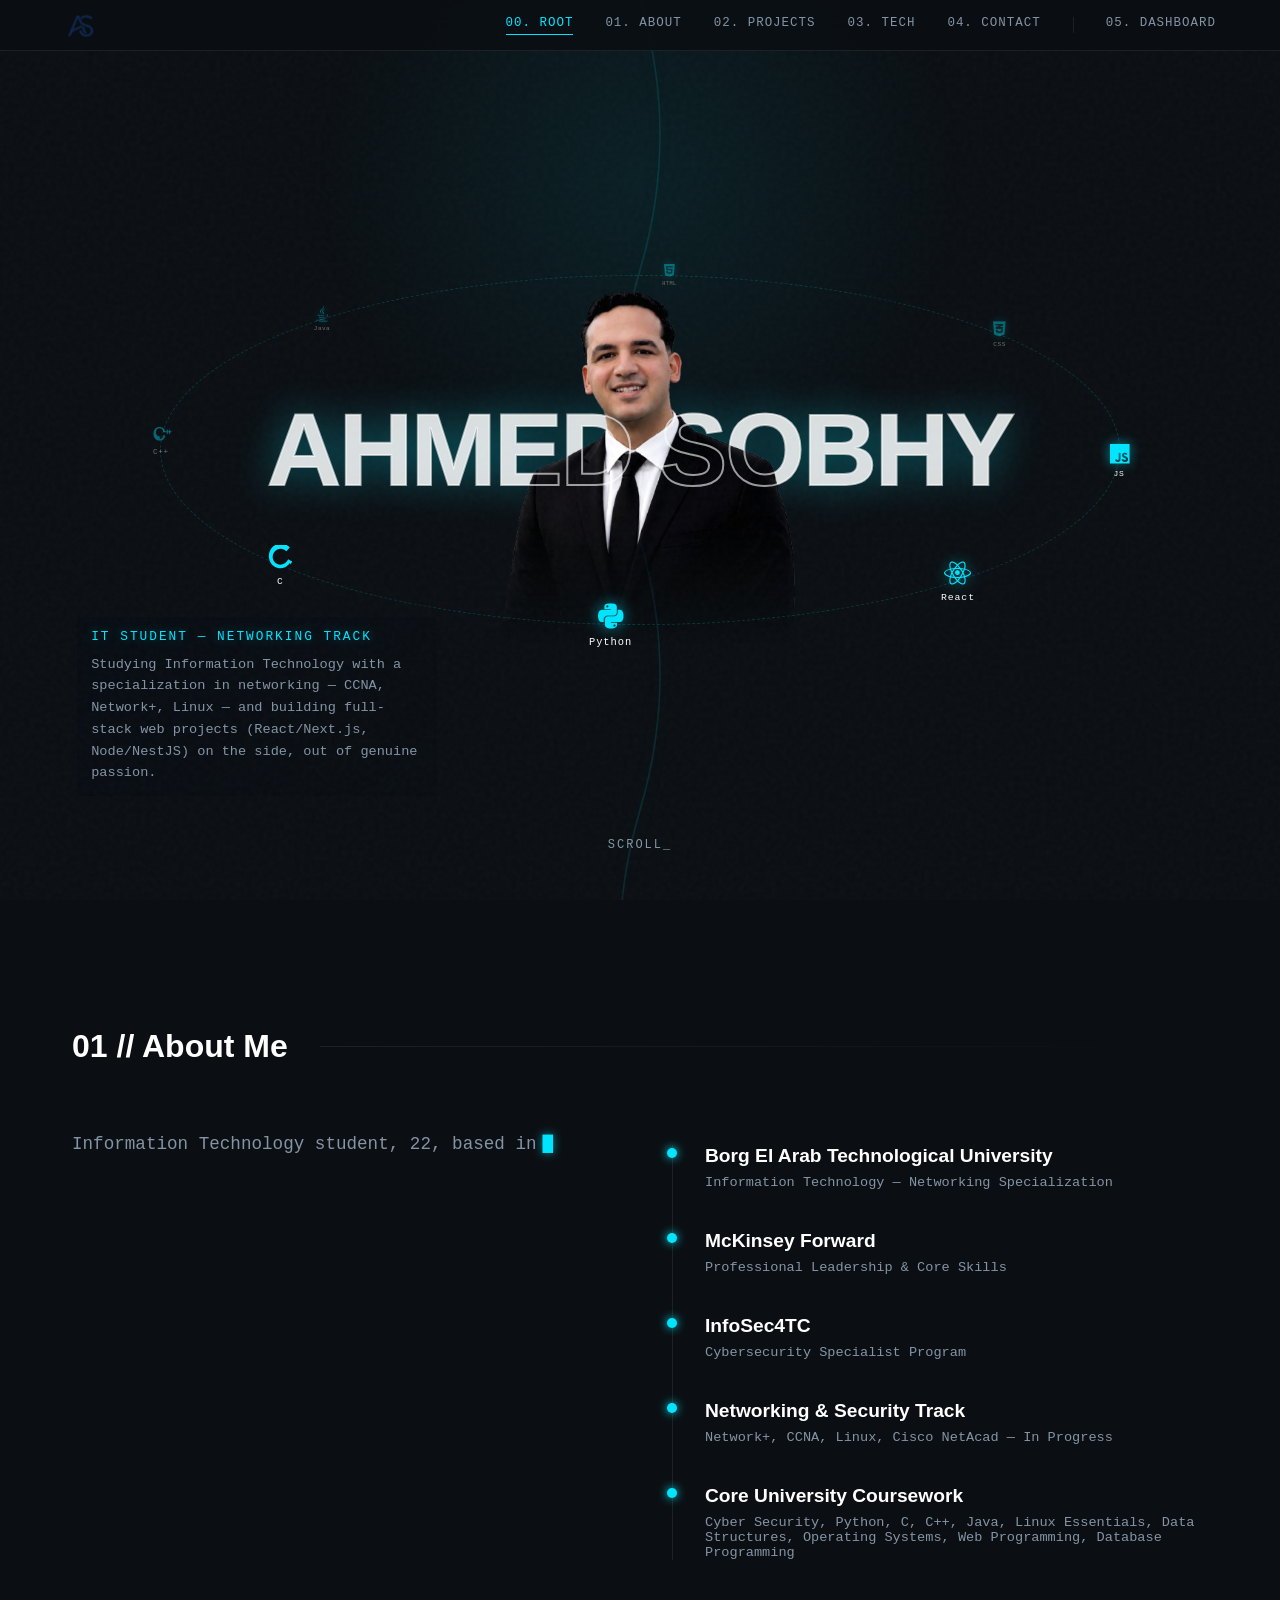
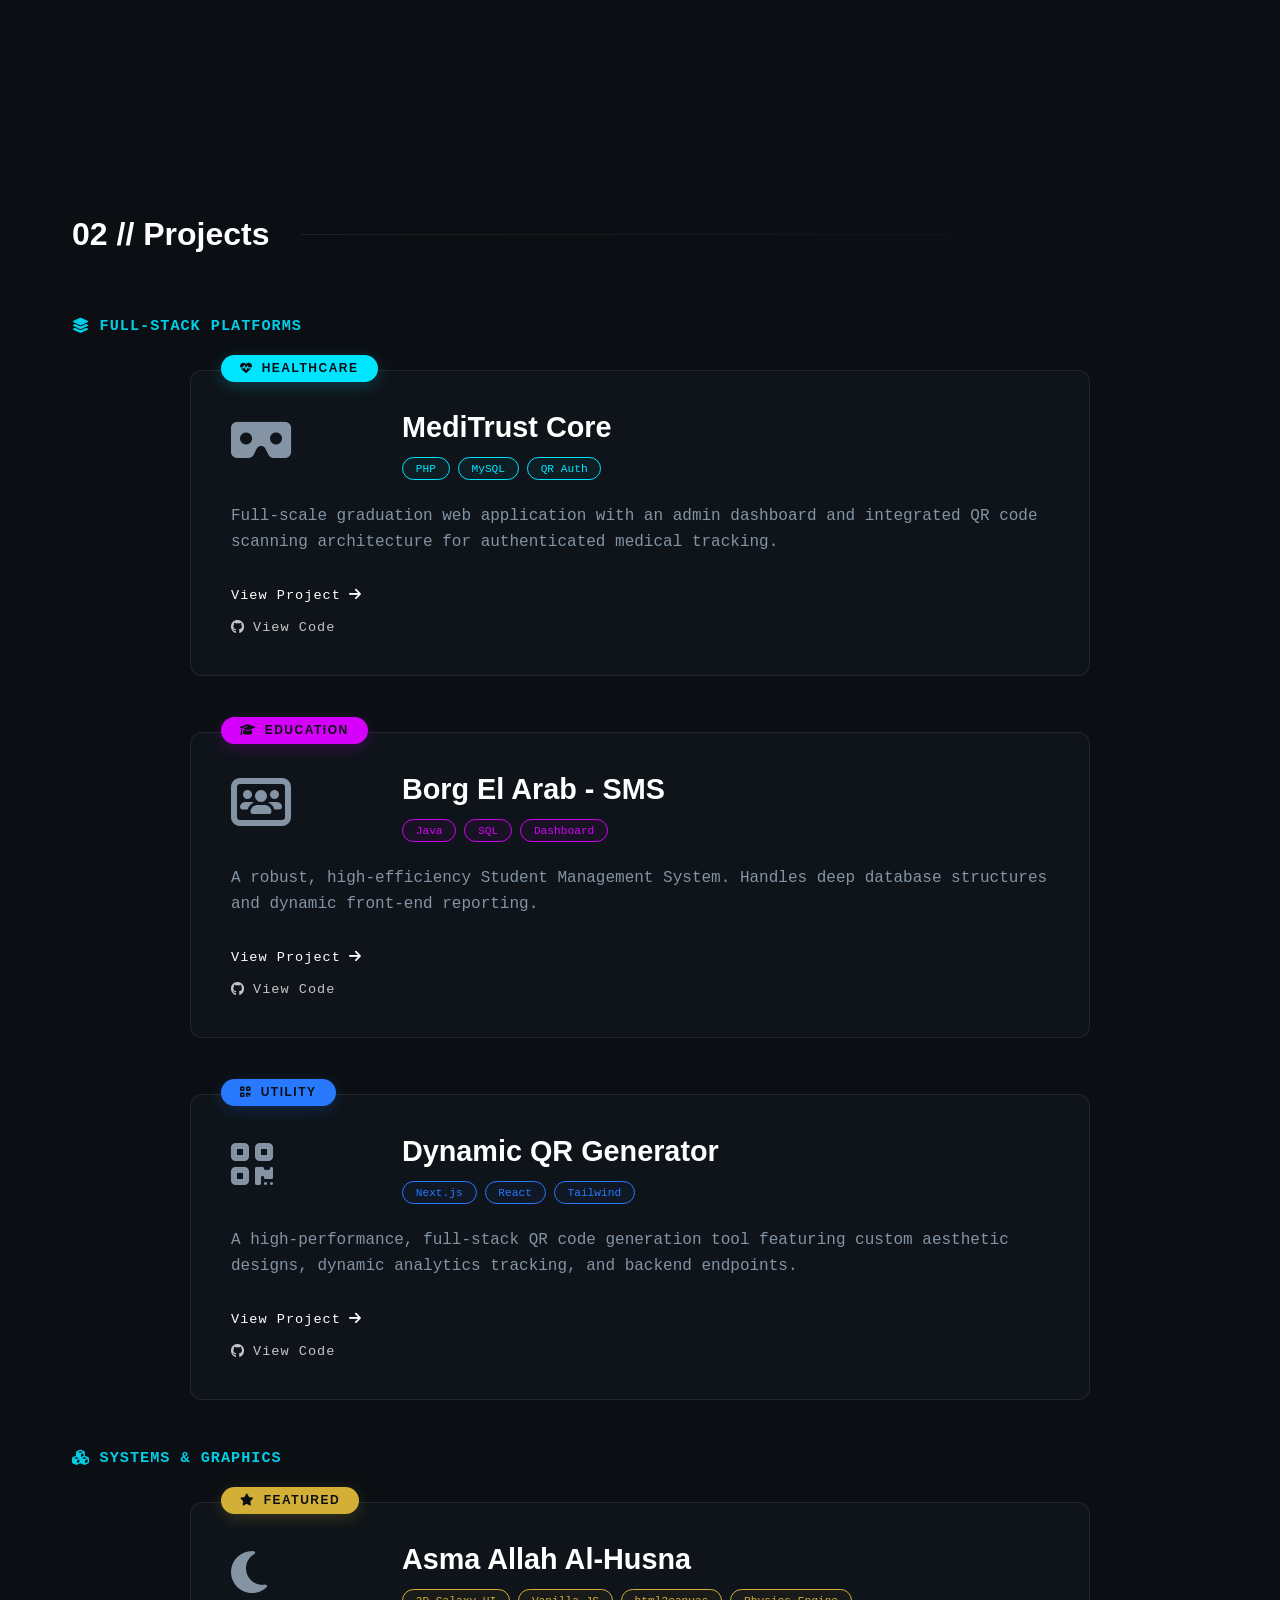
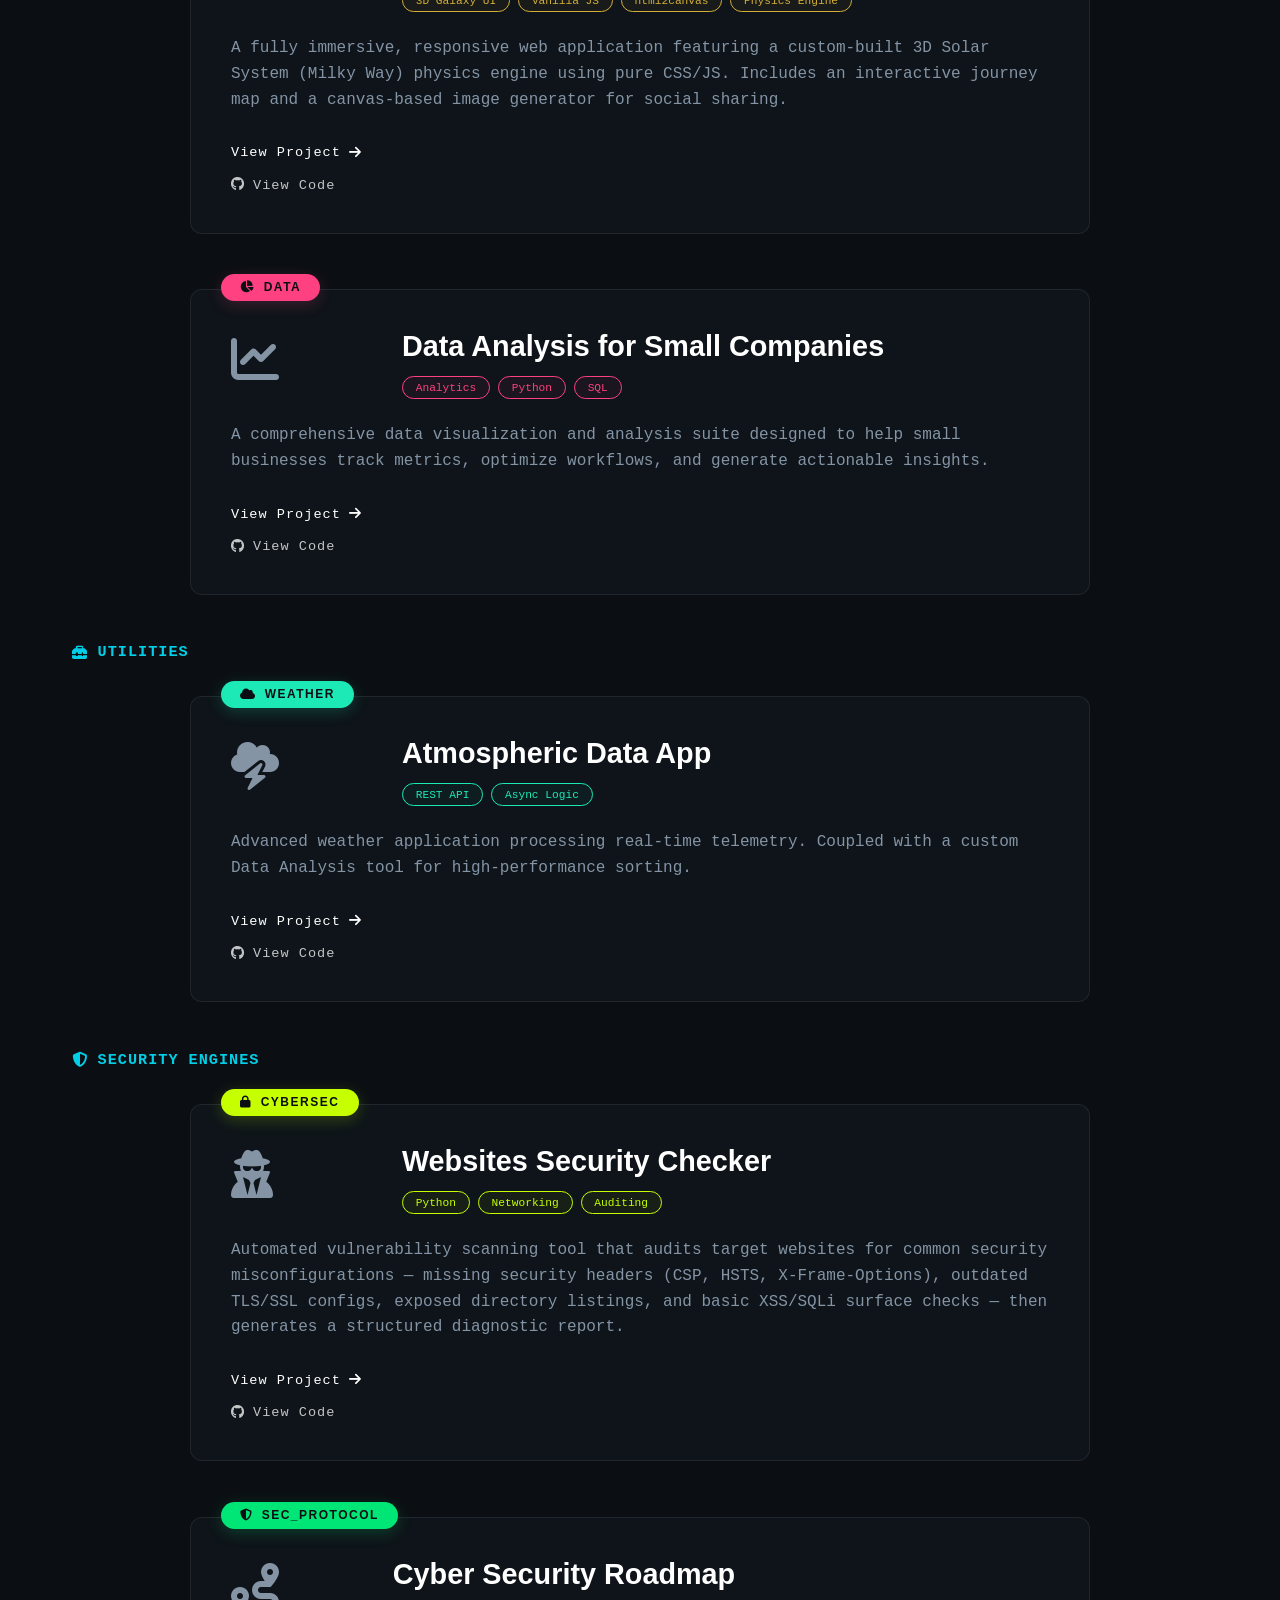
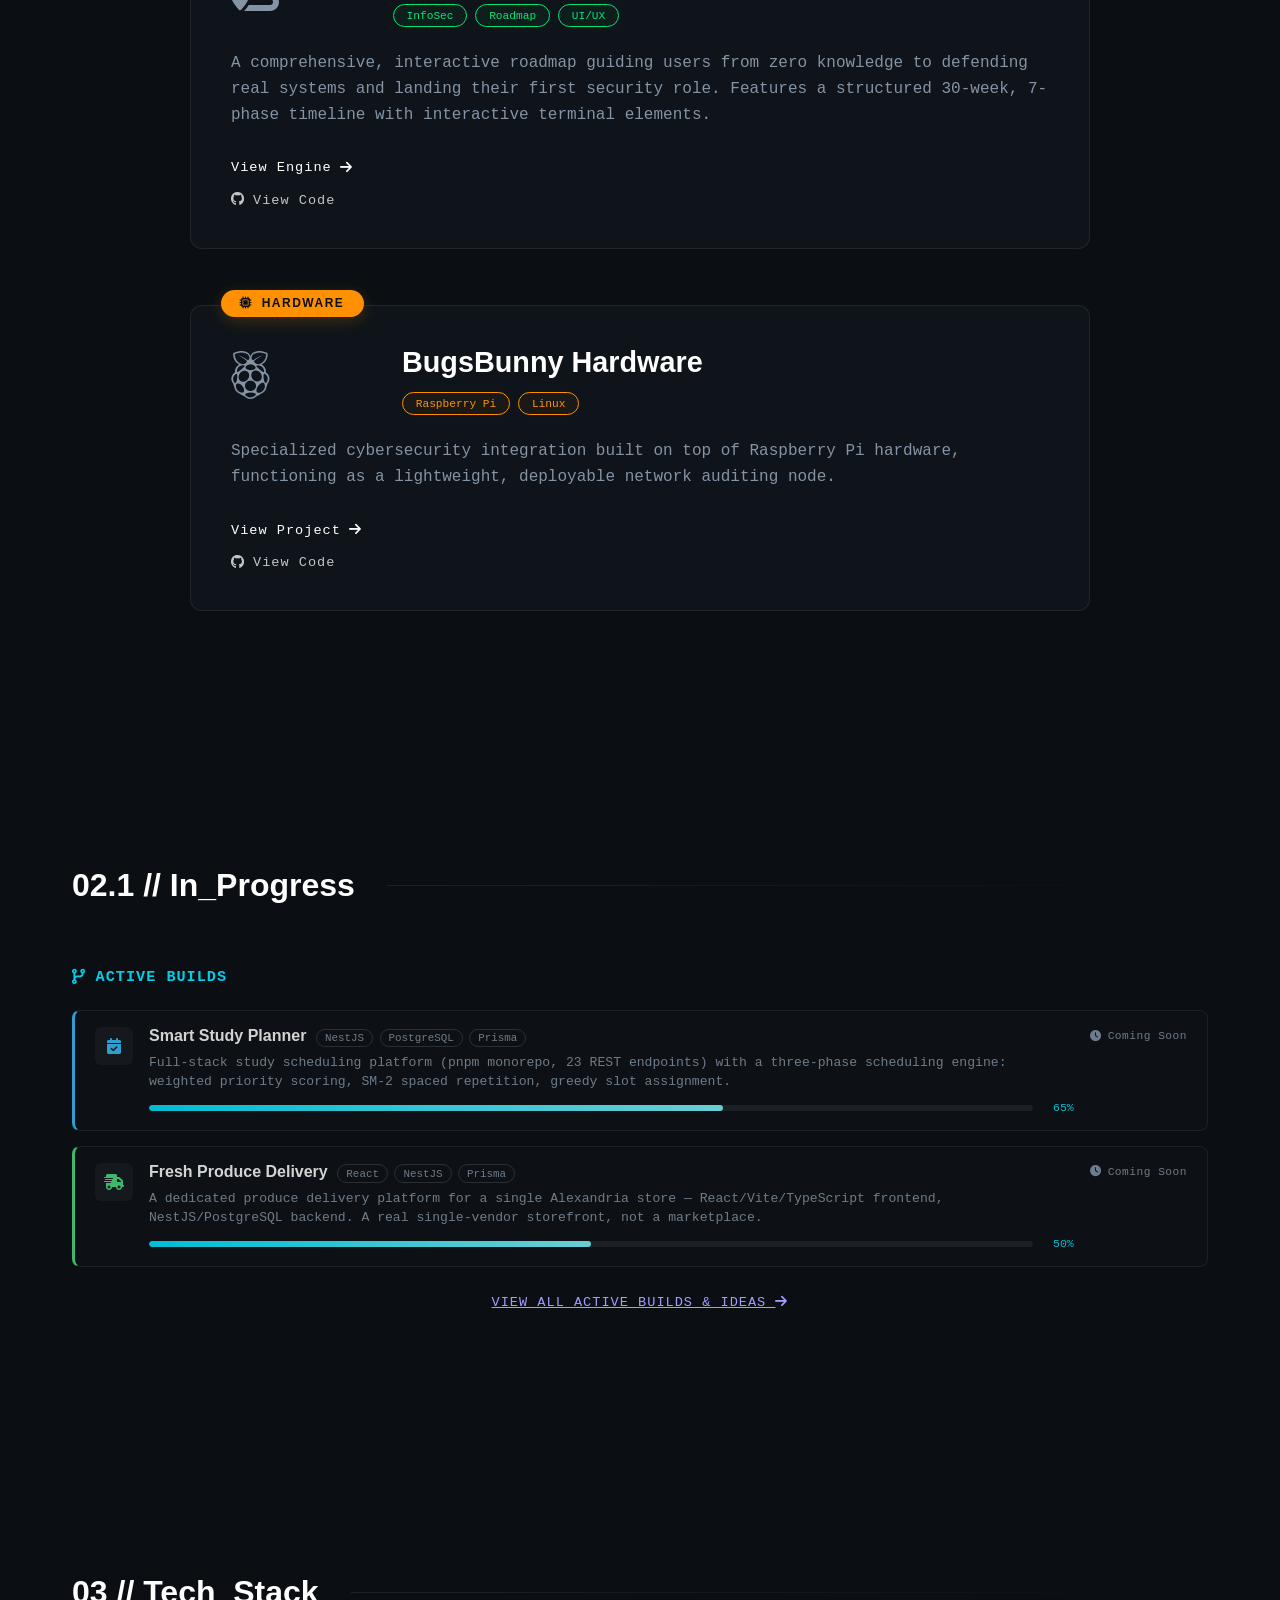
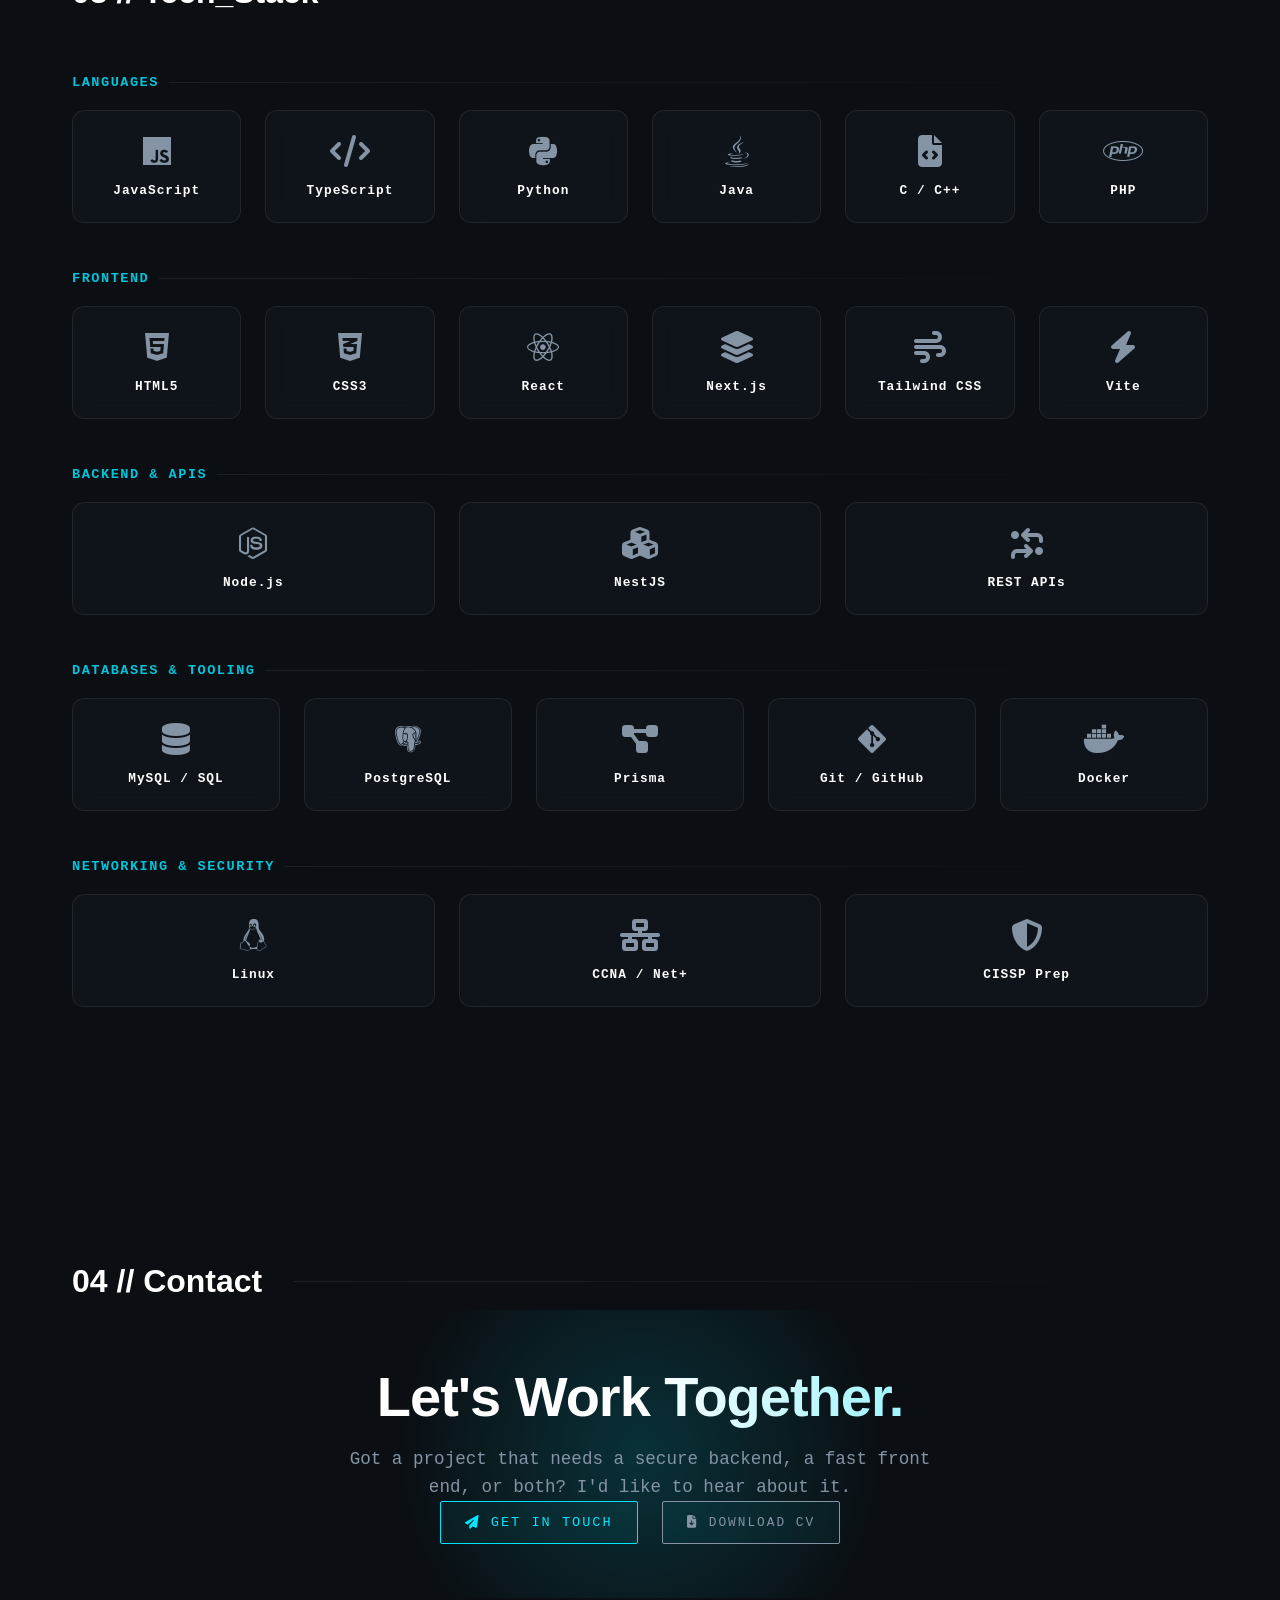
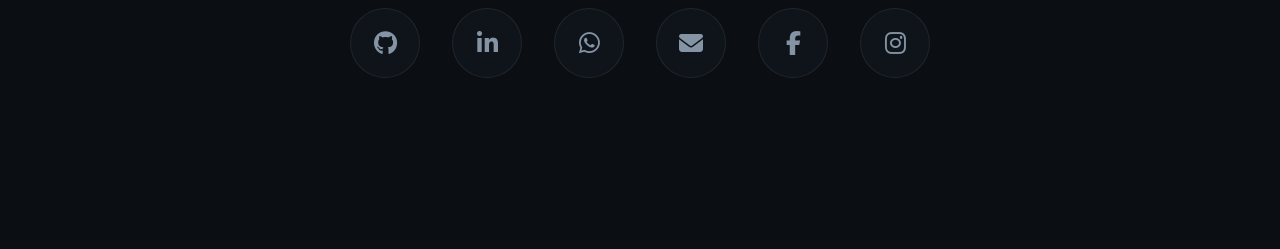
==== commit 8d6da82b: "Update mobile hero layout and desktop navbar" ====
--- a/index.html
+++ b/index.html
@@ -4,6 +4,7 @@
 <head>
     <meta charset="UTF-8">
     <meta name="viewport" content="width=device-width, initial-scale=1.0">
+    <meta name="color-scheme" content="dark">
     <title>Ahmed Sobhy | IT & Networking Student</title>
 
     <meta name="description" content="Ahmed Sobhy — Information Technology student in Egypt specializing in networking (CCNA, Network+, Linux), with a strong passion for full-stack web development (React/Next.js, Node/NestJS).">
--- a/css/style.css
+++ b/css/style.css
@@ -7,6 +7,7 @@
 }
 
 :root {
+  color-scheme: dark;
   --bg-main: #0b0f13;
   --bg-surface: rgba(18, 24, 31, 0.6);
   --border-glass: rgba(255, 255, 255, 0.08);
@@ -99,7 +100,8 @@
   display: flex;
   justify-content: space-between;
   align-items: center;
-  padding: 1rem 5%;
+  /* قللنا الـ padding هنا عشان الشريط يرفع */
+  padding: 0.7rem 5%;
   transition: padding 0.35s cubic-bezier(0.16, 1, 0.3, 1), background 0.35s ease;
 }
 
@@ -107,16 +109,15 @@
    contact.js toggle this) — the bar sits closer to the edge and reads as a
    slimmer utility strip instead of the full-size landing header. */
 .cyber-nav.scrolled {
-  padding: 0.6rem 5%;
+  padding: 0.5rem 5%;
   background: rgba(11, 15, 19, 0.95);
 }
-
 .nav-logo {
-  height: 35px;
+  height: 28px; /* صغرنا اللوجو عشان يتناسب مع الشريط الرفيع */
   transition: height 0.35s cubic-bezier(0.16, 1, 0.3, 1);
 }
 .cyber-nav.scrolled .nav-logo {
-  height: 26px;
+  height: 24px;
 }
 
 /* Thin scroll-position indicator along the bottom edge of the nav. Its
@@ -140,7 +141,7 @@
   color: var(--text-muted);
   text-decoration: none;
   margin-left: 2rem;
-  font-size: 0.85rem;
+  font-size: 0.78rem; /* صغرنا خط اللينكات سِنة عشان الشياكة */
   letter-spacing: 1px;
   padding-bottom: 4px;
   border-bottom: 1px solid transparent;
@@ -202,13 +203,12 @@
     transform: translateY(0) scale(1);
   }
 }
-/* Skip the WebGL globe on small screens — mobile devices pay the real cost of a
-   Three.js scene + 400-particle field for a background effect that's barely visible
-   behind the hero text anyway. main.js also skips creating the renderer at this
-   breakpoint, so this isn't just visually hidden, it's never initialized on mobile. */
+/* الكرة اتفعلت تاني على الموبايل — main.js بيستخدم نسخة أخف بكتير منها
+   (segments أقل، بدون antialias، pixel ratio مقصوص، جسيمات أقل) بدل ما
+   يشيلها خالص. هنا بس بنتأكد إنها ماتاخدش مساحة زيادة عن اللازم. */
 @media (max-width: 768px) {
   #canvas-container {
-    display: none;
+    opacity: 0.85;
   }
 }
 
@@ -216,7 +216,8 @@
 .hero-name-fg {
   position: absolute;
   font-family: var(--font-display);
-  font-size: clamp(4rem, 10vw, 10rem);
+  /* نزلنا النسبة لـ 8vw والحد الأقصى لـ 10rem */
+  font-size: clamp(3.5rem, 8vw, 10rem); 
   white-space: nowrap;
   pointer-events: none;
   user-select: none;
@@ -293,7 +294,8 @@
   cursor: pointer;
   position: relative;
   z-index: 3;
-  width: clamp(290px, 30vw, 480px);
+  /* تم تصغير القيم هنا لتصغير الصورة على اللاب توب */
+  width: clamp(250px, 25vw, 400px); 
   border: none;
   background: transparent;
   box-shadow: none;
@@ -311,7 +313,6 @@
   animation: heroImageReveal 1.1s cubic-bezier(0.16, 1, 0.3, 1) both;
   animation-delay: 0.25s;
 }
-
 /* Entrance animation for the profile photo — drops in from above, landing on
    the globe just after it has risen into place, and just ahead of the name. */
 @keyframes heroImageReveal {
@@ -469,7 +470,8 @@
 @media (min-width: 769px) and (max-height: 820px) {
   .hero-name-bg,
   .hero-name-fg {
-    font-size: clamp(3rem, 7vw, 6.5rem);
+    /* 🌟 كبرنا الخط هنا كمان للشاشات العريضة بس ارتفاعها قصير */
+    font-size: clamp(5rem, 11vw, 14rem);
   }
 
   .hero-intro {
@@ -2160,3 +2162,195 @@
     font-size: 0.8rem;
 }
 
+
+/* ============================================================
+   MOBILE HERO REBUILD  —  (mobile only, ≤768px)
+   يتجاهله الديسكتوب تماماً. آخر بلوك في الملف عشان يغلب
+   أي قواعد موبايل قديمة فوق.
+   ============================================================ */
+
+/* المتغير ده كان مستخدم في transition بتاع منيو الموبايل من غير
+   ما يتعرّف، فالـ transition كله كان بيتلغي والمنيو بيفتح فجأة. */
+:root {
+  --ease-out-expo: cubic-bezier(0.16, 1, 0.3, 1);
+}
+
+@media (max-width: 768px) {
+  /* --- الحاوية --- */
+  html, body {
+    overflow-x: hidden !important; /* بيمنع السكرول العرضي والمسافة اللي على اليمين */
+    width: 100%;
+    max-width: 100vw;
+  }
+
+  /* --- الحاوية --- */
+  .hero-section {
+    width: 100%;
+    /* استخدام svh بيظبط الارتفاع مع شريط المتصفح في الموبايل عشان يمنع الفراغ اللي تحت */
+    height: 100svh !important; 
+    min-height: -webkit-fill-available; /* حيلة إضافية لسفاري في الايفون */
+    overflow: hidden; /* بيقص أي حاجة تطلع برة السيكشن (زي الكرة لو كبرت) */
+    position: relative; /* مهم عشان العناصر اللي جواه (زي الصورة والاسم) تفضل متمركزه فيه */
+  }
+
+  /* الحلقتين دول كانوا بديل الكرة الـ WebGL لما كانت متشالة من الموبايل.
+     دلوقتي الكرة الحقيقية رجعت (بنسخة خفيفة في main.js)، فمبقاش محتاجين
+     الفولباك ده — سايبينه في التعليق لو حبيت ترجعه وقت الحاجة. */
+
+/* --- الاسم --- */
+  .hero-name-bg,
+  .hero-name-fg {
+    display: flex !important;
+    flex-direction: column !important;
+    justify-content: center !important;
+    align-items: center !important;
+    white-space: nowrap !important;
+    font-size: 16vw !important;
+    line-height: 1 !important;
+    letter-spacing: -1px !important;
+    width: 100% !important;
+    text-align: center !important;
+    left: 50% !important;
+    transform: translate(-50%, -50%) !important;
+    gap: 22vh !important; 
+  }
+  .name-word {
+    display: inline-block !important;
+  }
+  .hero-name-fg {
+    -webkit-text-stroke-width: 1.2px;
+  }
+
+  /* --- الصورة ---
+     أكبر شوية عن النسخة القديمة، وقاعدة بالظبط في المنتصف بين السطرين.
+     الـ gap فوق اتزود معاها بنفس النسبة عشان AHMED وSOBHY يفضلوا واخدين
+     مسافة كافية من فوق ومن تحت الصورة ومايحصلش تداخل. */
+  /* --- الصورة --- */
+  .hero-image-wrapper {
+    width: 65vw !important; /* كبرنا العرض النسبي */
+    min-width: 240px !important; /* كبرنا الحد الأدنى */
+    max-width: 320px !important; /* كبرنا الحد الأقصى */
+    transform: translateY(0) !important;
+    /* مسحنا الـ z-index عشان حركة pop-out تشتغل */
+  }
+  /* اللمسة/الهوفر مش لها معنى على التاتش، وبتخلي الصورة تكبر وتخرج */
+  .hero-image-wrapper:hover .hero-img,
+  .hero-image-wrapper.pop-out .hero-img {
+    transform: none;
+  }
+
+  /* --- أيقونات المدار --- */
+  /* نصف قطر الدوران بيتحسب في main.js — هنا بنظبط الحجم بس */
+  .orbit-icon {
+    font-size: 1.15rem;
+  }
+  .orbit-icon span {
+    font-size: 0.5rem;
+    margin-top: 3px;
+  }
+  .orbit-ring {
+    display: none; /* الحلقة المرسومة فوق بتغني عنها */
+  }
+
+  /* --- النص التعريفي: كان display:none خالص على الموبايل --- */
+  .hero-intro {
+    display: block;
+    position: absolute;
+    left: 50%;
+    right: auto;
+    bottom: 4.5rem;
+    transform: translateX(-50%);
+    width: calc(100% - 2rem);
+    max-width: 420px;
+    text-align: center;
+    padding: 0.8rem 1rem;
+    z-index: 6;
+  }
+  .hero-intro-role {
+    font-size: 0.68rem;
+    letter-spacing: 1.5px;
+    margin-bottom: 0.45rem;
+  }
+  .hero-intro p {
+    font-size: 0.75rem;
+    line-height: 1.55;
+  }
+  /* الأنيميشن الأصلي بيحرك translateY وده بيلغي الـ translateX بتاع
+     التوسيط، فبنعمل نسخة خاصة بالموبايل */
+  .hero-intro {
+    animation: heroIntroRevealMobile 1s cubic-bezier(0.16, 1, 0.3, 1) both;
+    animation-delay: 0.95s;
+  }
+  @keyframes heroIntroRevealMobile {
+    from {
+      opacity: 0;
+      transform: translateX(-50%) translateY(20px);
+    }
+    to {
+      opacity: 1;
+      transform: translateX(-50%) translateY(0);
+    }
+  }
+
+  /* --- مؤشر السكرول --- */
+  .scroll-indicator {
+    bottom: 1.4rem;
+    font-size: 0.65rem;
+  }
+
+  /* --- تفاصيل خلفية --- */
+  .cyber-wave-container {
+    opacity: 0.06; /* الخط المتعرج كان واخد نظر أكتر من اللازم */
+    width: 60px;
+  }
+  .ambient-glow {
+    width: 90vw;
+    height: 45vh;
+    top: 32%;
+  }
+
+  /* --- النافبار --- */
+  .cyber-nav {
+    padding: 0.85rem 1.1rem;
+  }
+  .nav-logo {
+    height: 30px;
+  }
+}
+
+/* شاشات صغيرة جداً (≤380px) — تصغير إضافي بسيط */
+@media (max-width: 380px) {
+  .hero-name-bg,
+  .hero-name-fg {
+    font-size: 13vw !important;
+  }
+  .hero-image-wrapper {
+    max-width: 205px !important;
+  }
+  .hero-intro p {
+    font-size: 0.7rem;
+  }
+}
+
+/* موبايل بالعرض (landscape) — الارتفاع بيبقى صغير جداً فالتخطيط
+   بيتزنق؛ بنصغّر كل حاجة ونخفي النص التعريفي */
+@media (max-width: 900px) and (orientation: landscape) and (max-height: 500px) {
+  .hero-section {
+    min-height: 420px;
+  }
+  .hero-image-wrapper {
+    max-width: 150px !important;
+    transform: translateY(-2vh) !important;
+  }
+  .hero-name-bg,
+  .hero-name-fg {
+    font-size: 8vw !important;
+  }
+  .hero-intro {
+    display: none;
+  }
+  .hero-section::before,
+  .hero-section::after {
+    display: none;
+  }
+}
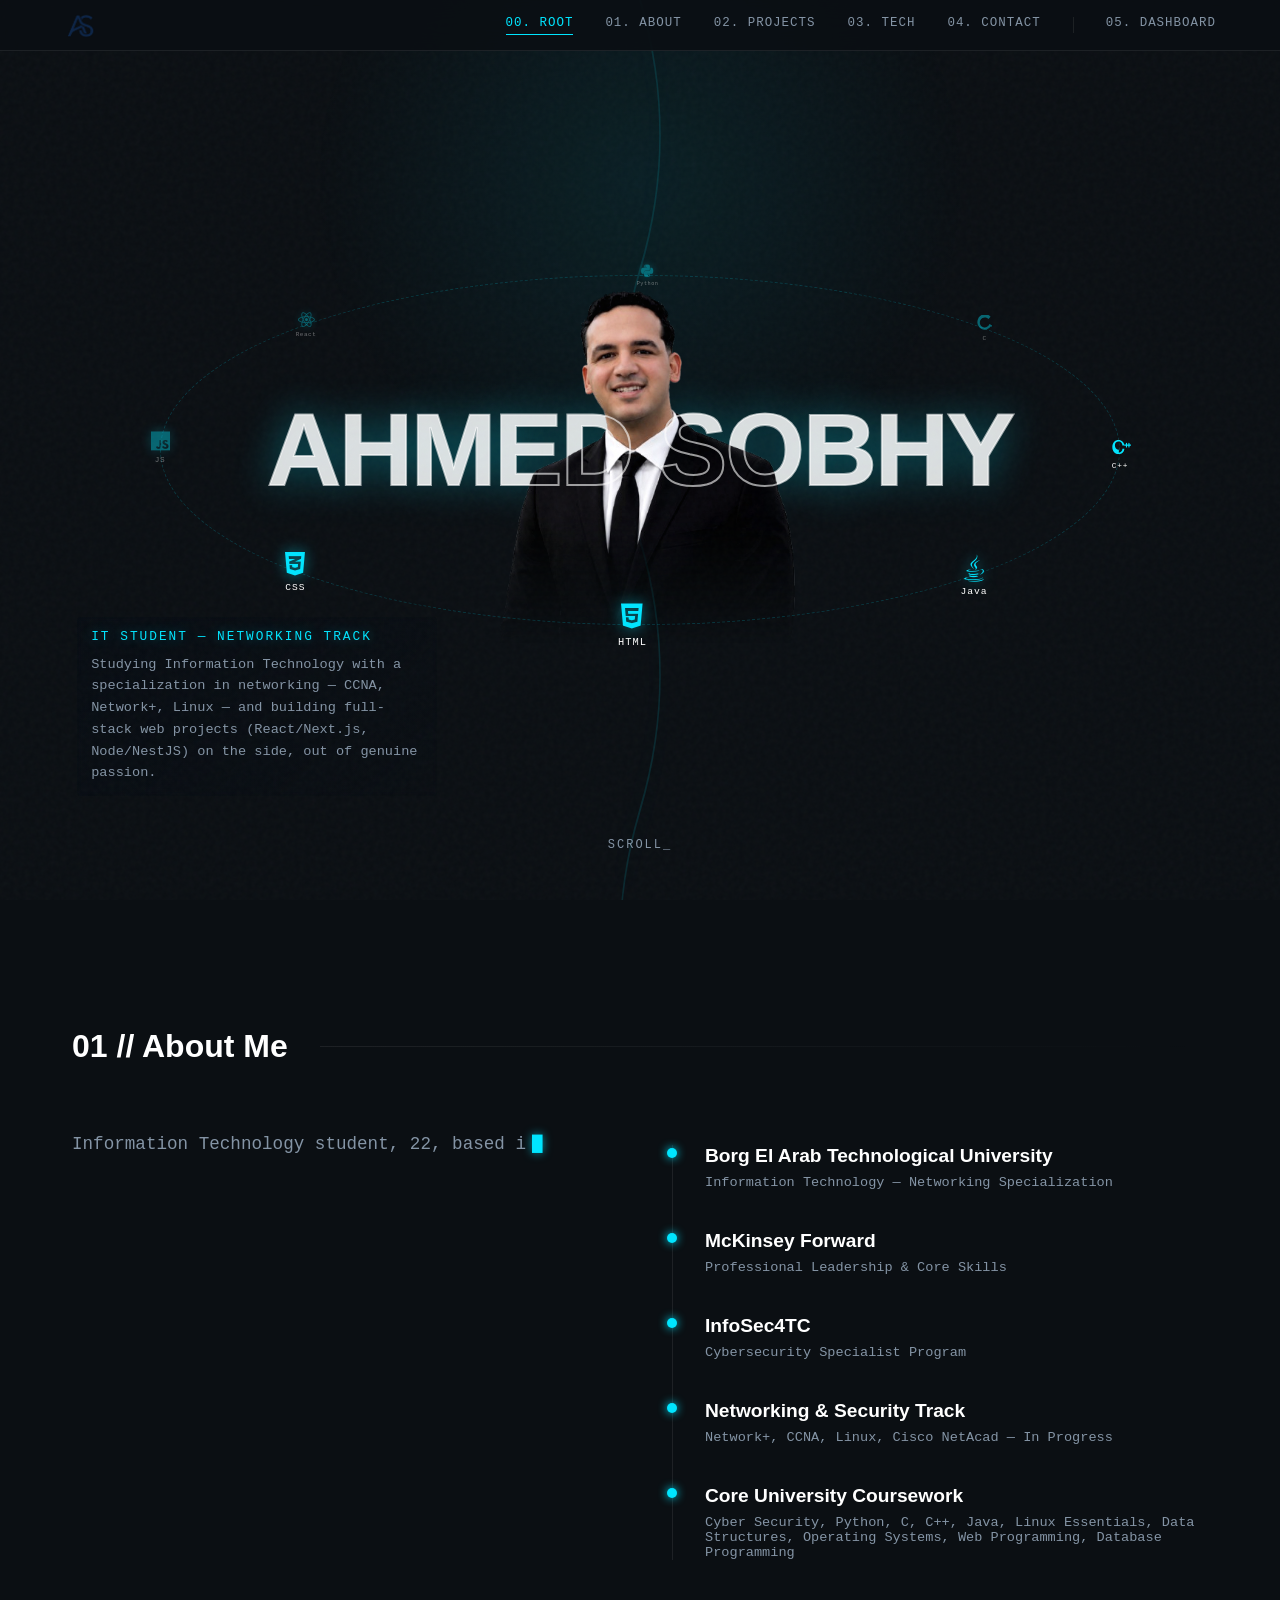
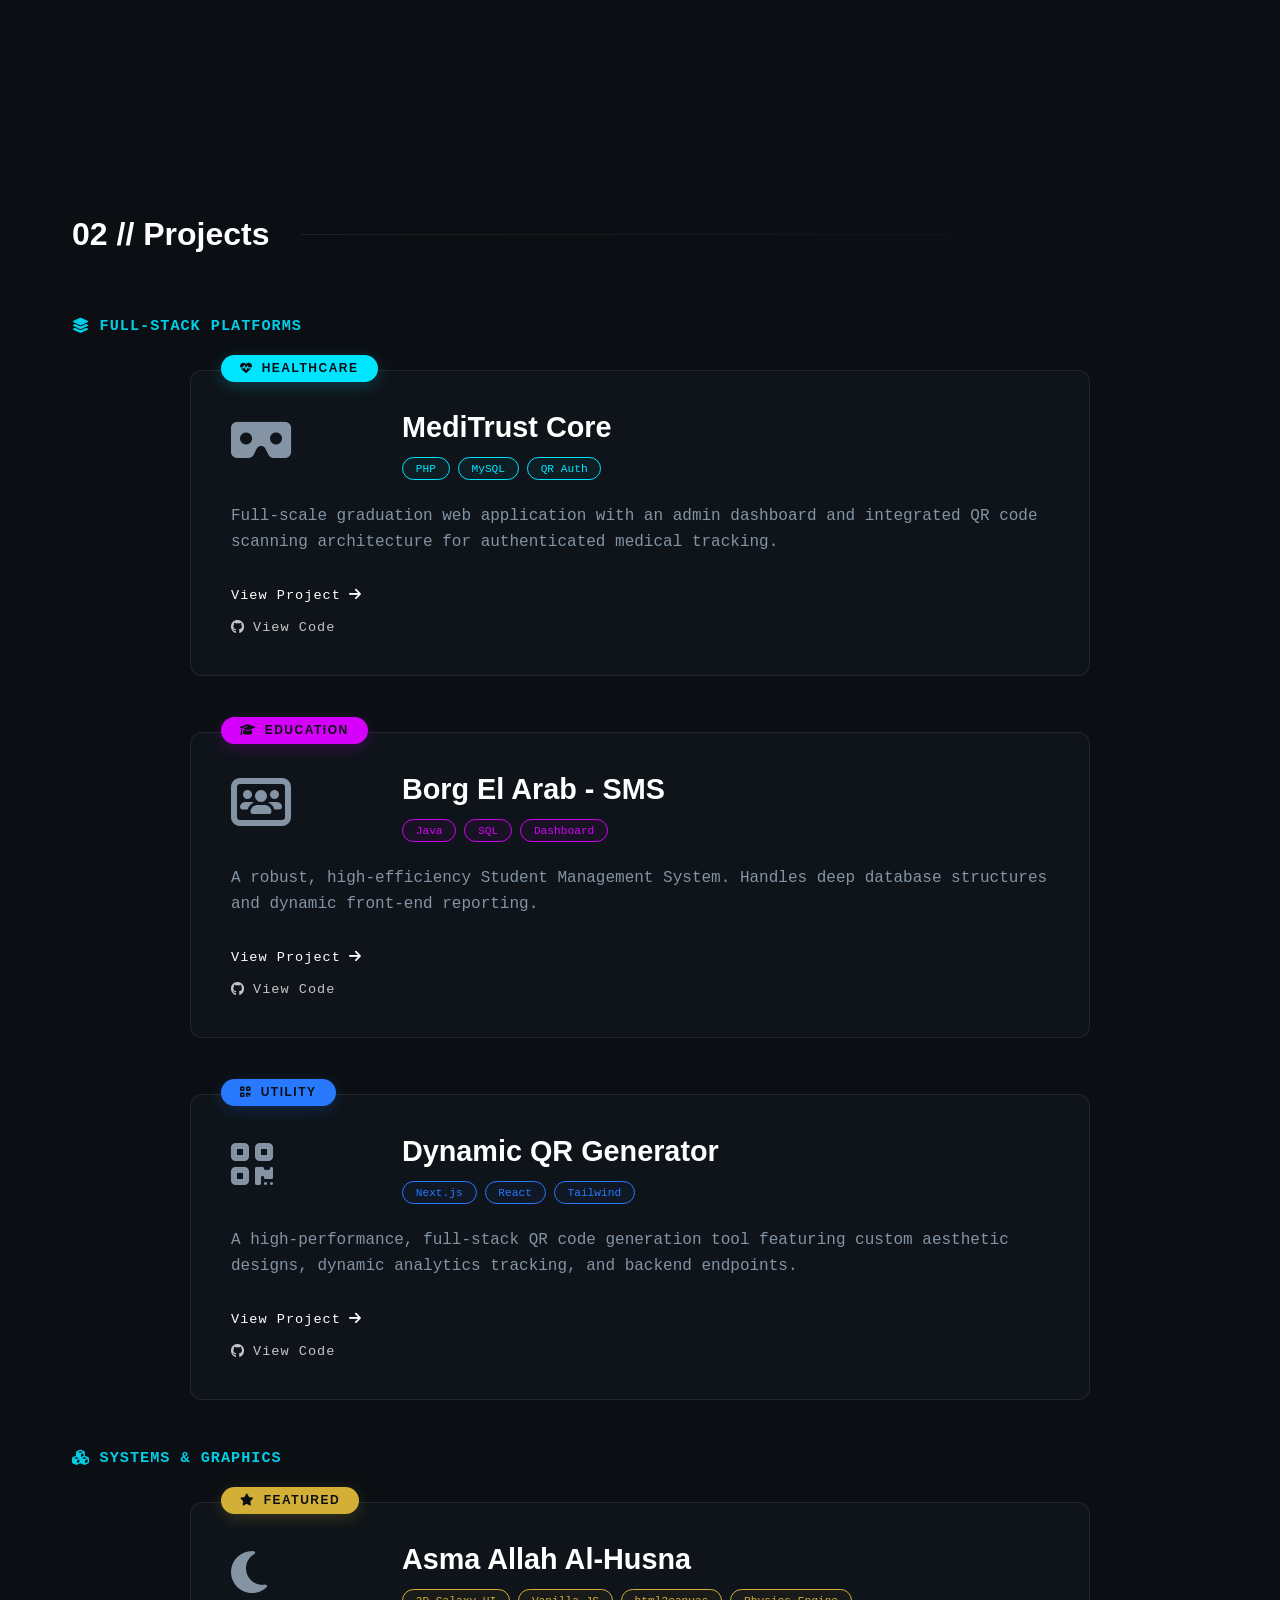
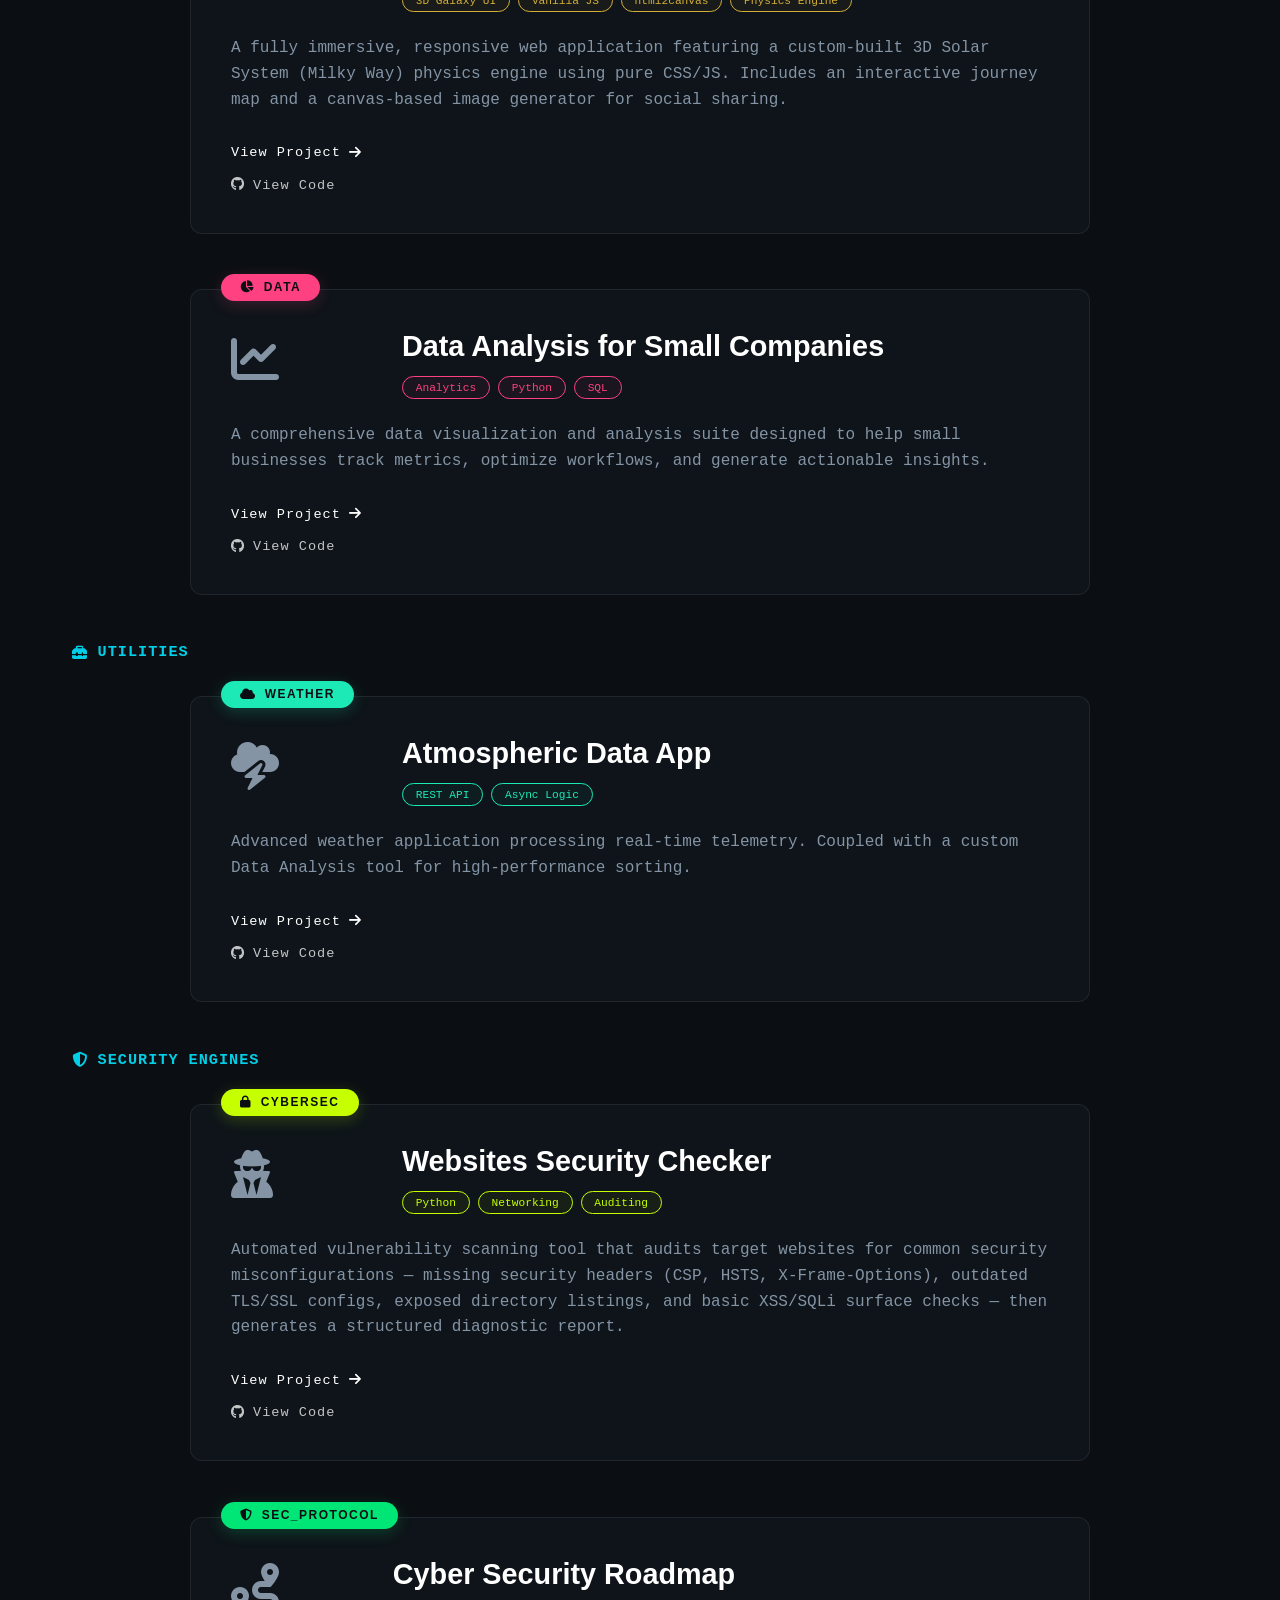
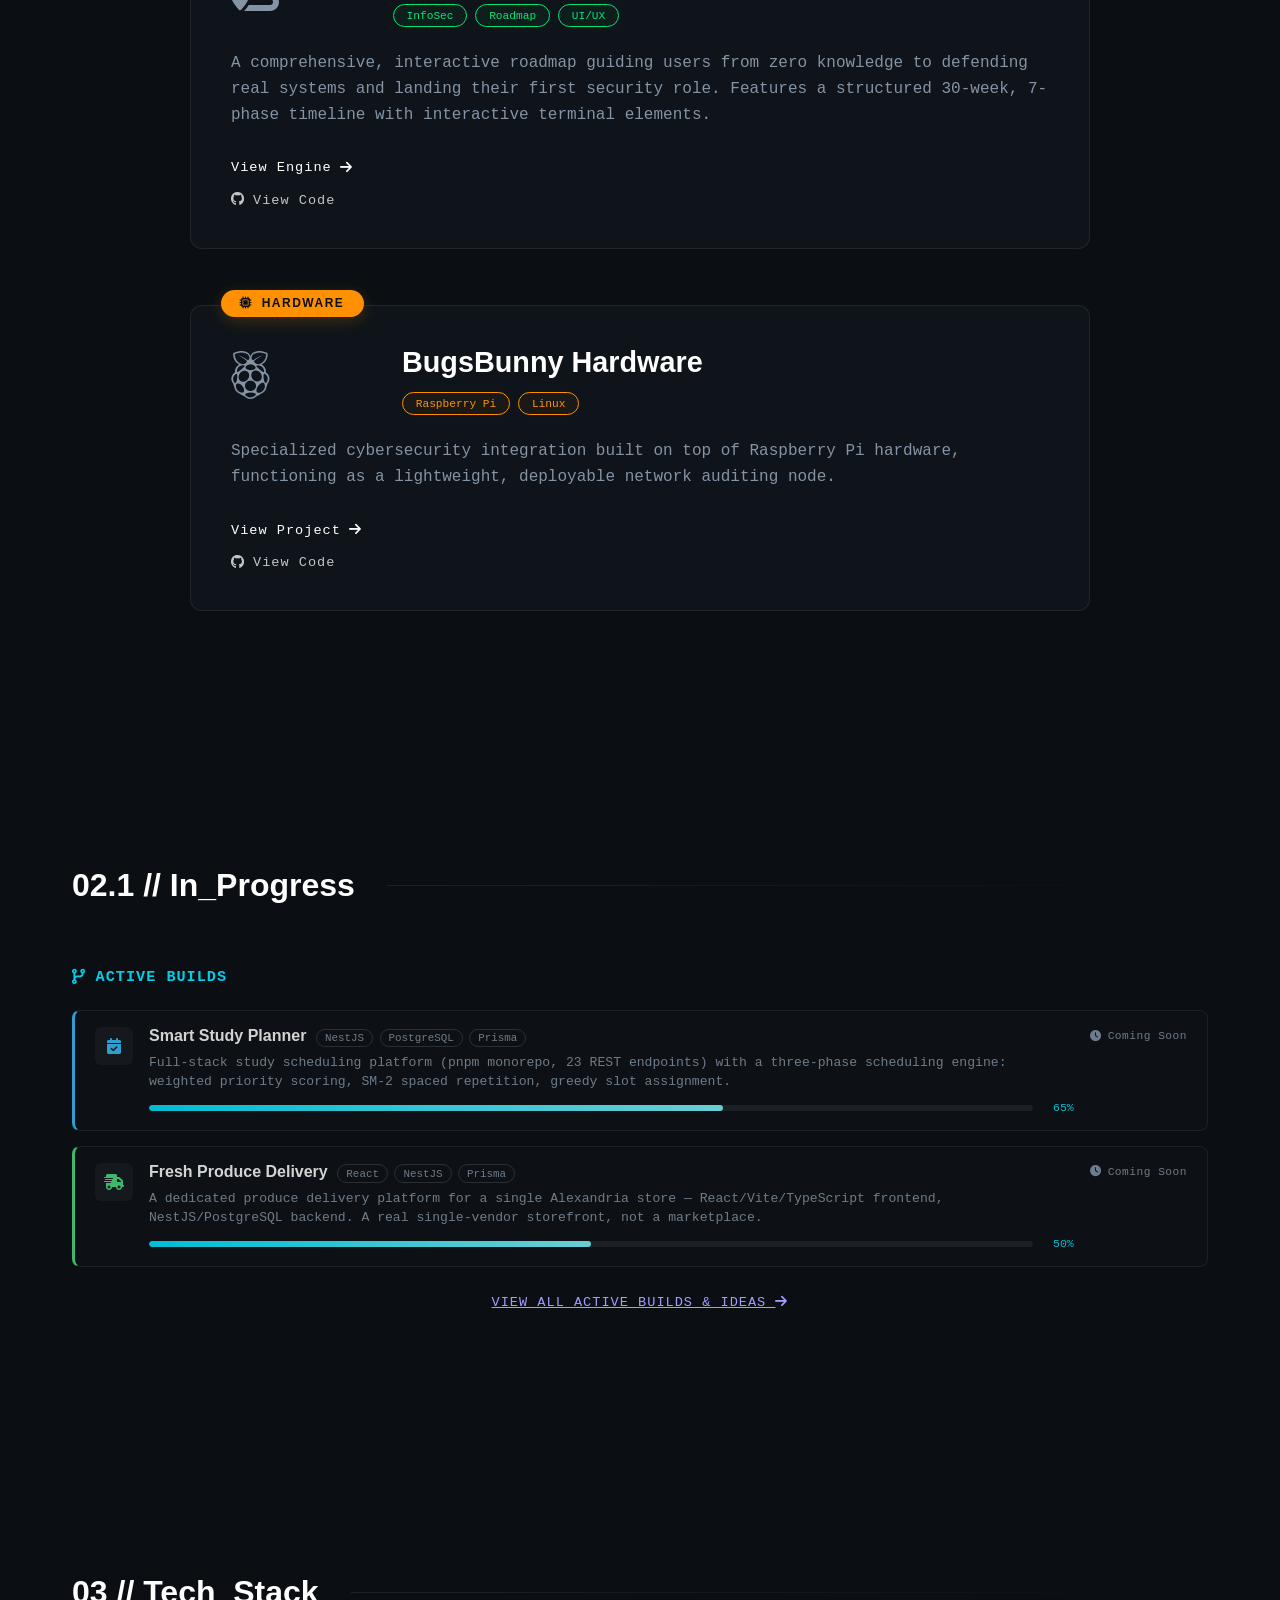
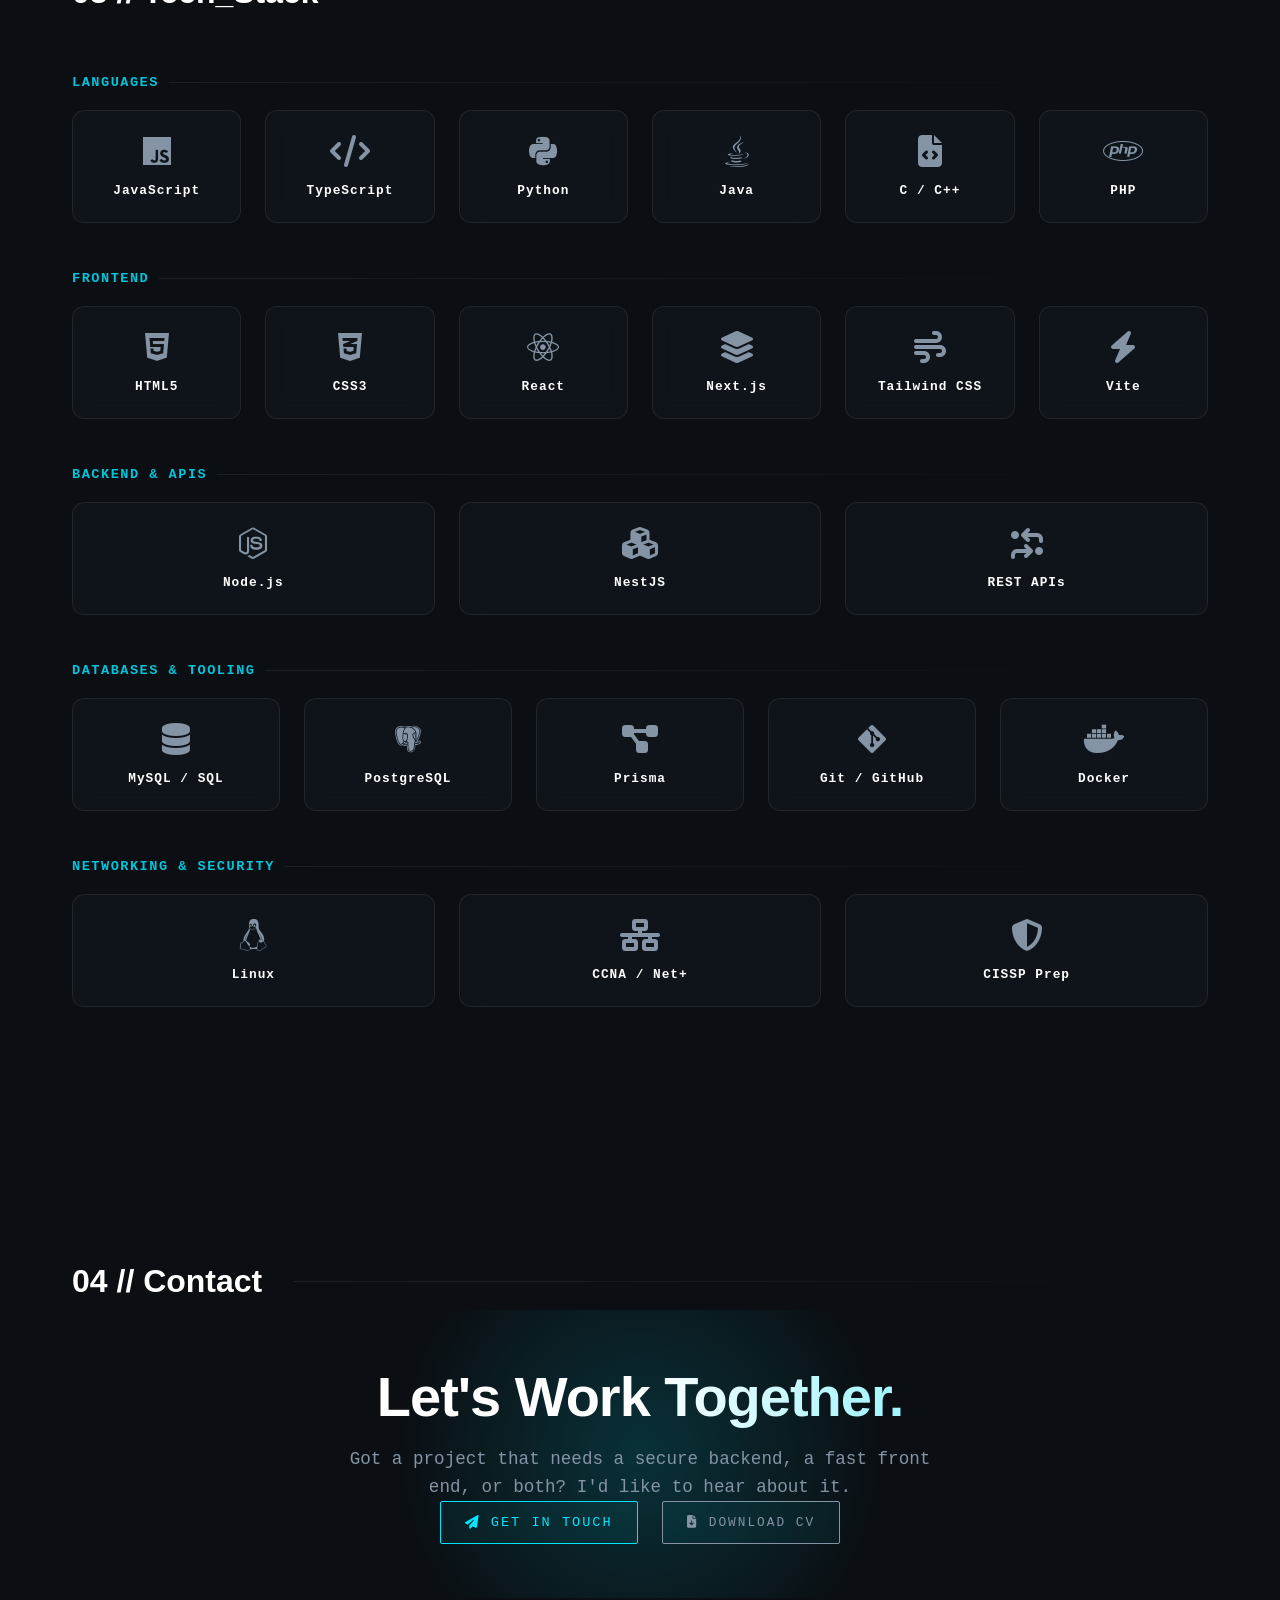
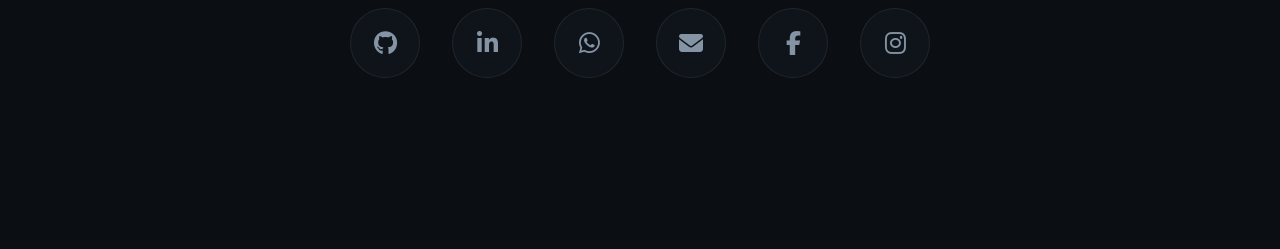
==== commit 68f83ac9: "Add files via upload" ====
--- a/index.html
+++ b/index.html
@@ -5,21 +5,21 @@
     <meta charset="UTF-8">
     <meta name="viewport" content="width=device-width, initial-scale=1.0">
     <meta name="color-scheme" content="dark">
-    <title>Ahmed Sobhy | IT & Networking Student</title>
-
-    <meta name="description" content="Ahmed Sobhy — Information Technology student in Egypt specializing in networking (CCNA, Network+, Linux), with a strong passion for full-stack web development (React/Next.js, Node/NestJS).">
-    <meta property="og:title" content="Ahmed Sobhy | IT & Networking Student">
-    <meta property="og:description" content="Information Technology student in Egypt specializing in networking (CCNA, Network+, Linux), with a strong passion for full-stack web development (React/Next.js, Node/NestJS).">
-    <meta property="og:image" content="https://ahmedsobhy28.github.io/portfolio/profile.png">
-    <meta property="og:url" content="https://ahmedsobhy28.github.io/portfolio/">
+    <title>Ahmed Sobhy | Web Developer &amp; IT Student</title>
+
+    <meta name="description" content="Ahmed Sobhy — Software engineer and full-stack web developer specializing in secure, modern web applications (React/Next.js, Node/NestJS) with a networking and security background (CCNA, Network+, Linux).">
+    <meta property="og:title" content="Ahmed Sobhy | Web Developer &amp; IT Student">
+    <meta property="og:description" content="Software engineer and full-stack web developer specializing in secure, modern web applications (React/Next.js, Node/NestJS) with a networking and security background.">
+    <meta property="og:image" content="https://ahmedsobhy.vercel.app/profile.png">
+    <meta property="og:url" content="https://ahmedsobhy.vercel.app/">
     <meta property="og:type" content="website">
     <meta name="twitter:card" content="summary_large_image">
-    <meta name="twitter:title" content="Ahmed Sobhy | IT & Networking Student">
-    <meta name="twitter:description" content="Information Technology student in Egypt specializing in networking (CCNA, Network+, Linux), with a strong passion for full-stack web development (React/Next.js, Node/NestJS).">
-    <meta name="twitter:image" content="https://ahmedsobhy28.github.io/portfolio/profile.png">
+    <meta name="twitter:title" content="Ahmed Sobhy | Web Developer &amp; IT Student">
+    <meta name="twitter:description" content="Software engineer and full-stack web developer specializing in secure, modern web applications (React/Next.js, Node/NestJS) with a networking and security background.">
+    <meta name="twitter:image" content="https://ahmedsobhy.vercel.app/profile.png">
 
     <link rel="icon" href="logo.png" type="image/png">
-    <link rel="canonical" href="https://ahmedsobhy28.github.io/portfolio/">
+    <link rel="canonical" href="https://ahmedsobhy.vercel.app/">
 
     <!-- Baseline CSP as a meta tag — GitHub Pages doesn't let us set real HTTP response headers,
          so this is the closest equivalent available on static hosting. Restricts scripts/styles
